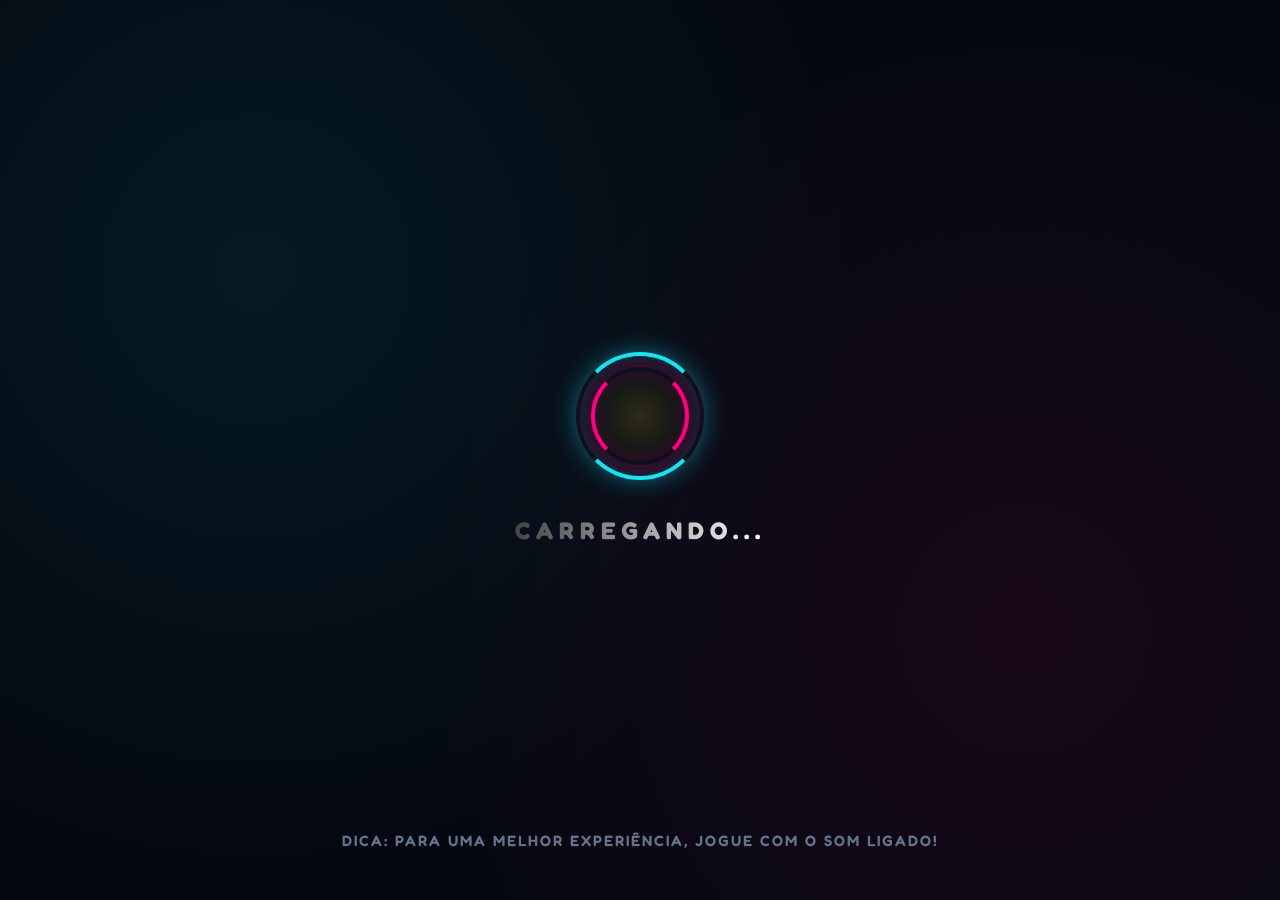
==== index.html @ 23e81647 "Update index.html" ====
<!DOCTYPE html>
<html lang="pt-BR">
<head>
    <meta charset="UTF-8">
    <meta name="viewport" content="width=device-width, initial-scale=1.0, maximum-scale=1.0, user-scalable=no, shrink-to-fit=no">
    <meta name="theme-color" content="#1a252f">
    <title>O Alfabeto da Isadora - Jogo Educativo Interativo</title>

    <meta property="og:title" content="O Alfabeto da Isadora - Jogo Educativo Interativo">
    <meta property="og:description" content="Acelere por uma estrada mágica! Ajude Isadora nesta jornada épica para aprender o alfabeto e as sílabas. Jogue grátis!">
    <meta property="og:image" content="Isadora.png">
    <meta property="og:type" content="website">

    <link rel="manifest" href="manifest.json">
    <link rel="apple-touch-icon" href="icone512.png">
    
    <link rel="preconnect" href="https://fonts.googleapis.com">
    <link rel="preconnect" href="https://fonts.gstatic.com" crossorigin>
    <link href="https://fonts.googleapis.com/css2?family=Fredoka:wght@400;600;700;900&display=swap" rel="stylesheet">

    <style>
        /* ========================================================
           BASE & RESET
           ======================================================== */
        * { margin: 0; padding: 0; box-sizing: border-box; }
        body {
            background-color: #1a252f;
            overflow: hidden; 
            font-family: 'Fredoka', 'Segoe UI', sans-serif;
            user-select: none; touch-action: none; -webkit-touch-callout: none;
            -webkit-font-smoothing: antialiased;
            -moz-osx-font-smoothing: grayscale;
        }
        #game-container {
            position: fixed; top: 0; left: 0; right: 0; bottom: 0;
            width: 100%; height: 100%; overflow: hidden;
            background: linear-gradient(180deg, #87CEEB 0%, #E0F6FF 100%);
        }
        canvas { display: block; width: 100%; height: 100%; touch-action: none; }

        /* ========================================================
           TELA DE CARREGAMENTO SUPREMA (LOADER PS5 NEXT-GEN)
           ======================================================== */
        #loading-screen {
            position: fixed; top: 0; left: 0; width: 100%; height: 100%;
            background-color: #050811;
            background-image: 
                radial-gradient(circle at 20% 30%, rgba(0, 243, 255, 0.08) 0%, transparent 50%),
                radial-gradient(circle at 80% 70%, rgba(255, 0, 127, 0.08) 0%, transparent 50%);
            z-index: 999999;
            display: flex; flex-direction: column; justify-content: center; align-items: center;
            transition: opacity 0.6s cubic-bezier(0.25, 1, 0.5, 1), visibility 0.6s;
            will-change: opacity, visibility;
        }
        
        .loader-ring {
            width: clamp(80px, 15vw, 120px); height: clamp(80px, 15vw, 120px);
            position: relative;
            margin-bottom: 40px;
            display: flex; justify-content: center; align-items: center;
            background: radial-gradient(circle, rgba(255, 215, 0, 0.15) 0%, transparent 60%);
            animation: pulseCore 2s ease-in-out infinite alternate;
        }
        
        .loader-ring::before, .loader-ring::after {
            content: ''; position: absolute; border-radius: 50%; border: 4px solid transparent;
        }

        .loader-ring::before {
            width: 100%; height: 100%; border-top-color: #00f3ff; border-bottom-color: #00f3ff;
            animation: spinArc 2s cubic-bezier(0.68, -0.55, 0.265, 1.55) infinite;
            box-shadow: 0 0 25px rgba(0, 243, 255, 0.4), inset 0 0 15px rgba(0, 243, 255, 0.2);
        }
        
        .loader-ring::after {
            width: 75%; height: 75%; border-left-color: #ff007f; border-right-color: #ff007f;
            animation: spinArc 1.5s cubic-bezier(0.68, -0.55, 0.265, 1.55) infinite reverse;
            box-shadow: 0 0 25px rgba(255, 0, 127, 0.4), inset 0 0 15px rgba(255, 0, 127, 0.2);
        }

        .loader-text {
            font-size: clamp(16px, 4vw, 24px); letter-spacing: 6px; text-transform: uppercase; font-weight: 900;
            background: linear-gradient(90deg, #444 0%, #FFF 50%, #444 100%);
            background-size: 200% auto; color: transparent;
            -webkit-background-clip: text; background-clip: text;
            animation: shimmerText 2s linear infinite;
        }
        
        .loader-tip {
            position: absolute; bottom: clamp(30px, 6vh, 50px);
            color: #64748B; font-size: clamp(11px, 2.5vw, 15px);
            letter-spacing: 2px; font-weight: 600; text-align: center; max-width: 80%;
            text-transform: uppercase; animation: fadeInTip 1s ease-in-out forwards;
        }

        @keyframes spinArc { 0% { transform: rotate(0deg) scale(1); } 50% { transform: rotate(180deg) scale(1.05); } 100% { transform: rotate(360deg) scale(1); } }
        @keyframes pulseCore { 0% { transform: scale(0.9); } 100% { transform: scale(1.1); } }
        @keyframes shimmerText { 0% { background-position: 200% center; } 100% { background-position: -200% center; } }
        @keyframes fadeInTip { 0% { opacity: 0; transform: translateY(15px); } 100% { opacity: 1; transform: translateY(0); } }
        
        /* ========================================================
           EFEITOS DE IMPACTO AAA (DANO/ERRO)
           ======================================================== */
        #damage-overlay {
            position: fixed; top: 0; left: 0; width: 100%; height: 100%;
            box-shadow: inset 0 0 80px rgba(255, 0, 0, 0); pointer-events: none;
            z-index: 80; transition: box-shadow 0.1s ease-out; will-change: box-shadow;
        }
        .damage-active {
            box-shadow: inset 0 0 120px rgba(255, 0, 50, 0.8) !important;
        }

        /* ========================================================
           HUD DO JOGO (IN-GAME)
           ======================================================== */
        #ui-layer {
            position: absolute; top: 15px; left: 5vw; 
            background: rgba(15, 25, 40, 0.65);
            backdrop-filter: blur(12px); -webkit-backdrop-filter: blur(12px);
            border: 1px solid rgba(255, 255, 255, 0.2); border-radius: 20px;
            padding: clamp(10px, 2vmin, 15px) clamp(15px, 4vmin, 25px);
            box-shadow: 0 10px 25px rgba(0,0,0,0.3), inset 0 2px 10px rgba(255,255,255,0.1);
            color: #FFF; font-weight: 700; pointer-events: none; z-index: 20; display: flex; flex-direction: column;
            max-width: 75vw; margin-top: clamp(45px, 9vmin, 60px); 
            transition: transform 0.15s cubic-bezier(0.175, 0.885, 0.32, 1.275);
            will-change: transform;
        }

        .hud-punch { transform: scale(1.1); box-shadow: 0 15px 30px rgba(255, 215, 0, 0.4), inset 0 2px 15px rgba(255,255,255,0.3) !important; }

        #meta-alfabeto { font-size: clamp(12px, 2.5vw, 18px); color: #FFD700; letter-spacing: 1px; text-transform: uppercase; margin-bottom: 5px; }
        #letra-ui { display: block; font-size: clamp(18px, 4.5vw, 28px); color: #FFF; line-height: 1.2; letter-spacing: 2px; }

        .progress-bar-container {
            width: 100%; height: clamp(6px, 1.5vmin, 10px); 
            background: rgba(0, 0, 0, 0.5); border-radius: 10px; margin-top: 8px; overflow: hidden;
            box-shadow: inset 0 2px 4px rgba(0,0,0,0.5); border: 1px solid rgba(255,255,255,0.1);
        }
        .progress-bar-fill {
            height: 100%; width: 0%; border-radius: 10px;
            background: linear-gradient(90deg, #FF69B4, #FFD700);
            box-shadow: 0 0 10px rgba(255, 215, 0, 0.8);
            transition: width 0.4s cubic-bezier(0.25, 1, 0.5, 1);
            will-change: width;
        }

        /* ==========================================
           EFEITO AAA: COMBO DE FOGO (OTIMIZADO)
           ========================================== */
        @keyframes comboFirePulse {
            0% { transform: scaleX(1); opacity: 0.8; filter: brightness(1); }
            100% { transform: scaleX(1.02); opacity: 1; filter: brightness(1.3); }
        }
        .combo-ativo {
            background: linear-gradient(90deg, #FFD700, #FF4500) !important;
            box-shadow: 0 0 15px #FF8C00 !important;
            animation: comboFirePulse 0.4s infinite alternate ease-in-out !important;
            will-change: transform, opacity, filter;
            transform-origin: left center;
        }
        
        @keyframes pulseComboTextOpt {
            0% { transform: scale(1); color: #FFF; }
            100% { transform: scale(1.1); color: #FFD700; }
        }
        .texto-combo-ativo {
            text-shadow: 0 0 10px #FF4500 !important;
            animation: pulseComboTextOpt 0.5s infinite alternate ease-in-out !important;
            will-change: transform, color;
        }

        .btn-corner {
            position: absolute; top: 15px; 
            background: rgba(15, 25, 40, 0.5); backdrop-filter: blur(10px); -webkit-backdrop-filter: blur(10px);
            border: 1px solid rgba(255, 255, 255, 0.3); color: #FFF;
            box-shadow: 0 5px 15px rgba(0,0,0,0.3); cursor: pointer; z-index: 35;
            transition: all 0.2s cubic-bezier(0.25, 1, 0.5, 1);
        }
        .btn-corner:active { transform: scale(0.9); background: rgba(255, 255, 255, 0.3); }

        #btn-pause { right: 5vw; border-radius: 50%; width: clamp(35px, 9vw, 55px); height: clamp(35px, 9vw, 55px); display: flex; justify-content: center; align-items: center; font-size: clamp(16px, 4vw, 24px); font-weight: 900; }
        #btn-som { right: calc(5vw + clamp(45px, 11vw, 70px)); border-radius: 30px; padding: 0 clamp(10px, 2.5vw, 20px); height: clamp(35px, 9vw, 55px); display: flex; align-items: center; font-size: clamp(12px, 2.5vw, 16px); font-weight: 700; letter-spacing: 1px; }

        /* ========================================================
           TUTORIAL E MENUS PS5
           ======================================================== */
        #tutorial-ui { display: none; position: absolute; top: 0; left: 0; width: 100%; height: 100%; z-index: 40; pointer-events: none; justify-content: center; align-items: center; transition: opacity 0.5s ease; }
        .ps5-tutorial-box { background: rgba(15, 20, 30, 0.75); backdrop-filter: blur(10px); -webkit-backdrop-filter: blur(10px); border: 1px solid rgba(255,255,255,0.2); border-radius: 20px; padding: clamp(10px, 3vw, 25px) clamp(20px, 5vw, 40px); color: #FFF; font-size: clamp(14px, 3vw, 24px); letter-spacing: 2px; text-transform: uppercase; text-align: center; box-shadow: 0 10px 30px rgba(0,0,0,0.5); animation: pulseTutorial 1.5s infinite alternate ease-in-out; will-change: transform; }
        .ps5-btn-hint { background: #FFF; color: #000; padding: 4px 10px; border-radius: 8px; font-weight: 900; margin: 0 5px; display: inline-block; box-shadow: 0 4px 0 #CCC; transform: translateY(-2px); }
        @keyframes pulseTutorial { 0% { transform: scale(1) translateY(0); opacity: 0.85; } 100% { transform: scale(1.05) translateY(-5px); opacity: 1; } }

        #start-screen { position: absolute; top: 0; left: 0; width: 100%; height: 100%; display: flex; flex-direction: row; align-items: center; z-index: 100; background: linear-gradient(90deg, rgba(15, 20, 30, 0.95) 0%, rgba(15, 20, 30, 0.8) 40%, rgba(15, 20, 30, 0) 100%); backdrop-filter: blur(8px); -webkit-backdrop-filter: blur(8px); transition: opacity 0.5s ease-out; }
        .ps5-sidebar { width: 50%; height: 100%; display: flex; flex-direction: column; justify-content: center; padding-left: 8vw; z-index: 10; }
        .ps5-title-area { margin-bottom: clamp(15px, 4vmin, 30px); animation: slideInLeft 1s cubic-bezier(0.2, 0.8, 0.2, 1) both; }
        .ps5-title { font-size: clamp(28px, 6vw, 80px); color: #FFF; font-weight: 700; letter-spacing: 3px; line-height: 1; margin: 0; text-shadow: 0 4px 15px rgba(0,0,0,0.5); }
        .ps5-subtitle { font-size: clamp(14px, 3vw, 40px); color: #FF69B4; font-weight: 900; letter-spacing: 2px; margin: 0; text-transform: uppercase; text-shadow: 0 2px 10px rgba(255,105,180,0.4); }
        
        .ps5-menu-options { display: flex; flex-direction: column; gap: clamp(6px, 1.5vmin, 12px); align-items: flex-start; }
        
        .ps5-btn { background: transparent; border: none; outline: none; color: rgba(255, 255, 255, 0.6); font-size: clamp(13px, 2.5vw, 26px); font-family: 'Fredoka', sans-serif; font-weight: 600; text-transform: uppercase; letter-spacing: 1px; cursor: pointer; padding: clamp(5px, 1.2vw, 8px) clamp(12px, 2.5vw, 20px); border-radius: 8px; display: flex; align-items: center; gap: clamp(8px, 2vw, 15px); transition: all 0.3s cubic-bezier(0.25, 1, 0.5, 1); position: relative; overflow: hidden; animation: slideInLeft 1s cubic-bezier(0.2, 0.8, 0.2, 1) both; }
        .ps5-btn:nth-child(1) { animation-delay: 0.1s; } .ps5-btn:nth-child(2) { animation-delay: 0.2s; } .ps5-btn:nth-child(3) { animation-delay: 0.3s; } .ps5-btn:nth-child(4) { animation-delay: 0.4s; } .ps5-btn:nth-child(5) { animation-delay: 0.5s; }
        .ps5-icon { font-size: 0.8em; opacity: 0.5; transition: opacity 0.3s; }
        .ps5-btn:hover, .ps5-btn:active, .ps5-btn.highlight { color: #1a1a1a; background: #FFF; transform: translateX(20px) scale(1.05); box-shadow: 0 0 30px rgba(255, 255, 255, 0.8); }
        .ps5-btn:hover .ps5-icon, .ps5-btn.highlight .ps5-icon { opacity: 1; color: #FF1493; }
        .ps5-btn::before { content: ''; position: absolute; top: 0; left: -100%; width: 50%; height: 100%; background: linear-gradient(90deg, transparent, rgba(255,255,255,0.8), transparent); transition: left 0.5s ease; }
        .ps5-btn:hover::before { left: 100%; }
        
        #btn-modo { color: #FFD700; text-shadow: 0 0 10px rgba(255,215,0,0.3); font-weight: 700; } 

        .ps5-hero-area { width: 50%; height: 100%; display: flex; justify-content: center; align-items: center; position: relative; perspective: 1000px; }
        .ps5-hero-glow { position: absolute; width: clamp(250px, 45vw, 600px); height: clamp(250px, 45vw, 600px); background: radial-gradient(circle, rgba(255, 16, 122, 0.4) 0%, rgba(0, 216, 255, 0.2) 40%, transparent 70%); border-radius: 50%; animation: pulsarLuz 3s alternate infinite ease-in-out; filter: blur(20px); will-change: transform, opacity; }
        .ps5-hero-mascot { position: relative; z-index: 2; width: clamp(200px, 40vw, 550px); height: clamp(250px, 50vw, 700px); background-image: url('seu_personagem.png'); background-size: 300% 100%; background-position: 0% 0%; background-repeat: no-repeat; filter: drop-shadow(0 30px 40px rgba(0,0,0,0.8)) drop-shadow(0 0 20px rgba(255,255,255,0.2)); animation: breatheMascot 4s ease-in-out infinite; will-change: transform; }
        
        @keyframes slideInLeft { from { opacity: 0; transform: translateX(-50px); } to { opacity: 1; transform: translateX(0); } }
        @keyframes breatheMascot { 0%, 100% { transform: translateY(0); } 50% { transform: translateY(-10px); } }
        @keyframes pulsarLuz { 0% { transform: scale(0.8); opacity: 0.3; } 100% { transform: scale(1.1); opacity: 0.6; } }

        /* --- ANIMAÇÃO IDLE MAGICA --- */
        @keyframes idleChamada {
            0% { transform: translateY(0) scale(1); filter: drop-shadow(0 30px 40px rgba(0,0,0,0.8)) brightness(1); }
            30% { transform: translateY(-15px) scale(1.05) rotate(-3deg); filter: drop-shadow(0 40px 50px rgba(255,105,180,0.6)) brightness(1.2); }
            60% { transform: translateY(-15px) scale(1.05) rotate(3deg); filter: drop-shadow(0 40px 50px rgba(0,255,255,0.6)) brightness(1.2); }
            100% { transform: translateY(0) scale(1); filter: drop-shadow(0 30px 40px rgba(0,0,0,0.8)) brightness(1); }
        }
        .idle-active { animation: idleChamada 1.5s ease-in-out !important; }

        /* ========================================================
           TELA DE PAUSE & VITÓRIA
           ======================================================== */
        #pause-screen, #victory-screen { position: absolute; top: 0; left: 0; width: 100%; height: 100%; background: rgba(15, 20, 30, 0.95); backdrop-filter: blur(15px); display: none; flex-direction: column; justify-content: center; align-items: center; z-index: 90; gap: 15px; opacity: 0; transition: opacity 0.5s ease; text-align: center; }
        .btn-pause-ui { background: #FFF; color: #1a1a1a; border: none; border-radius: 8px; padding: clamp(8px, 2vmin, 12px) clamp(20px, 5vmin, 30px); font-size: clamp(16px, 4vmin, 22px); font-weight: bold; cursor: pointer; font-family: 'Fredoka', sans-serif; transition: all 0.2s; text-transform: uppercase; width: clamp(250px, 60vw, 350px); margin: 5px 0; }
        .btn-pause-ui:hover { transform: scale(1.05); box-shadow: 0 0 20px rgba(255,255,255,0.5); } .btn-pause-ui.sair { background: #FF6347; color: #FFF; }
        
        .trophy-icon { font-size: clamp(60px, 15vw, 100px); margin-bottom: 10px; animation: flutuarLore 3s ease-in-out infinite; filter: drop-shadow(0 0 20px rgba(255, 215, 0, 0.8)); }
        .victory-title { color: #FFD700; font-size: clamp(35px, 8vw, 70px); font-weight: 900; margin-bottom: 5px; text-transform: uppercase; text-shadow: 0 5px 15px rgba(0,0,0,0.8); }
        .victory-subtitle { color: #00FFFF; font-size: clamp(16px, 4vw, 24px); margin-bottom: 25px; font-weight: 700; letter-spacing: 1px; }
        .credits { color: #A0AAB5; font-size: clamp(12px, 3vw, 16px); margin-bottom: 30px; line-height: 1.8; }
        .credits strong { color: #FF69B4; }

        /* ========================================================
           LIVRO DE HISTÓRIA
           ======================================================== */
        #modal-historia { display: none; position: absolute; top: 0; left: 0; width: 100%; height: 100%; background: rgba(10, 15, 25, 0.85); backdrop-filter: blur(15px); z-index: 10000; justify-content: center; align-items: center; flex-direction: column; opacity: 0; transition: opacity 0.4s ease; }
        #btn-fechar-historia { position: absolute; top: 25px; right: 35px; background: rgba(255,255,255,0.1); color: #FFF; border: 1px solid rgba(255,255,255,0.3); border-radius: 50%; width: 50px; height: 50px; font-size: 20px; display: flex; justify-content: center; align-items: center; cursor: pointer; z-index: 10001; transition: all 0.3s; }
        #btn-fechar-historia:hover { background: #FF1493; border-color: #FF1493; transform: scale(1.1) rotate(90deg); box-shadow: 0 0 20px rgba(255,20,147,0.6); }
        #livro-container { width: 90vw; max-width: 600px; background: rgba(20, 25, 35, 0.7); border-radius: 20px; box-shadow: 0 30px 60px rgba(0,0,0,0.8); padding: clamp(20px, 5vmin, 40px); text-align: center; color: #E0E0E0; max-height: 90vh; overflow-y: auto; border: 1px solid rgba(255,255,255,0.1); }
        #livro-container .pagina { display: none; animation: fadeInLore 0.8s; } #livro-container .pagina.ativa { display: block; }
        @keyframes fadeInLore { from { opacity: 0; transform: translateY(20px); } to { opacity: 1; transform: translateY(0); } }
        .foto-isadora-livro { width: clamp(100px, 25vmin, 140px); height: clamp(200px, 50vmin, 280px); margin: 0 auto 15px; background-image: url('seu_personagem.png'); background-size: 300% 100%; filter: drop-shadow(0 15px 15px rgba(0,0,0,0.8)); animation: flutuarLore 4s infinite; }
        .foto-casa-livro { width: 100%; height: clamp(140px, 35vmin, 220px); margin-bottom: 20px; border-radius: 12px; background-image: url('casa_sorrir.png'); background-size: cover; background-position: center; border: 1px solid rgba(255,255,255,0.2); }
        #livro-container h2 { color: #FFF; font-size: clamp(22px, 6vmin, 32px); margin-bottom: 10px; text-transform: uppercase; color: #FF69B4; } 
        #livro-container p { font-size: clamp(15px, 4vmin, 18px); margin-bottom: 15px; }
        .controles-livro { display: flex; justify-content: space-between; margin-top: 25px; align-items: center; border-top: 1px solid rgba(255,255,255,0.1); padding-top: 20px; }
        .btn-livro { background: transparent; color: #FFF; border: 1px solid rgba(255,105,180,0.5); padding: 10px 25px; border-radius: 8px; font-weight: 600; cursor: pointer; font-family: 'Fredoka', sans-serif; font-size: clamp(12px, 3vmin, 15px); text-transform: uppercase; transition: all 0.3s; } 
        .btn-livro:hover:not(:disabled) { background: rgba(255,105,180,0.15); border-color: #FF1493; } .btn-livro:disabled { border-color: rgba(255,255,255,0.1); color: rgba(255,255,255,0.3); }
        
        @keyframes flutuarLore { 0%, 100% { transform: translateY(0); } 50% { transform: translateY(-10px); } }

        #aviso-rotacao { display: none; position: absolute; top: 0; left: 0; width: 100%; height: 100%; background: rgba(26, 37, 47, 0.95); z-index: 9999; flex-direction: column; justify-content: center; align-items: center; text-align: center; color: #FFF; }
        #aviso-rotacao h2 { font-size: 35px; color: #FFD700; margin-bottom: 10px; }
        .icone-celular { font-size: 80px; margin-bottom: 20px; animation: girarCelular 2.5s infinite ease-in-out; font-weight: bold; }
        @keyframes girarCelular { 0%, 100% { transform: rotate(0deg); } 40%, 60% { transform: rotate(-90deg); } }

        /* ========================================================
           OTIMIZAÇÃO MOBILE (TELAS DEITADAS PEQUENAS)
           ======================================================== */
        @media screen and (max-height: 500px) {
            #start-screen { flex-direction: row; } .ps5-sidebar { width: 55%; padding-left: 5vw; align-items: flex-start; } .ps5-hero-area { width: 45%; }
            .ps5-title { font-size: clamp(26px, 6vmin, 40px); } .ps5-subtitle { font-size: clamp(12px, 3vmin, 18px); margin-bottom: 5px; }
            .ps5-btn { font-size: clamp(12px, 3vmin, 16px); padding: 5px 12px; } .ps5-hero-mascot { width: clamp(120px, 28vw, 220px); height: clamp(140px, 35vw, 250px); }
            
            #ui-layer { margin-top: 0; top: 10px; left: 3vw; padding: 8px 15px; border-radius: 12px; max-width: 60vw; } 
            #meta-alfabeto { font-size: 11px; margin-bottom: 2px; }
            #letra-ui { font-size: 16px; }
            .progress-bar-container { height: 5px; margin-top: 4px; }
            .btn-corner { top: 10px; }
            #btn-pause { width: 35px; height: 35px; font-size: 14px; right: 3vw; }
            #btn-som { height: 35px; font-size: 10px; padding: 0 10px; right: calc(3vw + 45px); }
            .ps5-tutorial-box { padding: 6px 12px; font-size: 11px; border-radius: 10px; }
            
            .btn-pause-ui { font-size: 13px; padding: 8px 15px; margin: 3px 0; width: 220px; }
            .titulo-jogo { font-size: 28px !important; margin-bottom: 5px; }
            .trophy-icon { font-size: 45px; margin-bottom: 5px; }
            .victory-title { font-size: 30px; margin-bottom: 2px; }
            .victory-subtitle { font-size: 13px; margin-bottom: 10px; }
            .credits { font-size: 11px; margin-bottom: 15px; line-height: 1.4; }

            .foto-isadora-livro { height: clamp(120px, 35vmin, 160px); width: clamp(60px, 18vmin, 80px); margin-bottom: 5px; } .foto-casa-livro { height: clamp(100px, 25vmin, 140px); margin-bottom: 10px; }
        }
    </style>
</head>
<body>

<div id="loading-screen">
    <div class="loader-ring"></div>
    <div class="loader-text">CARREGANDO...</div>
    <div class="loader-tip" id="loader-tip-text">DICA: Para uma melhor experiência, jogue com o som ligado!</div>
</div>

<div id="damage-overlay"></div>

<div id="game-container">
    <div id="aviso-rotacao">
        <div class="icone-celular">[ ! ]</div>
        <h2>Vire o Celular</h2>
        <p>Para brincar, o celular precisa estar deitado.</p>
        <button id="btn-forcar-giro" class="btn-pause-ui">GIRAR TELA</button>
    </div>

    <button id="btn-som" class="btn-corner" style="display: none;">♪ SOM</button>
    <div id="btn-pause" class="btn-corner" style="display: none;">||</div>

    <div id="ui-layer" aria-live="polite" style="display: none;">
        <span id="meta-alfabeto">COLETE O ALFABETO</span>
        <span id="letra-ui">Sua jornada vai começar...</span>
        <div class="progress-bar-container">
            <div id="progress-fill" class="progress-bar-fill"></div>
        </div>
    </div>

    <div id="tutorial-ui">
        <div class="ps5-tutorial-box">
            <span class="ps5-btn-hint" id="txt-tutorial">ESPAÇO OU TOQUE PARA PULAR</span>
        </div>
    </div>
    
    <div id="start-screen">
        <div class="ps5-sidebar">
            <div class="ps5-title-area">
                <h1 class="ps5-title">O ALFABETO</h1>
                <h2 class="ps5-subtitle">DA ISADORA</h2>
            </div>
            <div class="ps5-menu-options" style="max-height: 50vh; overflow-y: auto; padding-right: 15px;">
                <button id="btn-jogar" class="ps5-btn active"><span class="ps5-icon">▶</span> INICIAR JOGO</button>
                <button id="btn-modo" class="ps5-btn"><span class="ps5-icon">✦</span> MODO: CAMPANHA (COMPLETA)</button>
                <button id="btn-historia" class="ps5-btn"><span class="ps5-icon">≡</span> HISTÓRIA</button>
                <button id="btn-som-menu" class="ps5-btn"><span class="ps5-icon">♪</span> AUDIO: LIGADO</button>
                <button id="btn-sair-menu" class="ps5-btn"><span class="ps5-icon">✖</span> SAIR DO JOGO</button>
            </div>
        </div>
        <div class="ps5-hero-area">
            <div class="ps5-hero-glow"></div>
            <div class="ps5-hero-mascot"></div>
        </div>
    </div>

    <div id="pause-screen">
        <h1 class="titulo-jogo" style="font-size: clamp(30px, 8vmin, 60px); color: #FFF; font-family: 'Fredoka', sans-serif; text-shadow: 0 5px 15px rgba(0,0,0,0.5);">PAUSADO</h1>
        <button id="btn-continuar" class="btn-pause-ui">CONTINUAR</button>
        <button id="btn-reiniciar" class="btn-pause-ui">REINICIAR FASE</button>
        <button id="btn-voltar-menu" class="btn-pause-ui sair">MENU PRINCIPAL</button>
    </div>

    <div id="victory-screen">
        <div class="trophy-icon">🏆</div>
        <h1 class="victory-title">PLATINA!</h1>
        <h2 class="victory-subtitle">VOCÊ DOMINOU O ALFABETO E AS SÍLABAS</h2>
        <div class="credits">
            Protagonista: <strong>Isadora</strong><br>
            Diretor Criativo: <strong>Papai Jose Marcelo</strong><br>
            Apoio Especial: <strong>Casa Sorrir</strong><br><br>
            <em>O Vale dos Números chegará na próxima atualização!</em>
        </div>
        <button id="btn-vitória-menu" class="btn-pause-ui">VOLTAR AO MENU</button>
    </div>

    <div id="modal-historia">
        <button id="btn-fechar-historia" aria-label="Fechar Livro">✖</button>
        <div id="livro-container">
            <div class="pagina ativa" id="livro-p1">
                <div class="foto-isadora-livro pose-1"></div>
                <h2>Um Presente do Céu</h2>
                <p>Em Mirandiba, nasceu a pequena Isadora. Ela chegou trazendo um sorriso único, com uma marquinha especial chamada lábio leporino.</p>
            </div>
            <div class="pagina" id="livro-p2">
                <div class="foto-casa-livro"></div>
                <h2>Um Lar em Recife</h2>
                <p>Quando chegou a hora da primeira cirurgia, a família viajou para Recife e encontrou a <strong>Casa Sorrir</strong>. Mais que um abrigo, cuidado e amor.</p>
            </div>
            <div class="pagina" id="livro-p3">
                <div class="foto-isadora-livro pose-2"></div>
                <h2>Mãos de Fada</h2>
                <p>Com o apoio da Casa Sorrir e o carinho de todos, Isadora enfrentou sua primeira jornada no hospital.</p>
            </div>
            <div class="pagina" id="livro-p4">
                <div class="foto-isadora-livro pose-3"></div>
                <h2>O Sorriso que Venceu</h2>
                <p>Hoje, aquela marquinha é o símbolo de uma grande vitória. Isadora cresce feliz e brincando.</p>
            </div>
            <div class="controles-livro">
                <button id="prevBtnLivro" class="btn-livro" disabled><span class="ps5-icon">◀</span> Anterior</button>
                <div class="numero-pagina" id="paginacaoLivro">1 / 4</div>
                <button id="nextBtnLivro" class="btn-livro">Próxima <span class="ps5-icon">▶</span></button>
            </div>
        </div>
    </div>

    <div id="exit-screen" style="position: absolute; top: 0; left: 0; width: 100%; height: 100%; background: rgba(15, 20, 30, 0.95); backdrop-filter: blur(15px); -webkit-backdrop-filter: blur(15px); display: none; flex-direction: column; justify-content: center; align-items: center; z-index: 99999; opacity: 0; transition: opacity 0.5s ease; text-align: center;">
        <div style="background: rgba(15, 20, 35, 0.7); border: 1px solid rgba(255,255,255,0.2); border-radius: 20px; padding: clamp(20px, 5vw, 40px); box-shadow: 0 10px 40px rgba(0,0,0,0.8); max-width: 80%; display: flex; flex-direction: column; align-items: center;">
            <h1 style="color: #FF107A; font-size: clamp(24px, 6vw, 35px); margin-bottom: 15px; font-weight: 900; text-transform: uppercase; letter-spacing: 2px; font-family: 'Fredoka', sans-serif;">Sistema</h1>
            <p style="color: #A0AAB5; font-size: clamp(14px, 3.5vw, 18px); margin-bottom: 25px; line-height: 1.5; font-family: 'Fredoka', sans-serif;">Para encerrar sua sessão, minimize ou feche este aplicativo no seu celular.</p>
            <button id="btn-cancelar-sair" class="btn-pause-ui">VOLTAR AO MENU</button>
        </div>
    </div>

    <canvas id="gameCanvas" role="img" aria-label="Area do jogo interativo da Isadora"></canvas>
</div>

<script>
    if ('speechSynthesis' in window) { window.speechSynthesis.onvoiceschanged = () => { window.speechSynthesis.getVoices(); }; }

    const canvas = document.getElementById('gameCanvas'); const ctx = canvas.getContext('2d');
    
    const startScreen = document.getElementById('start-screen');
    const victoryScreen = document.getElementById('victory-screen');
    const btnJogar = document.getElementById('btn-jogar');
    const btnSomMenu = document.getElementById('btn-som-menu');
    const btnSairMenu = document.getElementById('btn-sair-menu');
    
    const exitScreen = document.getElementById('exit-screen');
    const btnCancelarSair = document.getElementById('btn-cancelar-sair');

    const btnHistoria = document.getElementById('btn-historia');
    const modalHistoria = document.getElementById('modal-historia');
    const btnFecharHistoria = document.getElementById('btn-fechar-historia');
    const prevBtnLivro = document.getElementById('prevBtnLivro');
    const nextBtnLivro = document.getElementById('nextBtnLivro');
    const paginacaoLivro = document.getElementById('paginacaoLivro');
    let paginaAtual = 1;
    const totalPaginas = 4;
    
    const btnModulo = document.getElementById('btn-modo');
    const pauseScreen = document.getElementById('pause-screen');
    const btnPause = document.getElementById('btn-pause');
    const btnContinuar = document.getElementById('btn-continuar');
    const btnReiniciar = document.getElementById('btn-reiniciar');
    const btnVoltarMenu = document.getElementById('btn-voltar-menu');
    const btnVitoriaMenu = document.getElementById('btn-vitória-menu');
    const btnSom = document.getElementById('btn-som');
    
    const avisoRotacao = document.getElementById('aviso-rotacao');
    const btnForcarGiro = document.getElementById('btn-forcar-giro');
    const metaAlfabeto = document.getElementById('meta-alfabeto');
    const letraUi = document.getElementById('letra-ui');
    const tutorialUI = document.getElementById('tutorial-ui');
    const txtTutorial = document.getElementById('txt-tutorial');
    const hudLayer = document.getElementById('ui-layer');
    const progressFill = document.getElementById('progress-fill');
    const damageOverlay = document.getElementById('damage-overlay');

    let alturaChao = 0; let baseGameSpeed = 4.5; let gameSpeed = baseGameSpeed; let scaleMultiplier = 1; 

    let gameActive = false; let isPaused = false; let bgX = 0; let estradaOffset = 0;
    let tutorialAtivo = false; let faseAtual = 1; let isInfinite = false;
    let animationId = null; 
    let initTimeoutId = null; 
    
    let hitStopTime = 0;
    let shakeIntensity = 0;
    
    let desafioFase1 = null;
    let desafioFase2 = null;
    let desafioFase4 = null;
    let desafioFase5 = null;
    let desafioFase6 = null;

    const AlfabetoIsadora = [ 
        { letra: 'A', palavra: 'Abelha' }, { letra: 'B', palavra: 'Bola' }, { letra: 'C', palavra: 'Casa' }, 
        { letra: 'D', palavra: 'Dado' }, { letra: 'E', palavra: 'Elefante' }, { letra: 'F', palavra: 'Fada' }, 
        { letra: 'G', palavra: 'Gato' }, { letra: 'H', palavra: 'Hipopótamo' }, { letra: 'I', palavra: 'Igreja' }, 
        { letra: 'J', palavra: 'Jacaré' }, { letra: 'K', palavra: 'Kiwi' }, { letra: 'L', palavra: 'Leão' }, 
        { letra: 'M', palavra: 'Macaco' }, { letra: 'N', palavra: 'Navio' }, { letra: 'O', palavra: 'Ovo' }, 
        { letra: 'P', palavra: 'Pato' }, { letra: 'Q', palavra: 'Queijo' }, { letra: 'R', palavra: 'Rato' }, 
        { letra: 'S', palavra: 'Sapo' }, { letra: 'T', palavra: 'Tatu' }, { letra: 'U', palavra: 'Uva' }, 
        { letra: 'V', palavra: 'Vaca' }, { letra: 'W', palavra: 'Waffle' }, { letra: 'X', palavra: 'Xícara' }, 
        { letra: 'Y', palavra: 'Yakisoba' }, { letra: 'Z', palavra: 'Zebra' } 
    ];
    let letrasParaVencerFase1 = 26; let letrasColetadas = [];

    let acertosParaVencerFase2 = 8; let acertosAtuaisFase2 = 0;
    const palavrasVitoria = ["ISADORA", "AMOR", "VITÓRIA"]; let palavraAtualIndex = 0; let letraVitoriaIndex = 0;
    
    const dadosFase4 = [ 
        {s:'BO', p:'BOLA', w:['BA','BE','BI','BU']}, {s:'MA', p:'MACACO', w:['ME','MI','MO','MU']}, 
        {s:'CA', p:'CASA', w:['CE','CI','CO','CU']}, {s:'DA', p:'DADO', w:['DE','DI','DO','DU']}, 
        {s:'PA', p:'PATO', w:['PE','PI','PO','PU']}, {s:'VA', p:'VACA', w:['VE','VI','VO','VU']}, 
        {s:'FA', p:'FADA', w:['FE','FI','FO','FU']}, {s:'SA', p:'SAPO', w:['SE','SI','SO','SU']}, 
        {s:'LA', p:'LATA', w:['LE','LI','LO','LU']}, {s:'GA', p:'GATO', w:['GE','GI','GO','GU']} 
    ];
    let acertosFase4 = 0;
    
    const dadosFase5 = [ 
        {l:'M', p:'MACACO', w:['N','W']}, {l:'F', p:'FADA', w:['V','T']}, {l:'S', p:'SAPO', w:['Z','C']}, 
        {l:'B', p:'BOLA', w:['P','D']}, {l:'P', p:'PATO', w:['B','Q']}, {l:'V', p:'VACA', w:['F','U']}, 
        {l:'L', p:'LEÃO', w:['I','R']}, {l:'D', p:'DADO', w:['B','T']}, {l:'G', p:'GATO', w:['C','J']}, 
        {l:'R', p:'RATO', w:['H','L']} 
    ];
    let acertosFase5 = 0;

    const dadosFase6 = [
        {f: 'O _____ BEBE LEITE', p: 'GATO', w: ['PATO', 'RATO']},
        {f: 'A _____ BOTA OVO', p: 'AVE', w: ['UVA', 'PIA']},
        {f: 'O MACACO COME _____', p: 'MAÇÃ', w: ['MOLA', 'MATA']},
        {f: 'O _____ LATE MUITO', p: 'CÃO', w: ['PÃO', 'MÃO']},
        {f: 'EU MORO NA _____', p: 'CASA', w: ['CAMA', 'MESA']}
    ];
    let acertosFase6 = 0;

    const numerosVitoria = ['1', '2', '3']; let numeroAtualIndex = 0;

    let isHolding = false; 

    // ==========================================
    // SISTEMA IDLE DO MENU (NÍVEL PS5)
    // ==========================================
    let idleTime = 0;
    
    function resetIdleTimer() {
        idleTime = 0;
        const mascot = document.querySelector('.ps5-hero-mascot');
        if(mascot) mascot.classList.remove('idle-active');
    }

    window.addEventListener('mousemove', resetIdleTimer);
    window.addEventListener('touchstart', resetIdleTimer, {passive: true});
    window.addEventListener('keydown', resetIdleTimer);

    setInterval(() => {
        if (!gameActive && startScreen.style.display !== 'none') {
            idleTime += 1;
            if (idleTime >= 5) {
                const mascot = document.querySelector('.ps5-hero-mascot');
                if (mascot && !mascot.classList.contains('idle-active')) {
                    mascot.classList.add('idle-active');
                    if(AudioManager.somAtivo) AudioManager.playHoverTick(); 
                    setTimeout(() => mascot.classList.remove('idle-active'), 1500);
                    idleTime = 0;
                }
            }
        }
    }, 1000);

    const modosDeJogo = [
        { id: 0, nome: "MODO: CAMPANHA (COMPLETA)", icon: "✦", fase: 1, inf: false },
        { id: 1, nome: "ATO I - ALFABETO", icon: "∞", fase: 1, inf: true },
        { id: 2, nome: "ATO II - O ENIGMA", icon: "∞", fase: 2, inf: true },
        { id: 3, nome: "ATO III - O VOO", icon: "∞", fase: 3, inf: true },
        { id: 4, nome: "ATO IV - AS SÍLABAS", icon: "∞", fase: 4, inf: true },
        { id: 5, nome: "ATO V - MEMÓRIA", icon: "∞", fase: 5, inf: true },
        { id: 6, nome: "ATO VI - FRASES", icon: "∞", fase: 6, inf: true },
        { id: 7, nome: "ATO EXTRA - NÚMEROS", icon: "★", fase: 7, inf: false }
    ];
    let modoAtualIndex = 0;

    // ==========================================
    // CÉREBRO DO COMBO DE FOGO
    // ==========================================
    let comboAtual = 0; 
    function gerenciarCombo(acertou) {
        if (acertou) {
            comboAtual++;
            if (comboAtual === 3) {
                AudioManager.playVoice("Incrível! Você está pegando fogo!");
            }
            if (comboAtual >= 3) {
                progressFill.classList.add('combo-ativo');
                letraUi.classList.add('texto-combo-ativo');
            }
        } else {
            comboAtual = 0;
            progressFill.classList.remove('combo-ativo');
            letraUi.classList.remove('texto-combo-ativo');
        }
    }

    if(btnModulo) {
        btnModulo.addEventListener('click', (e) => {
            e.preventDefault(); e.stopPropagation();
            modoAtualIndex++; if (modoAtualIndex >= modosDeJogo.length) modoAtualIndex = 0;
            let conf = modosDeJogo[modoAtualIndex];
            btnModulo.innerHTML = `<span class="ps5-icon">${conf.icon}</span> ${conf.nome}`;
            AudioManager.playHoverTick();
        });
    }

    function atualizarLivroUI() { 
        for(let i=1; i<=totalPaginas; i++) { 
            document.getElementById(`livro-p${i}`).classList.remove('ativa'); 
        } 
        document.getElementById(`livro-p${paginaAtual}`).classList.add('ativa'); 
        prevBtnLivro.disabled = (paginaAtual === 1); 
        nextBtnLivro.disabled = (paginaAtual === totalPaginas); 
        paginacaoLivro.innerText = `${paginaAtual} / ${totalPaginas}`; 
    }

    btnHistoria.addEventListener('click', (e) => { 
        e.preventDefault(); e.stopPropagation();
        paginaAtual = 1; 
        atualizarLivroUI(); 
        modalHistoria.style.display = 'flex'; 
        setTimeout(() => { modalHistoria.style.opacity = '1'; }, 50); 
    });

    btnFecharHistoria.addEventListener('click', (e) => { 
        e.preventDefault(); e.stopPropagation();
        modalHistoria.style.opacity = '0'; 
        setTimeout(() => { modalHistoria.style.display = 'none'; }, 300); 
    });

    prevBtnLivro.addEventListener('click', (e) => { e.preventDefault(); e.stopPropagation(); if(paginaAtual > 1) { paginaAtual--; atualizarLivroUI(); }}); 
    nextBtnLivro.addEventListener('click', (e) => { e.preventDefault(); e.stopPropagation(); if(paginaAtual < totalPaginas) { paginaAtual++; atualizarLivroUI(); }});

    const AudioManager = {
        somAtivo: localStorage.getItem('isadora_som') !== 'false', 
        audioCtx: null, 
        bgmMenu: new Audio('musica_menu.mp3'), 
        bgmJogo: new Audio('musica_jogo.mp3'), 
        sfxRisada: new Audio('risada.mp3'), 
        musicaAtual: null,
        ultimaVoz: "", 
        
        init() { try { if (!this.audioCtx) { this.audioCtx = new (window.AudioContext || window.webkitAudioContext)(); } if (this.audioCtx.state === 'suspended') this.audioCtx.resume(); this.bgmMenu.loop = true; this.bgmJogo.loop = true; if(this.somAtivo && this.musicaAtual) { this.musicaAtual.play().catch(()=>{}); } } catch(e) {} },
        toggle() { this.somAtivo = !this.somAtivo; localStorage.setItem('isadora_som', this.somAtivo); if (!this.somAtivo) { if(this.musicaAtual) this.fadeVolume(this.musicaAtual, 0, 500); } else { this.init(); if(this.musicaAtual) { this.musicaAtual.play().catch(()=>{}); this.fadeVolume(this.musicaAtual, 0.4, 500); } } this.updateUI(); return this.somAtivo; },
        updateUI() { if(btnSom) btnSom.innerText = this.somAtivo ? '♪ SOM' : 'x MUDO'; if(btnSomMenu) btnSomMenu.innerHTML = this.somAtivo ? '<span class="ps5-icon">♪</span> AUDIO: LIGADO' : '<span class="ps5-icon">x</span> AUDIO: MUDO'; },
        fadeVolume(audioObj, targetVol, duration) { if(!audioObj) return; try { let startVol = audioObj.volume; let steps = 20; let stepTime = duration / steps; let volStep = (targetVol - startVol) / steps; let currentStep = 0; let fadeInterval = setInterval(() => { currentStep++; let newVol = startVol + (volStep * currentStep); if (newVol > 1) newVol = 1; if (newVol < 0) newVol = 0; audioObj.volume = newVol; if (currentStep >= steps) { clearInterval(fadeInterval); audioObj.volume = targetVol; if(targetVol === 0) audioObj.pause(); } }, stepTime); } catch(e) {} },
        playBGM(trackName) { let nextTrack = trackName === 'menu' ? this.bgmMenu : this.bgmJogo; if (this.musicaAtual === nextTrack) return; if (this.musicaAtual) { this.fadeVolume(this.musicaAtual, 0, 800); } this.musicaAtual = nextTrack; this.musicaAtual.volume = 0; if (this.somAtivo) { this.init(); this.musicaAtual.play().catch(()=>{}); this.fadeVolume(this.musicaAtual, 0.4, 800); } },
        playHoverTick() { if (!this.somAtivo || !this.audioCtx) return; try { const osc = this.audioCtx.createOscillator(); const gain = this.audioCtx.createGain(); osc.connect(gain); gain.connect(this.audioCtx.destination); osc.type = 'triangle'; const now = this.audioCtx.currentTime; osc.frequency.setValueAtTime(800, now); gain.gain.setValueAtTime(0.05, now); gain.gain.linearRampToValueAtTime(0, now + 0.1); osc.start(now); osc.stop(now + 0.1); } catch(e) {} },
        playMagicSFX() { if (!this.somAtivo || !this.audioCtx) return; try { const osc = this.audioCtx.createOscillator(); const gain = this.audioCtx.createGain(); osc.connect(gain); gain.connect(this.audioCtx.destination); osc.type = 'sine'; const now = this.audioCtx.currentTime; osc.frequency.setValueAtTime(659.25, now); osc.frequency.setValueAtTime(880.00, now + 0.05); osc.frequency.setValueAtTime(1108.73, now + 0.1); osc.frequency.setValueAtTime(1318.51, now + 0.15); gain.gain.setValueAtTime(0, now); gain.gain.linearRampToValueAtTime(0.15, now + 0.05); gain.gain.linearRampToValueAtTime(0, now + 0.4); osc.start(now); osc.stop(now + 0.4); } catch (e) {} },
        playSuccessSFX() { if (!this.somAtivo || !this.audioCtx) return; try { const osc = this.audioCtx.createOscillator(); const gain = this.audioCtx.createGain(); osc.connect(gain); gain.connect(this.audioCtx.destination); osc.type = 'sine'; const now = this.audioCtx.currentTime; osc.frequency.setValueAtTime(523.25, now); osc.frequency.setValueAtTime(659.25, now + 0.1); osc.frequency.setValueAtTime(783.99, now + 0.2); osc.frequency.setValueAtTime(1046.50, now + 0.3); gain.gain.setValueAtTime(0, now); gain.gain.linearRampToValueAtTime(0.2, now + 0.1); gain.gain.linearRampToValueAtTime(0, now + 0.6); osc.start(now); osc.stop(now + 0.6); } catch (e) {} },
        playErrorSFX() { if (!this.somAtivo || !this.audioCtx) return; try { const osc = this.audioCtx.createOscillator(); const gain = this.audioCtx.createGain(); osc.connect(gain); gain.connect(this.audioCtx.destination); osc.type = 'sawtooth'; const now = this.audioCtx.currentTime; osc.frequency.setValueAtTime(150, now); osc.frequency.setValueAtTime(130, now + 0.1); gain.gain.setValueAtTime(0, now); gain.gain.linearRampToValueAtTime(0.15, now + 0.05); gain.gain.linearRampToValueAtTime(0, now + 0.3); osc.start(now); osc.stop(now + 0.3); } catch (e) {} },
        playRisada() { if (this.somAtivo && this.sfxRisada) { this.sfxRisada.currentTime = 0; this.sfxRisada.play().catch(()=>{}); } },
        
        playVoice(texto) { 
            if (!this.somAtivo || !('speechSynthesis' in window)) return; 
            try { 
                window.speechSynthesis.cancel(); 
                this.ultimaVoz = texto; 
                let utter = new SpeechSynthesisUtterance(texto); 
                utter.lang = 'pt-BR'; 
                let vozes = window.speechSynthesis.getVoices(); 
                let vozPremium = vozes.find(v => v.lang.includes('pt-BR') && (v.name.includes('Google') || v.name.includes('Luciana') || v.name.includes('Premium'))); 
                if(vozPremium) utter.voice = vozPremium; 
                utter.pitch = 1.1; utter.rate = 0.95; 
                window.speechSynthesis.speak(utter); 
            } catch(e) {} 
        },

        // ==========================================
        // SISTEMA DE VOZES CARINHOSAS DE ERRO
        // ==========================================
        playErrorVoice() {
            if (!this.somAtivo || !('speechSynthesis' in window)) return;
            try {
                window.speechSynthesis.cancel(); 
                
                const frasesErro = ["Ops!", "Quase lá!", "Tente de novo!", "Observe a letra!"];
                const frase = frasesErro[Math.floor(Math.random() * frasesErro.length)];
                
                let vozes = window.speechSynthesis.getVoices();
                let vozPremium = vozes.find(v => v.lang.includes('pt-BR') && (v.name.includes('Google') || v.name.includes('Luciana') || v.name.includes('Premium')));
                
                let utterErro = new SpeechSynthesisUtterance(frase);
                utterErro.lang = 'pt-BR';
                if(vozPremium) utterErro.voice = vozPremium;
                utterErro.pitch = 1.1; utterErro.rate = 1.0;
                
                window.speechSynthesis.speak(utterErro);

                if (this.ultimaVoz !== "") {
                    let utterRegra = new SpeechSynthesisUtterance(this.ultimaVoz);
                    utterRegra.lang = 'pt-BR';
                    if(vozPremium) utterRegra.voice = vozPremium;
                    utterRegra.pitch = 1.1; utterRegra.rate = 0.95;
                    window.speechSynthesis.speak(utterRegra);
                }
            } catch(e) {}
        },

        repeatVoice() {
            if (this.ultimaVoz !== "") { this.playVoice(this.ultimaVoz); }
        },
        playColetaLetra(frase) { this.playMagicSFX(); setTimeout(() => this.playVoice(frase), 150); }
    };
    AudioManager.updateUI();

    document.querySelectorAll('.ps5-btn, .btn-livro, .btn-corner').forEach(btn => { btn.addEventListener('mouseenter', () => AudioManager.playHoverTick()); });
    btnSom.addEventListener('click', (e) => { e.preventDefault(); e.stopPropagation(); AudioManager.toggle(); }); 
    btnSomMenu.addEventListener('click', (e) => { e.preventDefault(); e.stopPropagation(); AudioManager.toggle(); });
    document.body.addEventListener('click', function initMenuMusic() { AudioManager.playBGM('menu'); document.body.removeEventListener('click', initMenuMusic); }, { once: true });

    function atualizarProgressoHUD() {
        if (faseAtual === 1) { progressFill.style.width = isInfinite ? '100%' : ((letrasColetadas.length / letrasParaVencerFase1) * 100) + '%'; }
        else if (faseAtual === 2) { progressFill.style.width = isInfinite ? '100%' : ((acertosAtuaisFase2 / acertosParaVencerFase2) * 100) + '%'; }
        else if (faseAtual === 4) { progressFill.style.width = isInfinite ? '100%' : ((acertosFase4 / dadosFase4.length) * 100) + '%'; }
        else if (faseAtual === 5) { progressFill.style.width = isInfinite ? '100%' : ((acertosFase5 / dadosFase5.length) * 100) + '%'; }
        else if (faseAtual === 6) { progressFill.style.width = isInfinite ? '100%' : ((acertosFase6 / dadosFase6.length) * 100) + '%'; }
    }

    function prepararFase(fase) {
        if(fase === 1) { 
            metaAlfabeto.innerText = isInfinite ? "ATO 1: ALFABETO" : "COLETE O ALFABETO"; 
            metaAlfabeto.style.color = "#FFD700"; 
            txtTutorial.innerText = "ESPAÇO OU TOQUE PARA PULAR"; 
            letraUi.innerText = "Sua jornada vai começar..."; 
        }
        else if (fase === 2) { 
            metaAlfabeto.innerText = isInfinite ? "ATO 2: A LETRA INICIAL" : "DESAFIO: LETRA INICIAL"; 
            metaAlfabeto.style.color = "#FF1493"; 
            txtTutorial.innerText = "Pule na letra certa!"; 
            letraUi.innerText = "Prepare-se..."; 
            AudioManager.playVoice("Vamos descobrir as letras iniciais!"); 
        }
        else if (fase === 3) { metaAlfabeto.innerText = isInfinite ? "ATO 3: VOO" : "O VOO DA VITÓRIA!"; metaAlfabeto.style.color = "#FFD700"; txtTutorial.innerText = "SEGURE A TELA PARA VOAR!"; atualizarHUDVitoria(); }
        else if (fase === 4) { metaAlfabeto.innerText = isInfinite ? "ATO 4: SÍLABAS" : "CASTELO DAS SÍLABAS"; metaAlfabeto.style.color = "#00FFFF"; txtTutorial.innerText = "ESPAÇO OU TOQUE PARA PULAR"; letraUi.innerText = "Junte as sílabas..."; }
        else if (fase === 5) { metaAlfabeto.innerText = isInfinite ? "ATO 5: MEMÓRIA" : "VALE DAS SOMBRAS"; metaAlfabeto.style.color = "#8A2BE2"; txtTutorial.innerText = "PULE NA CAIXA CERTA!"; letraUi.innerText = "Escute com atenção..."; }
        else if (fase === 6) { metaAlfabeto.innerText = isInfinite ? "ATO 6: FRASES" : "PONTE DAS FRASES"; metaAlfabeto.style.color = "#00FF7F"; txtTutorial.innerText = "PULE NA PALAVRA CERTA!"; letraUi.innerText = "Leia com atenção..."; }
        else if (fase === 7) { metaAlfabeto.innerText = "PRÓLOGO DOS NÚMEROS"; metaAlfabeto.style.color = "#FFD700"; txtTutorial.innerText = "COLETE OS NÚMEROS!"; letraUi.innerText = "1, 2, 3..."; }
        
        atualizarProgressoHUD();
        tutorialAtivo = true; tutorialUI.style.display = 'flex'; setTimeout(() => { tutorialUI.style.opacity = '1'; }, 50);
        player.isJumping = true; player.y = 0; isHolding = false;
    }

    function atualizarHUDVitoria() {
        let palavra = palavrasVitoria[palavraAtualIndex]; let display = "";
        for(let i=0; i<palavra.length; i++) { if (i < letraVitoriaIndex) display += palavra[i] + " "; else display += "_ "; }
        letraUi.innerText = display.trim();
        progressFill.style.width = isInfinite ? '100%' : ((letraVitoriaIndex / palavra.length) * 100) + '%';
        hudLayer.classList.add('hud-punch'); setTimeout(() => hudLayer.classList.remove('hud-punch'), 200);
    }

    function dispararGrandFinale() {
        if(animationId) { cancelAnimationFrame(animationId); animationId = null; }
        gameActive = false; isHolding = false;
        
        hudLayer.style.display = 'none';
        btnSom.style.display = 'none';
        btnPause.style.display = 'none';
        
        AudioManager.playSuccessSFX(); setTimeout(()=> AudioManager.playRisada(), 1000);
        for(let i=0; i<100; i++) particulas.push(new Particula(canvas.width/2, canvas.height/2, Math.random() > 0.5 ? '#FFD700' : '#FF1493', (Math.random()*20)-10, (Math.random()*20)-10, Math.random()*25+10));
        
        function renderVictory() {
            ctx.clearRect(0, 0, canvas.width, canvas.height);
            if (fundoImg1.complete) ctx.drawImage(fundoImg1, 0, 0, canvas.width, canvas.height);
            particulas.forEach(p => { p.update(); p.draw(ctx); });
            particulas = particulas.filter(p => p.vida > 0);
            if (particulas.length > 0 && !gameActive) { requestAnimationFrame(renderVictory); }
        }
        renderVictory();
        
        victoryScreen.style.display = 'flex'; setTimeout(() => { victoryScreen.style.opacity = '1'; }, 100);
    }

    function iniciarJogo() {
        if (gameActive) return;
        try { if (document.documentElement.requestFullscreen) document.documentElement.requestFullscreen().catch(()=>{}); } catch(e){}
        
        if(animationId) { cancelAnimationFrame(animationId); animationId = null; }
        if(initTimeoutId) { clearTimeout(initTimeoutId); initTimeoutId = null; }
        
        AudioManager.init(); AudioManager.playMagicSFX(); AudioManager.playRisada(); 
        
        const loader = document.getElementById('loading-screen');
        if (loader) {
            let numDica = Math.floor(Math.random() * 3);
            let dicas = [
                "DICA: Para uma melhor experiência, jogue com o som ligado!",
                "DICA: Pule no tempo exato para coletar os itens.",
                "DICA: Na dúvida, a voz do jogo vai te ajudar a lembrar a missão!"
            ];
            document.getElementById('loader-tip-text').innerText = dicas[numDica];
            
            loader.style.display = 'flex';
            setTimeout(() => {
                loader.style.visibility = 'visible';
                loader.style.opacity = '1';
            }, 10);
        }

        startScreen.style.opacity = '0';
        desafioFase1 = null; desafioFase2 = null; desafioFase4 = null; desafioFase5 = null; desafioFase6 = null;
        
        initTimeoutId = setTimeout(() => {
            startScreen.style.display = 'none'; 
            
            hudLayer.style.display = 'flex';
            btnSom.style.display = 'flex';
            btnPause.style.display = 'flex';

            AudioManager.playBGM('game'); 
            letrasColetadas = []; collectibles = []; particulas = []; textosFlutuantes = [];
            
            let conf = modosDeJogo[modoAtualIndex]; faseAtual = conf.fase; isInfinite = conf.inf;
            
            acertosAtuaisFase2 = 0; palavraAtualIndex = 0; letraVitoriaIndex = 0; acertosFase4 = 0; acertosFase5 = 0; acertosFase6 = 0; numeroAtualIndex = 0; comboAtual = 0;
            
            progressFill.classList.remove('combo-ativo');
            letraUi.classList.remove('texto-combo-ativo');
            
            prepararFase(faseAtual);
            gameActive = true; isPaused = false; lastTime = performance.now(); gameSpeed = baseGameSpeed;
            hitStopTime = 0; shakeIntensity = 0; itemTimer = 0;
            
            animationId = requestAnimationFrame(animate);

            if (loader) {
                loader.style.opacity = '0';
                loader.style.visibility = 'hidden';
                setTimeout(() => loader.style.display = 'none', 800);
            }

        }, 1800); 
    }

    function reiniciarFaseAtual() {
        if (animationId) { cancelAnimationFrame(animationId); animationId = null; }
        
        AudioManager.playMagicSFX();
        
        collectibles = [];
        particulas = [];
        textosFlutuantes = [];

        player.isJumping = false;
        player.y = 0;
        player.vy = 0;
        isHolding = false;

        hitStopTime = 0;
        shakeIntensity = 0;
        comboAtual = 0;
        itemTimer = 0;

        progressFill.classList.remove('combo-ativo');
        letraUi.classList.remove('texto-combo-ativo');

        if (faseAtual === 1) {
            letrasColetadas = [];
            desafioFase1 = null;
        } else if (faseAtual === 2) {
            acertosAtuaisFase2 = 0;
            desafioFase2 = null;
        } else if (faseAtual === 3) {
            palavraAtualIndex = 0;
            letraVitoriaIndex = 0;
        } else if (faseAtual === 4) {
            acertosFase4 = 0;
            desafioFase4 = null;
        } else if (faseAtual === 5) {
            acertosFase5 = 0;
            desafioFase5 = null;
        } else if (faseAtual === 6) {
            acertosFase6 = 0;
            desafioFase6 = null;
        } else if (faseAtual === 7) {
            numeroAtualIndex = 0;
        }

        prepararFase(faseAtual);
        gameActive = true;
        isPaused = false;
        lastTime = performance.now();
        gameSpeed = baseGameSpeed;

        animationId = requestAnimationFrame(animate);
    }

    btnJogar.addEventListener('click', (e) => { e.preventDefault(); e.stopPropagation(); iniciarJogo(); });

    btnSairMenu.addEventListener('click', (e) => { 
        e.preventDefault(); e.stopPropagation(); 
        AudioManager.playHoverTick();
        try { window.close(); } catch(err) {} 
        exitScreen.style.display = 'flex'; 
        setTimeout(() => { exitScreen.style.opacity = '1'; }, 50); 
    });

    btnCancelarSair.addEventListener('click', (e) => {
        e.preventDefault(); e.stopPropagation();
        AudioManager.playHoverTick();
        exitScreen.style.opacity = '0'; 
        setTimeout(() => { exitScreen.style.display = 'none'; }, 300);
    });
    
    btnPause.addEventListener('click', (e) => { 
        e.preventDefault(); e.stopPropagation();
        if(gameActive && !isPaused) { 
            isPaused = true; isHolding = false; 
            if(animationId) { cancelAnimationFrame(animationId); animationId = null; } 
            pauseScreen.style.display = 'flex'; setTimeout(() => { pauseScreen.style.opacity = '1'; }, 50); 
        } 
    });
    
    btnContinuar.addEventListener('click', (e) => { 
        e.preventDefault(); e.stopPropagation();
        isPaused = false; pauseScreen.style.opacity = '0'; 
        setTimeout(() => { pauseScreen.style.display = 'none'; }, 300); 
        lastTime = performance.now(); 
        if(!animationId) { animationId = requestAnimationFrame(animate); } 
    });
    
    function voltarAoMenu(screenElement) {
        if(initTimeoutId) { clearTimeout(initTimeoutId); initTimeoutId = null; }
        
        isPaused = false; 
        screenElement.style.opacity = '0';
        setTimeout(() => { screenElement.style.display = 'none'; }, 300);
        
        if(animationId) { cancelAnimationFrame(animationId); animationId = null; }
        
        const loader = document.getElementById('loading-screen');
        if (loader) { loader.style.opacity = '0'; loader.style.visibility = 'hidden'; setTimeout(() => loader.style.display = 'none', 800); }
        
        gameActive = false; isHolding = false; 
        player.isJumping = false; player.y = 0; player.vy = 0;
        
        tutorialAtivo = false; 
        tutorialUI.style.opacity = '0'; tutorialUI.style.display = 'none';
        
        hudLayer.style.display = 'none';
        btnSom.style.display = 'none';
        btnPause.style.display = 'none';

        ctx.clearRect(0, 0, canvas.width, canvas.height);
        if (fundoImg1.complete) ctx.drawImage(fundoImg1, 0, 0, canvas.width, canvas.height);
        
        AudioManager.playBGM('menu'); 
        startScreen.style.display = 'flex'; setTimeout(() => { startScreen.style.opacity = '1'; }, 50);
        resetIdleTimer();
    }
    
    btnReiniciar.addEventListener('click', (e) => { 
        e.preventDefault(); e.stopPropagation();
        isPaused = false; pauseScreen.style.opacity = '0'; 
        setTimeout(() => { 
            pauseScreen.style.display = 'none'; 
            reiniciarFaseAtual(); 
        }, 300); 
    });
    
    btnVoltarMenu.addEventListener('click', (e) => { e.preventDefault(); e.stopPropagation(); voltarAoMenu(pauseScreen); });
    btnVitoriaMenu.addEventListener('click', (e) => { e.preventDefault(); e.stopPropagation(); voltarAoMenu(victoryScreen); });

    function redimensionarCanvas() {
        let dpr = window.devicePixelRatio || 1;
        canvas.style.width = window.innerWidth + 'px';
        canvas.style.height = window.innerHeight + 'px';
        canvas.width = window.innerWidth * dpr;
        canvas.height = window.innerHeight * dpr;
        
        ctx.setTransform(dpr, 0, 0, dpr, 0, 0);
        ctx.imageSmoothingEnabled = true;
        ctx.imageSmoothingQuality = "high";

        alturaChao = window.innerHeight * 0.18; 
        
        if (window.innerHeight < 500 || window.innerWidth < 768) { scaleMultiplier = window.innerHeight < 400 ? 0.45 : 0.60; baseGameSpeed = 4.5; if(player) { player.jumpPower = -15.5; player.gravity = 0.8; } } 
        else { scaleMultiplier = 1; baseGameSpeed = 6.5; if(player) { player.jumpPower = -21; player.gravity = 1.1; } }
        
        gameSpeed = baseGameSpeed; 
        if (window.innerWidth < 768 && window.innerHeight > window.innerWidth) { avisoRotacao.style.display = 'flex'; } else { avisoRotacao.style.display = 'none'; }
    }
    
    window.addEventListener('resize', redimensionarCanvas); window.addEventListener('orientationchange', () => { setTimeout(redimensionarCanvas, 100); setTimeout(redimensionarCanvas, 500); });

    if (btnForcarGiro) {
        btnForcarGiro.addEventListener('click', (e) => {
            e.preventDefault(); btnForcarGiro.innerText = "VIRE O APARELHO...";
            let docEl = document.documentElement; let requestFS = docEl.requestFullscreen || docEl.mozRequestFullScreen || docEl.webkitRequestFullscreen || docEl.msRequestFullscreen;
            if (requestFS) { requestFS.call(docEl).catch(()=>{}); }
            if (screen.orientation && screen.orientation.lock) { screen.orientation.lock('landscape').catch(() => { btnForcarGiro.innerText = "POR FAVOR, DEITE O CELULAR"; }); } 
            else { btnForcarGiro.innerText = "POR FAVOR, DEITE O CELULAR"; }
        });
    }

    const fundoImg1 = new Image(); fundoImg1.src = 'cenario.png'; 
    const fundoImg2 = new Image(); fundoImg2.src = 'cenario2.png'; 
    const playerSprite = new Image(); playerSprite.src = 'seu_personagem.png'; 

    class Particula {
        constructor(x, y, cor, vx, vy, tamanho) { this.x = x; this.y = y; this.cor = cor; this.vx = vx; this.vy = vy; this.tamanho = tamanho * scaleMultiplier; this.vida = 1.0; }
        update(timeScale) { this.x += (this.vx - (faseAtual === 3 ? gameSpeed * 0.5 : gameSpeed * 1.0)) * timeScale; this.vy += 0.1 * timeScale; this.y += this.vy * timeScale; this.vida -= 0.02 * timeScale; this.tamanho *= Math.pow(0.96, timeScale); }
        draw(ctx) { ctx.save(); ctx.globalAlpha = Math.max(0, this.vida); ctx.fillStyle = this.cor; ctx.beginPath(); ctx.arc(this.x, this.y, Math.max(0, this.tamanho), 0, Math.PI * 2); ctx.fill(); ctx.restore(); }
    }
    class TextoFlutuante {
        constructor(texto, x, y, cor = '#FFF', contorno = '#FF1493') { this.texto = texto; this.x = x; this.y = y; this.vida = 1.0; this.cor = cor; this.contorno = contorno; }
        update(timeScale) { this.y -= 1.5 * timeScale; this.vida -= 0.015 * timeScale; } 
        draw(ctx) { ctx.save(); ctx.globalAlpha = Math.max(0, this.vida); ctx.fillStyle = this.cor; ctx.font = `bold ${40 * scaleMultiplier}px 'Fredoka', sans-serif`; ctx.strokeStyle = this.contorno; ctx.lineWidth = 6 * scaleMultiplier; ctx.strokeText(this.texto, this.x, this.y); ctx.fillText(this.texto, this.x, this.y); ctx.restore(); }
    }
    
    class Collectible {
        constructor(tipo = 'letra', info = null, xOverride = null, isCorrect = true) {
            this.tipo = tipo; this.info = info; this.isCorrect = isCorrect; this.markedForDeletion = false; this.spin = 0; this.timerOscilacao = Math.random() * 100;
            this.ignorarColisao = false; 
            this.isResolvido = false; 
            
            let cw = window.innerWidth;
            let ch = window.innerHeight;

            if (this.tipo === 'letra_desafio' || this.tipo === 'silaba') {
                this.radius = (cw < 600 || ch < 500) ? 65 * scaleMultiplier : 75 * scaleMultiplier;
                this.x = xOverride; this.y = -this.radius * 2 - (Math.random() * 150); this.vy = Math.random() * 3; this.gravity = 0.8 * scaleMultiplier; this.hasLanded = false;
            } 
            else if (this.tipo === 'caixa_memoria' || this.tipo === 'caixa_frase') {
                this.radius = 60 * scaleMultiplier; this.x = xOverride; 
                this.y = ch - alturaChao - 280 * scaleMultiplier; 
            }
            else if (this.tipo === 'estrela_vitória') {
                this.radius = 65 * scaleMultiplier; this.x = xOverride; 
                let limT = 100 * scaleMultiplier; let limC = ch - alturaChao - 150;
                this.y = Math.random() * (limC - limT) + limT; 
            } 
            else {
                this.radius = 45 * scaleMultiplier; this.x = cw + 600 * scaleMultiplier; 
                this.y = Math.random() > 0.5 ? ch - alturaChao - this.radius - 60 : ch - alturaChao - 260 * scaleMultiplier;
                if (xOverride) this.x = xOverride;
            }
            
            this.gradCache = null;
        }
        
        update(timeScale) { 
            if (this.isResolvido) {
                this.y -= 8 * timeScale; 
                this.x -= (gameSpeed * 1.5) * timeScale; 
                this.spin += 0.2 * timeScale;
                if (this.y < -150) this.markedForDeletion = true;
                return; 
            }

            this.x -= (gameSpeed * 1.5) * timeScale; 
            this.timerOscilacao += 0.1 * timeScale;
            
            if(this.tipo === 'letra' || this.tipo === 'numero') { this.spin += 0.05 * timeScale; this.y += Math.sin(this.spin*2) * 1.5 * timeScale; } 
            else if (this.tipo === 'estrela_vitória') { this.spin += 0.02 * timeScale; this.y += Math.sin(this.timerOscilacao) * 0.8 * timeScale; }
            else if (this.tipo === 'caixa_memoria' || this.tipo === 'caixa_frase') { this.y += Math.sin(this.timerOscilacao) * 0.5 * timeScale; }
            else if (this.tipo === 'letra_desafio' || this.tipo === 'silaba') {
                this.spin -= 0.08 * timeScale; 
                let groundY = window.innerHeight - alturaChao - this.radius - (10 * scaleMultiplier);
                if (this.y < groundY || this.vy !== 0) {
                    this.vy += this.gravity * timeScale; this.y += this.vy * timeScale;
                    if (!this.hasLanded && Math.random() > 0.4) particulas.push(new Particula(this.x + (Math.random()*40-20), this.y - this.radius, 'rgba(0, 255, 255, 0.4)', -gameSpeed * 0.5, -2, Math.random()*8+4));
                    if (this.y >= groundY) { 
                        this.y = groundY; this.vy *= -0.35; 
                        if (Math.abs(this.vy) < 2) { 
                            this.vy = 0; 
                            if (!this.hasLanded) { this.hasLanded = true; for(let i=0; i<8; i++) particulas.push(new Particula(this.x, this.y + this.radius, 'rgba(255, 255, 255, 0.7)', (Math.random()*8)-4, (Math.random()*-4)-1, Math.random()*10+5)); } 
                        } 
                    }
                }
            }
            if (this.x < -150) this.markedForDeletion = true; 
        }
        
        draw(ctx) {
            ctx.save(); ctx.translate(this.x, this.y - 10); let scl = scaleMultiplier;
            let displayTexto = this.info ? (this.info.letra || this.info.s || this.info.palavra || this.info) : '?';

            if (this.tipo === 'caixa_memoria' || this.tipo === 'caixa_frase') {
                let isFrase = this.tipo === 'caixa_frase';
                let bWidth = isFrase ? this.radius * 3 : this.radius * 2;
                let bHeight = this.radius * 2;
                let bX = -bWidth / 2;
                let bY = -bHeight / 2;
                
                ctx.shadowColor = this.isResolvido ? '#FFF' : (this.ignorarColisao ? '#555' : (isFrase ? '#00FF7F' : '#8A2BE2')); 
                ctx.shadowBlur = this.isResolvido ? 40 : (this.ignorarColisao ? 0 : 20); 
                ctx.fillStyle = this.isResolvido ? (isFrase ? '#00FF7F' : '#8A2BE2') : (this.ignorarColisao ? 'rgba(50, 50, 50, 0.8)' : (isFrase ? 'rgba(10, 30, 20, 0.85)' : 'rgba(20, 10, 40, 0.8)')); 
                ctx.strokeStyle = this.isResolvido ? '#FFF' : (this.ignorarColisao ? '#888' : (isFrase ? '#00FF7F' : '#00FFFF')); 
                ctx.lineWidth = 4;
                ctx.beginPath(); ctx.roundRect(bX, bY, bWidth, bHeight, 15); ctx.fill(); ctx.stroke();
                
                ctx.shadowBlur = 0; ctx.fillStyle = this.ignorarColisao ? '#AAA' : '#FFF'; 
                let fontSize = isFrase ? this.radius * 0.7 : this.radius;
                ctx.font = `900 ${fontSize}px 'Fredoka', sans-serif`; 
                ctx.textAlign = 'center'; ctx.textBaseline = 'middle'; 
                ctx.fillText(displayTexto, 0, 5);
            }
            else if (this.tipo === 'numero') {
                if(!this.gradCache) {
                    this.gradCache = ctx.createRadialGradient(0, 0, 0, 0, 0, this.radius);
                    this.gradCache.addColorStop(0, '#FFFFFF'); this.gradCache.addColorStop(0.7, '#00FFFF'); this.gradCache.addColorStop(1, '#0000FF');
                }
                ctx.shadowColor = '#00FFFF'; ctx.shadowBlur = 25; 
                ctx.beginPath(); ctx.arc(0, 0, Math.max(0, this.radius), 0, Math.PI * 2); ctx.fillStyle = this.gradCache; ctx.fill(); 
                ctx.save(); ctx.rotate(this.spin); ctx.beginPath(); ctx.arc(0, 0, this.radius + 8, 0, Math.PI * 1.5); ctx.strokeStyle = '#FFF'; ctx.lineWidth = 3; ctx.stroke(); ctx.restore();
                ctx.shadowBlur = 0; ctx.fillStyle = '#000'; ctx.font = `bold ${this.radius * 1.2}px 'Fredoka', sans-serif`; ctx.textAlign = 'center'; ctx.textBaseline = 'middle'; ctx.fillText(displayTexto, 0, 4); 
            }
            else if (this.tipo === 'letra' || this.tipo === 'estrela_vitória') {
                ctx.shadowColor = this.ignorarColisao ? '#555' : (this.tipo === 'estrela_vitória' ? '#FFD700' : '#FFD700'); 
                ctx.shadowBlur = this.ignorarColisao ? 0 : (this.tipo === 'estrela_vitória' ? 40 : 25); 
                if (this.tipo === 'estrela_vitória') {
                    if(!this.gradCache) {
                        this.gradCache = ctx.createRadialGradient(0, 0, 0, 0, 0, this.radius * 1.3);
                        this.gradCache.addColorStop(0, '#FFF'); this.gradCache.addColorStop(0.4, '#FFD700'); this.gradCache.addColorStop(1, '#FF8C00');
                    }
                    ctx.save(); ctx.rotate(this.spin); ctx.beginPath();
                    let spikes = 5; let oR = this.radius * 1.3; let iR = this.radius * 0.6;
                    for (let i = 0; i < spikes * 2; i++) { let r = i % 2 === 0 ? oR : iR; let a = (i * Math.PI) / spikes; if (i === 0) ctx.moveTo(0, -r); else ctx.lineTo(Math.cos(a - Math.PI/2) * r, Math.sin(a - Math.PI/2) * r); }
                    ctx.closePath();
                    ctx.fillStyle = this.gradCache; ctx.fill(); ctx.strokeStyle = '#FFF'; ctx.lineWidth = 3*scl; ctx.stroke(); ctx.restore();
                } else {
                    if(!this.gradCache) {
                        this.gradCache = ctx.createRadialGradient(0, 0, 0, 0, 0, this.radius); 
                        this.gradCache.addColorStop(0, '#FFFFEE'); this.gradCache.addColorStop(0.7, '#FFD700'); this.gradCache.addColorStop(1, '#B8860B');
                    }
                    ctx.beginPath(); ctx.arc(0, 0, this.radius, 0, Math.PI * 2); 
                    ctx.fillStyle = this.ignorarColisao ? 'rgba(100, 100, 100, 0.8)' : this.gradCache; 
                    ctx.fill(); 
                    ctx.save(); ctx.rotate(this.spin); ctx.beginPath(); ctx.arc(0, 0, this.radius + 8, 0, Math.PI * 1.5); 
                    ctx.strokeStyle = this.ignorarColisao ? 'rgba(200, 200, 200, 0.3)' : '#FFF'; 
                    ctx.lineWidth = 3; ctx.stroke(); ctx.restore();
                }
                ctx.shadowBlur = 0; ctx.fillStyle = this.ignorarColisao ? '#CCC' : (this.tipo === 'estrela_vitória' ? '#FFF' : '#FF1493'); 
                ctx.font = `900 ${this.radius * 1.1}px 'Fredoka', sans-serif`; ctx.textAlign = 'center'; ctx.textBaseline = 'middle'; ctx.fillText(displayTexto, 0, 4*scl); 
            } 
            else if (this.tipo === 'letra_desafio' || this.tipo === 'silaba') {
                ctx.fillStyle = 'rgba(0,0,0,0.3)'; ctx.beginPath(); ctx.ellipse(0, this.radius + 10*scl, this.radius*0.8, 8*scl, 0, 0, Math.PI*2); ctx.fill();
                
                ctx.shadowColor = this.ignorarColisao ? '#555' : (this.tipo === 'silaba' ? '#FF1493' : '#00FFFF'); ctx.shadowBlur = this.ignorarColisao ? 0 : 30;
                
                if(!this.gradCache) {
                    this.gradCache = ctx.createRadialGradient(0, -this.radius*0.3, this.radius*0.1, 0, 0, this.radius);
                    this.gradCache.addColorStop(0, this.ignorarColisao ? '#888' : '#FFFFFF'); 
                    this.gradCache.addColorStop(0.3, this.ignorarColisao ? '#666' : (this.tipo === 'silaba' ? '#FF69B4' : '#00BFFF')); 
                    this.gradCache.addColorStop(1, this.ignorarColisao ? '#444' : '#8A2BE2'); 
                }
                
                ctx.beginPath(); ctx.arc(0, 0, this.radius, 0, Math.PI*2); ctx.fillStyle = this.gradCache; ctx.fill();
                ctx.save(); ctx.rotate(this.spin); ctx.beginPath(); ctx.arc(0, 0, this.radius + 10*scl, 0, Math.PI * 1.5); ctx.strokeStyle = this.ignorarColisao ? 'rgba(255, 255, 255, 0.3)' : 'rgba(255, 255, 255, 0.8)'; ctx.lineWidth = 4*scl; ctx.stroke(); ctx.restore();
                ctx.shadowBlur = 0; ctx.fillStyle = this.ignorarColisao ? '#DDD' : '#FFFFFF'; ctx.strokeStyle = this.ignorarColisao ? '#222' : '#4B0082'; ctx.lineWidth = 6 * scl; ctx.font = `900 ${this.tipo === 'silaba' ? this.radius * 0.9 : this.radius * 1.2}px 'Fredoka', sans-serif`; ctx.textAlign = 'center'; ctx.textBaseline = 'middle'; ctx.strokeText(displayTexto, 0, 5*scl); ctx.fillText(displayTexto, 0, 5*scl);
            }
            ctx.restore();
        }
    }

    class Player {
        constructor() { this.baseScale = 0.28; this.width = 100; this.height = 200; this.baseX = window.innerWidth * 0.15; this.x = this.baseX; this.y = 0; this.vy = 0; this.gravity = 1.2; this.jumpPower = -22; this.isJumping = false; this.frameX = 0; this.staggerFrames = 4; this.gameFrame = 0; this.espacoVazio = 0.25; this.tilt = 0; this.gradCache = null; }
        update(timeScale) {
            this.scale = this.baseScale * scaleMultiplier; this.baseX = window.innerWidth * 0.15; this.x = this.baseX; let ajustePe = this.height * this.espacoVazio; 
            let scl = scaleMultiplier;
            let ch = window.innerHeight;
            let groundY = ch - alturaChao - (this.height - ajustePe) + 20;

            if (faseAtual === 3) {
                let thrust = ch < 500 ? 0.6 : 0.8; let grav = ch < 500 ? 0.2 : 0.3;
                if (isHolding) { this.vy -= thrust * timeScale; particulas.push(new Particula(this.x + this.width/2, this.y - this.height*0.6, 'rgba(255, 69, 0, 0.8)', (Math.random()*-1)-0.5, Math.random()*2+1, Math.random()*8+4)); } else { this.vy += grav * timeScale; }
                if (this.vy > 8) this.vy = 8; if (this.vy < -8) this.vy = -8; this.y += this.vy * timeScale;
                let floorY = ch - alturaChao - this.height + 30; if (this.y > floorY) { this.y = floorY; this.vy = 0; } if (this.y < this.height * 0.5) { this.y = this.height * 0.5; this.vy = 0; }
                this.isJumping = true; this.frameX = 1; this.tilt = Math.min(Math.max(this.vy * 0.03, -0.15), 0.15);
            } else {
                this.y += this.vy * timeScale;
                if (this.y >= groundY) { 
                    if (this.isJumping) { for(let i=0;i<12;i++) particulas.push(new Particula(this.x + this.width/2, groundY + this.height - ajustePe, 'rgba(255, 228, 225, 0.8)', (Math.random()*-4)-2, (Math.random()*-4)-1, Math.random()*12+5)); } 
                    this.y = groundY; this.vy = 0; this.isJumping = false; this.tilt = 0; 
                } else { 
                    this.vy += this.gravity * timeScale; 
                    this.isJumping = true; 
                    this.tilt = Math.min(Math.max(this.vy * 0.015, -0.2), 0.2); 
                }
                
                if (!this.isJumping) { 
                    if (this.gameFrame % this.staggerFrames === 0) { 
                        this.frameX = (this.frameX < 2) ? this.frameX + 1 : 0; 
                    } 
                    
                    if (this.gameFrame % 3 === 0 && faseAtual !== 3) {
                        particulas.push(new Particula(this.x + this.width * 0.3, groundY + this.height - ajustePe, 'rgba(200, 200, 220, 0.4)', -gameSpeed * 1.5, -0.2, Math.random() * 12 + 4));
                        if (Math.random() > 0.6) particulas.push(new Particula(this.x + this.width * 0.3, groundY + this.height - ajustePe, '#00FFFF', -gameSpeed * 1.8, (Math.random()*-2), Math.random() * 5 + 2));
                    }
                    this.gameFrame++; 
                } else { 
                    this.frameX = 1; 
                }
            }
        }
        draw(ctx) {
            if (playerSprite.complete && playerSprite.naturalWidth > 0) {
                let rW = playerSprite.naturalWidth / 3; let rH = playerSprite.naturalHeight; this.width = rW * this.scale; this.height = rH * this.scale; let ajustePe = this.height * this.espacoVazio; let groundY = window.innerHeight - alturaChao - (this.height - ajustePe) + 20; if (!this.isJumping && this.y > groundY && faseAtual !== 3) this.y = groundY; let alturaDoChao = groundY - this.y; let tamanhoSombra = Math.max(10 * scaleMultiplier, (this.width/3) - (alturaDoChao * 0.15)); let opSombra = Math.max(0.1, 0.4 - (alturaDoChao * 0.002)); 
                ctx.fillStyle = `rgba(0,0,0,${opSombra})`; ctx.beginPath(); ctx.ellipse(this.x + this.width/2, groundY + this.height - ajustePe, tamanhoSombra, 8 * scaleMultiplier, 0, 0, Math.PI * 2); ctx.fill(); 
                ctx.save(); ctx.translate(this.x + this.width/2, this.y + this.height - ajustePe); ctx.rotate(this.tilt);
                let scl = scaleMultiplier;
                
                if (faseAtual === 3) {
                    let bW = this.width * 1.2; let bH = this.height * 1.2; let envY = -this.height * 1.0; let basketW = this.width * 1.2; let basketH = this.height * 0.35; let basketX = -basketW / 2; let basketY = -this.height * 0.3;
                    
                    if(!this.gradCache) {
                        this.gradCache = ctx.createLinearGradient(0, basketY, 0, basketY + basketH); 
                        this.gradCache.addColorStop(0, '#C17D3F'); this.gradCache.addColorStop(0.5, '#8B5A2B'); this.gradCache.addColorStop(1, '#5C3A21');
                    }

                    ctx.fillStyle = '#2A1608'; ctx.beginPath(); ctx.rect(basketX, basketY, basketW, basketH); ctx.fill();
                    ctx.strokeStyle = '#B8860B'; ctx.lineWidth = 2*scl; ctx.beginPath(); ctx.moveTo(basketX + 10*scl, basketY); ctx.lineTo(-bW*0.4, envY + bH/2 - 10*scl); ctx.stroke(); ctx.beginPath(); ctx.moveTo(basketX + basketW - 10*scl, basketY); ctx.lineTo(bW*0.4, envY + bH/2 - 10*scl); ctx.stroke();
                    ctx.shadowColor = 'rgba(255, 105, 180, 0.5)'; ctx.shadowBlur = 15*scl; 
                    
                    let gradBalao = ctx.createRadialGradient(0, envY - bH/6, 10*scl, 0, envY, bW); gradBalao.addColorStop(0, 'rgba(255, 230, 150, 0.95)'); gradBalao.addColorStop(0.4, 'rgba(255, 105, 180, 0.9)'); gradBalao.addColorStop(0.8, 'rgba(138, 43, 226, 0.85)'); gradBalao.addColorStop(1, 'rgba(75, 0, 130, 0.8)'); 
                    ctx.beginPath(); ctx.moveTo(0, envY + bH/2); ctx.quadraticCurveTo(bW*0.4, envY + bH/4, bW*0.7, envY - bH/6); ctx.arc(0, envY - bH/6, bW*0.7, 0, Math.PI, true); ctx.quadraticCurveTo(-bW*0.4, envY + bH/4, 0, envY + bH/2); ctx.fillStyle = gradBalao; ctx.fill(); ctx.shadowBlur = 0;
                    ctx.save(); ctx.clip(); ctx.strokeStyle = 'rgba(0, 0, 0, 0.15)'; ctx.lineWidth = 2*scl; for (let i = -2; i <= 2; i++) { ctx.beginPath(); ctx.moveTo(0, envY + bH/2); ctx.quadraticCurveTo(bW*0.4*i, envY, 0, envY - bH/6 - bW*0.7); ctx.stroke(); } ctx.beginPath(); ctx.ellipse(-bW/4, envY - bH/6, bW/5, bH/3, Math.PI/6, 0, Math.PI*2); ctx.fillStyle = 'rgba(255, 255, 255, 0.25)'; ctx.fill(); ctx.restore();
                    ctx.fillStyle = '#444'; ctx.fillRect(-12*scl, envY + bH/2 - 5*scl, 24*scl, 10*scl);
                    if (isHolding) { ctx.shadowColor = '#FF4500'; ctx.shadowBlur = 20*scl; ctx.fillStyle = '#FFA500'; ctx.beginPath(); ctx.arc(0, envY + bH/2 + 10*scl, 15*scl + Math.random()*5*scl, 0, Math.PI*2); ctx.fill(); ctx.fillStyle = '#FFFF00'; ctx.beginPath(); ctx.arc(0, envY + bH/2 + 10*scl, 8*scl + Math.random()*4*scl, 0, Math.PI*2); ctx.fill(); ctx.shadowBlur = 0; }
                }

                let pisadaY = (!this.isJumping && faseAtual !== 3 && this.frameX === 1) ? (6 * scl) : 0;
                ctx.drawImage(playerSprite, this.frameX * rW, 0, rW, rH, -this.width/2, -(this.height - ajustePe) + pisadaY, this.width, this.height);
                
                if (faseAtual === 3) {
                    let bW = this.width * 1.2; let basketW = this.width * 1.2; let basketH = this.height * 0.35; let basketX = -basketW / 2; let basketY = -this.height * 0.3;
                    ctx.fillStyle = this.gradCache; 
                    ctx.beginPath(); let r = 8*scl; ctx.moveTo(basketX + r, basketY); ctx.lineTo(basketX + basketW - r, basketY); ctx.quadraticCurveTo(basketX + basketW, basketY, basketX + basketW, basketY + r); ctx.lineTo(basketX + basketW, basketY + basketH - r); ctx.quadraticCurveTo(basketX + basketW, basketY + basketH, basketX + basketW - r, basketY + basketH); ctx.lineTo(basketX + r, basketY + basketH); ctx.quadraticCurveTo(basketX, basketY + basketH, basketX, basketY + basketH - r); ctx.lineTo(basketX, basketY + r); ctx.quadraticCurveTo(basketX, basketY, basketX + r, basketY); ctx.fill();
                    ctx.strokeStyle = 'rgba(0,0,0,0.3)'; ctx.lineWidth = 2*scl; for(let i=1; i<4; i++) { ctx.beginPath(); ctx.moveTo(basketX, basketY + (basketH/4)*i); ctx.lineTo(basketX+basketW, basketY + (basketH/4)*i); ctx.stroke(); }
                }
                ctx.restore();
            }
        }
        jump() { if (!this.isJumping && faseAtual !== 3) { if (tutorialAtivo) { tutorialAtivo = false; tutorialUI.style.opacity = '0'; setTimeout(()=> tutorialUI.style.display = 'none', 500); } this.vy = this.jumpPower; this.isJumping = true; for(let i=0;i<10;i++) particulas.push(new Particula(this.x + this.width/2, this.y + this.height - (this.height*this.espacoVazio), 'rgba(255, 228, 225, 0.8)', (Math.random()*-4)-2, (Math.random()*-4)-1, Math.random()*10+5)); } }
    }

    const player = new Player(); let collectibles = []; let itemTimer = 0; 
    let itemInterval = 2500; 

    // Ajustado para evitar duplicação de eventos (touchstart acionando mouse)
    function handleDown(e) { 
        if (e.target.closest('button') || e.target.closest('.ps5-btn') || e.target.closest('.btn-corner') || document.getElementById('modal-historia').style.display === 'flex' || document.getElementById('exit-screen').style.display === 'flex' || !gameActive) return; 
        isHolding = true; 
        if (tutorialAtivo) { tutorialAtivo = false; tutorialUI.style.opacity = '0'; setTimeout(()=> tutorialUI.style.display = 'none', 500); } 
        if(gameActive && !isPaused && faseAtual !== 3) { if (e.cancelable) { e.preventDefault(); } player.jump(); } 
        if(faseAtual === 3) { if (e.cancelable) e.preventDefault(); } 
    }
    
    function handleUp(e) { isHolding = false; }
    
    window.addEventListener('mousedown', handleDown); 
    window.addEventListener('mouseup', handleUp); 
    window.addEventListener('touchstart', handleDown, {passive: false}); 
    window.addEventListener('touchend', handleUp); 
    window.addEventListener('touchcancel', handleUp); 
    window.addEventListener('keydown', (e) => { if (e.code === 'Space' || e.code === 'ArrowUp') { isHolding = true; if (tutorialAtivo) { tutorialAtivo = false; tutorialUI.style.opacity = '0'; setTimeout(()=> tutorialUI.style.display = 'none', 500); } if(gameActive && !isPaused && faseAtual !== 3) player.jump(); } }); window.addEventListener('keyup', (e) => { if (e.code === 'Space' || e.code === 'ArrowUp') isHolding = false; });

    let lastTime = 0;
    function animate(timeStamp) {
        if (!gameActive) return; 
        if (isPaused) return; 
        
        let deltaTime = timeStamp - lastTime; 
        if (deltaTime > 100) deltaTime = 16; 
        lastTime = timeStamp; 
        
        let timeScale = deltaTime / 16.666;

        // --- SISTEMA DE HIT STOP (IMPACTO PS5) ---
        if (hitStopTime > 0) {
            hitStopTime -= deltaTime;
            animationId = requestAnimationFrame(animate);
            return; 
        }

        let cw = window.innerWidth;
        let ch = window.innerHeight;

        ctx.clearRect(0, 0, cw, ch);
        ctx.save();

        // --- SISTEMA DE SCREEN SHAKE ---
        if (shakeIntensity > 0) {
            ctx.translate((Math.random()-0.5) * shakeIntensity, (Math.random()-0.5) * shakeIntensity);
            shakeIntensity -= deltaTime * 0.05;
            if(shakeIntensity < 0) shakeIntensity = 0;
        }

        let fundoAtual = (faseAtual === 2 || faseAtual === 3 || faseAtual === 5 || faseAtual === 6) ? fundoImg2 : fundoImg1;
        if (fundoAtual.complete && fundoAtual.naturalWidth !== 0) { 
            bgX -= (gameSpeed * 0.04) * timeScale; 
            let bgW = cw; if (bgX <= -bgW * 2) bgX += bgW * 2; 
            ctx.drawImage(fundoAtual, bgX, 0, bgW, ch); 
            ctx.save(); ctx.translate(bgX + bgW * 2, 0); ctx.scale(-1, 1); ctx.drawImage(fundoAtual, 0, 0, bgW, ch); ctx.restore(); 
            ctx.drawImage(fundoAtual, bgX + bgW * 2, 0, bgW, ch); 
            ctx.save(); ctx.translate(bgX + bgW * 4, 0); ctx.scale(-1, 1); ctx.drawImage(fundoAtual, 0, 0, bgW, ch); ctx.restore();
        }
        
        let groundY = ch - alturaChao; 
        if(!isPaused) estradaOffset += (gameSpeed * 2.5) * timeScale; 
        if (estradaOffset > 100) estradaOffset -= 100;

        ctx.save(); 
        ctx.fillStyle = (faseAtual === 2 || faseAtual === 3 || faseAtual === 5 || faseAtual === 6) ? 'rgba(40, 20, 70, 0.9)' : 'rgba(230, 150, 70, 0.9)'; 
        ctx.fillRect(0, groundY, cw, alturaChao); 
        ctx.shadowColor = '#FFF'; ctx.shadowBlur = 10; 
        ctx.fillStyle = (faseAtual === 2 || faseAtual === 3 || faseAtual === 5 || faseAtual === 6) ? '#00FFFF' : '#FFFFFF'; 
        ctx.beginPath(); ctx.moveTo(0, groundY); 
        for(let i=0; i<=cw; i+=40) { ctx.lineTo(i, groundY + Math.sin(i*0.05 + bgX*0.1) * 5); } 
        ctx.lineTo(cw, groundY + 15); ctx.lineTo(0, groundY + 15); ctx.fill(); ctx.shadowBlur = 0; 
        ctx.fillStyle = 'rgba(0,0,0,0.2)'; ctx.fillRect(0, groundY + 15, cw, 6); 
        ctx.fillStyle = 'rgba(0,0,0,0.3)'; 
        for(let x = -150 - estradaOffset; x < cw + 250; x += 100) { 
            ctx.beginPath(); ctx.moveTo(x, groundY + 20); ctx.lineTo(x + 40, groundY + 20); ctx.lineTo(x - 20, ch); ctx.lineTo(x - 60, ch); ctx.fill(); 
        } 
        ctx.restore();

        // Evita Filter() repetitivo otimizando a checagem no array original
        for (let i = particulas.length - 1; i >= 0; i--) {
            let p = particulas[i];
            p.update(timeScale); p.draw(ctx);
            if (p.vida <= 0) particulas.splice(i, 1);
        }

        player.update(timeScale); player.draw(ctx);

        if (itemTimer > itemInterval) { 
            let podeSpawnar = true;
            
            // FASE 1 - Reestruturada Pedagogicamente
            if (faseAtual === 1) {
                if (!isInfinite && letrasColetadas.length >= letrasParaVencerFase1) {
                    faseAtual = 2;
                    collectibles = []; particulas = []; textosFlutuantes = [];
                    prepararFase(2); podeSpawnar = false; AudioManager.playSuccessSFX();
                } else if (collectibles.length === 0) {
                    if (!desafioFase1) {
                        let letrasFaltantes = AlfabetoIsadora.filter(item => !letrasColetadas.includes(item.letra));
                        let letraAlvo = letrasFaltantes.length > 0 ? letrasFaltantes[0] : AlfabetoIsadora[Math.floor(Math.random() * AlfabetoIsadora.length)];

                        letraUi.innerText = `PEGUE A LETRA: ${letraAlvo.letra}`;
                        AudioManager.playVoice(`Pegue a letra ${letraAlvo.letra}, de ${letraAlvo.palavra}`);
                        hudLayer.classList.add('hud-punch'); setTimeout(() => hudLayer.classList.remove('hud-punch'), 200);

                        desafioFase1 = { certa: letraAlvo };
                    }

                    let cw = window.innerWidth;
                    let level = letrasColetadas.length;

                    // Progressão de Dificuldade
                    if (level < 5) {
                        // Nível 1: Apenas a letra correta
                        collectibles.push(new Collectible('letra', desafioFase1.certa, cw + 300, true));
                    } else if (level < 15) {
                        // Nível 2: Introdução de 1 distrator
                        let errada = AlfabetoIsadora[Math.floor(Math.random() * AlfabetoIsadora.length)];
                        while (errada.letra === desafioFase1.certa.letra) errada = AlfabetoIsadora[Math.floor(Math.random() * AlfabetoIsadora.length)];
                        
                        let ordem = Math.random() > 0.5;
                        collectibles.push(new Collectible('letra', ordem ? desafioFase1.certa : errada, cw + 200, ordem));
                        collectibles.push(new Collectible('letra', ordem ? errada : desafioFase1.certa, cw + 700, !ordem));
                    } else {
                        // Nível 3: Introdução de 2 distratores
                        let errada1 = AlfabetoIsadora[Math.floor(Math.random() * AlfabetoIsadora.length)];
                        while (errada1.letra === desafioFase1.certa.letra) errada1 = AlfabetoIsadora[Math.floor(Math.random() * AlfabetoIsadora.length)];
                        let errada2 = AlfabetoIsadora[Math.floor(Math.random() * AlfabetoIsadora.length)];
                        while (errada2.letra === desafioFase1.certa.letra || errada2.letra === errada1.letra) errada2 = AlfabetoIsadora[Math.floor(Math.random() * AlfabetoIsadora.length)];

                        let opcoes = [
                            { info: desafioFase1.certa, c: true },
                            { info: errada1, c: false },
                            { info: errada2, c: false }
                        ];
                        opcoes.sort(() => Math.random() - 0.5); // Embaralha

                        collectibles.push(new Collectible('letra', opcoes[0].info, cw + 200, opcoes[0].c));
                        collectibles.push(new Collectible('letra', opcoes[1].info, cw + 700, opcoes[1].c));
                        collectibles.push(new Collectible('letra', opcoes[2].info, cw + 1200, opcoes[2].c));
                    }
                }
                itemTimer = 0;
            } 
            // FASE 2 - Reestruturada Pedagogicamente
            else if (faseAtual === 2) {
                if (!isInfinite && acertosAtuaisFase2 >= acertosParaVencerFase2) {
                    faseAtual = 3; 
                    collectibles = []; particulas = []; textosFlutuantes = [];
                    prepararFase(3); podeSpawnar = false; AudioManager.playSuccessSFX();
                } else if (collectibles.length === 0) {
                    if (!desafioFase2) {
                        let certa = AlfabetoIsadora[Math.floor(Math.random() * AlfabetoIsadora.length)];
                        
                        let errada1 = AlfabetoIsadora[Math.floor(Math.random() * AlfabetoIsadora.length)];
                        while (errada1.letra === certa.letra) errada1 = AlfabetoIsadora[Math.floor(Math.random() * AlfabetoIsadora.length)];
                        
                        let numOpcoes = (acertosAtuaisFase2 < 4) ? 2 : 3;
                        let opcoes = [ {info: certa, c: true}, {info: errada1, c: false} ];

                        if (numOpcoes === 3) {
                            let errada2 = AlfabetoIsadora[Math.floor(Math.random() * AlfabetoIsadora.length)];
                            while (errada2.letra === certa.letra || errada2.letra === errada1.letra) errada2 = AlfabetoIsadora[Math.floor(Math.random() * AlfabetoIsadora.length)];
                            opcoes.push({info: errada2, c: false});
                        }

                        opcoes.sort(() => Math.random() - 0.5); // Embaralha as alternativas
                        desafioFase2 = {certa, opcoes};
                    }
                    
                    letraUi.innerText = `COM QUE LETRA COMEÇA: ${desafioFase2.certa.palavra.toUpperCase()}?`; 
                    AudioManager.playVoice(`Com que letra começa ${desafioFase2.certa.palavra}?`); 
                    hudLayer.classList.add('hud-punch'); setTimeout(() => hudLayer.classList.remove('hud-punch'), 200);
                    
                    let espacamento = desafioFase2.opcoes.length === 2 ? 500 : 450;
                    for (let i = 0; i < desafioFase2.opcoes.length; i++) {
                        collectibles.push(new Collectible('letra_desafio', desafioFase2.opcoes[i].info, cw + 200 + (i * espacamento), desafioFase2.opcoes[i].c));
                    }
                }
                itemTimer = 0;
            } 
            else if (faseAtual === 3) {
                if (collectibles.length === 0) {
                    let palavra = palavrasVitoria[palavraAtualIndex];
                    if (letraVitoriaIndex < palavra.length) {
                        collectibles.push(new Collectible('estrela_vitória', {letra: palavra[letraVitoriaIndex]}, cw + 100, true));
                    } else {
                        palavraAtualIndex++; letraVitoriaIndex = 0; AudioManager.playSuccessSFX();
                        if (palavraAtualIndex >= palavrasVitoria.length) {
                            if(isInfinite) { palavraAtualIndex = 0; atualizarHUDVitoria(); itemTimer = -1000; } 
                            else { 
                                faseAtual = 4;
                                collectibles = []; particulas = []; textosFlutuantes = []; 
                                prepararFase(4); itemTimer = -1000; 
                            }
                        } else { atualizarHUDVitoria(); itemTimer = -1000; }
                    }
                }
                itemTimer = 0;
            }
            else if (faseAtual === 4) {
                if (!isInfinite && acertosFase4 >= dadosFase4.length) {
                    faseAtual = 5; 
                    collectibles = []; particulas = []; textosFlutuantes = [];
                    prepararFase(5); podeSpawnar = false; AudioManager.playSuccessSFX();
                } else if (collectibles.length === 0) {
                    if (!desafioFase4) {
                        let obj = isInfinite ? dadosFase4[Math.floor(Math.random() * dadosFase4.length)] : dadosFase4[acertosFase4];
                        let errada = obj.w[Math.floor(Math.random() * obj.w.length)];
                        desafioFase4 = {obj, errada, ordem: Math.random() > 0.5};
                    }
                    letraUi.innerText = `PEGUE O ${desafioFase4.obj.s} DE ${desafioFase4.obj.p}`; 
                    AudioManager.playVoice(`Pegue o ${desafioFase4.obj.s} de ${desafioFase4.obj.p}`);
                    hudLayer.classList.add('hud-punch'); setTimeout(() => hudLayer.classList.remove('hud-punch'), 200);
                    
                    collectibles.push(new Collectible('silaba', {s: desafioFase4.ordem ? desafioFase4.obj.s : desafioFase4.errada}, cw + 100, desafioFase4.ordem));
                    collectibles.push(new Collectible('silaba', {s: desafioFase4.ordem ? desafioFase4.errada : desafioFase4.obj.s}, cw + 700, !desafioFase4.ordem));
                }
                itemTimer = 0;
            }
            else if (faseAtual === 5) {
                if (!isInfinite && acertosFase5 >= dadosFase5.length) {
                    faseAtual = 6; 
                    collectibles = []; particulas = []; textosFlutuantes = [];
                    prepararFase(6); podeSpawnar = false; AudioManager.playSuccessSFX();
                } else if (collectibles.length === 0) {
                    if (!desafioFase5) {
                        let obj = isInfinite ? dadosFase5[Math.floor(Math.random() * dadosFase5.length)] : dadosFase5[acertosFase5];
                        let opcoes = [ {l: obj.l, c: true}, {l: obj.w[0], c: false}, {l: obj.w[1], c: false} ];
                        opcoes.sort(() => Math.random() - 0.5);
                        desafioFase5 = {obj, opcoes};
                    }
                    letraUi.innerText = `ONDE ESTÁ A LETRA DE ${desafioFase5.obj.p}?`; 
                    AudioManager.playVoice(`Onde está a letra de ${desafioFase5.obj.p}?`);
                    hudLayer.classList.add('hud-punch'); setTimeout(() => hudLayer.classList.remove('hud-punch'), 200);
                    
                    collectibles.push(new Collectible('caixa_memoria', {letra: desafioFase5.opcoes[0].l}, cw + 200, desafioFase5.opcoes[0].c));
                    collectibles.push(new Collectible('caixa_memoria', {letra: desafioFase5.opcoes[1].l}, cw + 600, desafioFase5.opcoes[1].c));
                    collectibles.push(new Collectible('caixa_memoria', {letra: desafioFase5.opcoes[2].l}, cw + 1000, desafioFase5.opcoes[2].c));
                }
                itemTimer = 0;
            }
            else if (faseAtual === 6) {
                if (!isInfinite && acertosFase6 >= dadosFase6.length) {
                    faseAtual = 7; 
                    collectibles = []; particulas = []; textosFlutuantes = [];
                    prepararFase(7); podeSpawnar = false; AudioManager.playSuccessSFX();
                } else if (collectibles.length === 0) {
                    if (!desafioFase6) {
                        let obj = isInfinite ? dadosFase6[Math.floor(Math.random() * dadosFase6.length)] : dadosFase6[acertosFase6];
                        let opcoes = [ {p: obj.p, c: true}, {p: obj.w[0], c: false}, {p: obj.w[1], c: false} ];
                        opcoes.sort(() => Math.random() - 0.5);
                        desafioFase6 = {obj, opcoes};
                    }
                    letraUi.innerText = desafioFase6.obj.f; 
                    AudioManager.playVoice("Complete a frase!");
                    hudLayer.classList.add('hud-punch'); setTimeout(() => hudLayer.classList.remove('hud-punch'), 200);
                    
                    collectibles.push(new Collectible('caixa_frase', {palavra: desafioFase6.opcoes[0].p}, cw + 200, desafioFase6.opcoes[0].c));
                    collectibles.push(new Collectible('caixa_frase', {palavra: desafioFase6.opcoes[1].p}, cw + 650, desafioFase6.opcoes[1].c));
                    collectibles.push(new Collectible('caixa_frase', {palavra: desafioFase6.opcoes[2].p}, cw + 1100, desafioFase6.opcoes[2].c));
                }
                itemTimer = 0;
            }
            else if (faseAtual === 7) {
                if (collectibles.length === 0) {
                    if (numeroAtualIndex < numerosVitoria.length) {
                        let n = numerosVitoria[numeroAtualIndex];
                        letraUi.innerText = `COLETE O NÚMERO ${n}`;
                        collectibles.push(new Collectible('numero', n));
                    } else {
                        dispararGrandFinale(); itemTimer = -999999;
                    }
                }
                itemTimer = 0;
            }

        } else { itemTimer += deltaTime; }
        
        try {
            for (let i = collectibles.length - 1; i >= 0; i--) {
                let item = collectibles[i];
                if(item.markedForDeletion) { collectibles.splice(i, 1); continue; }
                
                item.update(timeScale); item.draw(ctx);
                const dx = (player.x + player.width/2) - item.x; let ajustePe = player.height * player.espacoVazio; 
                let posYPersonagem = faseAtual === 3 ? (player.y + player.height/2) : (player.y + (player.height - ajustePe)/2);
                
                if (item.tipo === 'caixa_memoria' || item.tipo === 'caixa_frase') {
                    let isFrase = item.tipo === 'caixa_frase';
                    let hitWidth = isFrase ? item.radius * 1.5 : item.radius;
                    let topoPlayer = player.y + (player.height * 0.1); 
                    let baseCaixa = item.y + item.radius;
                    let centroPlayer = player.y + player.height/2;
                    
                    if (player.isJumping && player.vy < 0 && Math.abs(dx) < hitWidth + (player.width/3) && topoPlayer < baseCaixa && centroPlayer > item.y && !item.ignorarColisao && !item.isResolvido) {
                        player.vy = 3; 
                        
                        if(item.isCorrect) {
                            item.isResolvido = true; 
                            shakeIntensity = 3; 

                            if (isFrase) {
                                acertosFase6++; desafioFase6 = null; 
                                letraUi.innerText = letraUi.innerText.replace('_____', item.info.palavra);
                                hudLayer.classList.add('hud-punch'); setTimeout(() => hudLayer.classList.remove('hud-punch'), 200);
                            } else {
                                acertosFase5++; desafioFase5 = null; 
                            }
                            gerenciarCombo(true);
                            AudioManager.playSuccessSFX(); 
                            textosFlutuantes.push(new TextoFlutuante("PERFEITO!", item.x, item.y - 60, '#FFF', isFrase ? '#00FF7F' : '#8A2BE2'));
                            for(let j=0; j<15; j++) particulas.push(new Particula(item.x, item.y, isFrase ? '#00FF7F' : '#00FFFF', (Math.random()*10)-5, (Math.random()*10)-5, Math.random()*15+5));
                            
                            collectibles.forEach(c => { if(c !== item) c.ignorarColisao = true; });
                            atualizarProgressoHUD();
                            
                        } else {
                            item.markedForDeletion = true; 
                            hitStopTime = 80; shakeIntensity = 12;
                            damageOverlay.classList.add('damage-active');
                            setTimeout(() => damageOverlay.classList.remove('damage-active'), 150);

                            gerenciarCombo(false);
                            AudioManager.playErrorSFX(); 
                            textosFlutuantes.push(new TextoFlutuante("TENTE DE NOVO!", item.x, item.y - 60, '#FFF', '#FF0000'));
                            for(let j=0; j<10; j++) particulas.push(new Particula(item.x, item.y, '#555', (Math.random()*4)-2, (Math.random()*4)-2, Math.random()*10+5));
                            
                            setTimeout(() => { AudioManager.playErrorVoice(); }, 500);
                        }
                    }
                    continue; 
                }

                const dy = posYPersonagem - item.y; const distance = Math.sqrt(dx * dx + dy * dy);
                if (distance < item.radius + (player.width/2.5) && !item.ignorarColisao && !item.isResolvido) { 
                    
                    // Colisão da Fase 1 - Reestruturada
                    if (item.tipo === 'letra') {
                        if (item.isCorrect) {
                            item.markedForDeletion = true; 
                            shakeIntensity = 2;
                            gerenciarCombo(true);
                            
                            AudioManager.playColetaLetra(`Muito bem! ${item.info.letra} de ${item.info.palavra}`); 
                            textosFlutuantes.push(new TextoFlutuante(`${item.info.letra} de ${item.info.palavra}!`, item.x - 40, item.y - 20, '#FFF', '#FF8C00'));
                            
                            if (!letrasColetadas.includes(item.info.letra)) { 
                                letrasColetadas.push(item.info.letra); 
                                atualizarProgressoHUD(); 
                            }
                            
                            for(let j=0; j<6; j++) particulas.push(new Particula(item.x, item.y, Math.random() > 0.5 ? '#FFD700' : '#FFFFFF', (Math.random()*6)-3, (Math.random()*6)-3, Math.random()*10+5));
                            
                            collectibles.forEach(c => { if(c !== item) c.ignorarColisao = true; });
                            desafioFase1 = null; 
                        } else {
                            item.markedForDeletion = true; 
                            hitStopTime = 80; shakeIntensity = 12;
                            damageOverlay.classList.add('damage-active');
                            setTimeout(() => damageOverlay.classList.remove('damage-active'), 150);

                            gerenciarCombo(false);
                            AudioManager.playErrorSFX(); 
                            textosFlutuantes.push(new TextoFlutuante("QUASE!", item.x, item.y - 50, '#FFF', '#FF0000'));
                            
                            for(let j=0; j<10; j++) particulas.push(new Particula(item.x, item.y, '#555', (Math.random()*4)-2, (Math.random()*4)-2, Math.random()*10+5));
                            
                            setTimeout(() => { AudioManager.playErrorVoice(); }, 500);
                        }
                    } 
                    // Colisão da Fase 2 (letra_desafio) e Fase 4 (silaba)
                    else if (item.tipo === 'letra_desafio' || item.tipo === 'silaba') {
                        if (item.isCorrect) {
                            item.isResolvido = true; 
                            shakeIntensity = 3;
                            
                            if(item.tipo === 'letra_desafio') { 
                                acertosAtuaisFase2++; 
                                desafioFase2 = null; 
                                // Feedback pedagógico reforçado para FASE 2
                                AudioManager.playColetaLetra(`Muito bem! ${item.info.letra} de ${item.info.palavra}`);
                                textosFlutuantes.push(new TextoFlutuante(`${item.info.letra} de ${item.info.palavra}!`, item.x - 40, item.y - 50, '#FFF', '#32CD32'));
                            } 
                            else { 
                                acertosFase4++; 
                                desafioFase4 = null; 
                                AudioManager.playSuccessSFX(); 
                                textosFlutuantes.push(new TextoFlutuante("CERTO!", item.x, item.y - 50, '#FFF', '#32CD32'));
                            }
                            
                            gerenciarCombo(true);
                            for(let j=0; j<15; j++) particulas.push(new Particula(item.x, item.y, Math.random() > 0.5 ? '#32CD32' : '#FFFFFF', (Math.random()*8)-4, (Math.random()*8)-4, Math.random()*15+5));
                            
                            collectibles.forEach(c => { if(c !== item) c.ignorarColisao = true; });
                            atualizarProgressoHUD();
                        } else {
                            item.markedForDeletion = true; 
                            hitStopTime = 80; shakeIntensity = 12;
                            damageOverlay.classList.add('damage-active');
                            setTimeout(() => damageOverlay.classList.remove('damage-active'), 150);

                            gerenciarCombo(false);
                            AudioManager.playErrorSFX(); 
                            
                            if (item.tipo === 'letra_desafio') {
                                // Feedback de erro específico da FASE 2
                                textosFlutuantes.push(new TextoFlutuante("OBSERVE A PRIMEIRA LETRA!", item.x - 100, item.y - 50, '#FFF', '#FF0000'));
                                setTimeout(() => { AudioManager.playVoice("Quase! Observe a primeira letra."); }, 500);
                            } else {
                                textosFlutuantes.push(new TextoFlutuante("OPS!", item.x, item.y - 50, '#FFF', '#FF0000'));
                                setTimeout(() => { AudioManager.playErrorVoice(); }, 500);
                            }
                            
                            for(let j=0; j<10; j++) particulas.push(new Particula(item.x, item.y, '#555', (Math.random()*4)-2, (Math.random()*4)-2, Math.random()*10+5));
                        }
                    }
                    else if (item.tipo === 'estrela_vitória') {
                        item.markedForDeletion = true; 
                        shakeIntensity = 4;
                        gerenciarCombo(true);
                        letraVitoriaIndex++; atualizarHUDVitoria(); AudioManager.playMagicSFX();
                        textosFlutuantes.push(new TextoFlutuante(item.info.letra, item.x, item.y - 40, '#FFF', '#FFD700'));
                        for(let j=0; j<15; j++) particulas.push(new Particula(item.x, item.y, '#FFD700', (Math.random()*10)-5, (Math.random()*10)-5, Math.random()*15+5));
                    }
                    else if (item.tipo === 'numero') {
                        item.markedForDeletion = true; 
                        shakeIntensity = 2;
                        gerenciarCombo(true);
                        numeroAtualIndex++; AudioManager.playMagicSFX();
                        textosFlutuantes.push(new TextoFlutuante(item.info, item.x, item.y - 40, '#FFF', '#00FFFF'));
                        for(let j=0; j<15; j++) particulas.push(new Particula(item.x, item.y, '#00FFFF', (Math.random()*10)-5, (Math.random()*10)-5, Math.random()*15+5));
                    }
                } 
                else if (item.x < -150) { 
                    item.markedForDeletion = true; 
                }
            }
        } catch (error) { console.error("Erro no loop do jogo:", error); }
        
        for (let i = textosFlutuantes.length - 1; i >= 0; i--) {
            let t = textosFlutuantes[i];
            t.update(timeScale); t.draw(ctx);
            if(t.vida <= 0) textosFlutuantes.splice(i, 1);
        }
        
        ctx.restore();
        if(gameActive && !isPaused) { animationId = requestAnimationFrame(animate); }
    }

    // ========================================================
    // LÓGICA DE CARREGAMENTO PS5 (LOADER INICIAL)
    // ========================================================
    window.onload = () => { 
        hudLayer.style.display = 'none'; 
        btnSom.style.display = 'none'; 
        btnPause.style.display = 'none';
        redimensionarCanvas(); 
        if (!gameActive && fundoImg1.complete) ctx.drawImage(fundoImg1, 0, 0, canvas.width, canvas.height); 
        
        setTimeout(() => {
            const loader = document.getElementById('loading-screen');
            if (loader) {
                loader.style.opacity = '0';
                loader.style.visibility = 'hidden';
                setTimeout(() => loader.style.display = 'none', 800);
            }
        }, 1500); 
    }
</script>



</body>
</html>
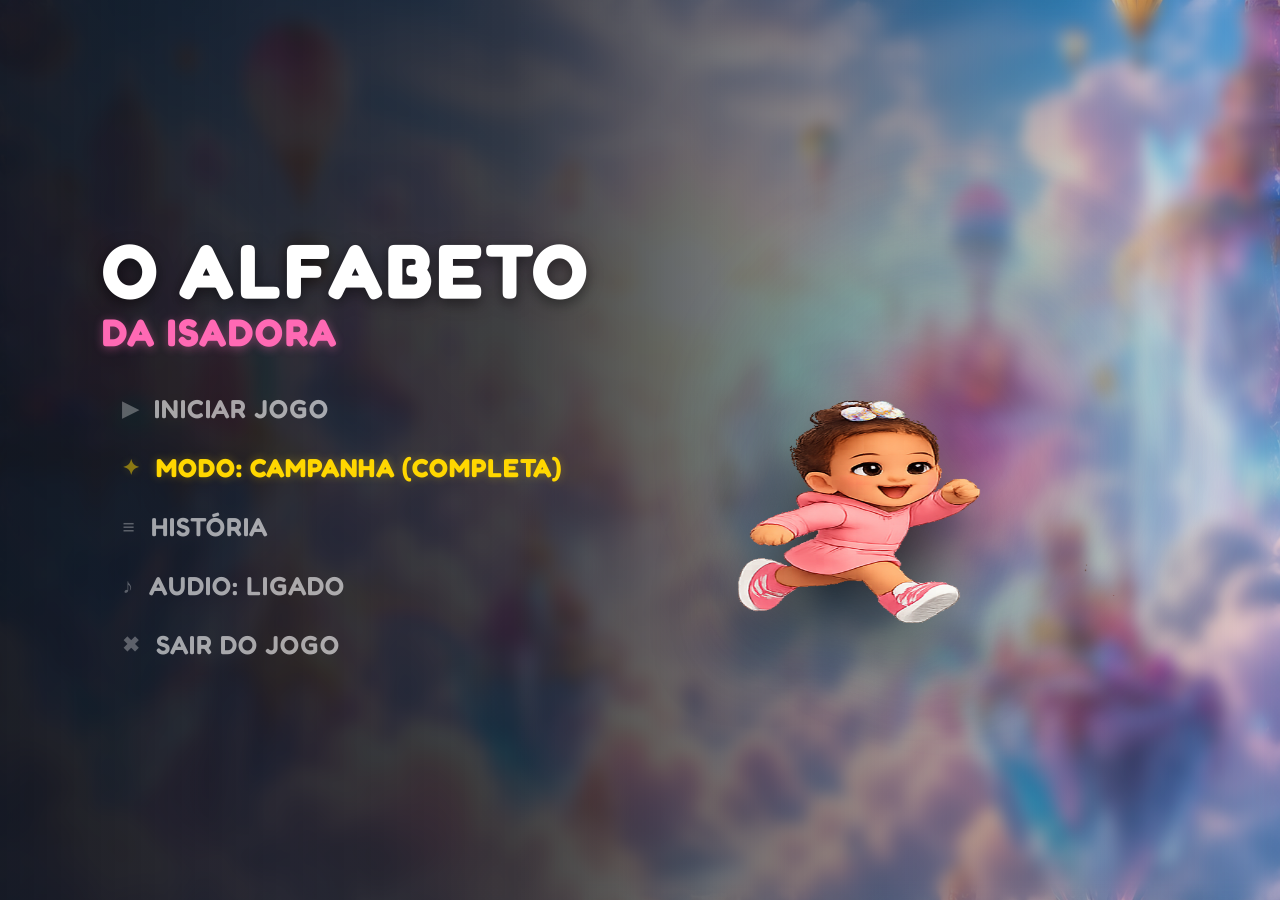
==== commit 4660b88c: "Update index.html" ====
--- a/index.html
+++ b/index.html
@@ -1012,9 +1012,14 @@
                 this.y = Math.random() * (limC - limT) + limT; 
             } 
             else {
-                this.radius = 45 * scaleMultiplier; this.x = cw + 600 * scaleMultiplier; 
-                this.y = Math.random() > 0.5 ? ch - alturaChao - this.radius - 60 : ch - alturaChao - 260 * scaleMultiplier;
+                this.radius = 45 * scaleMultiplier; 
+                this.x = cw + 600 * scaleMultiplier; 
                 if (xOverride) this.x = xOverride;
+                
+                // OTIMIZAÇÃO: Ancorando as posições alta e baixa matematicamente no chão
+                let posBaixa = ch - alturaChao - this.radius - (40 * scaleMultiplier);
+                let posAlta = ch - alturaChao - this.radius - (210 * scaleMultiplier);
+                this.y = Math.random() > 0.5 ? posAlta : posBaixa;
             }
             
             this.gradCache = null;
@@ -1329,11 +1334,14 @@
 
                     let cw = window.innerWidth;
                     let level = letrasColetadas.length;
+                    
+                    // OTIMIZAÇÃO: Espaçamento responsivo baseado no tamanho da tela
+                    let espacamento = cw < 768 ? 450 : 600;
 
                     // Progressão de Dificuldade
                     if (level < 5) {
                         // Nível 1: Apenas a letra correta
-                        collectibles.push(new Collectible('letra', desafioFase1.certa, cw + 300, true));
+                        collectibles.push(new Collectible('letra', desafioFase1.certa, cw + 200, true));
                     } else if (level < 15) {
                         // Nível 2: Introdução de 1 distrator
                         let errada = AlfabetoIsadora[Math.floor(Math.random() * AlfabetoIsadora.length)];
@@ -1341,7 +1349,7 @@
                         
                         let ordem = Math.random() > 0.5;
                         collectibles.push(new Collectible('letra', ordem ? desafioFase1.certa : errada, cw + 200, ordem));
-                        collectibles.push(new Collectible('letra', ordem ? errada : desafioFase1.certa, cw + 700, !ordem));
+                        collectibles.push(new Collectible('letra', ordem ? errada : desafioFase1.certa, cw + 200 + espacamento, !ordem));
                     } else {
                         // Nível 3: Introdução de 2 distratores
                         let errada1 = AlfabetoIsadora[Math.floor(Math.random() * AlfabetoIsadora.length)];
@@ -1357,8 +1365,8 @@
                         opcoes.sort(() => Math.random() - 0.5); // Embaralha
 
                         collectibles.push(new Collectible('letra', opcoes[0].info, cw + 200, opcoes[0].c));
-                        collectibles.push(new Collectible('letra', opcoes[1].info, cw + 700, opcoes[1].c));
-                        collectibles.push(new Collectible('letra', opcoes[2].info, cw + 1200, opcoes[2].c));
+                        collectibles.push(new Collectible('letra', opcoes[1].info, cw + 200 + espacamento, opcoes[1].c));
+                        collectibles.push(new Collectible('letra', opcoes[2].info, cw + 200 + espacamento * 2, opcoes[2].c));
                     }
                 }
                 itemTimer = 0;
@@ -1655,6 +1663,13 @@
                 } 
                 else if (item.x < -150) { 
                     item.markedForDeletion = true; 
+                    
+                    // OTIMIZAÇÃO E CORREÇÃO DE BUG DA FASE 1:
+                    // Se o item que passou (e não foi coletado) era a letra CORRETA, resetamos o desafio
+                    // para forçar que o HUD e o Áudio repassem a instrução para a criança na próxima tentativa.
+                    if (faseAtual === 1 && item.isCorrect && !item.ignorarColisao) {
+                        desafioFase1 = null; 
+                    }
                 }
             }
         } catch (error) { console.error("Erro no loop do jogo:", error); }
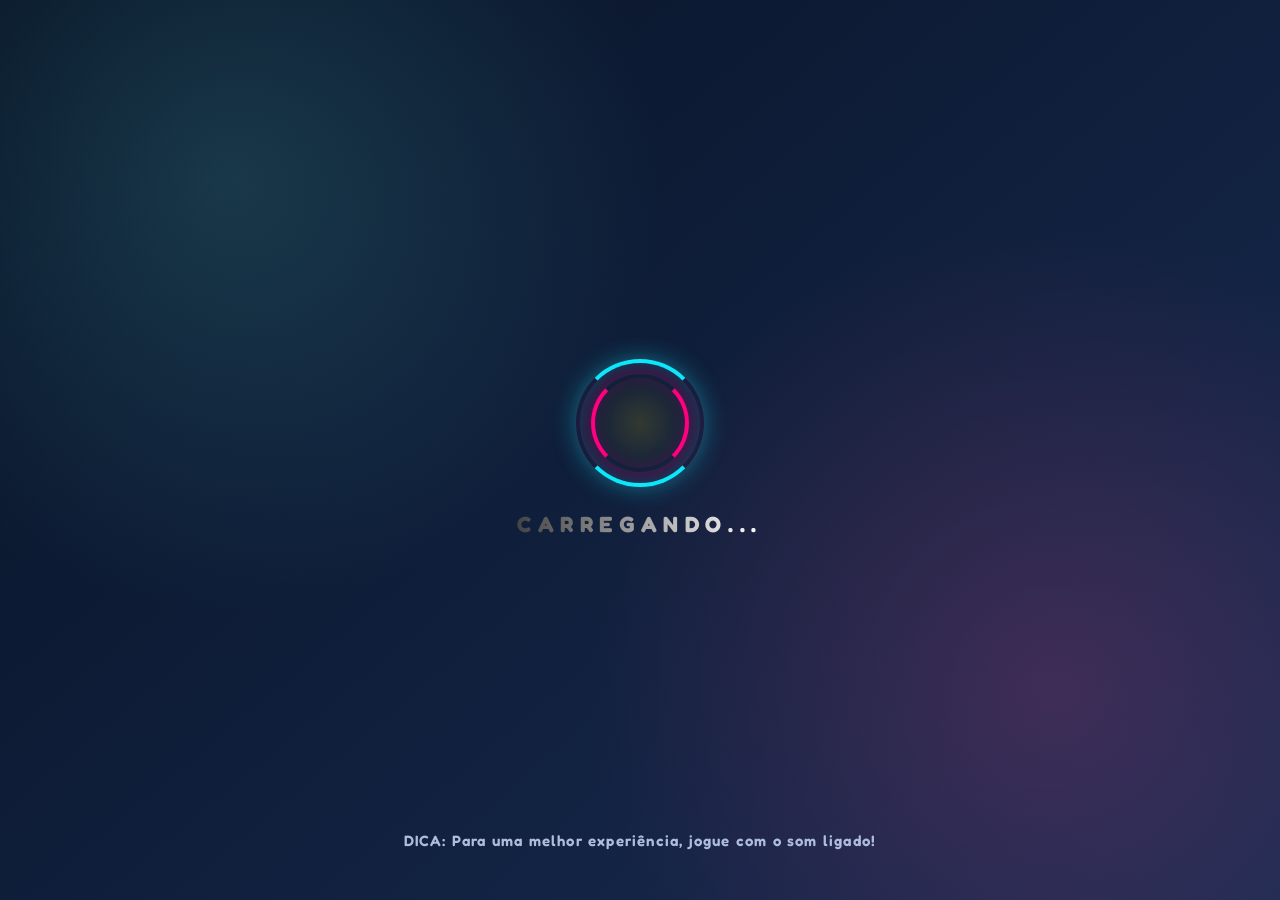
==== commit 1a0b4d54: "Update index.html" ====
--- a/index.html
+++ b/index.html
@@ -2,7 +2,7 @@
 <html lang="pt-BR">
 <head>
     <meta charset="UTF-8">
-    <meta name="viewport" content="width=device-width, initial-scale=1.0, maximum-scale=1.0, user-scalable=no, shrink-to-fit=no">
+    <meta name="viewport" content="width=device-width, initial-scale=1.0, viewport-fit=cover">
     <meta name="theme-color" content="#1a252f">
     <title>O Alfabeto da Isadora - Jogo Educativo Interativo</title>
 
@@ -287,89 +287,215 @@
 
             .foto-isadora-livro { height: clamp(120px, 35vmin, 160px); width: clamp(60px, 18vmin, 80px); margin-bottom: 5px; } .foto-casa-livro { height: clamp(100px, 25vmin, 140px); margin-bottom: 10px; }
         }
+
+        /* ========================================================
+           REFINAMENTO VISUAL — EXPERIÊNCIA EDUCATIVA PREMIUM
+           Mantém todos os seletores e estados da lógica existente.
+           ======================================================== */
+        :root {
+            --surface: #101a30;
+            --surface-soft: rgba(16, 26, 48, .78);
+            --text-main: #f8fbff;
+            --text-soft: #c1cbe2;
+            --brand: #ff4d9a;
+            --brand-light: #ff8fc3;
+            --accent: #62e6dc;
+            --gold: #ffd166;
+            --line: rgba(255,255,255,.18);
+            --shadow-premium: 0 18px 50px rgba(2, 8, 25, .42);
+        }
+        body { background: #071225; color: var(--text-main); }
+        #game-container {
+            isolation: isolate;
+            background: radial-gradient(circle at 82% 16%, rgba(98,230,220,.24), transparent 30%), linear-gradient(160deg, #6ed8f2 0%, #bcecff 44%, #f8e7cd 100%);
+        }
+        #game-stage { position: absolute; inset: 0; z-index: 1; }
+        #game-stage canvas { position: absolute; inset: 0; z-index: 1; }
+        #damage-overlay { z-index: 80; }
+        #loading-screen {
+            background-color: #071225;
+            background-image: radial-gradient(circle at 18% 20%, rgba(98,230,220,.16), transparent 34%), radial-gradient(circle at 82% 76%, rgba(255,77,154,.18), transparent 37%), linear-gradient(140deg,#071225,#182b51);
+        }
+        .loader-ring { margin-bottom: 28px; }
+        .loader-text { letter-spacing: .3em; font-size: clamp(14px, 3vw, 22px); }
+        .loader-tip { color: #aebddb; letter-spacing: .08em; text-transform: none; }
+        .btn-corner, .btn-pause-ui, .ps5-btn, .btn-livro, #btn-fechar-historia {
+            -webkit-tap-highlight-color: transparent;
+        }
+        button:focus-visible {
+            outline: 3px solid var(--gold);
+            outline-offset: 4px;
+        }
+        #ui-layer {
+            background: linear-gradient(135deg, rgba(15, 29, 57, .86), rgba(19, 35, 65, .58));
+            border-color: rgba(255,255,255,.28);
+            border-radius: 18px;
+            box-shadow: var(--shadow-premium), inset 0 1px 0 rgba(255,255,255,.18);
+        }
+        #meta-alfabeto { color: var(--gold); font-weight: 900; }
+        #letra-ui { letter-spacing: .06em; }
+        .progress-bar-container { background: rgba(4, 12, 28, .58); border-color: rgba(255,255,255,.2); }
+        .progress-bar-fill { background: linear-gradient(90deg, var(--brand), var(--gold)); }
+        .btn-corner {
+            background: rgba(10, 25, 51, .7);
+            border-color: rgba(255,255,255,.32);
+            border-radius: 16px;
+        }
+        .btn-corner:hover { background: rgba(27, 51, 91, .9); transform: translateY(-2px); }
+        #start-screen {
+            background: linear-gradient(90deg, rgba(4, 13, 31, .98) 0%, rgba(8, 21, 47, .91) 42%, rgba(8, 21, 47, .24) 72%, transparent 100%);
+        }
+        .ps5-sidebar { position: relative; }
+        .ps5-sidebar::before {
+            content: 'JOGUE • APRENDA • BRILHE';
+            position: absolute; top: 10%; left: 8vw; color: var(--accent); font-size: clamp(10px,1.2vw,14px); font-weight: 900; letter-spacing: .2em;
+        }
+        .ps5-title { letter-spacing: .02em; text-wrap: balance; }
+        .ps5-subtitle { color: var(--brand-light); }
+        .ps5-menu-options { gap: clamp(7px, 1.4vmin, 13px); scrollbar-color: var(--brand) transparent; }
+        .ps5-btn {
+            min-height: 44px;
+            color: rgba(255,255,255,.82);
+            border: 1px solid transparent;
+            text-align: left;
+        }
+        .ps5-btn:hover, .ps5-btn:focus-visible, .ps5-btn.highlight {
+            color: #10203e;
+            background: linear-gradient(100deg, #ffffff, #dffefa);
+            border-color: rgba(255,255,255,.72);
+            box-shadow: 0 14px 32px rgba(0,0,0,.25);
+        }
+        .ps5-hero-glow { background: radial-gradient(circle, rgba(255,77,154,.5) 0%, rgba(98,230,220,.25) 42%, transparent 70%); }
+        #tutorial-ui { z-index: 45; }
+        .ps5-tutorial-box { border-radius: 18px; letter-spacing: .08em; }
+        #pause-screen, #victory-screen, #exit-screen {
+            background: radial-gradient(circle at 50% 20%, rgba(56,88,146,.3), transparent 34%), rgba(5, 14, 32, .94) !important;
+        }
+        #pause-screen, #victory-screen { gap: 13px; }
+        .btn-pause-ui {
+            min-height: 48px;
+            border-radius: 14px;
+            background: linear-gradient(135deg,#ffffff,#daf8fa);
+            box-shadow: 0 7px 0 #a6ced7, 0 13px 26px rgba(0,0,0,.22);
+        }
+        .btn-pause-ui:hover, .btn-pause-ui:focus-visible { transform: translateY(-2px) scale(1.02); }
+        .btn-pause-ui:active { transform: translateY(4px); box-shadow: 0 2px 0 #a6ced7; }
+        .btn-pause-ui.sair { background: linear-gradient(135deg,#ff6b77,#ed3f63); box-shadow: 0 7px 0 #ad2443, 0 13px 26px rgba(0,0,0,.22); }
+        .victory-title { color: var(--gold); letter-spacing: .08em; }
+        .victory-subtitle { color: var(--accent); max-width: min(88vw, 700px); }
+        .credits { color: var(--text-soft); }
+        #modal-historia { background: rgba(4, 13, 31, .89); }
+        #livro-container {
+            background: linear-gradient(145deg, rgba(25,43,78,.94), rgba(13,24,48,.95));
+            border-radius: 24px;
+            border-color: rgba(255,255,255,.19);
+            box-shadow: 0 24px 70px rgba(0,0,0,.55);
+        }
+        #livro-container h2 { color: var(--brand-light); text-transform: none; }
+        #livro-container p { color: #edf3ff; line-height: 1.65; }
+        .btn-livro { min-height: 42px; border-radius: 12px; }
+        #btn-fechar-historia { border-radius: 14px; }
+        #aviso-rotacao { background: radial-gradient(circle at 50% 35%, #2d5680, #071225 70%); }
+        #aviso-rotacao h2 { color: var(--gold); }
+        @media (max-width: 760px) and (orientation: portrait) {
+            #start-screen { background: linear-gradient(180deg, rgba(4,13,31,.98), rgba(8,21,47,.9)); }
+            .ps5-sidebar { width: 100%; padding: 16vh 7vw 7vh; align-items: center; text-align: center; }
+            .ps5-sidebar::before { left: 50%; transform: translateX(-50%); white-space: nowrap; }
+            .ps5-menu-options { align-items: stretch; width: min(100%, 460px); }
+            .ps5-btn { justify-content: center; text-align: center; }
+            .ps5-hero-area { display: none; }
+        }
+        @media (prefers-reduced-motion: reduce) {
+            *, *::before, *::after { animation-duration: .01ms !important; animation-iteration-count: 1 !important; scroll-behavior: auto !important; transition-duration: .01ms !important; }
+        }
     </style>
 </head>
 <body>
-
-<div id="loading-screen">
-    <div class="loader-ring"></div>
+<div id="loading-screen" role="status" aria-live="polite" aria-label="Carregando o jogo">
+    <div class="loader-ring" aria-hidden="true"></div>
     <div class="loader-text">CARREGANDO...</div>
-    <div class="loader-tip" id="loader-tip-text">DICA: Para uma melhor experiência, jogue com o som ligado!</div>
+    <p class="loader-tip" id="loader-tip-text">DICA: Para uma melhor experiência, jogue com o som ligado!</p>
 </div>
 
-<div id="damage-overlay"></div>
-
-<div id="game-container">
-    <div id="aviso-rotacao">
-        <div class="icone-celular">[ ! ]</div>
-        <h2>Vire o Celular</h2>
+<main id="game-container" aria-label="O Alfabeto da Isadora">
+    <div id="damage-overlay" aria-hidden="true"></div>
+
+    <section id="aviso-rotacao" role="alert" aria-labelledby="titulo-rotacao">
+        <div class="icone-celular" aria-hidden="true">[ ! ]</div>
+        <h2 id="titulo-rotacao">Vire o celular</h2>
         <p>Para brincar, o celular precisa estar deitado.</p>
-        <button id="btn-forcar-giro" class="btn-pause-ui">GIRAR TELA</button>
-    </div>
-
-    <button id="btn-som" class="btn-corner" style="display: none;">♪ SOM</button>
-    <div id="btn-pause" class="btn-corner" style="display: none;">||</div>
-
-    <div id="ui-layer" aria-live="polite" style="display: none;">
+        <button id="btn-forcar-giro" class="btn-pause-ui" type="button">GIRAR TELA</button>
+    </section>
+
+    <section id="game-stage" aria-label="Área de jogo interativa">
+        <canvas id="gameCanvas" role="img" aria-label="Área do jogo interativo da Isadora"></canvas>
+    </section>
+
+    <section id="ui-layer" aria-live="polite" aria-atomic="true" aria-label="Progresso da fase" style="display: none;">
         <span id="meta-alfabeto">COLETE O ALFABETO</span>
         <span id="letra-ui">Sua jornada vai começar...</span>
-        <div class="progress-bar-container">
+        <div class="progress-bar-container" role="progressbar" aria-label="Progresso da fase" aria-valuemin="0" aria-valuemax="100">
             <div id="progress-fill" class="progress-bar-fill"></div>
         </div>
-    </div>
-
-    <div id="tutorial-ui">
+    </section>
+
+    <nav id="game-controls" aria-label="Controles do jogo">
+        <button id="btn-som" class="btn-corner" type="button" aria-label="Ativar ou desativar som" style="display: none;">♪ SOM</button>
+        <button id="btn-pause" class="btn-corner" type="button" aria-label="Pausar jogo" style="display: none;">||</button>
+    </nav>
+
+    <aside id="tutorial-ui" aria-live="polite" aria-label="Instrução da fase">
         <div class="ps5-tutorial-box">
             <span class="ps5-btn-hint" id="txt-tutorial">ESPAÇO OU TOQUE PARA PULAR</span>
         </div>
-    </div>
-    
-    <div id="start-screen">
+    </aside>
+    
+    <section id="start-screen" aria-labelledby="game-title">
         <div class="ps5-sidebar">
-            <div class="ps5-title-area">
-                <h1 class="ps5-title">O ALFABETO</h1>
-                <h2 class="ps5-subtitle">DA ISADORA</h2>
-            </div>
-            <div class="ps5-menu-options" style="max-height: 50vh; overflow-y: auto; padding-right: 15px;">
-                <button id="btn-jogar" class="ps5-btn active"><span class="ps5-icon">▶</span> INICIAR JOGO</button>
-                <button id="btn-modo" class="ps5-btn"><span class="ps5-icon">✦</span> MODO: CAMPANHA (COMPLETA)</button>
-                <button id="btn-historia" class="ps5-btn"><span class="ps5-icon">≡</span> HISTÓRIA</button>
-                <button id="btn-som-menu" class="ps5-btn"><span class="ps5-icon">♪</span> AUDIO: LIGADO</button>
-                <button id="btn-sair-menu" class="ps5-btn"><span class="ps5-icon">✖</span> SAIR DO JOGO</button>
-            </div>
+            <header class="ps5-title-area">
+                <h1 class="ps5-title" id="game-title">O ALFABETO</h1>
+                <p class="ps5-subtitle">DA ISADORA</p>
+            </header>
+            <nav class="ps5-menu-options" aria-label="Menu principal" style="max-height: 50vh; overflow-y: auto; padding-right: 15px;">
+                <button id="btn-jogar" class="ps5-btn active" type="button"><span class="ps5-icon" aria-hidden="true">▶</span> INICIAR JOGO</button>
+                <button id="btn-modo" class="ps5-btn" type="button"><span class="ps5-icon" aria-hidden="true">✦</span> MODO: CAMPANHA (COMPLETA)</button>
+                <button id="btn-historia" class="ps5-btn" type="button"><span class="ps5-icon" aria-hidden="true">≡</span> HISTÓRIA</button>
+                <button id="btn-som-menu" class="ps5-btn" type="button" aria-pressed="true"><span class="ps5-icon" aria-hidden="true">♪</span> AUDIO: LIGADO</button>
+                <button id="btn-sair-menu" class="ps5-btn" type="button"><span class="ps5-icon" aria-hidden="true">✖</span> SAIR DO JOGO</button>
+            </nav>
         </div>
-        <div class="ps5-hero-area">
+        <div class="ps5-hero-area" aria-hidden="true">
             <div class="ps5-hero-glow"></div>
             <div class="ps5-hero-mascot"></div>
         </div>
-    </div>
-
-    <div id="pause-screen">
-        <h1 class="titulo-jogo" style="font-size: clamp(30px, 8vmin, 60px); color: #FFF; font-family: 'Fredoka', sans-serif; text-shadow: 0 5px 15px rgba(0,0,0,0.5);">PAUSADO</h1>
-        <button id="btn-continuar" class="btn-pause-ui">CONTINUAR</button>
-        <button id="btn-reiniciar" class="btn-pause-ui">REINICIAR FASE</button>
-        <button id="btn-voltar-menu" class="btn-pause-ui sair">MENU PRINCIPAL</button>
-    </div>
-
-    <div id="victory-screen">
-        <div class="trophy-icon">🏆</div>
-        <h1 class="victory-title">PLATINA!</h1>
-        <h2 class="victory-subtitle">VOCÊ DOMINOU O ALFABETO E AS SÍLABAS</h2>
+    </section>
+
+    <section id="pause-screen" role="dialog" aria-modal="true" aria-labelledby="pause-title">
+        <h2 class="titulo-jogo" id="pause-title" style="font-size: clamp(30px, 8vmin, 60px); color: #FFF; font-family: 'Fredoka', sans-serif; text-shadow: 0 5px 15px rgba(0,0,0,0.5);">PAUSADO</h2>
+        <button id="btn-continuar" class="btn-pause-ui" type="button">CONTINUAR</button>
+        <button id="btn-reiniciar" class="btn-pause-ui" type="button">REINICIAR FASE</button>
+        <button id="btn-voltar-menu" class="btn-pause-ui sair" type="button">MENU PRINCIPAL</button>
+    </section>
+
+    <section id="victory-screen" role="dialog" aria-modal="true" aria-labelledby="victory-title">
+        <div class="trophy-icon" aria-hidden="true">🏆</div>
+        <h2 class="victory-title" id="victory-title">PLATINA!</h2>
+        <p class="victory-subtitle">VOCÊ DOMINOU O ALFABETO E AS SÍLABAS</p>
         <div class="credits">
             Protagonista: <strong>Isadora</strong><br>
             Diretor Criativo: <strong>Papai Jose Marcelo</strong><br>
             Apoio Especial: <strong>Casa Sorrir</strong><br><br>
             <em>O Vale dos Números chegará na próxima atualização!</em>
         </div>
-        <button id="btn-vitória-menu" class="btn-pause-ui">VOLTAR AO MENU</button>
-    </div>
-
-    <div id="modal-historia">
-        <button id="btn-fechar-historia" aria-label="Fechar Livro">✖</button>
-        <div id="livro-container">
+        <button id="btn-vitória-menu" class="btn-pause-ui" type="button">VOLTAR AO MENU</button>
+    </section>
+
+    <section id="modal-historia" role="dialog" aria-modal="true" aria-labelledby="historia-title">
+        <button id="btn-fechar-historia" type="button" aria-label="Fechar história">✖</button>
+        <article id="livro-container">
             <div class="pagina ativa" id="livro-p1">
                 <div class="foto-isadora-livro pose-1"></div>
-                <h2>Um Presente do Céu</h2>
+                <h2 id="historia-title">Um Presente do Céu</h2>
                 <p>Em Mirandiba, nasceu a pequena Isadora. Ela chegou trazendo um sorriso único, com uma marquinha especial chamada lábio leporino.</p>
             </div>
             <div class="pagina" id="livro-p2">
@@ -388,23 +514,21 @@
                 <p>Hoje, aquela marquinha é o símbolo de uma grande vitória. Isadora cresce feliz e brincando.</p>
             </div>
             <div class="controles-livro">
-                <button id="prevBtnLivro" class="btn-livro" disabled><span class="ps5-icon">◀</span> Anterior</button>
-                <div class="numero-pagina" id="paginacaoLivro">1 / 4</div>
-                <button id="nextBtnLivro" class="btn-livro">Próxima <span class="ps5-icon">▶</span></button>
+                <button id="prevBtnLivro" class="btn-livro" type="button" disabled><span class="ps5-icon" aria-hidden="true">◀</span> Anterior</button>
+                <div class="numero-pagina" id="paginacaoLivro" aria-live="polite">1 / 4</div>
+                <button id="nextBtnLivro" class="btn-livro" type="button">Próxima <span class="ps5-icon" aria-hidden="true">▶</span></button>
             </div>
+        </article>
+    </section>
+
+    <section id="exit-screen" role="dialog" aria-modal="true" aria-labelledby="exit-title" style="position: absolute; top: 0; left: 0; width: 100%; height: 100%; display: none; flex-direction: column; justify-content: center; align-items: center; z-index: 99999; opacity: 0; transition: opacity 0.5s ease; text-align: center;">
+        <div class="exit-card" style="background: rgba(15, 20, 35, 0.7); border: 1px solid rgba(255,255,255,0.2); border-radius: 20px; padding: clamp(20px, 5vw, 40px); box-shadow: 0 10px 40px rgba(0,0,0,0.8); max-width: 80%; display: flex; flex-direction: column; align-items: center;">
+            <h2 id="exit-title" style="color: #FF107A; font-size: clamp(24px, 6vw, 35px); margin-bottom: 15px; font-weight: 900; text-transform: uppercase; letter-spacing: 2px; font-family: 'Fredoka', sans-serif;">Sistema</h2>
+            <p style="color: #A0AAB5; font-size: clamp(14px, 3.5vw, 18px); margin-bottom: 25px; line-height: 1.5; font-family: 'Fredoka', sans-serif;">Para encerrar sua sessão, minimize ou feche este aplicativo no seu celular.</p>
+            <button id="btn-cancelar-sair" class="btn-pause-ui" type="button">VOLTAR AO MENU</button>
         </div>
-    </div>
-
-    <div id="exit-screen" style="position: absolute; top: 0; left: 0; width: 100%; height: 100%; background: rgba(15, 20, 30, 0.95); backdrop-filter: blur(15px); -webkit-backdrop-filter: blur(15px); display: none; flex-direction: column; justify-content: center; align-items: center; z-index: 99999; opacity: 0; transition: opacity 0.5s ease; text-align: center;">
-        <div style="background: rgba(15, 20, 35, 0.7); border: 1px solid rgba(255,255,255,0.2); border-radius: 20px; padding: clamp(20px, 5vw, 40px); box-shadow: 0 10px 40px rgba(0,0,0,0.8); max-width: 80%; display: flex; flex-direction: column; align-items: center;">
-            <h1 style="color: #FF107A; font-size: clamp(24px, 6vw, 35px); margin-bottom: 15px; font-weight: 900; text-transform: uppercase; letter-spacing: 2px; font-family: 'Fredoka', sans-serif;">Sistema</h1>
-            <p style="color: #A0AAB5; font-size: clamp(14px, 3.5vw, 18px); margin-bottom: 25px; line-height: 1.5; font-family: 'Fredoka', sans-serif;">Para encerrar sua sessão, minimize ou feche este aplicativo no seu celular.</p>
-            <button id="btn-cancelar-sair" class="btn-pause-ui">VOLTAR AO MENU</button>
-        </div>
-    </div>
-
-    <canvas id="gameCanvas" role="img" aria-label="Area do jogo interativo da Isadora"></canvas>
-</div>
+    </section>
+</main>
 
 <script>
     if ('speechSynthesis' in window) { window.speechSynthesis.onvoiceschanged = () => { window.speechSynthesis.getVoices(); }; }
@@ -1016,7 +1140,6 @@
                 this.x = cw + 600 * scaleMultiplier; 
                 if (xOverride) this.x = xOverride;
                 
-                // OTIMIZAÇÃO: Ancorando as posições alta e baixa matematicamente no chão
                 let posBaixa = ch - alturaChao - this.radius - (40 * scaleMultiplier);
                 let posAlta = ch - alturaChao - this.radius - (210 * scaleMultiplier);
                 this.y = Math.random() > 0.5 ? posAlta : posBaixa;
@@ -1027,6 +1150,15 @@
         
         update(timeScale) { 
             if (this.isResolvido) {
+                // Microinteração de absorção magnética para o Bloco 3D (Fase 1)
+                if (this.tipo === 'letra') {
+                    this.coletaTimer = (this.coletaTimer || 0) + timeScale;
+                    this.y -= 6 * timeScale; 
+                    this.x -= (gameSpeed * 1.5) * timeScale; 
+                    if (this.coletaTimer > 20) this.markedForDeletion = true;
+                    return;
+                }
+                
                 this.y -= 8 * timeScale; 
                 this.x -= (gameSpeed * 1.5) * timeScale; 
                 this.spin += 0.2 * timeScale;
@@ -1037,9 +1169,19 @@
             this.x -= (gameSpeed * 1.5) * timeScale; 
             this.timerOscilacao += 0.1 * timeScale;
             
-            if(this.tipo === 'letra' || this.tipo === 'numero') { this.spin += 0.05 * timeScale; this.y += Math.sin(this.spin*2) * 1.5 * timeScale; } 
-            else if (this.tipo === 'estrela_vitória') { this.spin += 0.02 * timeScale; this.y += Math.sin(this.timerOscilacao) * 0.8 * timeScale; }
-            else if (this.tipo === 'caixa_memoria' || this.tipo === 'caixa_frase') { this.y += Math.sin(this.timerOscilacao) * 0.5 * timeScale; }
+            if (this.tipo === 'numero') { 
+                this.spin += 0.05 * timeScale; 
+                this.y += Math.sin(this.spin*2) * 1.5 * timeScale; 
+            } else if (this.tipo === 'letra') {
+                // Flutuação suave (Sem Giro) para a Fase 1
+                this.y += Math.sin(this.timerOscilacao * 0.08) * 1.2 * timeScale;
+            } else if (this.tipo === 'estrela_vitória') { 
+                this.spin += 0.02 * timeScale; 
+                this.y += Math.sin(this.timerOscilacao) * 0.8 * timeScale; 
+            }
+            else if (this.tipo === 'caixa_memoria' || this.tipo === 'caixa_frase') { 
+                this.y += Math.sin(this.timerOscilacao) * 0.5 * timeScale; 
+            }
             else if (this.tipo === 'letra_desafio' || this.tipo === 'silaba') {
                 this.spin -= 0.08 * timeScale; 
                 let groundY = window.innerHeight - alturaChao - this.radius - (10 * scaleMultiplier);
@@ -1092,34 +1234,88 @@
                 ctx.save(); ctx.rotate(this.spin); ctx.beginPath(); ctx.arc(0, 0, this.radius + 8, 0, Math.PI * 1.5); ctx.strokeStyle = '#FFF'; ctx.lineWidth = 3; ctx.stroke(); ctx.restore();
                 ctx.shadowBlur = 0; ctx.fillStyle = '#000'; ctx.font = `bold ${this.radius * 1.2}px 'Fredoka', sans-serif`; ctx.textAlign = 'center'; ctx.textBaseline = 'middle'; ctx.fillText(displayTexto, 0, 4); 
             }
-            else if (this.tipo === 'letra' || this.tipo === 'estrela_vitória') {
-                ctx.shadowColor = this.ignorarColisao ? '#555' : (this.tipo === 'estrela_vitória' ? '#FFD700' : '#FFD700'); 
-                ctx.shadowBlur = this.ignorarColisao ? 0 : (this.tipo === 'estrela_vitória' ? 40 : 25); 
-                if (this.tipo === 'estrela_vitória') {
-                    if(!this.gradCache) {
-                        this.gradCache = ctx.createRadialGradient(0, 0, 0, 0, 0, this.radius * 1.3);
-                        this.gradCache.addColorStop(0, '#FFF'); this.gradCache.addColorStop(0.4, '#FFD700'); this.gradCache.addColorStop(1, '#FF8C00');
-                    }
-                    ctx.save(); ctx.rotate(this.spin); ctx.beginPath();
-                    let spikes = 5; let oR = this.radius * 1.3; let iR = this.radius * 0.6;
-                    for (let i = 0; i < spikes * 2; i++) { let r = i % 2 === 0 ? oR : iR; let a = (i * Math.PI) / spikes; if (i === 0) ctx.moveTo(0, -r); else ctx.lineTo(Math.cos(a - Math.PI/2) * r, Math.sin(a - Math.PI/2) * r); }
-                    ctx.closePath();
-                    ctx.fillStyle = this.gradCache; ctx.fill(); ctx.strokeStyle = '#FFF'; ctx.lineWidth = 3*scl; ctx.stroke(); ctx.restore();
-                } else {
-                    if(!this.gradCache) {
-                        this.gradCache = ctx.createRadialGradient(0, 0, 0, 0, 0, this.radius); 
-                        this.gradCache.addColorStop(0, '#FFFFEE'); this.gradCache.addColorStop(0.7, '#FFD700'); this.gradCache.addColorStop(1, '#B8860B');
-                    }
-                    ctx.beginPath(); ctx.arc(0, 0, this.radius, 0, Math.PI * 2); 
-                    ctx.fillStyle = this.ignorarColisao ? 'rgba(100, 100, 100, 0.8)' : this.gradCache; 
-                    ctx.fill(); 
-                    ctx.save(); ctx.rotate(this.spin); ctx.beginPath(); ctx.arc(0, 0, this.radius + 8, 0, Math.PI * 1.5); 
-                    ctx.strokeStyle = this.ignorarColisao ? 'rgba(200, 200, 200, 0.3)' : '#FFF'; 
-                    ctx.lineWidth = 3; ctx.stroke(); ctx.restore();
-                }
-                ctx.shadowBlur = 0; ctx.fillStyle = this.ignorarColisao ? '#CCC' : (this.tipo === 'estrela_vitória' ? '#FFF' : '#FF1493'); 
+            else if (this.tipo === 'estrela_vitória') {
+                ctx.shadowColor = this.ignorarColisao ? '#555' : '#FFD700'; 
+                ctx.shadowBlur = this.ignorarColisao ? 0 : 40; 
+                if(!this.gradCache) {
+                    this.gradCache = ctx.createRadialGradient(0, 0, 0, 0, 0, this.radius * 1.3);
+                    this.gradCache.addColorStop(0, '#FFF'); this.gradCache.addColorStop(0.4, '#FFD700'); this.gradCache.addColorStop(1, '#FF8C00');
+                }
+                ctx.save(); ctx.rotate(this.spin); ctx.beginPath();
+                let spikes = 5; let oR = this.radius * 1.3; let iR = this.radius * 0.6;
+                for (let i = 0; i < spikes * 2; i++) { let r = i % 2 === 0 ? oR : iR; let a = (i * Math.PI) / spikes; if (i === 0) ctx.moveTo(0, -r); else ctx.lineTo(Math.cos(a - Math.PI/2) * r, Math.sin(a - Math.PI/2) * r); }
+                ctx.closePath();
+                ctx.fillStyle = this.gradCache; ctx.fill(); ctx.strokeStyle = '#FFF'; ctx.lineWidth = 3*scl; ctx.stroke(); ctx.restore();
+                
+                ctx.shadowBlur = 0; ctx.fillStyle = '#FFF'; 
                 ctx.font = `900 ${this.radius * 1.1}px 'Fredoka', sans-serif`; ctx.textAlign = 'center'; ctx.textBaseline = 'middle'; ctx.fillText(displayTexto, 0, 4*scl); 
             } 
+            else if (this.tipo === 'letra') {
+                // FASE 1: PEÇA DE LETRA DO ALFABETO EM 3D
+                let cardW = this.radius * 1.6;
+                let cardH = this.radius * 1.6;
+                let cX = -cardW / 2;
+                let cY = -cardH / 2;
+                let corner = 15 * scl;
+                let thick = 12 * scl; 
+
+                ctx.save();
+                
+                if (this.isResolvido) {
+                    let progress = Math.min(1, (this.coletaTimer || 0) / 20); 
+                    let s = 1 - (progress * 0.4); 
+                    let alpha = 1 - Math.pow(progress, 2); 
+                    ctx.scale(s, s);
+                    ctx.globalAlpha = Math.max(0, alpha);
+                    ctx.shadowColor = '#FFD700';
+                    ctx.shadowBlur = 25 * scl;
+                } else if (this.ignorarColisao) {
+                    ctx.globalAlpha = 0.4;
+                    ctx.scale(0.85, 0.85);
+                } else {
+                    ctx.shadowColor = 'rgba(255, 255, 255, 0.4)';
+                    ctx.shadowBlur = 15 * scl;
+                }
+
+                // Sombra projetada
+                ctx.fillStyle = 'rgba(0, 0, 0, 0.25)';
+                ctx.beginPath();
+                ctx.roundRect(cX, cY + thick + 10*scl, cardW, cardH, corner);
+                ctx.fill();
+                ctx.shadowBlur = 0;
+
+                // Base 3D (Espessura)
+                ctx.fillStyle = '#E5B85C'; // Dourado escuro
+                ctx.beginPath();
+                ctx.roundRect(cX, cY + thick, cardW, cardH, corner);
+                ctx.fill();
+
+                // Face Superior 
+                ctx.fillStyle = '#FFF5E1'; // Branco creme/marfim (Premium)
+                ctx.beginPath();
+                ctx.roundRect(cX, cY, cardW, cardH, corner);
+                ctx.fill();
+
+                // Borda / Bevel
+                ctx.strokeStyle = '#FDECA6';
+                ctx.lineWidth = 4 * scl;
+                ctx.stroke();
+
+                // Letra Relevo (Emboss)
+                ctx.font = `900 ${this.radius * 1.0}px 'Fredoka', sans-serif`;
+                ctx.textAlign = 'center';
+                ctx.textBaseline = 'middle';
+
+                // Sombra interna/profundidade da letra
+                ctx.fillStyle = '#055A9C'; 
+                ctx.fillText(displayTexto, 0, 6 * scl);
+
+                // Face da letra
+                ctx.fillStyle = '#0984E3'; 
+                ctx.fillText(displayTexto, 0, 2 * scl);
+
+                ctx.restore();
+            }
             else if (this.tipo === 'letra_desafio' || this.tipo === 'silaba') {
                 ctx.fillStyle = 'rgba(0,0,0,0.3)'; ctx.beginPath(); ctx.ellipse(0, this.radius + 10*scl, this.radius*0.8, 8*scl, 0, 0, Math.PI*2); ctx.fill();
                 
@@ -1302,7 +1498,6 @@
         } 
         ctx.restore();
 
-        // Evita Filter() repetitivo otimizando a checagem no array original
         for (let i = particulas.length - 1; i >= 0; i--) {
             let p = particulas[i];
             p.update(timeScale); p.draw(ctx);
@@ -1335,7 +1530,6 @@
                     let cw = window.innerWidth;
                     let level = letrasColetadas.length;
                     
-                    // OTIMIZAÇÃO: Espaçamento responsivo baseado no tamanho da tela
                     let espacamento = cw < 768 ? 450 : 600;
 
                     // Progressão de Dificuldade
@@ -1564,10 +1758,11 @@
                 const dy = posYPersonagem - item.y; const distance = Math.sqrt(dx * dx + dy * dy);
                 if (distance < item.radius + (player.width/2.5) && !item.ignorarColisao && !item.isResolvido) { 
                     
-                    // Colisão da Fase 1 - Reestruturada
+                    // Colisão da Fase 1 - Letras 3D
                     if (item.tipo === 'letra') {
                         if (item.isCorrect) {
-                            item.markedForDeletion = true; 
+                            item.isResolvido = true;
+                            item.coletaTimer = 0;
                             shakeIntensity = 2;
                             gerenciarCombo(true);
                             
@@ -1579,7 +1774,7 @@
                                 atualizarProgressoHUD(); 
                             }
                             
-                            for(let j=0; j<6; j++) particulas.push(new Particula(item.x, item.y, Math.random() > 0.5 ? '#FFD700' : '#FFFFFF', (Math.random()*6)-3, (Math.random()*6)-3, Math.random()*10+5));
+                            for(let j=0; j<4; j++) particulas.push(new Particula(item.x, item.y, '#FFD700', (Math.random()*4)-2, (Math.random()*4)-2, Math.random()*6+3));
                             
                             collectibles.forEach(c => { if(c !== item) c.ignorarColisao = true; });
                             desafioFase1 = null; 
@@ -1598,7 +1793,7 @@
                             setTimeout(() => { AudioManager.playErrorVoice(); }, 500);
                         }
                     } 
-                    // Colisão da Fase 2 (letra_desafio) e Fase 4 (silaba)
+                    // Colisão da Fase 2 e 4
                     else if (item.tipo === 'letra_desafio' || item.tipo === 'silaba') {
                         if (item.isCorrect) {
                             item.isResolvido = true; 
@@ -1607,7 +1802,6 @@
                             if(item.tipo === 'letra_desafio') { 
                                 acertosAtuaisFase2++; 
                                 desafioFase2 = null; 
-                                // Feedback pedagógico reforçado para FASE 2
                                 AudioManager.playColetaLetra(`Muito bem! ${item.info.letra} de ${item.info.palavra}`);
                                 textosFlutuantes.push(new TextoFlutuante(`${item.info.letra} de ${item.info.palavra}!`, item.x - 40, item.y - 50, '#FFF', '#32CD32'));
                             } 
@@ -1633,7 +1827,6 @@
                             AudioManager.playErrorSFX(); 
                             
                             if (item.tipo === 'letra_desafio') {
-                                // Feedback de erro específico da FASE 2
                                 textosFlutuantes.push(new TextoFlutuante("OBSERVE A PRIMEIRA LETRA!", item.x - 100, item.y - 50, '#FFF', '#FF0000'));
                                 setTimeout(() => { AudioManager.playVoice("Quase! Observe a primeira letra."); }, 500);
                             } else {
@@ -1664,9 +1857,6 @@
                 else if (item.x < -150) { 
                     item.markedForDeletion = true; 
                     
-                    // OTIMIZAÇÃO E CORREÇÃO DE BUG DA FASE 1:
-                    // Se o item que passou (e não foi coletado) era a letra CORRETA, resetamos o desafio
-                    // para forçar que o HUD e o Áudio repassem a instrução para a criança na próxima tentativa.
                     if (faseAtual === 1 && item.isCorrect && !item.ignorarColisao) {
                         desafioFase1 = null; 
                     }
@@ -1705,7 +1895,5 @@
     }
 </script>
 
-
-
 </body>
 </html>
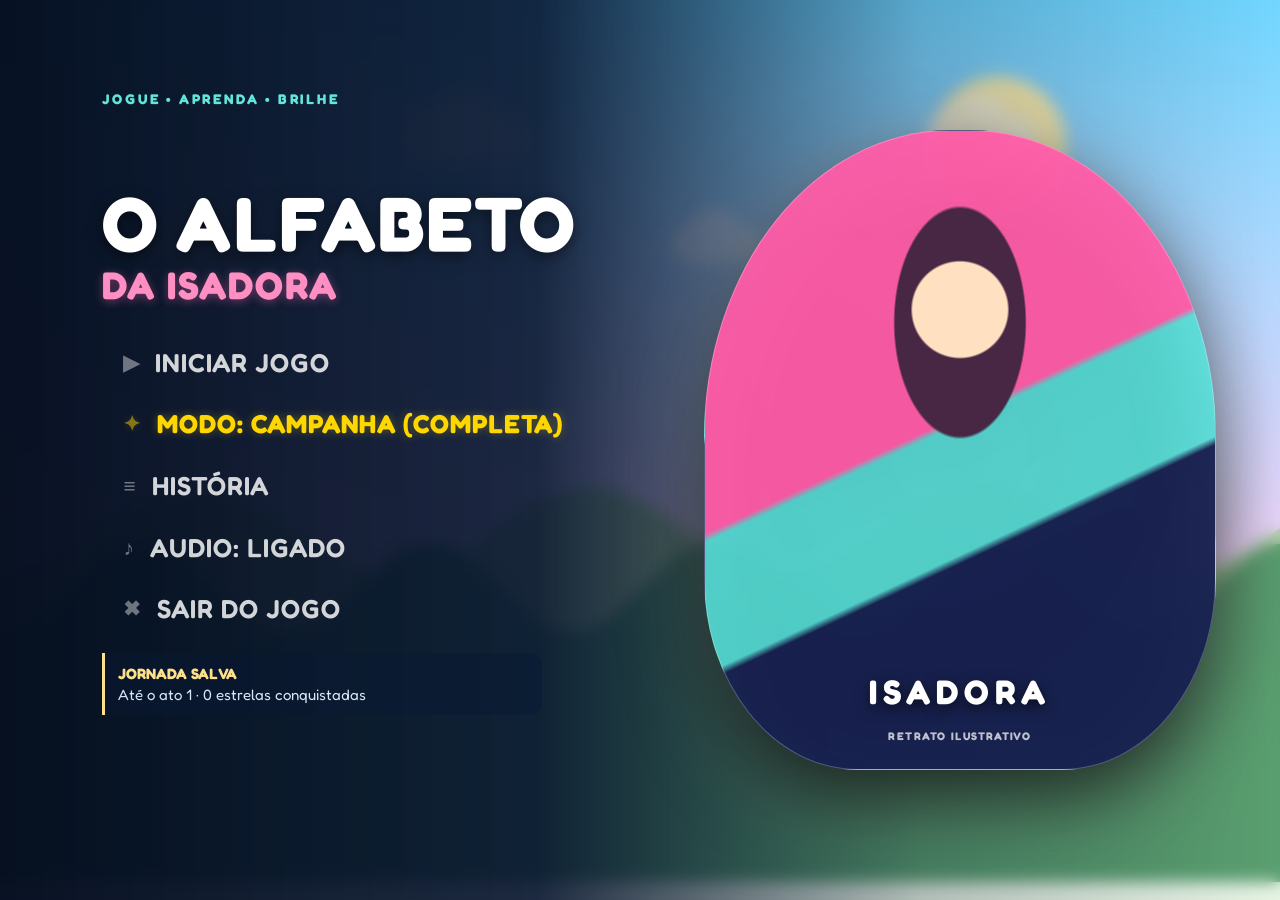
==== commit a3095f8e: "Update index.html" ====
--- a/index.html
+++ b/index.html
@@ -4,15 +4,11 @@
     <meta charset="UTF-8">
     <meta name="viewport" content="width=device-width, initial-scale=1.0, viewport-fit=cover">
     <meta name="theme-color" content="#1a252f">
-    <title>O Alfabeto da Isadora - Jogo Educativo Interativo</title>
-
-    <meta property="og:title" content="O Alfabeto da Isadora - Jogo Educativo Interativo">
+    <title>O Alfabeto da Isadora — Aventura Premium</title>
+
+    <meta property="og:title" content="O Alfabeto da Isadora — Aventura Premium">
     <meta property="og:description" content="Acelere por uma estrada mágica! Ajude Isadora nesta jornada épica para aprender o alfabeto e as sílabas. Jogue grátis!">
-    <meta property="og:image" content="Isadora.png">
     <meta property="og:type" content="website">
-
-    <link rel="manifest" href="manifest.json">
-    <link rel="apple-touch-icon" href="icone512.png">
     
     <link rel="preconnect" href="https://fonts.googleapis.com">
     <link rel="preconnect" href="https://fonts.gstatic.com" crossorigin>
@@ -209,7 +205,7 @@
 
         .ps5-hero-area { width: 50%; height: 100%; display: flex; justify-content: center; align-items: center; position: relative; perspective: 1000px; }
         .ps5-hero-glow { position: absolute; width: clamp(250px, 45vw, 600px); height: clamp(250px, 45vw, 600px); background: radial-gradient(circle, rgba(255, 16, 122, 0.4) 0%, rgba(0, 216, 255, 0.2) 40%, transparent 70%); border-radius: 50%; animation: pulsarLuz 3s alternate infinite ease-in-out; filter: blur(20px); will-change: transform, opacity; }
-        .ps5-hero-mascot { position: relative; z-index: 2; width: clamp(200px, 40vw, 550px); height: clamp(250px, 50vw, 700px); background-image: url('seu_personagem.png'); background-size: 300% 100%; background-position: 0% 0%; background-repeat: no-repeat; filter: drop-shadow(0 30px 40px rgba(0,0,0,0.8)) drop-shadow(0 0 20px rgba(255,255,255,0.2)); animation: breatheMascot 4s ease-in-out infinite; will-change: transform; }
+        .ps5-hero-mascot { position: relative; z-index: 2; width: clamp(200px, 40vw, 550px); height: clamp(250px, 50vw, 700px); background-image: none; background-size: 300% 100%; background-position: 0% 0%; background-repeat: no-repeat; filter: drop-shadow(0 30px 40px rgba(0,0,0,0.8)) drop-shadow(0 0 20px rgba(255,255,255,0.2)); animation: breatheMascot 4s ease-in-out infinite; will-change: transform; }
         
         @keyframes slideInLeft { from { opacity: 0; transform: translateX(-50px); } to { opacity: 1; transform: translateX(0); } }
         @keyframes breatheMascot { 0%, 100% { transform: translateY(0); } 50% { transform: translateY(-10px); } }
@@ -246,8 +242,8 @@
         #livro-container { width: 90vw; max-width: 600px; background: rgba(20, 25, 35, 0.7); border-radius: 20px; box-shadow: 0 30px 60px rgba(0,0,0,0.8); padding: clamp(20px, 5vmin, 40px); text-align: center; color: #E0E0E0; max-height: 90vh; overflow-y: auto; border: 1px solid rgba(255,255,255,0.1); }
         #livro-container .pagina { display: none; animation: fadeInLore 0.8s; } #livro-container .pagina.ativa { display: block; }
         @keyframes fadeInLore { from { opacity: 0; transform: translateY(20px); } to { opacity: 1; transform: translateY(0); } }
-        .foto-isadora-livro { width: clamp(100px, 25vmin, 140px); height: clamp(200px, 50vmin, 280px); margin: 0 auto 15px; background-image: url('seu_personagem.png'); background-size: 300% 100%; filter: drop-shadow(0 15px 15px rgba(0,0,0,0.8)); animation: flutuarLore 4s infinite; }
-        .foto-casa-livro { width: 100%; height: clamp(140px, 35vmin, 220px); margin-bottom: 20px; border-radius: 12px; background-image: url('casa_sorrir.png'); background-size: cover; background-position: center; border: 1px solid rgba(255,255,255,0.2); }
+        .foto-isadora-livro { width: clamp(100px, 25vmin, 140px); height: clamp(200px, 50vmin, 280px); margin: 0 auto 15px; background-image: none; background-size: 300% 100%; filter: drop-shadow(0 15px 15px rgba(0,0,0,0.8)); animation: flutuarLore 4s infinite; }
+        .foto-casa-livro { width: 100%; height: clamp(140px, 35vmin, 220px); margin-bottom: 20px; border-radius: 12px; background-image: none; background-size: cover; background-position: center; border: 1px solid rgba(255,255,255,0.2); }
         #livro-container h2 { color: #FFF; font-size: clamp(22px, 6vmin, 32px); margin-bottom: 10px; text-transform: uppercase; color: #FF69B4; } 
         #livro-container p { font-size: clamp(15px, 4vmin, 18px); margin-bottom: 15px; }
         .controles-livro { display: flex; justify-content: space-between; margin-top: 25px; align-items: center; border-top: 1px solid rgba(255,255,255,0.1); padding-top: 20px; }
@@ -408,6 +404,95 @@
         @media (prefers-reduced-motion: reduce) {
             *, *::before, *::after { animation-duration: .01ms !important; animation-iteration-count: 1 !important; scroll-behavior: auto !important; transition-duration: .01ms !important; }
         }
+        /* ========================================================
+           EDIÇÃO PREMIUM — CAMADA INCREMENTAL DE AVENTURA
+           Preserva o jogo original e acrescenta HUD, acessibilidade,
+           configuração e apresentações de contingência sem assets.
+           ======================================================== */
+        :root { --premium-pink: #ff5ca8; --premium-teal: #58e6df; --premium-gold: #ffe08a; --premium-ink: #081326; }
+        #ui-layer { min-width: min(330px, 64vw); }
+        #premium-status {
+            display: flex; align-items: center; gap: 9px; margin-top: 8px;
+            color: #dbeeff; font-size: clamp(10px, 2vmin, 14px); letter-spacing: .05em;
+        }
+        #premium-hearts { display: inline-flex; gap: 3px; color: var(--premium-pink); filter: drop-shadow(0 0 5px rgba(255,92,168,.7)); }
+        #premium-hearts span { transition: opacity .18s ease, transform .18s ease; }
+        #premium-hearts span.off { opacity: .2; transform: scale(.8); }
+        #premium-stars { margin-left: auto; color: var(--premium-gold); font-weight: 900; text-shadow: 0 0 8px rgba(255,224,138,.55); }
+        #premium-phase-tag { color: var(--premium-teal); font-size: .82em; font-weight: 900; text-transform: uppercase; }
+        #achievement-toast, #phase-banner {
+            position: fixed; z-index: 92; left: 50%; pointer-events: none; opacity: 0;
+            transform: translate(-50%, -18px) scale(.96); transition: opacity .28s ease, transform .28s cubic-bezier(.2,.8,.2,1);
+        }
+        #achievement-toast.show, #phase-banner.show { opacity: 1; transform: translate(-50%, 0) scale(1); }
+        #achievement-toast {
+            top: max(15px, env(safe-area-inset-top)); max-width: min(90vw, 520px); padding: 11px 18px;
+            color: #fff; background: linear-gradient(110deg, rgba(18,35,68,.94), rgba(72,25,84,.88));
+            border: 1px solid rgba(255,224,138,.65); border-radius: 999px;
+            box-shadow: 0 12px 35px rgba(0,0,0,.35), 0 0 24px rgba(255,224,138,.18);
+            text-align: center; font-size: clamp(12px, 2.4vw, 16px); font-weight: 800;
+        }
+        #phase-banner {
+            top: 50%; width: min(82vw, 650px); padding: 18px 24px;
+            background: linear-gradient(90deg, transparent, rgba(6,18,43,.9) 14%, rgba(25,58,90,.92) 50%, rgba(6,18,43,.9) 86%, transparent);
+            color: #fff; text-align: center; text-shadow: 0 3px 12px rgba(0,0,0,.8); letter-spacing: .08em;
+            font-size: clamp(17px, 4vw, 36px); font-weight: 900;
+        }
+        #phase-banner small { display: block; margin-top: 5px; color: var(--premium-gold); font-size: .42em; letter-spacing: .2em; }
+        #btn-config { margin-top: 4px; background: transparent; border: 1px solid rgba(255,255,255,.35); color: #d9f7ff; }
+        #settings-panel {
+            position: absolute; inset: 0; display: none; align-items: center; justify-content: center; z-index: 120;
+            background: rgba(2,8,21,.78); backdrop-filter: blur(14px); -webkit-backdrop-filter: blur(14px);
+        }
+        #settings-panel.open { display: flex; animation: premiumIn .25s ease both; }
+        .settings-card {
+            width: min(92vw, 470px); padding: clamp(22px, 5vw, 34px); color: #fff; text-align: left;
+            background: linear-gradient(145deg, rgba(23,45,82,.97), rgba(11,18,47,.98));
+            border: 1px solid rgba(98,232,224,.55); border-radius: 24px;
+            box-shadow: 0 24px 70px rgba(0,0,0,.5), inset 0 1px rgba(255,255,255,.14);
+        }
+        .settings-card h2 { margin: 0 0 5px; color: var(--premium-gold); font-size: clamp(24px, 6vw, 38px); }
+        .settings-card p { margin: 0 0 18px; color: #c3d6ed; line-height: 1.45; }
+        .settings-row { display: flex; align-items: center; justify-content: space-between; gap: 16px; min-height: 47px; border-top: 1px solid rgba(255,255,255,.1); font-weight: 700; }
+        .settings-row button { min-width: 90px; padding: 8px 12px; background: rgba(255,255,255,.12); border: 1px solid rgba(255,255,255,.3); border-radius: 999px; color: #fff; font: inherit; cursor: pointer; }
+        .settings-row button.on { color: #041a20; background: var(--premium-teal); border-color: var(--premium-teal); }
+        .settings-row input { width: min(42vw, 190px); accent-color: var(--premium-pink); }
+        .settings-row .asset-picker { display: inline-flex; align-items: center; min-height: 32px; padding: 7px 10px; border: 1px solid rgba(255,255,255,.32); border-radius: 999px; color: var(--premium-teal); cursor: pointer; font-size: 11px; letter-spacing: .04em; }
+        .settings-row .asset-picker:hover, .settings-row .asset-picker:focus { color: #071723; background: var(--premium-teal); outline: none; }
+        .settings-card .btn-pause-ui { width: 100%; margin-top: 19px; }
+        #campaign-card {
+            margin-top: clamp(12px, 2.2vh, 20px); max-width: min(90%, 440px); padding: 10px 13px;
+            color: #d8e6f8; background: rgba(9,25,52,.45); border-left: 3px solid var(--premium-gold); border-radius: 0 12px 12px 0;
+            font-size: clamp(11px, 2.2vw, 15px); line-height: 1.4;
+        }
+        #campaign-card strong { color: var(--premium-gold); }
+        .asset-fallback .ps5-hero-mascot {
+            overflow: hidden; background: radial-gradient(circle at 50% 28%, #ffe0c0 0 9%, transparent 9.4%),
+                radial-gradient(ellipse at 50% 30%, #472743 0 18%, transparent 18.5%),
+                linear-gradient(155deg, rgba(255,92,168,.95) 0 46%, rgba(88,230,223,.86) 47% 62%, rgba(23,33,80,.95) 63%);
+            background-size: auto; border-radius: 48% 48% 30% 30%; border: 1px solid rgba(255,255,255,.25);
+        }
+        .asset-fallback .ps5-hero-mascot::before { content: 'ISADORA'; position: absolute; left: 50%; bottom: 9%; transform: translateX(-50%); color: #fff; font-size: clamp(18px, 4vw, 34px); font-weight: 900; letter-spacing: .18em; text-shadow: 0 4px 14px rgba(0,0,0,.7); }
+        .asset-fallback .ps5-hero-mascot::after { content: 'RETRATO ILUSTRATIVO'; position: absolute; left: 50%; bottom: 4%; transform: translateX(-50%); color: rgba(255,255,255,.72); font-size: clamp(8px, 1.1vw, 11px); font-weight: 700; letter-spacing: .13em; white-space: nowrap; }
+        .foto-isadora-livro.pose-2 { background-position: 50% 0; }
+        .foto-isadora-livro.pose-3 { background-position: 100% 0; }
+        .asset-fallback .foto-isadora-livro, .asset-fallback .foto-casa-livro { background-image: radial-gradient(circle at 50% 24%, rgba(255,224,138,.8), transparent 24%), linear-gradient(140deg, #2a4d7d, #8d4d8b); }
+        #premium-results { display: grid; grid-template-columns: repeat(3, minmax(74px, 1fr)); gap: 9px; width: min(86vw, 430px); margin: 18px auto 4px; }
+        #premium-results div { padding: 10px 6px; border: 1px solid rgba(255,224,138,.42); border-radius: 12px; background: rgba(7,20,48,.55); }
+        #premium-results span, #premium-results strong { display: block; }
+        #premium-results span { color: #a9cce6; font-size: 10px; font-weight: 800; letter-spacing: .08em; }
+        #premium-results strong { margin-top: 3px; color: var(--premium-gold); font-size: 20px; }
+        #touch-actions-premium { display: none; position: fixed; z-index: 58; right: max(14px, env(safe-area-inset-right)); bottom: max(14px, env(safe-area-inset-bottom)); gap: 10px; pointer-events: none; }
+        #touch-actions-premium button { width: clamp(64px, 13vw, 92px); height: clamp(64px, 13vw, 92px); pointer-events: auto; border-radius: 50%; border: 2px solid rgba(255,255,255,.65); color: #fff; background: radial-gradient(circle at 35% 30%, rgba(255,255,255,.3), rgba(255,92,168,.92)); box-shadow: 0 10px 28px rgba(0,0,0,.34), inset 0 2px 8px rgba(255,255,255,.35); font: 900 clamp(10px, 2vw, 14px) 'Fredoka', sans-serif; letter-spacing: .06em; touch-action: none; }
+        #touch-actions-premium button.secondary { width: clamp(49px, 10vw, 68px); height: clamp(49px, 10vw, 68px); align-self: flex-end; background: rgba(18,52,83,.82); color: var(--premium-teal); }
+        body.premium-playing #touch-actions-premium { display: flex; }
+        @keyframes premiumIn { from { opacity: 0; transform: scale(.97); } to { opacity: 1; transform: scale(1); } }
+        @media (max-width: 760px) and (orientation: landscape) {
+            #ui-layer { top: 8px; left: 3vw; margin-top: 42px; padding: 8px 12px; }
+            #premium-status { margin-top: 5px; }
+            #phase-banner { top: 44%; }
+        }
+        @media (max-width: 760px) and (orientation: portrait) { #achievement-toast { top: 10px; } #premium-results { gap: 6px; } #premium-results strong { font-size: 17px; } }
     </style>
 </head>
 <body>
@@ -581,6 +666,8 @@
     
     let hitStopTime = 0;
     let shakeIntensity = 0;
+    let particulas = [];
+    let textosFlutuantes = [];
     
     let desafioFase1 = null;
     let desafioFase2 = null;
@@ -695,6 +782,8 @@
             progressFill.classList.remove('combo-ativo');
             letraUi.classList.remove('texto-combo-ativo');
         }
+        // A camada de aventura observa o resultado, sem tocar na regra pedagógica original.
+        if (typeof PremiumAdventure !== 'undefined') PremiumAdventure.onAnswer(acertou, comboAtual);
     }
 
     if(btnModulo) {
@@ -735,16 +824,18 @@
     nextBtnLivro.addEventListener('click', (e) => { e.preventDefault(); e.stopPropagation(); if(paginaAtual < totalPaginas) { paginaAtual++; atualizarLivroUI(); }});
 
     const AudioManager = {
-        somAtivo: localStorage.getItem('isadora_som') !== 'false', 
+        somAtivo: (() => { try { return localStorage.getItem('isadora_som') !== 'false'; } catch (_) { return true; } })(), 
         audioCtx: null, 
-        bgmMenu: new Audio('musica_menu.mp3'), 
-        bgmJogo: new Audio('musica_jogo.mp3'), 
-        sfxRisada: new Audio('risada.mp3'), 
+        // Sem os MP3 originais, a trilha procedural da aventura assume o papel.
+        // Objetos sem src evitam requisitar arquivos que não foram entregues.
+        bgmMenu: new Audio(), 
+        bgmJogo: new Audio(), 
+        sfxRisada: new Audio(), 
         musicaAtual: null,
         ultimaVoz: "", 
         
         init() { try { if (!this.audioCtx) { this.audioCtx = new (window.AudioContext || window.webkitAudioContext)(); } if (this.audioCtx.state === 'suspended') this.audioCtx.resume(); this.bgmMenu.loop = true; this.bgmJogo.loop = true; if(this.somAtivo && this.musicaAtual) { this.musicaAtual.play().catch(()=>{}); } } catch(e) {} },
-        toggle() { this.somAtivo = !this.somAtivo; localStorage.setItem('isadora_som', this.somAtivo); if (!this.somAtivo) { if(this.musicaAtual) this.fadeVolume(this.musicaAtual, 0, 500); } else { this.init(); if(this.musicaAtual) { this.musicaAtual.play().catch(()=>{}); this.fadeVolume(this.musicaAtual, 0.4, 500); } } this.updateUI(); return this.somAtivo; },
+        toggle() { this.somAtivo = !this.somAtivo; try { localStorage.setItem('isadora_som', this.somAtivo); } catch (_) {} if (!this.somAtivo) { if(this.musicaAtual) this.fadeVolume(this.musicaAtual, 0, 500); } else { this.init(); if(this.musicaAtual) { this.musicaAtual.play().catch(()=>{}); this.fadeVolume(this.musicaAtual, 0.4, 500); } } this.updateUI(); return this.somAtivo; },
         updateUI() { if(btnSom) btnSom.innerText = this.somAtivo ? '♪ SOM' : 'x MUDO'; if(btnSomMenu) btnSomMenu.innerHTML = this.somAtivo ? '<span class="ps5-icon">♪</span> AUDIO: LIGADO' : '<span class="ps5-icon">x</span> AUDIO: MUDO'; },
         fadeVolume(audioObj, targetVol, duration) { if(!audioObj) return; try { let startVol = audioObj.volume; let steps = 20; let stepTime = duration / steps; let volStep = (targetVol - startVol) / steps; let currentStep = 0; let fadeInterval = setInterval(() => { currentStep++; let newVol = startVol + (volStep * currentStep); if (newVol > 1) newVol = 1; if (newVol < 0) newVol = 0; audioObj.volume = newVol; if (currentStep >= steps) { clearInterval(fadeInterval); audioObj.volume = targetVol; if(targetVol === 0) audioObj.pause(); } }, stepTime); } catch(e) {} },
         playBGM(trackName) { let nextTrack = trackName === 'menu' ? this.bgmMenu : this.bgmJogo; if (this.musicaAtual === nextTrack) return; if (this.musicaAtual) { this.fadeVolume(this.musicaAtual, 0, 800); } this.musicaAtual = nextTrack; this.musicaAtual.volume = 0; if (this.somAtivo) { this.init(); this.musicaAtual.play().catch(()=>{}); this.fadeVolume(this.musicaAtual, 0.4, 800); } },
@@ -818,6 +909,7 @@
         else if (faseAtual === 4) { progressFill.style.width = isInfinite ? '100%' : ((acertosFase4 / dadosFase4.length) * 100) + '%'; }
         else if (faseAtual === 5) { progressFill.style.width = isInfinite ? '100%' : ((acertosFase5 / dadosFase5.length) * 100) + '%'; }
         else if (faseAtual === 6) { progressFill.style.width = isInfinite ? '100%' : ((acertosFase6 / dadosFase6.length) * 100) + '%'; }
+        else if (faseAtual === 7) { progressFill.style.width = isInfinite ? '100%' : ((numeroAtualIndex / numerosVitoria.length) * 100) + '%'; }
     }
 
     function prepararFase(fase) {
@@ -841,6 +933,7 @@
         else if (fase === 7) { metaAlfabeto.innerText = "PRÓLOGO DOS NÚMEROS"; metaAlfabeto.style.color = "#FFD700"; txtTutorial.innerText = "COLETE OS NÚMEROS!"; letraUi.innerText = "1, 2, 3..."; }
         
         atualizarProgressoHUD();
+        if (typeof PremiumAdventure !== 'undefined') PremiumAdventure.enterPhase(fase);
         tutorialAtivo = true; tutorialUI.style.display = 'flex'; setTimeout(() => { tutorialUI.style.opacity = '1'; }, 50);
         player.isJumping = true; player.y = 0; isHolding = false;
     }
@@ -855,19 +948,22 @@
 
     function dispararGrandFinale() {
         if(animationId) { cancelAnimationFrame(animationId); animationId = null; }
-        gameActive = false; isHolding = false;
+        gameActive = false; isHolding = false; 
+        document.body.classList.remove('premium-playing');
         
         hudLayer.style.display = 'none';
         btnSom.style.display = 'none';
         btnPause.style.display = 'none';
         
         AudioManager.playSuccessSFX(); setTimeout(()=> AudioManager.playRisada(), 1000);
-        for(let i=0; i<100; i++) particulas.push(new Particula(canvas.width/2, canvas.height/2, Math.random() > 0.5 ? '#FFD700' : '#FF1493', (Math.random()*20)-10, (Math.random()*20)-10, Math.random()*25+10));
+        PremiumAdventure.completeCampaign();
+        for(let i=0; i<100; i++) particulas.push(new Particula(window.innerWidth/2, window.innerHeight/2, Math.random() > 0.5 ? '#FFD700' : '#FF1493', (Math.random()*20)-10, (Math.random()*20)-10, Math.random()*25+10));
         
         function renderVictory() {
             ctx.clearRect(0, 0, canvas.width, canvas.height);
-            if (fundoImg1.complete) ctx.drawImage(fundoImg1, 0, 0, canvas.width, canvas.height);
-            particulas.forEach(p => { p.update(); p.draw(ctx); });
+            PremiumAdventure.drawWorld(ctx, faseAtual, window.innerWidth, window.innerHeight, bgX, estradaOffset, fundoImg1.complete && fundoImg1.naturalWidth > 0);
+            if (fundoImg1.complete && fundoImg1.naturalWidth > 0) ctx.drawImage(fundoImg1, 0, 0, window.innerWidth, window.innerHeight);
+            particulas.forEach(p => { p.update(1); p.draw(ctx); });
             particulas = particulas.filter(p => p.vida > 0);
             if (particulas.length > 0 && !gameActive) { requestAnimationFrame(renderVictory); }
         }
@@ -883,7 +979,7 @@
         if(animationId) { cancelAnimationFrame(animationId); animationId = null; }
         if(initTimeoutId) { clearTimeout(initTimeoutId); initTimeoutId = null; }
         
-        AudioManager.init(); AudioManager.playMagicSFX(); AudioManager.playRisada(); 
+        AudioManager.init(); AudioManager.playMagicSFX(); AudioManager.playRisada(); PremiumAdventure.startRun();
         
         const loader = document.getElementById('loading-screen');
         if (loader) {
@@ -955,6 +1051,7 @@
         shakeIntensity = 0;
         comboAtual = 0;
         itemTimer = 0;
+        PremiumAdventure.resetPhase();
 
         progressFill.classList.remove('combo-ativo');
         letraUi.classList.remove('texto-combo-ativo');
@@ -1037,6 +1134,7 @@
         if (loader) { loader.style.opacity = '0'; loader.style.visibility = 'hidden'; setTimeout(() => loader.style.display = 'none', 800); }
         
         gameActive = false; isHolding = false; 
+        document.body.classList.remove('premium-playing');
         player.isJumping = false; player.y = 0; player.vy = 0;
         
         tutorialAtivo = false; 
@@ -1046,8 +1144,9 @@
         btnSom.style.display = 'none';
         btnPause.style.display = 'none';
 
-        ctx.clearRect(0, 0, canvas.width, canvas.height);
-        if (fundoImg1.complete) ctx.drawImage(fundoImg1, 0, 0, canvas.width, canvas.height);
+        ctx.clearRect(0, 0, window.innerWidth, window.innerHeight);
+        PremiumAdventure.drawWorld(ctx, 1, window.innerWidth, window.innerHeight, bgX, estradaOffset, fundoImg1.complete && fundoImg1.naturalWidth > 0);
+        if (fundoImg1.complete && fundoImg1.naturalWidth > 0) ctx.drawImage(fundoImg1, 0, 0, window.innerWidth, window.innerHeight);
         
         AudioManager.playBGM('menu'); 
         startScreen.style.display = 'flex'; setTimeout(() => { startScreen.style.opacity = '1'; }, 50);
@@ -1098,9 +1197,11 @@
         });
     }
 
-    const fundoImg1 = new Image(); fundoImg1.src = 'cenario.png'; 
-    const fundoImg2 = new Image(); fundoImg2.src = 'cenario2.png'; 
-    const playerSprite = new Image(); playerSprite.src = 'seu_personagem.png'; 
+    // Os arquivos visuais originais não acompanharam a base recebida. As imagens
+    // ficam opcionais; o canvas produz um mundo completo quando elas não existem.
+    const fundoImg1 = new Image();
+    const fundoImg2 = new Image();
+    const playerSprite = new Image();
 
     class Particula {
         constructor(x, y, cor, vx, vy, tamanho) { this.x = x; this.y = y; this.cor = cor; this.vx = vx; this.vy = vy; this.tamanho = tamanho * scaleMultiplier; this.vida = 1.0; }
@@ -1315,8 +1416,7 @@
                 ctx.fillText(displayTexto, 0, 2 * scl);
 
                 ctx.restore();
-            }
-            else if (this.tipo === 'letra_desafio' || this.tipo === 'silaba') {
+            } else if (this.tipo === 'letra_desafio' || this.tipo === 'silaba') {
                 ctx.fillStyle = 'rgba(0,0,0,0.3)'; ctx.beginPath(); ctx.ellipse(0, this.radius + 10*scl, this.radius*0.8, 8*scl, 0, 0, Math.PI*2); ctx.fill();
                 
                 ctx.shadowColor = this.ignorarColisao ? '#555' : (this.tipo === 'silaba' ? '#FF1493' : '#00FFFF'); ctx.shadowBlur = this.ignorarColisao ? 0 : 30;
@@ -1412,12 +1512,402 @@
                     ctx.strokeStyle = 'rgba(0,0,0,0.3)'; ctx.lineWidth = 2*scl; for(let i=1; i<4; i++) { ctx.beginPath(); ctx.moveTo(basketX, basketY + (basketH/4)*i); ctx.lineTo(basketX+basketW, basketY + (basketH/4)*i); ctx.stroke(); }
                 }
                 ctx.restore();
+            } else {
+                // O sprite oficial continua sendo prioritário. Este desenho só evita
+                // uma tela sem protagonista quando o arquivo original não foi entregue.
+                PremiumAdventure.drawFallbackIsadora(ctx, this);
             }
         }
         jump() { if (!this.isJumping && faseAtual !== 3) { if (tutorialAtivo) { tutorialAtivo = false; tutorialUI.style.opacity = '0'; setTimeout(()=> tutorialUI.style.display = 'none', 500); } this.vy = this.jumpPower; this.isJumping = true; for(let i=0;i<10;i++) particulas.push(new Particula(this.x + this.width/2, this.y + this.height - (this.height*this.espacoVazio), 'rgba(255, 228, 225, 0.8)', (Math.random()*-4)-2, (Math.random()*-4)-1, Math.random()*10+5)); } }
     }
 
     const player = new Player(); let collectibles = []; let itemTimer = 0; 
+
+    /* ========================================================
+       PREMIUM ADVENTURE LAYER
+       Uma camada aditiva: não muda os arrays pedagógicos, os
+       Collectibles nem o Player original. Ela oferece cenários
+       procedurais, checkpoints gentis, recompensas, acessibilidade,
+       gamepad e áudio de contingência quando os MP3 não existem.
+       ======================================================== */
+    const PremiumAdventure = (() => {
+        const SAVE_KEY = 'isadora-premium-profile-v1';
+        const defaultProfile = {
+            version: 1, furthestAct: 1, totalStars: 0,
+            acts: {}, settings: { music: true, sfx: true, voice: true, volume: 0.62 }
+        };
+        const themes = {
+            1: { title: 'VALE DO ALFABETO', subtitle: 'Descubra letras pelo caminho', sky: ['#71d7ff', '#f4d9ff'], land: '#62a85c', accent: '#ffd75f' },
+            2: { title: 'FLORESTA DAS LETRAS', subtitle: 'Ouça, observe e escolha', sky: ['#175e70', '#80d5a5'], land: '#255f47', accent: '#b9ff82' },
+            3: { title: 'O VOO DA VITÓRIA', subtitle: 'A letra certa abre o céu', sky: ['#4d8eee', '#e3f6ff'], land: '#8b72d8', accent: '#fff2a1' },
+            4: { title: 'CASTELO DAS SÍLABAS', subtitle: 'Junte sons e palavras', sky: ['#473579', '#bb8de5'], land: '#6b4d97', accent: '#6cf0ec' },
+            5: { title: 'VALE DAS SOMBRAS', subtitle: 'Lembre, pense e avance', sky: ['#111d4b', '#644f91'], land: '#302751', accent: '#f4d671' },
+            6: { title: 'PONTE DAS FRASES', subtitle: 'Cada palavra leva adiante', sky: ['#42a8c5', '#d7eff8'], land: '#2c865d', accent: '#88ffe0' },
+            7: { title: 'VALE DOS NÚMEROS', subtitle: 'Uma nova aventura começa aqui', sky: ['#2775c2', '#846ee3'], land: '#4555a9', accent: '#ffdc63' }
+        };
+        const state = {
+            time: 0, lastPhase: 0, hazards: [], secrets: [], hazardTimer: 7.5, secretTimer: 12,
+            checkpointProgress: 0, checkpointCount: 0, gamepadJump: false, gamepadPause: false, gamepadRepeat: false,
+            profile: null, session: { score: 0, stars: 0, correct: 0, mistakes: 0, combo: 0, hearts: 3, startedAt: 0 },
+            toastTimer: 0, bannerTimer: 0, audioNext: 0
+        };
+        const reduced = () => window.matchMedia && window.matchMedia('(prefers-reduced-motion: reduce)').matches;
+        const safeGet = () => { try { return JSON.parse(localStorage.getItem(SAVE_KEY)) || {}; } catch (_) { return {}; } };
+        const safeSave = () => { try { localStorage.setItem(SAVE_KEY, JSON.stringify(state.profile)); } catch (_) {} };
+        const clampValue = (n, a, b) => Math.max(a, Math.min(b, n));
+        const isDrawable = (img) => Boolean(img && img.complete && img.naturalWidth > 0);
+
+        function profile() {
+            const stored = safeGet();
+            state.profile = {
+                ...defaultProfile, ...stored,
+                acts: stored.acts || {},
+                settings: { ...defaultProfile.settings, ...(stored.settings || {}) }
+            };
+        }
+
+        function progressValue() {
+            if (faseAtual === 1) return letrasColetadas.length / letrasParaVencerFase1;
+            if (faseAtual === 2) return acertosAtuaisFase2 / acertosParaVencerFase2;
+            if (faseAtual === 3) {
+                const word = palavrasVitoria[palavraAtualIndex] || '';
+                return (palavraAtualIndex + (word ? letraVitoriaIndex / word.length : 0)) / palavrasVitoria.length;
+            }
+            if (faseAtual === 4) return acertosFase4 / dadosFase4.length;
+            if (faseAtual === 5) return acertosFase5 / dadosFase5.length;
+            if (faseAtual === 6) return acertosFase6 / dadosFase6.length;
+            if (faseAtual === 7) return numeroAtualIndex / numerosVitoria.length;
+            return 0;
+        }
+
+        function get(id) { return document.getElementById(id); }
+        function toast(message) {
+            const el = get('achievement-toast'); if (!el) return;
+            el.textContent = message; el.classList.add('show'); clearTimeout(state.toastTimer);
+            state.toastTimer = setTimeout(() => el.classList.remove('show'), 2200);
+        }
+        function banner(theme) {
+            const el = get('phase-banner'); if (!el || isInfinite) return;
+            el.innerHTML = `${theme.title}<small>${theme.subtitle}</small>`; el.classList.add('show'); clearTimeout(state.bannerTimer);
+            state.bannerTimer = setTimeout(() => el.classList.remove('show'), 1700);
+        }
+        function updateMenuCard() {
+            const card = get('campaign-card'); if (!card) return;
+            card.innerHTML = `<strong>JORNADA SALVA</strong><br>Até o ato ${state.profile.furthestAct} · ${state.profile.totalStars} estrelas conquistadas`;
+        }
+        function updateHUD() {
+            const hearts = get('premium-hearts'); const star = get('premium-stars'); const phase = get('premium-phase-tag');
+            if (hearts) Array.from(hearts.children).forEach((heart, index) => heart.classList.toggle('off', index >= state.session.hearts));
+            if (star) star.textContent = `★ ${state.session.stars}  •  ${String(state.session.score).padStart(4, '0')}`;
+            if (phase) phase.textContent = `ATO ${faseAtual} • CHECKPOINT ${state.checkpointCount + 1}`;
+        }
+
+        function syncProgressAccessibility() {
+            const progressbar = progressFill && progressFill.parentElement;
+            if (progressbar) progressbar.setAttribute('aria-valuenow', String(Math.round(clampValue(progressValue() * 100, 0, 100))));
+        }
+
+        const Synth = {
+            context: null, master: null,
+            activate() {
+                if (!AudioManager.somAtivo || (!state.profile.settings.sfx && !state.profile.settings.music)) return false;
+                try {
+                    if (!this.context) {
+                        const AC = window.AudioContext || window.webkitAudioContext;
+                        if (!AC) return false;
+                        this.context = new AC();
+                        this.master = this.context.createGain();
+                        const compressor = this.context.createDynamicsCompressor();
+                        compressor.threshold.value = -20; compressor.knee.value = 20; compressor.ratio.value = 8;
+                        this.master.gain.value = state.profile.settings.volume;
+                        this.master.connect(compressor).connect(this.context.destination);
+                    }
+                    if (this.context.state === 'suspended') this.context.resume();
+                    return true;
+                } catch (_) { return false; }
+            },
+            tone(freq, duration, opts = {}) {
+                if (!this.activate() || (!state.profile.settings.sfx && !opts.music)) return;
+                const t = this.context.currentTime, oscillator = this.context.createOscillator(), gain = this.context.createGain();
+                oscillator.type = opts.type || 'sine'; oscillator.frequency.setValueAtTime(Math.max(30, freq), t);
+                if (opts.slide) oscillator.frequency.exponentialRampToValueAtTime(Math.max(30, opts.slide), t + duration);
+                gain.gain.setValueAtTime(.0001, t); gain.gain.exponentialRampToValueAtTime(opts.volume || .035, t + Math.min(.025, duration * .25)); gain.gain.exponentialRampToValueAtTime(.0001, t + duration);
+                oscillator.connect(gain).connect(this.master); oscillator.start(t); oscillator.stop(t + duration + .03);
+            },
+            sfx(kind) {
+                if (!state.profile.settings.sfx) return;
+                if (kind === 'jump') this.tone(330, .10, { type: 'triangle', slide: 520, volume: .045 });
+                if (kind === 'success') { this.tone(523, .12, { volume: .04 }); setTimeout(() => this.tone(784, .16, { volume: .035 }), 55); }
+                if (kind === 'error') this.tone(160, .18, { type: 'sawtooth', slide: 88, volume: .045 });
+                if (kind === 'checkpoint') { this.tone(440, .14, { type: 'sine', slide: 660, volume: .04 }); setTimeout(() => this.tone(880, .12, { volume: .03 }), 80); }
+                if (kind === 'secret') { this.tone(740, .1, { type: 'sine', slide: 1160, volume: .045 }); }
+            },
+            musicTick() {
+                if (!gameActive || !state.profile.settings.music || state.time < state.audioNext) return;
+                state.audioNext = state.time + (comboAtual >= 3 ? .62 : .95);
+                const root = [196, 220, 247, 174, 147, 196, 233][faseAtual - 1] || 196;
+                const scale = comboAtual >= 3 ? [1, 1.5, 2] : [1, 1.5];
+                const note = root * scale[Math.floor(state.time * 2.5) % scale.length];
+                this.tone(note, .27, { type: faseAtual === 5 ? 'triangle' : 'sine', slide: note * .98, volume: .010, music: true });
+            },
+            volume(value) { if (this.master) this.master.gain.value = value; }
+        };
+
+        function hookAudio() {
+            const originalMagic = AudioManager.playMagicSFX.bind(AudioManager);
+            const originalSuccess = AudioManager.playSuccessSFX.bind(AudioManager);
+            const originalError = AudioManager.playErrorSFX.bind(AudioManager);
+            const originalVoice = AudioManager.playVoice.bind(AudioManager);
+            const originalErrorVoice = AudioManager.playErrorVoice.bind(AudioManager);
+            const originalToggle = AudioManager.toggle.bind(AudioManager);
+            AudioManager.playMagicSFX = function() { originalMagic(); Synth.sfx('jump'); };
+            AudioManager.playSuccessSFX = function() { originalSuccess(); Synth.sfx('success'); };
+            AudioManager.playErrorSFX = function() { originalError(); Synth.sfx('error'); };
+            AudioManager.playVoice = function(text) { if (!state.profile.settings.voice) return; originalVoice(text); };
+            AudioManager.playErrorVoice = function() { if (!state.profile.settings.voice) return; originalErrorVoice(); };
+            AudioManager.toggle = function() { const enabled = originalToggle(); btnSom.setAttribute('aria-pressed', String(enabled)); btnSomMenu.setAttribute('aria-pressed', String(enabled)); return enabled; };
+        }
+
+        function createSettings() {
+            const container = document.getElementById('game-container');
+            const panel = document.createElement('section');
+            panel.id = 'settings-panel'; panel.setAttribute('role', 'dialog'); panel.setAttribute('aria-modal', 'true'); panel.setAttribute('aria-labelledby', 'settings-title');
+            panel.innerHTML = `<div class="settings-card"><h2 id="settings-title">CONFIGURAÇÕES</h2><p>Escolha como a aventura deve soar e se mover.</p><div class="settings-row"><span>Música</span><button type="button" id="setting-music"></button></div><div class="settings-row"><span>Efeitos</span><button type="button" id="setting-sfx"></button></div><div class="settings-row"><span>Voz da Isadora</span><button type="button" id="setting-voice"></button></div><div class="settings-row"><label for="setting-volume">Volume</label><input id="setting-volume" type="range" min="0" max="1" step="0.05"></div><button class="btn-pause-ui" id="settings-close" type="button">PRONTO</button></div>`;
+            container.appendChild(panel);
+            const artRow = document.createElement('div'); artRow.className = 'settings-row';
+            artRow.innerHTML = `<span>Personagem original</span><label class="asset-picker" for="setting-sprite">USAR SPRITE</label><input id="setting-sprite" type="file" accept="image/png,image/webp,image/jpeg" hidden>`;
+            panel.querySelector('.settings-card').appendChild(artRow);
+            const refresh = () => {
+                [['music', 'setting-music'], ['sfx', 'setting-sfx'], ['voice', 'setting-voice']].forEach(([key, id]) => { const btn = get(id); const on = state.profile.settings[key]; btn.textContent = on ? 'LIGADO' : 'DESLIGADO'; btn.classList.toggle('on', on); btn.setAttribute('aria-pressed', String(on)); });
+                get('setting-volume').value = state.profile.settings.volume;
+            };
+            [['music', 'setting-music'], ['sfx', 'setting-sfx'], ['voice', 'setting-voice']].forEach(([key, id]) => get(id).addEventListener('click', () => { state.profile.settings[key] = !state.profile.settings[key]; if (key === 'music' && !state.profile.settings.music && AudioManager.musicaAtual) AudioManager.musicaAtual.pause(); if (key === 'music' && state.profile.settings.music && gameActive) Synth.musicTick(); safeSave(); refresh(); }));
+            get('setting-volume').addEventListener('input', (event) => { state.profile.settings.volume = Number(event.target.value); Synth.volume(state.profile.settings.volume); safeSave(); });
+            get('setting-sprite').addEventListener('change', (event) => {
+                const file = event.target.files && event.target.files[0];
+                if (!file || !window.URL || !window.URL.createObjectURL) return;
+                if (state.spriteURL) window.URL.revokeObjectURL(state.spriteURL);
+                state.spriteURL = window.URL.createObjectURL(file); playerSprite.src = state.spriteURL;
+                document.querySelectorAll('.ps5-hero-mascot, .foto-isadora-livro').forEach((el) => { el.style.backgroundImage = `url("${state.spriteURL}")`; });
+                document.body.classList.remove('asset-fallback'); toast('SPRITE ORIGINAL ATIVADO PARA ESTA SESSAO');
+            });
+            get('settings-close').addEventListener('click', () => panel.classList.remove('open'));
+            const config = document.createElement('button'); config.id = 'btn-config'; config.className = 'btn-pause-ui'; config.type = 'button'; config.textContent = 'CONFIGURAÇÕES';
+            config.addEventListener('click', () => { refresh(); panel.classList.add('open'); }); pauseScreen.appendChild(config);
+        }
+
+        function createUI() {
+            const status = document.createElement('div'); status.id = 'premium-status';
+            status.innerHTML = `<span id="premium-hearts" aria-label="Proteção da jornada"><span>♥</span><span>♥</span><span>♥</span></span><span id="premium-phase-tag">ATO 1</span><span id="premium-stars">★ 0</span>`;
+            hudLayer.appendChild(status);
+            const toastEl = document.createElement('div'); toastEl.id = 'achievement-toast'; toastEl.setAttribute('role', 'status'); toastEl.setAttribute('aria-live', 'polite'); document.body.appendChild(toastEl);
+            const bannerEl = document.createElement('div'); bannerEl.id = 'phase-banner'; bannerEl.setAttribute('aria-live', 'polite'); document.body.appendChild(bannerEl);
+            const sidebar = document.querySelector('.ps5-sidebar'); const card = document.createElement('aside'); card.id = 'campaign-card'; sidebar.appendChild(card);
+            const touch = document.createElement('div'); touch.id = 'touch-actions-premium'; touch.setAttribute('aria-label', 'Controles de toque');
+            touch.innerHTML = `<button class="secondary" id="touch-repeat" type="button" aria-label="Ouvir a instrução novamente">OUVIR</button><button id="touch-jump" type="button" aria-label="Pular ou voar">PULAR</button>`;
+            document.getElementById('game-container').appendChild(touch);
+            const jumpButton = get('touch-jump');
+            jumpButton.addEventListener('pointerdown', (event) => { event.preventDefault(); if (!gameActive || isPaused) return; isHolding = true; if (faseAtual !== 3) player.jump(); });
+            ['pointerup', 'pointercancel', 'pointerleave'].forEach((eventName) => jumpButton.addEventListener(eventName, () => { isHolding = false; }));
+            get('touch-repeat').addEventListener('click', () => AudioManager.repeatVoice());
+            createSettings(); updateMenuCard();
+        }
+
+        function markAssetFallbacks() {
+            const check = () => { if (!isDrawable(playerSprite)) document.body.classList.add('asset-fallback'); };
+            playerSprite.addEventListener('error', check); playerSprite.addEventListener('load', () => document.body.classList.remove('asset-fallback')); setTimeout(check, 250);
+            [fundoImg1, fundoImg2].forEach((image) => image.addEventListener('error', () => document.body.classList.add('asset-fallback')));
+        }
+
+        function cloud(ctx, x, y, scale, color, alpha) {
+            ctx.save(); ctx.globalAlpha = alpha; ctx.fillStyle = color;
+            ctx.beginPath(); ctx.arc(x, y, 28 * scale, 0, Math.PI * 2); ctx.arc(x + 32 * scale, y - 8 * scale, 38 * scale, 0, Math.PI * 2); ctx.arc(x + 73 * scale, y + 4 * scale, 26 * scale, 0, Math.PI * 2); ctx.fill(); ctx.restore();
+        }
+        function hill(ctx, width, baseline, offset, color, height, frequency) {
+            ctx.fillStyle = color; ctx.beginPath(); ctx.moveTo(0, baseline);
+            for (let x = -100; x <= width + 100; x += 34) { const y = baseline - height * (.45 + .55 * Math.sin((x + offset) * frequency) * Math.sin((x + offset) * frequency)); ctx.lineTo(x, y); }
+            ctx.lineTo(width, baseline + height); ctx.lineTo(0, baseline + height); ctx.closePath(); ctx.fill();
+        }
+        function star(ctx, x, y, radius, color, spin = 0) {
+            ctx.save(); ctx.translate(x, y); ctx.rotate(spin); ctx.fillStyle = color; ctx.beginPath();
+            for (let i = 0; i < 10; i++) { const r = i % 2 ? radius * .43 : radius, a = i * Math.PI / 5 - Math.PI / 2; if (!i) ctx.moveTo(Math.cos(a) * r, Math.sin(a) * r); else ctx.lineTo(Math.cos(a) * r, Math.sin(a) * r); }
+            ctx.closePath(); ctx.fill(); ctx.restore();
+        }
+        function drawWorld(ctx, phase, width, height, bgOffset, roadOffset, hasNativeArt) {
+            const theme = themes[phase] || themes[1], t = reduced() ? 0 : state.time;
+            ctx.save();
+            if (!hasNativeArt) {
+                const sky = ctx.createLinearGradient(0, 0, 0, height); sky.addColorStop(0, theme.sky[0]); sky.addColorStop(.62, theme.sky[1]); sky.addColorStop(1, '#e7f5e4'); ctx.fillStyle = sky; ctx.fillRect(0, 0, width, height);
+            } else { ctx.fillStyle = 'rgba(10,25,55,.13)'; ctx.fillRect(0, 0, width, height); }
+            const drift = (bgOffset || 0);
+            if (phase === 1) {
+                ctx.globalAlpha = hasNativeArt ? .42 : 1; ctx.fillStyle = '#fff3b0'; ctx.beginPath(); ctx.arc(width * .78, height * .16, Math.min(width, height) * .075, 0, Math.PI * 2); ctx.fill();
+                for (let i = 0; i < 5; i++) cloud(ctx, (i * 260 + drift * .13) % (width + 260) - 90, height * (.15 + (i % 2) * .12), .75 + (i % 3) * .14, '#ffffff', .52);
+                hill(ctx, width, height * .72, drift * .05, '#a7cf9d', height * .18, .008); hill(ctx, width, height * .79, drift * .13, '#5a9f70', height * .19, .011);
+            } else if (phase === 2) {
+                ctx.globalAlpha = hasNativeArt ? .5 : 1; hill(ctx, width, height * .78, drift * .08, '#244a4c', height * .22, .013);
+                for (let i = 0; i < 10; i++) { const x = ((i * 157 + drift * .33) % (width + 150)) - 75, y = height * .54 + (i % 3) * 29; ctx.fillStyle = '#23523a'; ctx.fillRect(x, y, 15, height * .32); ctx.beginPath(); ctx.arc(x + 8, y - 24, 46 + (i % 3) * 8, 0, Math.PI * 2); ctx.fill(); }
+                ctx.fillStyle = '#ddff91'; for (let i = 0; i < 18; i++) { ctx.globalAlpha = .38 + Math.sin(t * 2 + i) * .2; ctx.fillRect((i * 91 + t * 9) % width, height * (.18 + (i % 5) * .1), 2, 2); }
+            } else if (phase === 3) {
+                ctx.globalAlpha = hasNativeArt ? .45 : 1; for (let i = 0; i < 7; i++) cloud(ctx, (i * 210 + drift * .2) % (width + 200) - 80, height * (.12 + (i % 4) * .14), .65 + (i % 2) * .22, '#ffffff', .7);
+                ctx.fillStyle = '#8478c8'; for (let i = 0; i < 3; i++) { const x = (i * 370 + drift * .26) % (width + 300) - 140, y = height * (.53 + (i % 2) * .11); ctx.beginPath(); ctx.ellipse(x, y, 110, 28, 0, 0, Math.PI * 2); ctx.fill(); ctx.fillStyle = '#4b6d62'; ctx.fillRect(x - 66, y - 36, 132, 35); ctx.fillStyle = '#8478c8'; }
+            } else if (phase === 4) {
+                ctx.globalAlpha = hasNativeArt ? .44 : 1; hill(ctx, width, height * .8, drift * .09, '#54427d', height * .17, .01);
+                const bx = width * .68 + (drift * .1 % 65); ctx.fillStyle = '#715aa5'; ctx.fillRect(bx - 110, height * .31, 220, height * .43); [bx - 75, bx, bx + 75].forEach((x, i) => { ctx.fillStyle = '#8068bd'; ctx.fillRect(x - 25, height * (.18 + (i % 2) * .05), 50, height * .48); ctx.beginPath(); ctx.moveTo(x - 39, height * (.18 + (i % 2) * .05)); ctx.lineTo(x, height * (.08 + (i % 2) * .05)); ctx.lineTo(x + 39, height * (.18 + (i % 2) * .05)); ctx.fill(); });
+            } else if (phase === 5) {
+                ctx.globalAlpha = hasNativeArt ? .55 : 1; ctx.fillStyle = '#f7ecc4'; ctx.beginPath(); ctx.arc(width * .76, height * .19, Math.min(width, height) * .06, 0, Math.PI * 2); ctx.fill(); ctx.fillStyle = '#111938'; for (let i = 0; i < 40; i++) { const x = (i * 67) % width, y = (i * 47) % (height * .55); ctx.fillRect(x, y, (i % 3) + 1, (i % 3) + 1); }
+                hill(ctx, width, height * .81, drift * .1, '#19263c', height * .25, .016); ctx.fillStyle = 'rgba(222,231,255,.12)'; for (let i = 0; i < 4; i++) ctx.fillRect(0, height * (.56 + i * .07), width, 17);
+            } else if (phase === 6) {
+                ctx.globalAlpha = hasNativeArt ? .44 : 1; hill(ctx, width, height * .76, drift * .08, '#508c66', height * .21, .011); ctx.fillStyle = '#4bb9d7'; ctx.fillRect(0, height * .63, width, height * .22); ctx.strokeStyle = 'rgba(255,255,255,.6)'; ctx.lineWidth = 3; for (let y = height * .67; y < height * .84; y += 17) { ctx.beginPath(); ctx.moveTo(0, y + Math.sin(t + y) * 3); ctx.lineTo(width, y + Math.sin(t + y + 1) * 3); ctx.stroke(); }
+                ctx.fillStyle = '#8b603e'; ctx.fillRect(0, height * .61, width, 24); for (let x = -100 - (roadOffset % 90); x < width + 100; x += 90) { ctx.fillStyle = '#5b3927'; ctx.fillRect(x, height * .58, 10, height * .25); }
+            } else if (phase === 7) {
+                ctx.globalAlpha = hasNativeArt ? .48 : 1; hill(ctx, width, height * .79, drift * .08, '#4d65a7', height * .2, .01); const nums = ['1', '2', '3', '+', '4']; ctx.font = `900 ${Math.max(40, width * .075)}px Fredoka, sans-serif`; ctx.textAlign = 'center'; for (let i = 0; i < nums.length; i++) { ctx.fillStyle = i % 2 ? '#ffe078' : '#a6f9ed'; ctx.globalAlpha = .24; ctx.fillText(nums[i], ((i * 220 + drift * .18) % (width + 180)) - 80, height * (.25 + (i % 3) * .13)); }
+            }
+            ctx.globalAlpha = 1; ctx.restore();
+        }
+
+        function drawGameplay(ctx) {
+            ctx.save();
+            for (const hazard of state.hazards) {
+                ctx.save(); ctx.translate(hazard.x, hazard.y); ctx.globalAlpha = hazard.hit ? .35 : 1;
+                if (hazard.kind === 'rock') { ctx.fillStyle = '#6e6270'; ctx.beginPath(); ctx.moveTo(-25, 0); ctx.lineTo(-12, -28); ctx.lineTo(18, -32); ctx.lineTo(31, -7); ctx.lineTo(20, 2); ctx.closePath(); ctx.fill(); ctx.fillStyle = 'rgba(255,255,255,.22)'; ctx.beginPath(); ctx.arc(-4, -19, 7, 0, Math.PI * 2); ctx.fill(); }
+                else if (hazard.kind === 'crate') { ctx.fillStyle = '#aa7040'; ctx.fillRect(-25, -38, 50, 38); ctx.strokeStyle = '#5d3723'; ctx.lineWidth = 4; ctx.strokeRect(-25, -38, 50, 38); ctx.beginPath(); ctx.moveTo(-24, -37); ctx.lineTo(24, -2); ctx.moveTo(24, -37); ctx.lineTo(-24, -2); ctx.stroke(); }
+                else { ctx.strokeStyle = '#f6e16d'; ctx.lineWidth = 5; ctx.beginPath(); ctx.moveTo(-20, 0); ctx.quadraticCurveTo(0, -50, 20, 0); ctx.stroke(); ctx.fillStyle = '#ffd95a'; ctx.beginPath(); ctx.arc(0, -26, 9, 0, Math.PI * 2); ctx.fill(); }
+                ctx.restore();
+            }
+            for (const secret of state.secrets) { const t = reduced() ? 0 : state.time; star(ctx, secret.x, secret.y, 16 + Math.sin(t * 5 + secret.x) * 3, '#ffe36d', t * 1.2); }
+            ctx.restore();
+        }
+
+        function drawFallbackIsadora(ctx, p) {
+            const scale = scaleMultiplier * (p.isJumping ? .94 : 1), width = 76 * scale, height = 132 * scale;
+            p.width = width; p.height = height;
+            const ground = window.innerHeight - alturaChao - height + 26, baseY = faseAtual === 3 ? p.y + height : Math.min(p.y + height, ground + height);
+            ctx.save(); ctx.translate(p.x + width * .5, baseY - height * .45); ctx.rotate(p.tilt || 0);
+            if (faseAtual === 3) {
+                const balloonY = -height * 1.2, balloonW = width * 1.35;
+                const balloon = ctx.createRadialGradient(-balloonW * .18, balloonY - height * .1, width * .06, 0, balloonY, balloonW * .72);
+                balloon.addColorStop(0, '#ffe6a8'); balloon.addColorStop(.38, '#ff77b5'); balloon.addColorStop(1, '#7647b7');
+                ctx.save(); ctx.shadowColor = 'rgba(255,105,180,.55)'; ctx.shadowBlur = 18 * scale; ctx.fillStyle = balloon;
+                ctx.beginPath(); ctx.ellipse(0, balloonY, balloonW * .7, height * .48, 0, 0, Math.PI * 2); ctx.fill(); ctx.shadowBlur = 0;
+                ctx.strokeStyle = 'rgba(255,244,203,.72)'; ctx.lineWidth = 2 * scale;
+                [-.42, .42].forEach((side) => { ctx.beginPath(); ctx.moveTo(side * balloonW, balloonY + height * .25); ctx.lineTo(side * width * .42, -height * .02); ctx.stroke(); });
+                ctx.fillStyle = '#8a5836'; ctx.fillRect(-width * .42, -height * .02, width * .84, height * .15); ctx.restore();
+            }
+            ctx.globalAlpha = .28; ctx.fillStyle = '#091426'; ctx.beginPath(); ctx.ellipse(0, height * .52, width * .42, 7 * scale, 0, 0, Math.PI * 2); ctx.fill(); ctx.globalAlpha = 1;
+            ctx.shadowColor = 'rgba(255,110,180,.45)'; ctx.shadowBlur = 14 * scale; ctx.fillStyle = '#ff8fbe'; ctx.beginPath(); ctx.ellipse(0, height * .13, width * .33, height * .38, 0, 0, Math.PI * 2); ctx.fill();
+            ctx.shadowBlur = 0; ctx.fillStyle = '#3c2942'; ctx.beginPath(); ctx.arc(0, -height * .27, width * .28, 0, Math.PI * 2); ctx.fill();
+            ctx.fillStyle = '#f4b58e'; ctx.beginPath(); ctx.arc(0, -height * .22, width * .21, 0, Math.PI * 2); ctx.fill();
+            ctx.fillStyle = '#4d2b47'; ctx.beginPath(); ctx.arc(-width * .17, -height * .36, width * .13, 0, Math.PI * 2); ctx.arc(width * .17, -height * .36, width * .13, 0, Math.PI * 2); ctx.fill();
+            ctx.fillStyle = '#fff'; ctx.fillRect(-width * .22, height * .38, width * .16, height * .18); ctx.fillRect(width * .06, height * .38, width * .16, height * .18);
+            ctx.restore();
+        }
+
+        function checkpoint() {
+            state.checkpointCount++; state.checkpointProgress = progressValue(); state.session.hearts = 3; Synth.sfx('checkpoint'); toast('✦ PONTO DE BRILHO SALVO — SUA JORNADA ESTÁ SEGURA');
+        }
+        function respawnGentle() {
+            state.session.hearts = 3; state.hazards = []; state.secrets = []; shakeIntensity = 3; hitStopTime = 0;
+            player.vy = 0; player.isJumping = false; player.y = 0; toast('VOLTA MÁGICA AO ÚLTIMO PONTO DE BRILHO');
+            for (let i = 0; i < 20; i++) particulas.push(new Particula(player.x + player.width / 2, window.innerHeight - alturaChao - 20, '#ffb9d7', (Math.random() - .5) * 6, -Math.random() * 5, Math.random() * 10 + 4));
+        }
+        function hitHazard(hazard) {
+            if (hazard.hit) return; hazard.hit = true; state.session.hearts--; shakeIntensity = Math.min(5, shakeIntensity + 3); damageOverlay.classList.add('damage-active'); setTimeout(() => damageOverlay.classList.remove('damage-active'), 180); Synth.sfx('error');
+            textosFlutuantes.push(new TextoFlutuante(state.session.hearts > 0 ? 'PULO QUASE CERTO!' : 'VAMOS TENTAR DE NOVO!', hazard.x, hazard.y - 70, '#fff', '#9b4d75'));
+            if (state.session.hearts <= 0) setTimeout(respawnGentle, 450);
+        }
+        function spawnHazard() {
+            if (faseAtual === 3 || state.hazards.length > 2) return;
+            const kinds = faseAtual < 3 ? ['rock', 'rock', 'crate'] : faseAtual > 5 ? ['crate', 'lantern'] : ['rock', 'crate', 'lantern'];
+            state.hazards.push({ x: window.innerWidth + 150, y: window.innerHeight - alturaChao - 8, kind: kinds[Math.floor(Math.random() * kinds.length)], hit: false });
+        }
+        function updateWorldObjects(timeScale, deltaTime) {
+            state.hazardTimer -= deltaTime / 1000; state.secretTimer -= deltaTime / 1000;
+            if (state.hazardTimer <= 0) { spawnHazard(); state.hazardTimer = 6.2 + Math.random() * 4; }
+            if (state.secretTimer <= 0 && collectibles.length === 0) { state.secrets.push({ x: window.innerWidth + 120, y: window.innerHeight * (.32 + Math.random() * .22) }); state.secretTimer = 16 + Math.random() * 10; }
+            for (const hazard of state.hazards) {
+                hazard.x -= gameSpeed * timeScale;
+                const px = player.x + player.width * .55;
+                if (!hazard.hit && !player.isJumping && Math.abs(px - hazard.x) < 32 + player.width * .24) hitHazard(hazard);
+            }
+            state.hazards = state.hazards.filter((h) => h.x > -80);
+            for (const secret of state.secrets) { secret.x -= gameSpeed * timeScale; const dx = player.x + player.width * .5 - secret.x, dy = player.y + player.height * .45 - secret.y; if (Math.hypot(dx, dy) < 48 + player.width * .3) { secret.done = true; state.session.stars++; state.session.score += 120; Synth.sfx('secret'); toast('★ ESTRELA DOURADA ENCONTRADA!'); } }
+            state.secrets = state.secrets.filter((s) => !s.done && s.x > -60);
+        }
+        function pollGamepad() {
+            const pads = navigator.getGamepads ? navigator.getGamepads() : []; const pad = Array.from(pads || []).find(Boolean); if (!pad) return;
+            const jump = Boolean(pad.buttons[0]?.pressed), pause = Boolean(pad.buttons[9]?.pressed), repeat = Boolean(pad.buttons[3]?.pressed);
+            if (jump && !state.gamepadJump && gameActive && !isPaused) { if (faseAtual !== 3) player.jump(); } isHolding = faseAtual === 3 ? jump : isHolding;
+            if (pause && !state.gamepadPause && gameActive) btnPause.click(); if (repeat && !state.gamepadRepeat) AudioManager.repeatVoice();
+            state.gamepadJump = jump; state.gamepadPause = pause; state.gamepadRepeat = repeat;
+        }
+
+        function enterPhase(phase) {
+            if (state.lastPhase === phase) return;
+            state.lastPhase = phase; state.hazards = []; state.secrets = []; state.hazardTimer = 6.8; state.secretTimer = 11; state.checkpointProgress = 0; state.checkpointCount = 0;
+            if (!isInfinite) {
+                state.profile.acts[phase] = { ...(state.profile.acts[phase] || {}), reached: true };
+                if (phase > 1) state.profile.acts[phase - 1] = { ...(state.profile.acts[phase - 1] || {}), completed: true };
+            }
+            state.profile.furthestAct = Math.max(state.profile.furthestAct, phase); safeSave(); updateMenuCard(); banner(themes[phase] || themes[1]);
+        }
+        function resetPhase() {
+            state.lastPhase = 0; state.checkpointProgress = 0; state.checkpointCount = 0;
+            state.hazards = []; state.secrets = []; state.hazardTimer = 7; state.secretTimer = 13;
+        }
+        function onAnswer(correct, combo) {
+            if (!gameActive) return;
+            state.session.combo = combo;
+            if (correct) { state.session.correct++; state.session.score += 100 + combo * 25; if (combo > 0 && combo % 5 === 0) { state.session.stars++; toast(`COMBO ${combo}! UMA ESTRELA DE CORAGEM FOI CONQUISTADA`); } }
+            else { state.session.mistakes++; state.session.combo = 0; }
+            const progress = progressValue(); if (correct && progress >= state.checkpointProgress + .25 && progress < 1) checkpoint(); updateHUD();
+        }
+        function startRun() {
+            state.session = { score: 0, stars: 0, correct: 0, mistakes: 0, combo: 0, hearts: 3, startedAt: Date.now() };
+            state.lastPhase = 0; state.checkpointProgress = 0; state.checkpointCount = 0;
+            state.hazards = []; state.secrets = []; state.hazardTimer = 7; state.secretTimer = 13; document.body.classList.add('premium-playing'); updateHUD(); syncProgressAccessibility();
+        }
+        function completeCampaign() {
+            const elapsed = Math.max(1, Math.round((Date.now() - state.session.startedAt) / 1000));
+            const accuracy = state.session.correct ? Math.round(state.session.correct / (state.session.correct + state.session.mistakes || 1) * 100) : 100;
+            state.profile.totalStars += state.session.stars; state.profile.furthestAct = 7; state.profile.acts[7] = { completed: true, bestScore: Math.max(state.profile.acts[7]?.bestScore || 0, state.session.score), accuracy }; safeSave(); updateMenuCard();
+            let results = document.getElementById('premium-results');
+            if (!results) { results = document.createElement('div'); results.id = 'premium-results'; results.className = 'run-stats'; victoryScreen.querySelector('.credits').after(results); }
+            results.innerHTML = `<div><span>ESTRELAS</span><strong>${state.session.stars}</strong></div><div><span>ACERTOS</span><strong>${accuracy}%</strong></div><div><span>TEMPO</span><strong>${Math.floor(elapsed / 60)}:${String(elapsed % 60).padStart(2, '0')}</strong></div>`;
+            toast('JORNADA REGISTRADA — VOCÊ ILUMINOU O ALFABETO!');
+        }
+        function update(timeScale, deltaTime) {
+            if (!gameActive || isPaused) return;
+            if (reduced()) shakeIntensity = 0;
+            state.time += deltaTime / 1000; if (state.lastPhase !== faseAtual) enterPhase(faseAtual); updateWorldObjects(timeScale, deltaTime); pollGamepad(); Synth.musicTick(); updateHUD(); syncProgressAccessibility();
+        }
+        function install() {
+            profile(); createUI(); hookAudio(); markAssetFallbacks();
+            btnSom.setAttribute('aria-pressed', String(AudioManager.somAtivo));
+            btnSomMenu.setAttribute('aria-pressed', String(AudioManager.somAtivo));
+            window.addEventListener('keydown', (event) => {
+                if (event.code === 'Escape') {
+                    const settings = get('settings-panel');
+                    if (settings && settings.classList.contains('open')) { event.preventDefault(); settings.classList.remove('open'); return; }
+                    if (modalHistoria.style.display === 'flex') { event.preventDefault(); btnFecharHistoria.click(); return; }
+                    if (gameActive && !isPaused) { event.preventDefault(); btnPause.click(); }
+                }
+                if (event.code === 'KeyR') { event.preventDefault(); AudioManager.repeatVoice(); }
+            });
+            document.addEventListener('visibilitychange', () => { if (document.hidden && gameActive && !isPaused) btnPause.click(); });
+            btnPause.addEventListener('click', () => {
+                if (!isPaused) return;
+                isHolding = false;
+                try { window.speechSynthesis.cancel(); } catch (_) {}
+                if (AudioManager.musicaAtual) AudioManager.musicaAtual.pause();
+            });
+            btnContinuar.addEventListener('click', () => {
+                if (state.profile.settings.music) Synth.musicTick();
+            });
+        }
+        return { install, startRun, resetPhase, enterPhase, onAnswer, completeCampaign, update, drawWorld, drawGameplay, drawFallbackIsadora };
+    })();
+    PremiumAdventure.install();
     let itemInterval = 2500; 
 
     // Ajustado para evitar duplicação de eventos (touchstart acionando mouse)
@@ -1436,7 +1926,7 @@
     window.addEventListener('touchstart', handleDown, {passive: false}); 
     window.addEventListener('touchend', handleUp); 
     window.addEventListener('touchcancel', handleUp); 
-    window.addEventListener('keydown', (e) => { if (e.code === 'Space' || e.code === 'ArrowUp') { isHolding = true; if (tutorialAtivo) { tutorialAtivo = false; tutorialUI.style.opacity = '0'; setTimeout(()=> tutorialUI.style.display = 'none', 500); } if(gameActive && !isPaused && faseAtual !== 3) player.jump(); } }); window.addEventListener('keyup', (e) => { if (e.code === 'Space' || e.code === 'ArrowUp') isHolding = false; });
+    window.addEventListener('keydown', (e) => { if (e.code === 'Space' || e.code === 'ArrowUp') { e.preventDefault(); isHolding = true; if (tutorialAtivo) { tutorialAtivo = false; tutorialUI.style.opacity = '0'; setTimeout(()=> tutorialUI.style.display = 'none', 500); } if(gameActive && !isPaused && faseAtual !== 3) player.jump(); } }); window.addEventListener('keyup', (e) => { if (e.code === 'Space' || e.code === 'ArrowUp') { e.preventDefault(); isHolding = false; } });
 
     let lastTime = 0;
     function animate(timeStamp) {
@@ -1478,6 +1968,7 @@
             ctx.drawImage(fundoAtual, bgX + bgW * 2, 0, bgW, ch); 
             ctx.save(); ctx.translate(bgX + bgW * 4, 0); ctx.scale(-1, 1); ctx.drawImage(fundoAtual, 0, 0, bgW, ch); ctx.restore();
         }
+        PremiumAdventure.drawWorld(ctx, faseAtual, cw, ch, bgX, estradaOffset, fundoAtual.complete && fundoAtual.naturalWidth > 0);
         
         let groundY = ch - alturaChao; 
         if(!isPaused) estradaOffset += (gameSpeed * 2.5) * timeScale; 
@@ -1504,7 +1995,8 @@
             if (p.vida <= 0) particulas.splice(i, 1);
         }
 
-        player.update(timeScale); player.draw(ctx);
+        PremiumAdventure.update(timeScale, deltaTime); 
+        player.update(timeScale); player.draw(ctx); PremiumAdventure.drawGameplay(ctx);
 
         if (itemTimer > itemInterval) { 
             let podeSpawnar = true;
@@ -1882,7 +2374,8 @@
         btnSom.style.display = 'none'; 
         btnPause.style.display = 'none';
         redimensionarCanvas(); 
-        if (!gameActive && fundoImg1.complete) ctx.drawImage(fundoImg1, 0, 0, canvas.width, canvas.height); 
+        if (!gameActive && fundoImg1.complete && fundoImg1.naturalWidth > 0) ctx.drawImage(fundoImg1, 0, 0, window.innerWidth, window.innerHeight); 
+        else PremiumAdventure.drawWorld(ctx, 1, window.innerWidth, window.innerHeight, bgX, estradaOffset, false);
         
         setTimeout(() => {
             const loader = document.getElementById('loading-screen');
@@ -1891,7 +2384,7 @@
                 loader.style.visibility = 'hidden';
                 setTimeout(() => loader.style.display = 'none', 800);
             }
-        }, 1500); 
+        }, 420); 
     }
 </script>
 
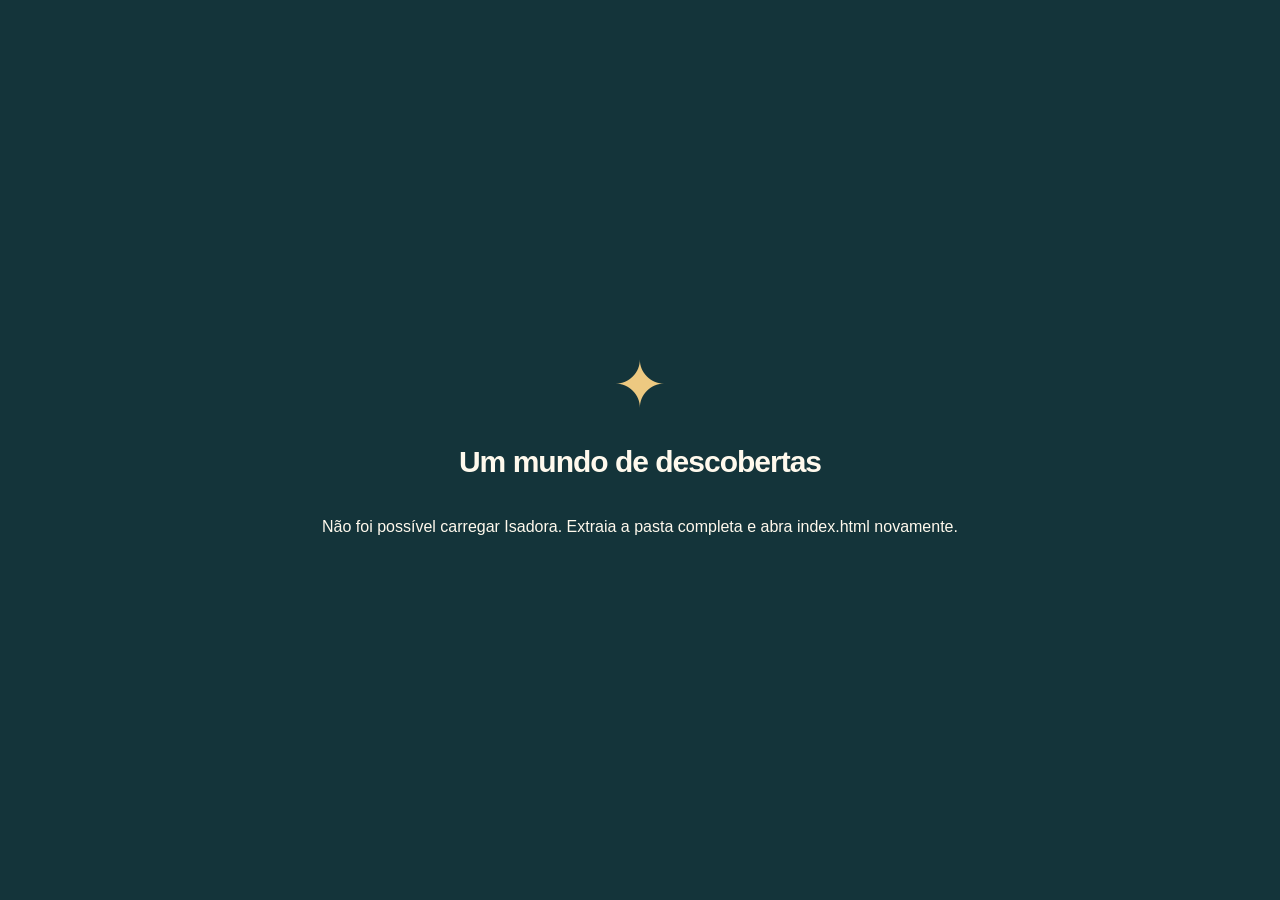
==== commit 2ce4dc78: "Add files via upload" ====
--- a/index.html
+++ b/index.html
@@ -1,2392 +1,14 @@
-<!DOCTYPE html>
-<html lang="pt-BR">
-<head>
-    <meta charset="UTF-8">
-    <meta name="viewport" content="width=device-width, initial-scale=1.0, viewport-fit=cover">
-    <meta name="theme-color" content="#1a252f">
-    <title>O Alfabeto da Isadora — Aventura Premium</title>
-
-    <meta property="og:title" content="O Alfabeto da Isadora — Aventura Premium">
-    <meta property="og:description" content="Acelere por uma estrada mágica! Ajude Isadora nesta jornada épica para aprender o alfabeto e as sílabas. Jogue grátis!">
-    <meta property="og:type" content="website">
-    
-    <link rel="preconnect" href="https://fonts.googleapis.com">
-    <link rel="preconnect" href="https://fonts.gstatic.com" crossorigin>
-    <link href="https://fonts.googleapis.com/css2?family=Fredoka:wght@400;600;700;900&display=swap" rel="stylesheet">
-
-    <style>
-        /* ========================================================
-           BASE & RESET
-           ======================================================== */
-        * { margin: 0; padding: 0; box-sizing: border-box; }
-        body {
-            background-color: #1a252f;
-            overflow: hidden; 
-            font-family: 'Fredoka', 'Segoe UI', sans-serif;
-            user-select: none; touch-action: none; -webkit-touch-callout: none;
-            -webkit-font-smoothing: antialiased;
-            -moz-osx-font-smoothing: grayscale;
-        }
-        #game-container {
-            position: fixed; top: 0; left: 0; right: 0; bottom: 0;
-            width: 100%; height: 100%; overflow: hidden;
-            background: linear-gradient(180deg, #87CEEB 0%, #E0F6FF 100%);
-        }
-        canvas { display: block; width: 100%; height: 100%; touch-action: none; }
-
-        /* ========================================================
-           TELA DE CARREGAMENTO SUPREMA (LOADER PS5 NEXT-GEN)
-           ======================================================== */
-        #loading-screen {
-            position: fixed; top: 0; left: 0; width: 100%; height: 100%;
-            background-color: #050811;
-            background-image: 
-                radial-gradient(circle at 20% 30%, rgba(0, 243, 255, 0.08) 0%, transparent 50%),
-                radial-gradient(circle at 80% 70%, rgba(255, 0, 127, 0.08) 0%, transparent 50%);
-            z-index: 999999;
-            display: flex; flex-direction: column; justify-content: center; align-items: center;
-            transition: opacity 0.6s cubic-bezier(0.25, 1, 0.5, 1), visibility 0.6s;
-            will-change: opacity, visibility;
-        }
-        
-        .loader-ring {
-            width: clamp(80px, 15vw, 120px); height: clamp(80px, 15vw, 120px);
-            position: relative;
-            margin-bottom: 40px;
-            display: flex; justify-content: center; align-items: center;
-            background: radial-gradient(circle, rgba(255, 215, 0, 0.15) 0%, transparent 60%);
-            animation: pulseCore 2s ease-in-out infinite alternate;
-        }
-        
-        .loader-ring::before, .loader-ring::after {
-            content: ''; position: absolute; border-radius: 50%; border: 4px solid transparent;
-        }
-
-        .loader-ring::before {
-            width: 100%; height: 100%; border-top-color: #00f3ff; border-bottom-color: #00f3ff;
-            animation: spinArc 2s cubic-bezier(0.68, -0.55, 0.265, 1.55) infinite;
-            box-shadow: 0 0 25px rgba(0, 243, 255, 0.4), inset 0 0 15px rgba(0, 243, 255, 0.2);
-        }
-        
-        .loader-ring::after {
-            width: 75%; height: 75%; border-left-color: #ff007f; border-right-color: #ff007f;
-            animation: spinArc 1.5s cubic-bezier(0.68, -0.55, 0.265, 1.55) infinite reverse;
-            box-shadow: 0 0 25px rgba(255, 0, 127, 0.4), inset 0 0 15px rgba(255, 0, 127, 0.2);
-        }
-
-        .loader-text {
-            font-size: clamp(16px, 4vw, 24px); letter-spacing: 6px; text-transform: uppercase; font-weight: 900;
-            background: linear-gradient(90deg, #444 0%, #FFF 50%, #444 100%);
-            background-size: 200% auto; color: transparent;
-            -webkit-background-clip: text; background-clip: text;
-            animation: shimmerText 2s linear infinite;
-        }
-        
-        .loader-tip {
-            position: absolute; bottom: clamp(30px, 6vh, 50px);
-            color: #64748B; font-size: clamp(11px, 2.5vw, 15px);
-            letter-spacing: 2px; font-weight: 600; text-align: center; max-width: 80%;
-            text-transform: uppercase; animation: fadeInTip 1s ease-in-out forwards;
-        }
-
-        @keyframes spinArc { 0% { transform: rotate(0deg) scale(1); } 50% { transform: rotate(180deg) scale(1.05); } 100% { transform: rotate(360deg) scale(1); } }
-        @keyframes pulseCore { 0% { transform: scale(0.9); } 100% { transform: scale(1.1); } }
-        @keyframes shimmerText { 0% { background-position: 200% center; } 100% { background-position: -200% center; } }
-        @keyframes fadeInTip { 0% { opacity: 0; transform: translateY(15px); } 100% { opacity: 1; transform: translateY(0); } }
-        
-        /* ========================================================
-           EFEITOS DE IMPACTO AAA (DANO/ERRO)
-           ======================================================== */
-        #damage-overlay {
-            position: fixed; top: 0; left: 0; width: 100%; height: 100%;
-            box-shadow: inset 0 0 80px rgba(255, 0, 0, 0); pointer-events: none;
-            z-index: 80; transition: box-shadow 0.1s ease-out; will-change: box-shadow;
-        }
-        .damage-active {
-            box-shadow: inset 0 0 120px rgba(255, 0, 50, 0.8) !important;
-        }
-
-        /* ========================================================
-           HUD DO JOGO (IN-GAME)
-           ======================================================== */
-        #ui-layer {
-            position: absolute; top: 15px; left: 5vw; 
-            background: rgba(15, 25, 40, 0.65);
-            backdrop-filter: blur(12px); -webkit-backdrop-filter: blur(12px);
-            border: 1px solid rgba(255, 255, 255, 0.2); border-radius: 20px;
-            padding: clamp(10px, 2vmin, 15px) clamp(15px, 4vmin, 25px);
-            box-shadow: 0 10px 25px rgba(0,0,0,0.3), inset 0 2px 10px rgba(255,255,255,0.1);
-            color: #FFF; font-weight: 700; pointer-events: none; z-index: 20; display: flex; flex-direction: column;
-            max-width: 75vw; margin-top: clamp(45px, 9vmin, 60px); 
-            transition: transform 0.15s cubic-bezier(0.175, 0.885, 0.32, 1.275);
-            will-change: transform;
-        }
-
-        .hud-punch { transform: scale(1.1); box-shadow: 0 15px 30px rgba(255, 215, 0, 0.4), inset 0 2px 15px rgba(255,255,255,0.3) !important; }
-
-        #meta-alfabeto { font-size: clamp(12px, 2.5vw, 18px); color: #FFD700; letter-spacing: 1px; text-transform: uppercase; margin-bottom: 5px; }
-        #letra-ui { display: block; font-size: clamp(18px, 4.5vw, 28px); color: #FFF; line-height: 1.2; letter-spacing: 2px; }
-
-        .progress-bar-container {
-            width: 100%; height: clamp(6px, 1.5vmin, 10px); 
-            background: rgba(0, 0, 0, 0.5); border-radius: 10px; margin-top: 8px; overflow: hidden;
-            box-shadow: inset 0 2px 4px rgba(0,0,0,0.5); border: 1px solid rgba(255,255,255,0.1);
-        }
-        .progress-bar-fill {
-            height: 100%; width: 0%; border-radius: 10px;
-            background: linear-gradient(90deg, #FF69B4, #FFD700);
-            box-shadow: 0 0 10px rgba(255, 215, 0, 0.8);
-            transition: width 0.4s cubic-bezier(0.25, 1, 0.5, 1);
-            will-change: width;
-        }
-
-        /* ==========================================
-           EFEITO AAA: COMBO DE FOGO (OTIMIZADO)
-           ========================================== */
-        @keyframes comboFirePulse {
-            0% { transform: scaleX(1); opacity: 0.8; filter: brightness(1); }
-            100% { transform: scaleX(1.02); opacity: 1; filter: brightness(1.3); }
-        }
-        .combo-ativo {
-            background: linear-gradient(90deg, #FFD700, #FF4500) !important;
-            box-shadow: 0 0 15px #FF8C00 !important;
-            animation: comboFirePulse 0.4s infinite alternate ease-in-out !important;
-            will-change: transform, opacity, filter;
-            transform-origin: left center;
-        }
-        
-        @keyframes pulseComboTextOpt {
-            0% { transform: scale(1); color: #FFF; }
-            100% { transform: scale(1.1); color: #FFD700; }
-        }
-        .texto-combo-ativo {
-            text-shadow: 0 0 10px #FF4500 !important;
-            animation: pulseComboTextOpt 0.5s infinite alternate ease-in-out !important;
-            will-change: transform, color;
-        }
-
-        .btn-corner {
-            position: absolute; top: 15px; 
-            background: rgba(15, 25, 40, 0.5); backdrop-filter: blur(10px); -webkit-backdrop-filter: blur(10px);
-            border: 1px solid rgba(255, 255, 255, 0.3); color: #FFF;
-            box-shadow: 0 5px 15px rgba(0,0,0,0.3); cursor: pointer; z-index: 35;
-            transition: all 0.2s cubic-bezier(0.25, 1, 0.5, 1);
-        }
-        .btn-corner:active { transform: scale(0.9); background: rgba(255, 255, 255, 0.3); }
-
-        #btn-pause { right: 5vw; border-radius: 50%; width: clamp(35px, 9vw, 55px); height: clamp(35px, 9vw, 55px); display: flex; justify-content: center; align-items: center; font-size: clamp(16px, 4vw, 24px); font-weight: 900; }
-        #btn-som { right: calc(5vw + clamp(45px, 11vw, 70px)); border-radius: 30px; padding: 0 clamp(10px, 2.5vw, 20px); height: clamp(35px, 9vw, 55px); display: flex; align-items: center; font-size: clamp(12px, 2.5vw, 16px); font-weight: 700; letter-spacing: 1px; }
-
-        /* ========================================================
-           TUTORIAL E MENUS PS5
-           ======================================================== */
-        #tutorial-ui { display: none; position: absolute; top: 0; left: 0; width: 100%; height: 100%; z-index: 40; pointer-events: none; justify-content: center; align-items: center; transition: opacity 0.5s ease; }
-        .ps5-tutorial-box { background: rgba(15, 20, 30, 0.75); backdrop-filter: blur(10px); -webkit-backdrop-filter: blur(10px); border: 1px solid rgba(255,255,255,0.2); border-radius: 20px; padding: clamp(10px, 3vw, 25px) clamp(20px, 5vw, 40px); color: #FFF; font-size: clamp(14px, 3vw, 24px); letter-spacing: 2px; text-transform: uppercase; text-align: center; box-shadow: 0 10px 30px rgba(0,0,0,0.5); animation: pulseTutorial 1.5s infinite alternate ease-in-out; will-change: transform; }
-        .ps5-btn-hint { background: #FFF; color: #000; padding: 4px 10px; border-radius: 8px; font-weight: 900; margin: 0 5px; display: inline-block; box-shadow: 0 4px 0 #CCC; transform: translateY(-2px); }
-        @keyframes pulseTutorial { 0% { transform: scale(1) translateY(0); opacity: 0.85; } 100% { transform: scale(1.05) translateY(-5px); opacity: 1; } }
-
-        #start-screen { position: absolute; top: 0; left: 0; width: 100%; height: 100%; display: flex; flex-direction: row; align-items: center; z-index: 100; background: linear-gradient(90deg, rgba(15, 20, 30, 0.95) 0%, rgba(15, 20, 30, 0.8) 40%, rgba(15, 20, 30, 0) 100%); backdrop-filter: blur(8px); -webkit-backdrop-filter: blur(8px); transition: opacity 0.5s ease-out; }
-        .ps5-sidebar { width: 50%; height: 100%; display: flex; flex-direction: column; justify-content: center; padding-left: 8vw; z-index: 10; }
-        .ps5-title-area { margin-bottom: clamp(15px, 4vmin, 30px); animation: slideInLeft 1s cubic-bezier(0.2, 0.8, 0.2, 1) both; }
-        .ps5-title { font-size: clamp(28px, 6vw, 80px); color: #FFF; font-weight: 700; letter-spacing: 3px; line-height: 1; margin: 0; text-shadow: 0 4px 15px rgba(0,0,0,0.5); }
-        .ps5-subtitle { font-size: clamp(14px, 3vw, 40px); color: #FF69B4; font-weight: 900; letter-spacing: 2px; margin: 0; text-transform: uppercase; text-shadow: 0 2px 10px rgba(255,105,180,0.4); }
-        
-        .ps5-menu-options { display: flex; flex-direction: column; gap: clamp(6px, 1.5vmin, 12px); align-items: flex-start; }
-        
-        .ps5-btn { background: transparent; border: none; outline: none; color: rgba(255, 255, 255, 0.6); font-size: clamp(13px, 2.5vw, 26px); font-family: 'Fredoka', sans-serif; font-weight: 600; text-transform: uppercase; letter-spacing: 1px; cursor: pointer; padding: clamp(5px, 1.2vw, 8px) clamp(12px, 2.5vw, 20px); border-radius: 8px; display: flex; align-items: center; gap: clamp(8px, 2vw, 15px); transition: all 0.3s cubic-bezier(0.25, 1, 0.5, 1); position: relative; overflow: hidden; animation: slideInLeft 1s cubic-bezier(0.2, 0.8, 0.2, 1) both; }
-        .ps5-btn:nth-child(1) { animation-delay: 0.1s; } .ps5-btn:nth-child(2) { animation-delay: 0.2s; } .ps5-btn:nth-child(3) { animation-delay: 0.3s; } .ps5-btn:nth-child(4) { animation-delay: 0.4s; } .ps5-btn:nth-child(5) { animation-delay: 0.5s; }
-        .ps5-icon { font-size: 0.8em; opacity: 0.5; transition: opacity 0.3s; }
-        .ps5-btn:hover, .ps5-btn:active, .ps5-btn.highlight { color: #1a1a1a; background: #FFF; transform: translateX(20px) scale(1.05); box-shadow: 0 0 30px rgba(255, 255, 255, 0.8); }
-        .ps5-btn:hover .ps5-icon, .ps5-btn.highlight .ps5-icon { opacity: 1; color: #FF1493; }
-        .ps5-btn::before { content: ''; position: absolute; top: 0; left: -100%; width: 50%; height: 100%; background: linear-gradient(90deg, transparent, rgba(255,255,255,0.8), transparent); transition: left 0.5s ease; }
-        .ps5-btn:hover::before { left: 100%; }
-        
-        #btn-modo { color: #FFD700; text-shadow: 0 0 10px rgba(255,215,0,0.3); font-weight: 700; } 
-
-        .ps5-hero-area { width: 50%; height: 100%; display: flex; justify-content: center; align-items: center; position: relative; perspective: 1000px; }
-        .ps5-hero-glow { position: absolute; width: clamp(250px, 45vw, 600px); height: clamp(250px, 45vw, 600px); background: radial-gradient(circle, rgba(255, 16, 122, 0.4) 0%, rgba(0, 216, 255, 0.2) 40%, transparent 70%); border-radius: 50%; animation: pulsarLuz 3s alternate infinite ease-in-out; filter: blur(20px); will-change: transform, opacity; }
-        .ps5-hero-mascot { position: relative; z-index: 2; width: clamp(200px, 40vw, 550px); height: clamp(250px, 50vw, 700px); background-image: none; background-size: 300% 100%; background-position: 0% 0%; background-repeat: no-repeat; filter: drop-shadow(0 30px 40px rgba(0,0,0,0.8)) drop-shadow(0 0 20px rgba(255,255,255,0.2)); animation: breatheMascot 4s ease-in-out infinite; will-change: transform; }
-        
-        @keyframes slideInLeft { from { opacity: 0; transform: translateX(-50px); } to { opacity: 1; transform: translateX(0); } }
-        @keyframes breatheMascot { 0%, 100% { transform: translateY(0); } 50% { transform: translateY(-10px); } }
-        @keyframes pulsarLuz { 0% { transform: scale(0.8); opacity: 0.3; } 100% { transform: scale(1.1); opacity: 0.6; } }
-
-        /* --- ANIMAÇÃO IDLE MAGICA --- */
-        @keyframes idleChamada {
-            0% { transform: translateY(0) scale(1); filter: drop-shadow(0 30px 40px rgba(0,0,0,0.8)) brightness(1); }
-            30% { transform: translateY(-15px) scale(1.05) rotate(-3deg); filter: drop-shadow(0 40px 50px rgba(255,105,180,0.6)) brightness(1.2); }
-            60% { transform: translateY(-15px) scale(1.05) rotate(3deg); filter: drop-shadow(0 40px 50px rgba(0,255,255,0.6)) brightness(1.2); }
-            100% { transform: translateY(0) scale(1); filter: drop-shadow(0 30px 40px rgba(0,0,0,0.8)) brightness(1); }
-        }
-        .idle-active { animation: idleChamada 1.5s ease-in-out !important; }
-
-        /* ========================================================
-           TELA DE PAUSE & VITÓRIA
-           ======================================================== */
-        #pause-screen, #victory-screen { position: absolute; top: 0; left: 0; width: 100%; height: 100%; background: rgba(15, 20, 30, 0.95); backdrop-filter: blur(15px); display: none; flex-direction: column; justify-content: center; align-items: center; z-index: 90; gap: 15px; opacity: 0; transition: opacity 0.5s ease; text-align: center; }
-        .btn-pause-ui { background: #FFF; color: #1a1a1a; border: none; border-radius: 8px; padding: clamp(8px, 2vmin, 12px) clamp(20px, 5vmin, 30px); font-size: clamp(16px, 4vmin, 22px); font-weight: bold; cursor: pointer; font-family: 'Fredoka', sans-serif; transition: all 0.2s; text-transform: uppercase; width: clamp(250px, 60vw, 350px); margin: 5px 0; }
-        .btn-pause-ui:hover { transform: scale(1.05); box-shadow: 0 0 20px rgba(255,255,255,0.5); } .btn-pause-ui.sair { background: #FF6347; color: #FFF; }
-        
-        .trophy-icon { font-size: clamp(60px, 15vw, 100px); margin-bottom: 10px; animation: flutuarLore 3s ease-in-out infinite; filter: drop-shadow(0 0 20px rgba(255, 215, 0, 0.8)); }
-        .victory-title { color: #FFD700; font-size: clamp(35px, 8vw, 70px); font-weight: 900; margin-bottom: 5px; text-transform: uppercase; text-shadow: 0 5px 15px rgba(0,0,0,0.8); }
-        .victory-subtitle { color: #00FFFF; font-size: clamp(16px, 4vw, 24px); margin-bottom: 25px; font-weight: 700; letter-spacing: 1px; }
-        .credits { color: #A0AAB5; font-size: clamp(12px, 3vw, 16px); margin-bottom: 30px; line-height: 1.8; }
-        .credits strong { color: #FF69B4; }
-
-        /* ========================================================
-           LIVRO DE HISTÓRIA
-           ======================================================== */
-        #modal-historia { display: none; position: absolute; top: 0; left: 0; width: 100%; height: 100%; background: rgba(10, 15, 25, 0.85); backdrop-filter: blur(15px); z-index: 10000; justify-content: center; align-items: center; flex-direction: column; opacity: 0; transition: opacity 0.4s ease; }
-        #btn-fechar-historia { position: absolute; top: 25px; right: 35px; background: rgba(255,255,255,0.1); color: #FFF; border: 1px solid rgba(255,255,255,0.3); border-radius: 50%; width: 50px; height: 50px; font-size: 20px; display: flex; justify-content: center; align-items: center; cursor: pointer; z-index: 10001; transition: all 0.3s; }
-        #btn-fechar-historia:hover { background: #FF1493; border-color: #FF1493; transform: scale(1.1) rotate(90deg); box-shadow: 0 0 20px rgba(255,20,147,0.6); }
-        #livro-container { width: 90vw; max-width: 600px; background: rgba(20, 25, 35, 0.7); border-radius: 20px; box-shadow: 0 30px 60px rgba(0,0,0,0.8); padding: clamp(20px, 5vmin, 40px); text-align: center; color: #E0E0E0; max-height: 90vh; overflow-y: auto; border: 1px solid rgba(255,255,255,0.1); }
-        #livro-container .pagina { display: none; animation: fadeInLore 0.8s; } #livro-container .pagina.ativa { display: block; }
-        @keyframes fadeInLore { from { opacity: 0; transform: translateY(20px); } to { opacity: 1; transform: translateY(0); } }
-        .foto-isadora-livro { width: clamp(100px, 25vmin, 140px); height: clamp(200px, 50vmin, 280px); margin: 0 auto 15px; background-image: none; background-size: 300% 100%; filter: drop-shadow(0 15px 15px rgba(0,0,0,0.8)); animation: flutuarLore 4s infinite; }
-        .foto-casa-livro { width: 100%; height: clamp(140px, 35vmin, 220px); margin-bottom: 20px; border-radius: 12px; background-image: none; background-size: cover; background-position: center; border: 1px solid rgba(255,255,255,0.2); }
-        #livro-container h2 { color: #FFF; font-size: clamp(22px, 6vmin, 32px); margin-bottom: 10px; text-transform: uppercase; color: #FF69B4; } 
-        #livro-container p { font-size: clamp(15px, 4vmin, 18px); margin-bottom: 15px; }
-        .controles-livro { display: flex; justify-content: space-between; margin-top: 25px; align-items: center; border-top: 1px solid rgba(255,255,255,0.1); padding-top: 20px; }
-        .btn-livro { background: transparent; color: #FFF; border: 1px solid rgba(255,105,180,0.5); padding: 10px 25px; border-radius: 8px; font-weight: 600; cursor: pointer; font-family: 'Fredoka', sans-serif; font-size: clamp(12px, 3vmin, 15px); text-transform: uppercase; transition: all 0.3s; } 
-        .btn-livro:hover:not(:disabled) { background: rgba(255,105,180,0.15); border-color: #FF1493; } .btn-livro:disabled { border-color: rgba(255,255,255,0.1); color: rgba(255,255,255,0.3); }
-        
-        @keyframes flutuarLore { 0%, 100% { transform: translateY(0); } 50% { transform: translateY(-10px); } }
-
-        #aviso-rotacao { display: none; position: absolute; top: 0; left: 0; width: 100%; height: 100%; background: rgba(26, 37, 47, 0.95); z-index: 9999; flex-direction: column; justify-content: center; align-items: center; text-align: center; color: #FFF; }
-        #aviso-rotacao h2 { font-size: 35px; color: #FFD700; margin-bottom: 10px; }
-        .icone-celular { font-size: 80px; margin-bottom: 20px; animation: girarCelular 2.5s infinite ease-in-out; font-weight: bold; }
-        @keyframes girarCelular { 0%, 100% { transform: rotate(0deg); } 40%, 60% { transform: rotate(-90deg); } }
-
-        /* ========================================================
-           OTIMIZAÇÃO MOBILE (TELAS DEITADAS PEQUENAS)
-           ======================================================== */
-        @media screen and (max-height: 500px) {
-            #start-screen { flex-direction: row; } .ps5-sidebar { width: 55%; padding-left: 5vw; align-items: flex-start; } .ps5-hero-area { width: 45%; }
-            .ps5-title { font-size: clamp(26px, 6vmin, 40px); } .ps5-subtitle { font-size: clamp(12px, 3vmin, 18px); margin-bottom: 5px; }
-            .ps5-btn { font-size: clamp(12px, 3vmin, 16px); padding: 5px 12px; } .ps5-hero-mascot { width: clamp(120px, 28vw, 220px); height: clamp(140px, 35vw, 250px); }
-            
-            #ui-layer { margin-top: 0; top: 10px; left: 3vw; padding: 8px 15px; border-radius: 12px; max-width: 60vw; } 
-            #meta-alfabeto { font-size: 11px; margin-bottom: 2px; }
-            #letra-ui { font-size: 16px; }
-            .progress-bar-container { height: 5px; margin-top: 4px; }
-            .btn-corner { top: 10px; }
-            #btn-pause { width: 35px; height: 35px; font-size: 14px; right: 3vw; }
-            #btn-som { height: 35px; font-size: 10px; padding: 0 10px; right: calc(3vw + 45px); }
-            .ps5-tutorial-box { padding: 6px 12px; font-size: 11px; border-radius: 10px; }
-            
-            .btn-pause-ui { font-size: 13px; padding: 8px 15px; margin: 3px 0; width: 220px; }
-            .titulo-jogo { font-size: 28px !important; margin-bottom: 5px; }
-            .trophy-icon { font-size: 45px; margin-bottom: 5px; }
-            .victory-title { font-size: 30px; margin-bottom: 2px; }
-            .victory-subtitle { font-size: 13px; margin-bottom: 10px; }
-            .credits { font-size: 11px; margin-bottom: 15px; line-height: 1.4; }
-
-            .foto-isadora-livro { height: clamp(120px, 35vmin, 160px); width: clamp(60px, 18vmin, 80px); margin-bottom: 5px; } .foto-casa-livro { height: clamp(100px, 25vmin, 140px); margin-bottom: 10px; }
-        }
-
-        /* ========================================================
-           REFINAMENTO VISUAL — EXPERIÊNCIA EDUCATIVA PREMIUM
-           Mantém todos os seletores e estados da lógica existente.
-           ======================================================== */
-        :root {
-            --surface: #101a30;
-            --surface-soft: rgba(16, 26, 48, .78);
-            --text-main: #f8fbff;
-            --text-soft: #c1cbe2;
-            --brand: #ff4d9a;
-            --brand-light: #ff8fc3;
-            --accent: #62e6dc;
-            --gold: #ffd166;
-            --line: rgba(255,255,255,.18);
-            --shadow-premium: 0 18px 50px rgba(2, 8, 25, .42);
-        }
-        body { background: #071225; color: var(--text-main); }
-        #game-container {
-            isolation: isolate;
-            background: radial-gradient(circle at 82% 16%, rgba(98,230,220,.24), transparent 30%), linear-gradient(160deg, #6ed8f2 0%, #bcecff 44%, #f8e7cd 100%);
-        }
-        #game-stage { position: absolute; inset: 0; z-index: 1; }
-        #game-stage canvas { position: absolute; inset: 0; z-index: 1; }
-        #damage-overlay { z-index: 80; }
-        #loading-screen {
-            background-color: #071225;
-            background-image: radial-gradient(circle at 18% 20%, rgba(98,230,220,.16), transparent 34%), radial-gradient(circle at 82% 76%, rgba(255,77,154,.18), transparent 37%), linear-gradient(140deg,#071225,#182b51);
-        }
-        .loader-ring { margin-bottom: 28px; }
-        .loader-text { letter-spacing: .3em; font-size: clamp(14px, 3vw, 22px); }
-        .loader-tip { color: #aebddb; letter-spacing: .08em; text-transform: none; }
-        .btn-corner, .btn-pause-ui, .ps5-btn, .btn-livro, #btn-fechar-historia {
-            -webkit-tap-highlight-color: transparent;
-        }
-        button:focus-visible {
-            outline: 3px solid var(--gold);
-            outline-offset: 4px;
-        }
-        #ui-layer {
-            background: linear-gradient(135deg, rgba(15, 29, 57, .86), rgba(19, 35, 65, .58));
-            border-color: rgba(255,255,255,.28);
-            border-radius: 18px;
-            box-shadow: var(--shadow-premium), inset 0 1px 0 rgba(255,255,255,.18);
-        }
-        #meta-alfabeto { color: var(--gold); font-weight: 900; }
-        #letra-ui { letter-spacing: .06em; }
-        .progress-bar-container { background: rgba(4, 12, 28, .58); border-color: rgba(255,255,255,.2); }
-        .progress-bar-fill { background: linear-gradient(90deg, var(--brand), var(--gold)); }
-        .btn-corner {
-            background: rgba(10, 25, 51, .7);
-            border-color: rgba(255,255,255,.32);
-            border-radius: 16px;
-        }
-        .btn-corner:hover { background: rgba(27, 51, 91, .9); transform: translateY(-2px); }
-        #start-screen {
-            background: linear-gradient(90deg, rgba(4, 13, 31, .98) 0%, rgba(8, 21, 47, .91) 42%, rgba(8, 21, 47, .24) 72%, transparent 100%);
-        }
-        .ps5-sidebar { position: relative; }
-        .ps5-sidebar::before {
-            content: 'JOGUE • APRENDA • BRILHE';
-            position: absolute; top: 10%; left: 8vw; color: var(--accent); font-size: clamp(10px,1.2vw,14px); font-weight: 900; letter-spacing: .2em;
-        }
-        .ps5-title { letter-spacing: .02em; text-wrap: balance; }
-        .ps5-subtitle { color: var(--brand-light); }
-        .ps5-menu-options { gap: clamp(7px, 1.4vmin, 13px); scrollbar-color: var(--brand) transparent; }
-        .ps5-btn {
-            min-height: 44px;
-            color: rgba(255,255,255,.82);
-            border: 1px solid transparent;
-            text-align: left;
-        }
-        .ps5-btn:hover, .ps5-btn:focus-visible, .ps5-btn.highlight {
-            color: #10203e;
-            background: linear-gradient(100deg, #ffffff, #dffefa);
-            border-color: rgba(255,255,255,.72);
-            box-shadow: 0 14px 32px rgba(0,0,0,.25);
-        }
-        .ps5-hero-glow { background: radial-gradient(circle, rgba(255,77,154,.5) 0%, rgba(98,230,220,.25) 42%, transparent 70%); }
-        #tutorial-ui { z-index: 45; }
-        .ps5-tutorial-box { border-radius: 18px; letter-spacing: .08em; }
-        #pause-screen, #victory-screen, #exit-screen {
-            background: radial-gradient(circle at 50% 20%, rgba(56,88,146,.3), transparent 34%), rgba(5, 14, 32, .94) !important;
-        }
-        #pause-screen, #victory-screen { gap: 13px; }
-        .btn-pause-ui {
-            min-height: 48px;
-            border-radius: 14px;
-            background: linear-gradient(135deg,#ffffff,#daf8fa);
-            box-shadow: 0 7px 0 #a6ced7, 0 13px 26px rgba(0,0,0,.22);
-        }
-        .btn-pause-ui:hover, .btn-pause-ui:focus-visible { transform: translateY(-2px) scale(1.02); }
-        .btn-pause-ui:active { transform: translateY(4px); box-shadow: 0 2px 0 #a6ced7; }
-        .btn-pause-ui.sair { background: linear-gradient(135deg,#ff6b77,#ed3f63); box-shadow: 0 7px 0 #ad2443, 0 13px 26px rgba(0,0,0,.22); }
-        .victory-title { color: var(--gold); letter-spacing: .08em; }
-        .victory-subtitle { color: var(--accent); max-width: min(88vw, 700px); }
-        .credits { color: var(--text-soft); }
-        #modal-historia { background: rgba(4, 13, 31, .89); }
-        #livro-container {
-            background: linear-gradient(145deg, rgba(25,43,78,.94), rgba(13,24,48,.95));
-            border-radius: 24px;
-            border-color: rgba(255,255,255,.19);
-            box-shadow: 0 24px 70px rgba(0,0,0,.55);
-        }
-        #livro-container h2 { color: var(--brand-light); text-transform: none; }
-        #livro-container p { color: #edf3ff; line-height: 1.65; }
-        .btn-livro { min-height: 42px; border-radius: 12px; }
-        #btn-fechar-historia { border-radius: 14px; }
-        #aviso-rotacao { background: radial-gradient(circle at 50% 35%, #2d5680, #071225 70%); }
-        #aviso-rotacao h2 { color: var(--gold); }
-        @media (max-width: 760px) and (orientation: portrait) {
-            #start-screen { background: linear-gradient(180deg, rgba(4,13,31,.98), rgba(8,21,47,.9)); }
-            .ps5-sidebar { width: 100%; padding: 16vh 7vw 7vh; align-items: center; text-align: center; }
-            .ps5-sidebar::before { left: 50%; transform: translateX(-50%); white-space: nowrap; }
-            .ps5-menu-options { align-items: stretch; width: min(100%, 460px); }
-            .ps5-btn { justify-content: center; text-align: center; }
-            .ps5-hero-area { display: none; }
-        }
-        @media (prefers-reduced-motion: reduce) {
-            *, *::before, *::after { animation-duration: .01ms !important; animation-iteration-count: 1 !important; scroll-behavior: auto !important; transition-duration: .01ms !important; }
-        }
-        /* ========================================================
-           EDIÇÃO PREMIUM — CAMADA INCREMENTAL DE AVENTURA
-           Preserva o jogo original e acrescenta HUD, acessibilidade,
-           configuração e apresentações de contingência sem assets.
-           ======================================================== */
-        :root { --premium-pink: #ff5ca8; --premium-teal: #58e6df; --premium-gold: #ffe08a; --premium-ink: #081326; }
-        #ui-layer { min-width: min(330px, 64vw); }
-        #premium-status {
-            display: flex; align-items: center; gap: 9px; margin-top: 8px;
-            color: #dbeeff; font-size: clamp(10px, 2vmin, 14px); letter-spacing: .05em;
-        }
-        #premium-hearts { display: inline-flex; gap: 3px; color: var(--premium-pink); filter: drop-shadow(0 0 5px rgba(255,92,168,.7)); }
-        #premium-hearts span { transition: opacity .18s ease, transform .18s ease; }
-        #premium-hearts span.off { opacity: .2; transform: scale(.8); }
-        #premium-stars { margin-left: auto; color: var(--premium-gold); font-weight: 900; text-shadow: 0 0 8px rgba(255,224,138,.55); }
-        #premium-phase-tag { color: var(--premium-teal); font-size: .82em; font-weight: 900; text-transform: uppercase; }
-        #achievement-toast, #phase-banner {
-            position: fixed; z-index: 92; left: 50%; pointer-events: none; opacity: 0;
-            transform: translate(-50%, -18px) scale(.96); transition: opacity .28s ease, transform .28s cubic-bezier(.2,.8,.2,1);
-        }
-        #achievement-toast.show, #phase-banner.show { opacity: 1; transform: translate(-50%, 0) scale(1); }
-        #achievement-toast {
-            top: max(15px, env(safe-area-inset-top)); max-width: min(90vw, 520px); padding: 11px 18px;
-            color: #fff; background: linear-gradient(110deg, rgba(18,35,68,.94), rgba(72,25,84,.88));
-            border: 1px solid rgba(255,224,138,.65); border-radius: 999px;
-            box-shadow: 0 12px 35px rgba(0,0,0,.35), 0 0 24px rgba(255,224,138,.18);
-            text-align: center; font-size: clamp(12px, 2.4vw, 16px); font-weight: 800;
-        }
-        #phase-banner {
-            top: 50%; width: min(82vw, 650px); padding: 18px 24px;
-            background: linear-gradient(90deg, transparent, rgba(6,18,43,.9) 14%, rgba(25,58,90,.92) 50%, rgba(6,18,43,.9) 86%, transparent);
-            color: #fff; text-align: center; text-shadow: 0 3px 12px rgba(0,0,0,.8); letter-spacing: .08em;
-            font-size: clamp(17px, 4vw, 36px); font-weight: 900;
-        }
-        #phase-banner small { display: block; margin-top: 5px; color: var(--premium-gold); font-size: .42em; letter-spacing: .2em; }
-        #btn-config { margin-top: 4px; background: transparent; border: 1px solid rgba(255,255,255,.35); color: #d9f7ff; }
-        #settings-panel {
-            position: absolute; inset: 0; display: none; align-items: center; justify-content: center; z-index: 120;
-            background: rgba(2,8,21,.78); backdrop-filter: blur(14px); -webkit-backdrop-filter: blur(14px);
-        }
-        #settings-panel.open { display: flex; animation: premiumIn .25s ease both; }
-        .settings-card {
-            width: min(92vw, 470px); padding: clamp(22px, 5vw, 34px); color: #fff; text-align: left;
-            background: linear-gradient(145deg, rgba(23,45,82,.97), rgba(11,18,47,.98));
-            border: 1px solid rgba(98,232,224,.55); border-radius: 24px;
-            box-shadow: 0 24px 70px rgba(0,0,0,.5), inset 0 1px rgba(255,255,255,.14);
-        }
-        .settings-card h2 { margin: 0 0 5px; color: var(--premium-gold); font-size: clamp(24px, 6vw, 38px); }
-        .settings-card p { margin: 0 0 18px; color: #c3d6ed; line-height: 1.45; }
-        .settings-row { display: flex; align-items: center; justify-content: space-between; gap: 16px; min-height: 47px; border-top: 1px solid rgba(255,255,255,.1); font-weight: 700; }
-        .settings-row button { min-width: 90px; padding: 8px 12px; background: rgba(255,255,255,.12); border: 1px solid rgba(255,255,255,.3); border-radius: 999px; color: #fff; font: inherit; cursor: pointer; }
-        .settings-row button.on { color: #041a20; background: var(--premium-teal); border-color: var(--premium-teal); }
-        .settings-row input { width: min(42vw, 190px); accent-color: var(--premium-pink); }
-        .settings-row .asset-picker { display: inline-flex; align-items: center; min-height: 32px; padding: 7px 10px; border: 1px solid rgba(255,255,255,.32); border-radius: 999px; color: var(--premium-teal); cursor: pointer; font-size: 11px; letter-spacing: .04em; }
-        .settings-row .asset-picker:hover, .settings-row .asset-picker:focus { color: #071723; background: var(--premium-teal); outline: none; }
-        .settings-card .btn-pause-ui { width: 100%; margin-top: 19px; }
-        #campaign-card {
-            margin-top: clamp(12px, 2.2vh, 20px); max-width: min(90%, 440px); padding: 10px 13px;
-            color: #d8e6f8; background: rgba(9,25,52,.45); border-left: 3px solid var(--premium-gold); border-radius: 0 12px 12px 0;
-            font-size: clamp(11px, 2.2vw, 15px); line-height: 1.4;
-        }
-        #campaign-card strong { color: var(--premium-gold); }
-        .asset-fallback .ps5-hero-mascot {
-            overflow: hidden; background: radial-gradient(circle at 50% 28%, #ffe0c0 0 9%, transparent 9.4%),
-                radial-gradient(ellipse at 50% 30%, #472743 0 18%, transparent 18.5%),
-                linear-gradient(155deg, rgba(255,92,168,.95) 0 46%, rgba(88,230,223,.86) 47% 62%, rgba(23,33,80,.95) 63%);
-            background-size: auto; border-radius: 48% 48% 30% 30%; border: 1px solid rgba(255,255,255,.25);
-        }
-        .asset-fallback .ps5-hero-mascot::before { content: 'ISADORA'; position: absolute; left: 50%; bottom: 9%; transform: translateX(-50%); color: #fff; font-size: clamp(18px, 4vw, 34px); font-weight: 900; letter-spacing: .18em; text-shadow: 0 4px 14px rgba(0,0,0,.7); }
-        .asset-fallback .ps5-hero-mascot::after { content: 'RETRATO ILUSTRATIVO'; position: absolute; left: 50%; bottom: 4%; transform: translateX(-50%); color: rgba(255,255,255,.72); font-size: clamp(8px, 1.1vw, 11px); font-weight: 700; letter-spacing: .13em; white-space: nowrap; }
-        .foto-isadora-livro.pose-2 { background-position: 50% 0; }
-        .foto-isadora-livro.pose-3 { background-position: 100% 0; }
-        .asset-fallback .foto-isadora-livro, .asset-fallback .foto-casa-livro { background-image: radial-gradient(circle at 50% 24%, rgba(255,224,138,.8), transparent 24%), linear-gradient(140deg, #2a4d7d, #8d4d8b); }
-        #premium-results { display: grid; grid-template-columns: repeat(3, minmax(74px, 1fr)); gap: 9px; width: min(86vw, 430px); margin: 18px auto 4px; }
-        #premium-results div { padding: 10px 6px; border: 1px solid rgba(255,224,138,.42); border-radius: 12px; background: rgba(7,20,48,.55); }
-        #premium-results span, #premium-results strong { display: block; }
-        #premium-results span { color: #a9cce6; font-size: 10px; font-weight: 800; letter-spacing: .08em; }
-        #premium-results strong { margin-top: 3px; color: var(--premium-gold); font-size: 20px; }
-        #touch-actions-premium { display: none; position: fixed; z-index: 58; right: max(14px, env(safe-area-inset-right)); bottom: max(14px, env(safe-area-inset-bottom)); gap: 10px; pointer-events: none; }
-        #touch-actions-premium button { width: clamp(64px, 13vw, 92px); height: clamp(64px, 13vw, 92px); pointer-events: auto; border-radius: 50%; border: 2px solid rgba(255,255,255,.65); color: #fff; background: radial-gradient(circle at 35% 30%, rgba(255,255,255,.3), rgba(255,92,168,.92)); box-shadow: 0 10px 28px rgba(0,0,0,.34), inset 0 2px 8px rgba(255,255,255,.35); font: 900 clamp(10px, 2vw, 14px) 'Fredoka', sans-serif; letter-spacing: .06em; touch-action: none; }
-        #touch-actions-premium button.secondary { width: clamp(49px, 10vw, 68px); height: clamp(49px, 10vw, 68px); align-self: flex-end; background: rgba(18,52,83,.82); color: var(--premium-teal); }
-        body.premium-playing #touch-actions-premium { display: flex; }
-        @keyframes premiumIn { from { opacity: 0; transform: scale(.97); } to { opacity: 1; transform: scale(1); } }
-        @media (max-width: 760px) and (orientation: landscape) {
-            #ui-layer { top: 8px; left: 3vw; margin-top: 42px; padding: 8px 12px; }
-            #premium-status { margin-top: 5px; }
-            #phase-banner { top: 44%; }
-        }
-        @media (max-width: 760px) and (orientation: portrait) { #achievement-toast { top: 10px; } #premium-results { gap: 6px; } #premium-results strong { font-size: 17px; } }
-    </style>
-</head>
-<body>
-<div id="loading-screen" role="status" aria-live="polite" aria-label="Carregando o jogo">
-    <div class="loader-ring" aria-hidden="true"></div>
-    <div class="loader-text">CARREGANDO...</div>
-    <p class="loader-tip" id="loader-tip-text">DICA: Para uma melhor experiência, jogue com o som ligado!</p>
-</div>
-
-<main id="game-container" aria-label="O Alfabeto da Isadora">
-    <div id="damage-overlay" aria-hidden="true"></div>
-
-    <section id="aviso-rotacao" role="alert" aria-labelledby="titulo-rotacao">
-        <div class="icone-celular" aria-hidden="true">[ ! ]</div>
-        <h2 id="titulo-rotacao">Vire o celular</h2>
-        <p>Para brincar, o celular precisa estar deitado.</p>
-        <button id="btn-forcar-giro" class="btn-pause-ui" type="button">GIRAR TELA</button>
-    </section>
-
-    <section id="game-stage" aria-label="Área de jogo interativa">
-        <canvas id="gameCanvas" role="img" aria-label="Área do jogo interativo da Isadora"></canvas>
-    </section>
-
-    <section id="ui-layer" aria-live="polite" aria-atomic="true" aria-label="Progresso da fase" style="display: none;">
-        <span id="meta-alfabeto">COLETE O ALFABETO</span>
-        <span id="letra-ui">Sua jornada vai começar...</span>
-        <div class="progress-bar-container" role="progressbar" aria-label="Progresso da fase" aria-valuemin="0" aria-valuemax="100">
-            <div id="progress-fill" class="progress-bar-fill"></div>
-        </div>
-    </section>
-
-    <nav id="game-controls" aria-label="Controles do jogo">
-        <button id="btn-som" class="btn-corner" type="button" aria-label="Ativar ou desativar som" style="display: none;">♪ SOM</button>
-        <button id="btn-pause" class="btn-corner" type="button" aria-label="Pausar jogo" style="display: none;">||</button>
-    </nav>
-
-    <aside id="tutorial-ui" aria-live="polite" aria-label="Instrução da fase">
-        <div class="ps5-tutorial-box">
-            <span class="ps5-btn-hint" id="txt-tutorial">ESPAÇO OU TOQUE PARA PULAR</span>
-        </div>
-    </aside>
-    
-    <section id="start-screen" aria-labelledby="game-title">
-        <div class="ps5-sidebar">
-            <header class="ps5-title-area">
-                <h1 class="ps5-title" id="game-title">O ALFABETO</h1>
-                <p class="ps5-subtitle">DA ISADORA</p>
-            </header>
-            <nav class="ps5-menu-options" aria-label="Menu principal" style="max-height: 50vh; overflow-y: auto; padding-right: 15px;">
-                <button id="btn-jogar" class="ps5-btn active" type="button"><span class="ps5-icon" aria-hidden="true">▶</span> INICIAR JOGO</button>
-                <button id="btn-modo" class="ps5-btn" type="button"><span class="ps5-icon" aria-hidden="true">✦</span> MODO: CAMPANHA (COMPLETA)</button>
-                <button id="btn-historia" class="ps5-btn" type="button"><span class="ps5-icon" aria-hidden="true">≡</span> HISTÓRIA</button>
-                <button id="btn-som-menu" class="ps5-btn" type="button" aria-pressed="true"><span class="ps5-icon" aria-hidden="true">♪</span> AUDIO: LIGADO</button>
-                <button id="btn-sair-menu" class="ps5-btn" type="button"><span class="ps5-icon" aria-hidden="true">✖</span> SAIR DO JOGO</button>
-            </nav>
-        </div>
-        <div class="ps5-hero-area" aria-hidden="true">
-            <div class="ps5-hero-glow"></div>
-            <div class="ps5-hero-mascot"></div>
-        </div>
-    </section>
-
-    <section id="pause-screen" role="dialog" aria-modal="true" aria-labelledby="pause-title">
-        <h2 class="titulo-jogo" id="pause-title" style="font-size: clamp(30px, 8vmin, 60px); color: #FFF; font-family: 'Fredoka', sans-serif; text-shadow: 0 5px 15px rgba(0,0,0,0.5);">PAUSADO</h2>
-        <button id="btn-continuar" class="btn-pause-ui" type="button">CONTINUAR</button>
-        <button id="btn-reiniciar" class="btn-pause-ui" type="button">REINICIAR FASE</button>
-        <button id="btn-voltar-menu" class="btn-pause-ui sair" type="button">MENU PRINCIPAL</button>
-    </section>
-
-    <section id="victory-screen" role="dialog" aria-modal="true" aria-labelledby="victory-title">
-        <div class="trophy-icon" aria-hidden="true">🏆</div>
-        <h2 class="victory-title" id="victory-title">PLATINA!</h2>
-        <p class="victory-subtitle">VOCÊ DOMINOU O ALFABETO E AS SÍLABAS</p>
-        <div class="credits">
-            Protagonista: <strong>Isadora</strong><br>
-            Diretor Criativo: <strong>Papai Jose Marcelo</strong><br>
-            Apoio Especial: <strong>Casa Sorrir</strong><br><br>
-            <em>O Vale dos Números chegará na próxima atualização!</em>
-        </div>
-        <button id="btn-vitória-menu" class="btn-pause-ui" type="button">VOLTAR AO MENU</button>
-    </section>
-
-    <section id="modal-historia" role="dialog" aria-modal="true" aria-labelledby="historia-title">
-        <button id="btn-fechar-historia" type="button" aria-label="Fechar história">✖</button>
-        <article id="livro-container">
-            <div class="pagina ativa" id="livro-p1">
-                <div class="foto-isadora-livro pose-1"></div>
-                <h2 id="historia-title">Um Presente do Céu</h2>
-                <p>Em Mirandiba, nasceu a pequena Isadora. Ela chegou trazendo um sorriso único, com uma marquinha especial chamada lábio leporino.</p>
-            </div>
-            <div class="pagina" id="livro-p2">
-                <div class="foto-casa-livro"></div>
-                <h2>Um Lar em Recife</h2>
-                <p>Quando chegou a hora da primeira cirurgia, a família viajou para Recife e encontrou a <strong>Casa Sorrir</strong>. Mais que um abrigo, cuidado e amor.</p>
-            </div>
-            <div class="pagina" id="livro-p3">
-                <div class="foto-isadora-livro pose-2"></div>
-                <h2>Mãos de Fada</h2>
-                <p>Com o apoio da Casa Sorrir e o carinho de todos, Isadora enfrentou sua primeira jornada no hospital.</p>
-            </div>
-            <div class="pagina" id="livro-p4">
-                <div class="foto-isadora-livro pose-3"></div>
-                <h2>O Sorriso que Venceu</h2>
-                <p>Hoje, aquela marquinha é o símbolo de uma grande vitória. Isadora cresce feliz e brincando.</p>
-            </div>
-            <div class="controles-livro">
-                <button id="prevBtnLivro" class="btn-livro" type="button" disabled><span class="ps5-icon" aria-hidden="true">◀</span> Anterior</button>
-                <div class="numero-pagina" id="paginacaoLivro" aria-live="polite">1 / 4</div>
-                <button id="nextBtnLivro" class="btn-livro" type="button">Próxima <span class="ps5-icon" aria-hidden="true">▶</span></button>
-            </div>
-        </article>
-    </section>
-
-    <section id="exit-screen" role="dialog" aria-modal="true" aria-labelledby="exit-title" style="position: absolute; top: 0; left: 0; width: 100%; height: 100%; display: none; flex-direction: column; justify-content: center; align-items: center; z-index: 99999; opacity: 0; transition: opacity 0.5s ease; text-align: center;">
-        <div class="exit-card" style="background: rgba(15, 20, 35, 0.7); border: 1px solid rgba(255,255,255,0.2); border-radius: 20px; padding: clamp(20px, 5vw, 40px); box-shadow: 0 10px 40px rgba(0,0,0,0.8); max-width: 80%; display: flex; flex-direction: column; align-items: center;">
-            <h2 id="exit-title" style="color: #FF107A; font-size: clamp(24px, 6vw, 35px); margin-bottom: 15px; font-weight: 900; text-transform: uppercase; letter-spacing: 2px; font-family: 'Fredoka', sans-serif;">Sistema</h2>
-            <p style="color: #A0AAB5; font-size: clamp(14px, 3.5vw, 18px); margin-bottom: 25px; line-height: 1.5; font-family: 'Fredoka', sans-serif;">Para encerrar sua sessão, minimize ou feche este aplicativo no seu celular.</p>
-            <button id="btn-cancelar-sair" class="btn-pause-ui" type="button">VOLTAR AO MENU</button>
-        </div>
-    </section>
-</main>
-
-<script>
-    if ('speechSynthesis' in window) { window.speechSynthesis.onvoiceschanged = () => { window.speechSynthesis.getVoices(); }; }
-
-    const canvas = document.getElementById('gameCanvas'); const ctx = canvas.getContext('2d');
-    
-    const startScreen = document.getElementById('start-screen');
-    const victoryScreen = document.getElementById('victory-screen');
-    const btnJogar = document.getElementById('btn-jogar');
-    const btnSomMenu = document.getElementById('btn-som-menu');
-    const btnSairMenu = document.getElementById('btn-sair-menu');
-    
-    const exitScreen = document.getElementById('exit-screen');
-    const btnCancelarSair = document.getElementById('btn-cancelar-sair');
-
-    const btnHistoria = document.getElementById('btn-historia');
-    const modalHistoria = document.getElementById('modal-historia');
-    const btnFecharHistoria = document.getElementById('btn-fechar-historia');
-    const prevBtnLivro = document.getElementById('prevBtnLivro');
-    const nextBtnLivro = document.getElementById('nextBtnLivro');
-    const paginacaoLivro = document.getElementById('paginacaoLivro');
-    let paginaAtual = 1;
-    const totalPaginas = 4;
-    
-    const btnModulo = document.getElementById('btn-modo');
-    const pauseScreen = document.getElementById('pause-screen');
-    const btnPause = document.getElementById('btn-pause');
-    const btnContinuar = document.getElementById('btn-continuar');
-    const btnReiniciar = document.getElementById('btn-reiniciar');
-    const btnVoltarMenu = document.getElementById('btn-voltar-menu');
-    const btnVitoriaMenu = document.getElementById('btn-vitória-menu');
-    const btnSom = document.getElementById('btn-som');
-    
-    const avisoRotacao = document.getElementById('aviso-rotacao');
-    const btnForcarGiro = document.getElementById('btn-forcar-giro');
-    const metaAlfabeto = document.getElementById('meta-alfabeto');
-    const letraUi = document.getElementById('letra-ui');
-    const tutorialUI = document.getElementById('tutorial-ui');
-    const txtTutorial = document.getElementById('txt-tutorial');
-    const hudLayer = document.getElementById('ui-layer');
-    const progressFill = document.getElementById('progress-fill');
-    const damageOverlay = document.getElementById('damage-overlay');
-
-    let alturaChao = 0; let baseGameSpeed = 4.5; let gameSpeed = baseGameSpeed; let scaleMultiplier = 1; 
-
-    let gameActive = false; let isPaused = false; let bgX = 0; let estradaOffset = 0;
-    let tutorialAtivo = false; let faseAtual = 1; let isInfinite = false;
-    let animationId = null; 
-    let initTimeoutId = null; 
-    
-    let hitStopTime = 0;
-    let shakeIntensity = 0;
-    let particulas = [];
-    let textosFlutuantes = [];
-    
-    let desafioFase1 = null;
-    let desafioFase2 = null;
-    let desafioFase4 = null;
-    let desafioFase5 = null;
-    let desafioFase6 = null;
-
-    const AlfabetoIsadora = [ 
-        { letra: 'A', palavra: 'Abelha' }, { letra: 'B', palavra: 'Bola' }, { letra: 'C', palavra: 'Casa' }, 
-        { letra: 'D', palavra: 'Dado' }, { letra: 'E', palavra: 'Elefante' }, { letra: 'F', palavra: 'Fada' }, 
-        { letra: 'G', palavra: 'Gato' }, { letra: 'H', palavra: 'Hipopótamo' }, { letra: 'I', palavra: 'Igreja' }, 
-        { letra: 'J', palavra: 'Jacaré' }, { letra: 'K', palavra: 'Kiwi' }, { letra: 'L', palavra: 'Leão' }, 
-        { letra: 'M', palavra: 'Macaco' }, { letra: 'N', palavra: 'Navio' }, { letra: 'O', palavra: 'Ovo' }, 
-        { letra: 'P', palavra: 'Pato' }, { letra: 'Q', palavra: 'Queijo' }, { letra: 'R', palavra: 'Rato' }, 
-        { letra: 'S', palavra: 'Sapo' }, { letra: 'T', palavra: 'Tatu' }, { letra: 'U', palavra: 'Uva' }, 
-        { letra: 'V', palavra: 'Vaca' }, { letra: 'W', palavra: 'Waffle' }, { letra: 'X', palavra: 'Xícara' }, 
-        { letra: 'Y', palavra: 'Yakisoba' }, { letra: 'Z', palavra: 'Zebra' } 
-    ];
-    let letrasParaVencerFase1 = 26; let letrasColetadas = [];
-
-    let acertosParaVencerFase2 = 8; let acertosAtuaisFase2 = 0;
-    const palavrasVitoria = ["ISADORA", "AMOR", "VITÓRIA"]; let palavraAtualIndex = 0; let letraVitoriaIndex = 0;
-    
-    const dadosFase4 = [ 
-        {s:'BO', p:'BOLA', w:['BA','BE','BI','BU']}, {s:'MA', p:'MACACO', w:['ME','MI','MO','MU']}, 
-        {s:'CA', p:'CASA', w:['CE','CI','CO','CU']}, {s:'DA', p:'DADO', w:['DE','DI','DO','DU']}, 
-        {s:'PA', p:'PATO', w:['PE','PI','PO','PU']}, {s:'VA', p:'VACA', w:['VE','VI','VO','VU']}, 
-        {s:'FA', p:'FADA', w:['FE','FI','FO','FU']}, {s:'SA', p:'SAPO', w:['SE','SI','SO','SU']}, 
-        {s:'LA', p:'LATA', w:['LE','LI','LO','LU']}, {s:'GA', p:'GATO', w:['GE','GI','GO','GU']} 
-    ];
-    let acertosFase4 = 0;
-    
-    const dadosFase5 = [ 
-        {l:'M', p:'MACACO', w:['N','W']}, {l:'F', p:'FADA', w:['V','T']}, {l:'S', p:'SAPO', w:['Z','C']}, 
-        {l:'B', p:'BOLA', w:['P','D']}, {l:'P', p:'PATO', w:['B','Q']}, {l:'V', p:'VACA', w:['F','U']}, 
-        {l:'L', p:'LEÃO', w:['I','R']}, {l:'D', p:'DADO', w:['B','T']}, {l:'G', p:'GATO', w:['C','J']}, 
-        {l:'R', p:'RATO', w:['H','L']} 
-    ];
-    let acertosFase5 = 0;
-
-    const dadosFase6 = [
-        {f: 'O _____ BEBE LEITE', p: 'GATO', w: ['PATO', 'RATO']},
-        {f: 'A _____ BOTA OVO', p: 'AVE', w: ['UVA', 'PIA']},
-        {f: 'O MACACO COME _____', p: 'MAÇÃ', w: ['MOLA', 'MATA']},
-        {f: 'O _____ LATE MUITO', p: 'CÃO', w: ['PÃO', 'MÃO']},
-        {f: 'EU MORO NA _____', p: 'CASA', w: ['CAMA', 'MESA']}
-    ];
-    let acertosFase6 = 0;
-
-    const numerosVitoria = ['1', '2', '3']; let numeroAtualIndex = 0;
-
-    let isHolding = false; 
-
-    // ==========================================
-    // SISTEMA IDLE DO MENU (NÍVEL PS5)
-    // ==========================================
-    let idleTime = 0;
-    
-    function resetIdleTimer() {
-        idleTime = 0;
-        const mascot = document.querySelector('.ps5-hero-mascot');
-        if(mascot) mascot.classList.remove('idle-active');
-    }
-
-    window.addEventListener('mousemove', resetIdleTimer);
-    window.addEventListener('touchstart', resetIdleTimer, {passive: true});
-    window.addEventListener('keydown', resetIdleTimer);
-
-    setInterval(() => {
-        if (!gameActive && startScreen.style.display !== 'none') {
-            idleTime += 1;
-            if (idleTime >= 5) {
-                const mascot = document.querySelector('.ps5-hero-mascot');
-                if (mascot && !mascot.classList.contains('idle-active')) {
-                    mascot.classList.add('idle-active');
-                    if(AudioManager.somAtivo) AudioManager.playHoverTick(); 
-                    setTimeout(() => mascot.classList.remove('idle-active'), 1500);
-                    idleTime = 0;
-                }
-            }
-        }
-    }, 1000);
-
-    const modosDeJogo = [
-        { id: 0, nome: "MODO: CAMPANHA (COMPLETA)", icon: "✦", fase: 1, inf: false },
-        { id: 1, nome: "ATO I - ALFABETO", icon: "∞", fase: 1, inf: true },
-        { id: 2, nome: "ATO II - O ENIGMA", icon: "∞", fase: 2, inf: true },
-        { id: 3, nome: "ATO III - O VOO", icon: "∞", fase: 3, inf: true },
-        { id: 4, nome: "ATO IV - AS SÍLABAS", icon: "∞", fase: 4, inf: true },
-        { id: 5, nome: "ATO V - MEMÓRIA", icon: "∞", fase: 5, inf: true },
-        { id: 6, nome: "ATO VI - FRASES", icon: "∞", fase: 6, inf: true },
-        { id: 7, nome: "ATO EXTRA - NÚMEROS", icon: "★", fase: 7, inf: false }
-    ];
-    let modoAtualIndex = 0;
-
-    // ==========================================
-    // CÉREBRO DO COMBO DE FOGO
-    // ==========================================
-    let comboAtual = 0; 
-    function gerenciarCombo(acertou) {
-        if (acertou) {
-            comboAtual++;
-            if (comboAtual === 3) {
-                AudioManager.playVoice("Incrível! Você está pegando fogo!");
-            }
-            if (comboAtual >= 3) {
-                progressFill.classList.add('combo-ativo');
-                letraUi.classList.add('texto-combo-ativo');
-            }
-        } else {
-            comboAtual = 0;
-            progressFill.classList.remove('combo-ativo');
-            letraUi.classList.remove('texto-combo-ativo');
-        }
-        // A camada de aventura observa o resultado, sem tocar na regra pedagógica original.
-        if (typeof PremiumAdventure !== 'undefined') PremiumAdventure.onAnswer(acertou, comboAtual);
-    }
-
-    if(btnModulo) {
-        btnModulo.addEventListener('click', (e) => {
-            e.preventDefault(); e.stopPropagation();
-            modoAtualIndex++; if (modoAtualIndex >= modosDeJogo.length) modoAtualIndex = 0;
-            let conf = modosDeJogo[modoAtualIndex];
-            btnModulo.innerHTML = `<span class="ps5-icon">${conf.icon}</span> ${conf.nome}`;
-            AudioManager.playHoverTick();
-        });
-    }
-
-    function atualizarLivroUI() { 
-        for(let i=1; i<=totalPaginas; i++) { 
-            document.getElementById(`livro-p${i}`).classList.remove('ativa'); 
-        } 
-        document.getElementById(`livro-p${paginaAtual}`).classList.add('ativa'); 
-        prevBtnLivro.disabled = (paginaAtual === 1); 
-        nextBtnLivro.disabled = (paginaAtual === totalPaginas); 
-        paginacaoLivro.innerText = `${paginaAtual} / ${totalPaginas}`; 
-    }
-
-    btnHistoria.addEventListener('click', (e) => { 
-        e.preventDefault(); e.stopPropagation();
-        paginaAtual = 1; 
-        atualizarLivroUI(); 
-        modalHistoria.style.display = 'flex'; 
-        setTimeout(() => { modalHistoria.style.opacity = '1'; }, 50); 
-    });
-
-    btnFecharHistoria.addEventListener('click', (e) => { 
-        e.preventDefault(); e.stopPropagation();
-        modalHistoria.style.opacity = '0'; 
-        setTimeout(() => { modalHistoria.style.display = 'none'; }, 300); 
-    });
-
-    prevBtnLivro.addEventListener('click', (e) => { e.preventDefault(); e.stopPropagation(); if(paginaAtual > 1) { paginaAtual--; atualizarLivroUI(); }}); 
-    nextBtnLivro.addEventListener('click', (e) => { e.preventDefault(); e.stopPropagation(); if(paginaAtual < totalPaginas) { paginaAtual++; atualizarLivroUI(); }});
-
-    const AudioManager = {
-        somAtivo: (() => { try { return localStorage.getItem('isadora_som') !== 'false'; } catch (_) { return true; } })(), 
-        audioCtx: null, 
-        // Sem os MP3 originais, a trilha procedural da aventura assume o papel.
-        // Objetos sem src evitam requisitar arquivos que não foram entregues.
-        bgmMenu: new Audio(), 
-        bgmJogo: new Audio(), 
-        sfxRisada: new Audio(), 
-        musicaAtual: null,
-        ultimaVoz: "", 
-        
-        init() { try { if (!this.audioCtx) { this.audioCtx = new (window.AudioContext || window.webkitAudioContext)(); } if (this.audioCtx.state === 'suspended') this.audioCtx.resume(); this.bgmMenu.loop = true; this.bgmJogo.loop = true; if(this.somAtivo && this.musicaAtual) { this.musicaAtual.play().catch(()=>{}); } } catch(e) {} },
-        toggle() { this.somAtivo = !this.somAtivo; try { localStorage.setItem('isadora_som', this.somAtivo); } catch (_) {} if (!this.somAtivo) { if(this.musicaAtual) this.fadeVolume(this.musicaAtual, 0, 500); } else { this.init(); if(this.musicaAtual) { this.musicaAtual.play().catch(()=>{}); this.fadeVolume(this.musicaAtual, 0.4, 500); } } this.updateUI(); return this.somAtivo; },
-        updateUI() { if(btnSom) btnSom.innerText = this.somAtivo ? '♪ SOM' : 'x MUDO'; if(btnSomMenu) btnSomMenu.innerHTML = this.somAtivo ? '<span class="ps5-icon">♪</span> AUDIO: LIGADO' : '<span class="ps5-icon">x</span> AUDIO: MUDO'; },
-        fadeVolume(audioObj, targetVol, duration) { if(!audioObj) return; try { let startVol = audioObj.volume; let steps = 20; let stepTime = duration / steps; let volStep = (targetVol - startVol) / steps; let currentStep = 0; let fadeInterval = setInterval(() => { currentStep++; let newVol = startVol + (volStep * currentStep); if (newVol > 1) newVol = 1; if (newVol < 0) newVol = 0; audioObj.volume = newVol; if (currentStep >= steps) { clearInterval(fadeInterval); audioObj.volume = targetVol; if(targetVol === 0) audioObj.pause(); } }, stepTime); } catch(e) {} },
-        playBGM(trackName) { let nextTrack = trackName === 'menu' ? this.bgmMenu : this.bgmJogo; if (this.musicaAtual === nextTrack) return; if (this.musicaAtual) { this.fadeVolume(this.musicaAtual, 0, 800); } this.musicaAtual = nextTrack; this.musicaAtual.volume = 0; if (this.somAtivo) { this.init(); this.musicaAtual.play().catch(()=>{}); this.fadeVolume(this.musicaAtual, 0.4, 800); } },
-        playHoverTick() { if (!this.somAtivo || !this.audioCtx) return; try { const osc = this.audioCtx.createOscillator(); const gain = this.audioCtx.createGain(); osc.connect(gain); gain.connect(this.audioCtx.destination); osc.type = 'triangle'; const now = this.audioCtx.currentTime; osc.frequency.setValueAtTime(800, now); gain.gain.setValueAtTime(0.05, now); gain.gain.linearRampToValueAtTime(0, now + 0.1); osc.start(now); osc.stop(now + 0.1); } catch(e) {} },
-        playMagicSFX() { if (!this.somAtivo || !this.audioCtx) return; try { const osc = this.audioCtx.createOscillator(); const gain = this.audioCtx.createGain(); osc.connect(gain); gain.connect(this.audioCtx.destination); osc.type = 'sine'; const now = this.audioCtx.currentTime; osc.frequency.setValueAtTime(659.25, now); osc.frequency.setValueAtTime(880.00, now + 0.05); osc.frequency.setValueAtTime(1108.73, now + 0.1); osc.frequency.setValueAtTime(1318.51, now + 0.15); gain.gain.setValueAtTime(0, now); gain.gain.linearRampToValueAtTime(0.15, now + 0.05); gain.gain.linearRampToValueAtTime(0, now + 0.4); osc.start(now); osc.stop(now + 0.4); } catch (e) {} },
-        playSuccessSFX() { if (!this.somAtivo || !this.audioCtx) return; try { const osc = this.audioCtx.createOscillator(); const gain = this.audioCtx.createGain(); osc.connect(gain); gain.connect(this.audioCtx.destination); osc.type = 'sine'; const now = this.audioCtx.currentTime; osc.frequency.setValueAtTime(523.25, now); osc.frequency.setValueAtTime(659.25, now + 0.1); osc.frequency.setValueAtTime(783.99, now + 0.2); osc.frequency.setValueAtTime(1046.50, now + 0.3); gain.gain.setValueAtTime(0, now); gain.gain.linearRampToValueAtTime(0.2, now + 0.1); gain.gain.linearRampToValueAtTime(0, now + 0.6); osc.start(now); osc.stop(now + 0.6); } catch (e) {} },
-        playErrorSFX() { if (!this.somAtivo || !this.audioCtx) return; try { const osc = this.audioCtx.createOscillator(); const gain = this.audioCtx.createGain(); osc.connect(gain); gain.connect(this.audioCtx.destination); osc.type = 'sawtooth'; const now = this.audioCtx.currentTime; osc.frequency.setValueAtTime(150, now); osc.frequency.setValueAtTime(130, now + 0.1); gain.gain.setValueAtTime(0, now); gain.gain.linearRampToValueAtTime(0.15, now + 0.05); gain.gain.linearRampToValueAtTime(0, now + 0.3); osc.start(now); osc.stop(now + 0.3); } catch (e) {} },
-        playRisada() { if (this.somAtivo && this.sfxRisada) { this.sfxRisada.currentTime = 0; this.sfxRisada.play().catch(()=>{}); } },
-        
-        playVoice(texto) { 
-            if (!this.somAtivo || !('speechSynthesis' in window)) return; 
-            try { 
-                window.speechSynthesis.cancel(); 
-                this.ultimaVoz = texto; 
-                let utter = new SpeechSynthesisUtterance(texto); 
-                utter.lang = 'pt-BR'; 
-                let vozes = window.speechSynthesis.getVoices(); 
-                let vozPremium = vozes.find(v => v.lang.includes('pt-BR') && (v.name.includes('Google') || v.name.includes('Luciana') || v.name.includes('Premium'))); 
-                if(vozPremium) utter.voice = vozPremium; 
-                utter.pitch = 1.1; utter.rate = 0.95; 
-                window.speechSynthesis.speak(utter); 
-            } catch(e) {} 
-        },
-
-        // ==========================================
-        // SISTEMA DE VOZES CARINHOSAS DE ERRO
-        // ==========================================
-        playErrorVoice() {
-            if (!this.somAtivo || !('speechSynthesis' in window)) return;
-            try {
-                window.speechSynthesis.cancel(); 
-                
-                const frasesErro = ["Ops!", "Quase lá!", "Tente de novo!", "Observe a letra!"];
-                const frase = frasesErro[Math.floor(Math.random() * frasesErro.length)];
-                
-                let vozes = window.speechSynthesis.getVoices();
-                let vozPremium = vozes.find(v => v.lang.includes('pt-BR') && (v.name.includes('Google') || v.name.includes('Luciana') || v.name.includes('Premium')));
-                
-                let utterErro = new SpeechSynthesisUtterance(frase);
-                utterErro.lang = 'pt-BR';
-                if(vozPremium) utterErro.voice = vozPremium;
-                utterErro.pitch = 1.1; utterErro.rate = 1.0;
-                
-                window.speechSynthesis.speak(utterErro);
-
-                if (this.ultimaVoz !== "") {
-                    let utterRegra = new SpeechSynthesisUtterance(this.ultimaVoz);
-                    utterRegra.lang = 'pt-BR';
-                    if(vozPremium) utterRegra.voice = vozPremium;
-                    utterRegra.pitch = 1.1; utterRegra.rate = 0.95;
-                    window.speechSynthesis.speak(utterRegra);
-                }
-            } catch(e) {}
-        },
-
-        repeatVoice() {
-            if (this.ultimaVoz !== "") { this.playVoice(this.ultimaVoz); }
-        },
-        playColetaLetra(frase) { this.playMagicSFX(); setTimeout(() => this.playVoice(frase), 150); }
-    };
-    AudioManager.updateUI();
-
-    document.querySelectorAll('.ps5-btn, .btn-livro, .btn-corner').forEach(btn => { btn.addEventListener('mouseenter', () => AudioManager.playHoverTick()); });
-    btnSom.addEventListener('click', (e) => { e.preventDefault(); e.stopPropagation(); AudioManager.toggle(); }); 
-    btnSomMenu.addEventListener('click', (e) => { e.preventDefault(); e.stopPropagation(); AudioManager.toggle(); });
-    document.body.addEventListener('click', function initMenuMusic() { AudioManager.playBGM('menu'); document.body.removeEventListener('click', initMenuMusic); }, { once: true });
-
-    function atualizarProgressoHUD() {
-        if (faseAtual === 1) { progressFill.style.width = isInfinite ? '100%' : ((letrasColetadas.length / letrasParaVencerFase1) * 100) + '%'; }
-        else if (faseAtual === 2) { progressFill.style.width = isInfinite ? '100%' : ((acertosAtuaisFase2 / acertosParaVencerFase2) * 100) + '%'; }
-        else if (faseAtual === 4) { progressFill.style.width = isInfinite ? '100%' : ((acertosFase4 / dadosFase4.length) * 100) + '%'; }
-        else if (faseAtual === 5) { progressFill.style.width = isInfinite ? '100%' : ((acertosFase5 / dadosFase5.length) * 100) + '%'; }
-        else if (faseAtual === 6) { progressFill.style.width = isInfinite ? '100%' : ((acertosFase6 / dadosFase6.length) * 100) + '%'; }
-        else if (faseAtual === 7) { progressFill.style.width = isInfinite ? '100%' : ((numeroAtualIndex / numerosVitoria.length) * 100) + '%'; }
-    }
-
-    function prepararFase(fase) {
-        if(fase === 1) { 
-            metaAlfabeto.innerText = isInfinite ? "ATO 1: ALFABETO" : "COLETE O ALFABETO"; 
-            metaAlfabeto.style.color = "#FFD700"; 
-            txtTutorial.innerText = "ESPAÇO OU TOQUE PARA PULAR"; 
-            letraUi.innerText = "Sua jornada vai começar..."; 
-        }
-        else if (fase === 2) { 
-            metaAlfabeto.innerText = isInfinite ? "ATO 2: A LETRA INICIAL" : "DESAFIO: LETRA INICIAL"; 
-            metaAlfabeto.style.color = "#FF1493"; 
-            txtTutorial.innerText = "Pule na letra certa!"; 
-            letraUi.innerText = "Prepare-se..."; 
-            AudioManager.playVoice("Vamos descobrir as letras iniciais!"); 
-        }
-        else if (fase === 3) { metaAlfabeto.innerText = isInfinite ? "ATO 3: VOO" : "O VOO DA VITÓRIA!"; metaAlfabeto.style.color = "#FFD700"; txtTutorial.innerText = "SEGURE A TELA PARA VOAR!"; atualizarHUDVitoria(); }
-        else if (fase === 4) { metaAlfabeto.innerText = isInfinite ? "ATO 4: SÍLABAS" : "CASTELO DAS SÍLABAS"; metaAlfabeto.style.color = "#00FFFF"; txtTutorial.innerText = "ESPAÇO OU TOQUE PARA PULAR"; letraUi.innerText = "Junte as sílabas..."; }
-        else if (fase === 5) { metaAlfabeto.innerText = isInfinite ? "ATO 5: MEMÓRIA" : "VALE DAS SOMBRAS"; metaAlfabeto.style.color = "#8A2BE2"; txtTutorial.innerText = "PULE NA CAIXA CERTA!"; letraUi.innerText = "Escute com atenção..."; }
-        else if (fase === 6) { metaAlfabeto.innerText = isInfinite ? "ATO 6: FRASES" : "PONTE DAS FRASES"; metaAlfabeto.style.color = "#00FF7F"; txtTutorial.innerText = "PULE NA PALAVRA CERTA!"; letraUi.innerText = "Leia com atenção..."; }
-        else if (fase === 7) { metaAlfabeto.innerText = "PRÓLOGO DOS NÚMEROS"; metaAlfabeto.style.color = "#FFD700"; txtTutorial.innerText = "COLETE OS NÚMEROS!"; letraUi.innerText = "1, 2, 3..."; }
-        
-        atualizarProgressoHUD();
-        if (typeof PremiumAdventure !== 'undefined') PremiumAdventure.enterPhase(fase);
-        tutorialAtivo = true; tutorialUI.style.display = 'flex'; setTimeout(() => { tutorialUI.style.opacity = '1'; }, 50);
-        player.isJumping = true; player.y = 0; isHolding = false;
-    }
-
-    function atualizarHUDVitoria() {
-        let palavra = palavrasVitoria[palavraAtualIndex]; let display = "";
-        for(let i=0; i<palavra.length; i++) { if (i < letraVitoriaIndex) display += palavra[i] + " "; else display += "_ "; }
-        letraUi.innerText = display.trim();
-        progressFill.style.width = isInfinite ? '100%' : ((letraVitoriaIndex / palavra.length) * 100) + '%';
-        hudLayer.classList.add('hud-punch'); setTimeout(() => hudLayer.classList.remove('hud-punch'), 200);
-    }
-
-    function dispararGrandFinale() {
-        if(animationId) { cancelAnimationFrame(animationId); animationId = null; }
-        gameActive = false; isHolding = false; 
-        document.body.classList.remove('premium-playing');
-        
-        hudLayer.style.display = 'none';
-        btnSom.style.display = 'none';
-        btnPause.style.display = 'none';
-        
-        AudioManager.playSuccessSFX(); setTimeout(()=> AudioManager.playRisada(), 1000);
-        PremiumAdventure.completeCampaign();
-        for(let i=0; i<100; i++) particulas.push(new Particula(window.innerWidth/2, window.innerHeight/2, Math.random() > 0.5 ? '#FFD700' : '#FF1493', (Math.random()*20)-10, (Math.random()*20)-10, Math.random()*25+10));
-        
-        function renderVictory() {
-            ctx.clearRect(0, 0, canvas.width, canvas.height);
-            PremiumAdventure.drawWorld(ctx, faseAtual, window.innerWidth, window.innerHeight, bgX, estradaOffset, fundoImg1.complete && fundoImg1.naturalWidth > 0);
-            if (fundoImg1.complete && fundoImg1.naturalWidth > 0) ctx.drawImage(fundoImg1, 0, 0, window.innerWidth, window.innerHeight);
-            particulas.forEach(p => { p.update(1); p.draw(ctx); });
-            particulas = particulas.filter(p => p.vida > 0);
-            if (particulas.length > 0 && !gameActive) { requestAnimationFrame(renderVictory); }
-        }
-        renderVictory();
-        
-        victoryScreen.style.display = 'flex'; setTimeout(() => { victoryScreen.style.opacity = '1'; }, 100);
-    }
-
-    function iniciarJogo() {
-        if (gameActive) return;
-        try { if (document.documentElement.requestFullscreen) document.documentElement.requestFullscreen().catch(()=>{}); } catch(e){}
-        
-        if(animationId) { cancelAnimationFrame(animationId); animationId = null; }
-        if(initTimeoutId) { clearTimeout(initTimeoutId); initTimeoutId = null; }
-        
-        AudioManager.init(); AudioManager.playMagicSFX(); AudioManager.playRisada(); PremiumAdventure.startRun();
-        
-        const loader = document.getElementById('loading-screen');
-        if (loader) {
-            let numDica = Math.floor(Math.random() * 3);
-            let dicas = [
-                "DICA: Para uma melhor experiência, jogue com o som ligado!",
-                "DICA: Pule no tempo exato para coletar os itens.",
-                "DICA: Na dúvida, a voz do jogo vai te ajudar a lembrar a missão!"
-            ];
-            document.getElementById('loader-tip-text').innerText = dicas[numDica];
-            
-            loader.style.display = 'flex';
-            setTimeout(() => {
-                loader.style.visibility = 'visible';
-                loader.style.opacity = '1';
-            }, 10);
-        }
-
-        startScreen.style.opacity = '0';
-        desafioFase1 = null; desafioFase2 = null; desafioFase4 = null; desafioFase5 = null; desafioFase6 = null;
-        
-        initTimeoutId = setTimeout(() => {
-            startScreen.style.display = 'none'; 
-            
-            hudLayer.style.display = 'flex';
-            btnSom.style.display = 'flex';
-            btnPause.style.display = 'flex';
-
-            AudioManager.playBGM('game'); 
-            letrasColetadas = []; collectibles = []; particulas = []; textosFlutuantes = [];
-            
-            let conf = modosDeJogo[modoAtualIndex]; faseAtual = conf.fase; isInfinite = conf.inf;
-            
-            acertosAtuaisFase2 = 0; palavraAtualIndex = 0; letraVitoriaIndex = 0; acertosFase4 = 0; acertosFase5 = 0; acertosFase6 = 0; numeroAtualIndex = 0; comboAtual = 0;
-            
-            progressFill.classList.remove('combo-ativo');
-            letraUi.classList.remove('texto-combo-ativo');
-            
-            prepararFase(faseAtual);
-            gameActive = true; isPaused = false; lastTime = performance.now(); gameSpeed = baseGameSpeed;
-            hitStopTime = 0; shakeIntensity = 0; itemTimer = 0;
-            
-            animationId = requestAnimationFrame(animate);
-
-            if (loader) {
-                loader.style.opacity = '0';
-                loader.style.visibility = 'hidden';
-                setTimeout(() => loader.style.display = 'none', 800);
-            }
-
-        }, 1800); 
-    }
-
-    function reiniciarFaseAtual() {
-        if (animationId) { cancelAnimationFrame(animationId); animationId = null; }
-        
-        AudioManager.playMagicSFX();
-        
-        collectibles = [];
-        particulas = [];
-        textosFlutuantes = [];
-
-        player.isJumping = false;
-        player.y = 0;
-        player.vy = 0;
-        isHolding = false;
-
-        hitStopTime = 0;
-        shakeIntensity = 0;
-        comboAtual = 0;
-        itemTimer = 0;
-        PremiumAdventure.resetPhase();
-
-        progressFill.classList.remove('combo-ativo');
-        letraUi.classList.remove('texto-combo-ativo');
-
-        if (faseAtual === 1) {
-            letrasColetadas = [];
-            desafioFase1 = null;
-        } else if (faseAtual === 2) {
-            acertosAtuaisFase2 = 0;
-            desafioFase2 = null;
-        } else if (faseAtual === 3) {
-            palavraAtualIndex = 0;
-            letraVitoriaIndex = 0;
-        } else if (faseAtual === 4) {
-            acertosFase4 = 0;
-            desafioFase4 = null;
-        } else if (faseAtual === 5) {
-            acertosFase5 = 0;
-            desafioFase5 = null;
-        } else if (faseAtual === 6) {
-            acertosFase6 = 0;
-            desafioFase6 = null;
-        } else if (faseAtual === 7) {
-            numeroAtualIndex = 0;
-        }
-
-        prepararFase(faseAtual);
-        gameActive = true;
-        isPaused = false;
-        lastTime = performance.now();
-        gameSpeed = baseGameSpeed;
-
-        animationId = requestAnimationFrame(animate);
-    }
-
-    btnJogar.addEventListener('click', (e) => { e.preventDefault(); e.stopPropagation(); iniciarJogo(); });
-
-    btnSairMenu.addEventListener('click', (e) => { 
-        e.preventDefault(); e.stopPropagation(); 
-        AudioManager.playHoverTick();
-        try { window.close(); } catch(err) {} 
-        exitScreen.style.display = 'flex'; 
-        setTimeout(() => { exitScreen.style.opacity = '1'; }, 50); 
-    });
-
-    btnCancelarSair.addEventListener('click', (e) => {
-        e.preventDefault(); e.stopPropagation();
-        AudioManager.playHoverTick();
-        exitScreen.style.opacity = '0'; 
-        setTimeout(() => { exitScreen.style.display = 'none'; }, 300);
-    });
-    
-    btnPause.addEventListener('click', (e) => { 
-        e.preventDefault(); e.stopPropagation();
-        if(gameActive && !isPaused) { 
-            isPaused = true; isHolding = false; 
-            if(animationId) { cancelAnimationFrame(animationId); animationId = null; } 
-            pauseScreen.style.display = 'flex'; setTimeout(() => { pauseScreen.style.opacity = '1'; }, 50); 
-        } 
-    });
-    
-    btnContinuar.addEventListener('click', (e) => { 
-        e.preventDefault(); e.stopPropagation();
-        isPaused = false; pauseScreen.style.opacity = '0'; 
-        setTimeout(() => { pauseScreen.style.display = 'none'; }, 300); 
-        lastTime = performance.now(); 
-        if(!animationId) { animationId = requestAnimationFrame(animate); } 
-    });
-    
-    function voltarAoMenu(screenElement) {
-        if(initTimeoutId) { clearTimeout(initTimeoutId); initTimeoutId = null; }
-        
-        isPaused = false; 
-        screenElement.style.opacity = '0';
-        setTimeout(() => { screenElement.style.display = 'none'; }, 300);
-        
-        if(animationId) { cancelAnimationFrame(animationId); animationId = null; }
-        
-        const loader = document.getElementById('loading-screen');
-        if (loader) { loader.style.opacity = '0'; loader.style.visibility = 'hidden'; setTimeout(() => loader.style.display = 'none', 800); }
-        
-        gameActive = false; isHolding = false; 
-        document.body.classList.remove('premium-playing');
-        player.isJumping = false; player.y = 0; player.vy = 0;
-        
-        tutorialAtivo = false; 
-        tutorialUI.style.opacity = '0'; tutorialUI.style.display = 'none';
-        
-        hudLayer.style.display = 'none';
-        btnSom.style.display = 'none';
-        btnPause.style.display = 'none';
-
-        ctx.clearRect(0, 0, window.innerWidth, window.innerHeight);
-        PremiumAdventure.drawWorld(ctx, 1, window.innerWidth, window.innerHeight, bgX, estradaOffset, fundoImg1.complete && fundoImg1.naturalWidth > 0);
-        if (fundoImg1.complete && fundoImg1.naturalWidth > 0) ctx.drawImage(fundoImg1, 0, 0, window.innerWidth, window.innerHeight);
-        
-        AudioManager.playBGM('menu'); 
-        startScreen.style.display = 'flex'; setTimeout(() => { startScreen.style.opacity = '1'; }, 50);
-        resetIdleTimer();
-    }
-    
-    btnReiniciar.addEventListener('click', (e) => { 
-        e.preventDefault(); e.stopPropagation();
-        isPaused = false; pauseScreen.style.opacity = '0'; 
-        setTimeout(() => { 
-            pauseScreen.style.display = 'none'; 
-            reiniciarFaseAtual(); 
-        }, 300); 
-    });
-    
-    btnVoltarMenu.addEventListener('click', (e) => { e.preventDefault(); e.stopPropagation(); voltarAoMenu(pauseScreen); });
-    btnVitoriaMenu.addEventListener('click', (e) => { e.preventDefault(); e.stopPropagation(); voltarAoMenu(victoryScreen); });
-
-    function redimensionarCanvas() {
-        let dpr = window.devicePixelRatio || 1;
-        canvas.style.width = window.innerWidth + 'px';
-        canvas.style.height = window.innerHeight + 'px';
-        canvas.width = window.innerWidth * dpr;
-        canvas.height = window.innerHeight * dpr;
-        
-        ctx.setTransform(dpr, 0, 0, dpr, 0, 0);
-        ctx.imageSmoothingEnabled = true;
-        ctx.imageSmoothingQuality = "high";
-
-        alturaChao = window.innerHeight * 0.18; 
-        
-        if (window.innerHeight < 500 || window.innerWidth < 768) { scaleMultiplier = window.innerHeight < 400 ? 0.45 : 0.60; baseGameSpeed = 4.5; if(player) { player.jumpPower = -15.5; player.gravity = 0.8; } } 
-        else { scaleMultiplier = 1; baseGameSpeed = 6.5; if(player) { player.jumpPower = -21; player.gravity = 1.1; } }
-        
-        gameSpeed = baseGameSpeed; 
-        if (window.innerWidth < 768 && window.innerHeight > window.innerWidth) { avisoRotacao.style.display = 'flex'; } else { avisoRotacao.style.display = 'none'; }
-    }
-    
-    window.addEventListener('resize', redimensionarCanvas); window.addEventListener('orientationchange', () => { setTimeout(redimensionarCanvas, 100); setTimeout(redimensionarCanvas, 500); });
-
-    if (btnForcarGiro) {
-        btnForcarGiro.addEventListener('click', (e) => {
-            e.preventDefault(); btnForcarGiro.innerText = "VIRE O APARELHO...";
-            let docEl = document.documentElement; let requestFS = docEl.requestFullscreen || docEl.mozRequestFullScreen || docEl.webkitRequestFullscreen || docEl.msRequestFullscreen;
-            if (requestFS) { requestFS.call(docEl).catch(()=>{}); }
-            if (screen.orientation && screen.orientation.lock) { screen.orientation.lock('landscape').catch(() => { btnForcarGiro.innerText = "POR FAVOR, DEITE O CELULAR"; }); } 
-            else { btnForcarGiro.innerText = "POR FAVOR, DEITE O CELULAR"; }
-        });
-    }
-
-    // Os arquivos visuais originais não acompanharam a base recebida. As imagens
-    // ficam opcionais; o canvas produz um mundo completo quando elas não existem.
-    const fundoImg1 = new Image();
-    const fundoImg2 = new Image();
-    const playerSprite = new Image();
-
-    class Particula {
-        constructor(x, y, cor, vx, vy, tamanho) { this.x = x; this.y = y; this.cor = cor; this.vx = vx; this.vy = vy; this.tamanho = tamanho * scaleMultiplier; this.vida = 1.0; }
-        update(timeScale) { this.x += (this.vx - (faseAtual === 3 ? gameSpeed * 0.5 : gameSpeed * 1.0)) * timeScale; this.vy += 0.1 * timeScale; this.y += this.vy * timeScale; this.vida -= 0.02 * timeScale; this.tamanho *= Math.pow(0.96, timeScale); }
-        draw(ctx) { ctx.save(); ctx.globalAlpha = Math.max(0, this.vida); ctx.fillStyle = this.cor; ctx.beginPath(); ctx.arc(this.x, this.y, Math.max(0, this.tamanho), 0, Math.PI * 2); ctx.fill(); ctx.restore(); }
-    }
-    class TextoFlutuante {
-        constructor(texto, x, y, cor = '#FFF', contorno = '#FF1493') { this.texto = texto; this.x = x; this.y = y; this.vida = 1.0; this.cor = cor; this.contorno = contorno; }
-        update(timeScale) { this.y -= 1.5 * timeScale; this.vida -= 0.015 * timeScale; } 
-        draw(ctx) { ctx.save(); ctx.globalAlpha = Math.max(0, this.vida); ctx.fillStyle = this.cor; ctx.font = `bold ${40 * scaleMultiplier}px 'Fredoka', sans-serif`; ctx.strokeStyle = this.contorno; ctx.lineWidth = 6 * scaleMultiplier; ctx.strokeText(this.texto, this.x, this.y); ctx.fillText(this.texto, this.x, this.y); ctx.restore(); }
-    }
-    
-    class Collectible {
-        constructor(tipo = 'letra', info = null, xOverride = null, isCorrect = true) {
-            this.tipo = tipo; this.info = info; this.isCorrect = isCorrect; this.markedForDeletion = false; this.spin = 0; this.timerOscilacao = Math.random() * 100;
-            this.ignorarColisao = false; 
-            this.isResolvido = false; 
-            
-            let cw = window.innerWidth;
-            let ch = window.innerHeight;
-
-            if (this.tipo === 'letra_desafio' || this.tipo === 'silaba') {
-                this.radius = (cw < 600 || ch < 500) ? 65 * scaleMultiplier : 75 * scaleMultiplier;
-                this.x = xOverride; this.y = -this.radius * 2 - (Math.random() * 150); this.vy = Math.random() * 3; this.gravity = 0.8 * scaleMultiplier; this.hasLanded = false;
-            } 
-            else if (this.tipo === 'caixa_memoria' || this.tipo === 'caixa_frase') {
-                this.radius = 60 * scaleMultiplier; this.x = xOverride; 
-                this.y = ch - alturaChao - 280 * scaleMultiplier; 
-            }
-            else if (this.tipo === 'estrela_vitória') {
-                this.radius = 65 * scaleMultiplier; this.x = xOverride; 
-                let limT = 100 * scaleMultiplier; let limC = ch - alturaChao - 150;
-                this.y = Math.random() * (limC - limT) + limT; 
-            } 
-            else {
-                this.radius = 45 * scaleMultiplier; 
-                this.x = cw + 600 * scaleMultiplier; 
-                if (xOverride) this.x = xOverride;
-                
-                let posBaixa = ch - alturaChao - this.radius - (40 * scaleMultiplier);
-                let posAlta = ch - alturaChao - this.radius - (210 * scaleMultiplier);
-                this.y = Math.random() > 0.5 ? posAlta : posBaixa;
-            }
-            
-            this.gradCache = null;
-        }
-        
-        update(timeScale) { 
-            if (this.isResolvido) {
-                // Microinteração de absorção magnética para o Bloco 3D (Fase 1)
-                if (this.tipo === 'letra') {
-                    this.coletaTimer = (this.coletaTimer || 0) + timeScale;
-                    this.y -= 6 * timeScale; 
-                    this.x -= (gameSpeed * 1.5) * timeScale; 
-                    if (this.coletaTimer > 20) this.markedForDeletion = true;
-                    return;
-                }
-                
-                this.y -= 8 * timeScale; 
-                this.x -= (gameSpeed * 1.5) * timeScale; 
-                this.spin += 0.2 * timeScale;
-                if (this.y < -150) this.markedForDeletion = true;
-                return; 
-            }
-
-            this.x -= (gameSpeed * 1.5) * timeScale; 
-            this.timerOscilacao += 0.1 * timeScale;
-            
-            if (this.tipo === 'numero') { 
-                this.spin += 0.05 * timeScale; 
-                this.y += Math.sin(this.spin*2) * 1.5 * timeScale; 
-            } else if (this.tipo === 'letra') {
-                // Flutuação suave (Sem Giro) para a Fase 1
-                this.y += Math.sin(this.timerOscilacao * 0.08) * 1.2 * timeScale;
-            } else if (this.tipo === 'estrela_vitória') { 
-                this.spin += 0.02 * timeScale; 
-                this.y += Math.sin(this.timerOscilacao) * 0.8 * timeScale; 
-            }
-            else if (this.tipo === 'caixa_memoria' || this.tipo === 'caixa_frase') { 
-                this.y += Math.sin(this.timerOscilacao) * 0.5 * timeScale; 
-            }
-            else if (this.tipo === 'letra_desafio' || this.tipo === 'silaba') {
-                this.spin -= 0.08 * timeScale; 
-                let groundY = window.innerHeight - alturaChao - this.radius - (10 * scaleMultiplier);
-                if (this.y < groundY || this.vy !== 0) {
-                    this.vy += this.gravity * timeScale; this.y += this.vy * timeScale;
-                    if (!this.hasLanded && Math.random() > 0.4) particulas.push(new Particula(this.x + (Math.random()*40-20), this.y - this.radius, 'rgba(0, 255, 255, 0.4)', -gameSpeed * 0.5, -2, Math.random()*8+4));
-                    if (this.y >= groundY) { 
-                        this.y = groundY; this.vy *= -0.35; 
-                        if (Math.abs(this.vy) < 2) { 
-                            this.vy = 0; 
-                            if (!this.hasLanded) { this.hasLanded = true; for(let i=0; i<8; i++) particulas.push(new Particula(this.x, this.y + this.radius, 'rgba(255, 255, 255, 0.7)', (Math.random()*8)-4, (Math.random()*-4)-1, Math.random()*10+5)); } 
-                        } 
-                    }
-                }
-            }
-            if (this.x < -150) this.markedForDeletion = true; 
-        }
-        
-        draw(ctx) {
-            ctx.save(); ctx.translate(this.x, this.y - 10); let scl = scaleMultiplier;
-            let displayTexto = this.info ? (this.info.letra || this.info.s || this.info.palavra || this.info) : '?';
-
-            if (this.tipo === 'caixa_memoria' || this.tipo === 'caixa_frase') {
-                let isFrase = this.tipo === 'caixa_frase';
-                let bWidth = isFrase ? this.radius * 3 : this.radius * 2;
-                let bHeight = this.radius * 2;
-                let bX = -bWidth / 2;
-                let bY = -bHeight / 2;
-                
-                ctx.shadowColor = this.isResolvido ? '#FFF' : (this.ignorarColisao ? '#555' : (isFrase ? '#00FF7F' : '#8A2BE2')); 
-                ctx.shadowBlur = this.isResolvido ? 40 : (this.ignorarColisao ? 0 : 20); 
-                ctx.fillStyle = this.isResolvido ? (isFrase ? '#00FF7F' : '#8A2BE2') : (this.ignorarColisao ? 'rgba(50, 50, 50, 0.8)' : (isFrase ? 'rgba(10, 30, 20, 0.85)' : 'rgba(20, 10, 40, 0.8)')); 
-                ctx.strokeStyle = this.isResolvido ? '#FFF' : (this.ignorarColisao ? '#888' : (isFrase ? '#00FF7F' : '#00FFFF')); 
-                ctx.lineWidth = 4;
-                ctx.beginPath(); ctx.roundRect(bX, bY, bWidth, bHeight, 15); ctx.fill(); ctx.stroke();
-                
-                ctx.shadowBlur = 0; ctx.fillStyle = this.ignorarColisao ? '#AAA' : '#FFF'; 
-                let fontSize = isFrase ? this.radius * 0.7 : this.radius;
-                ctx.font = `900 ${fontSize}px 'Fredoka', sans-serif`; 
-                ctx.textAlign = 'center'; ctx.textBaseline = 'middle'; 
-                ctx.fillText(displayTexto, 0, 5);
-            }
-            else if (this.tipo === 'numero') {
-                if(!this.gradCache) {
-                    this.gradCache = ctx.createRadialGradient(0, 0, 0, 0, 0, this.radius);
-                    this.gradCache.addColorStop(0, '#FFFFFF'); this.gradCache.addColorStop(0.7, '#00FFFF'); this.gradCache.addColorStop(1, '#0000FF');
-                }
-                ctx.shadowColor = '#00FFFF'; ctx.shadowBlur = 25; 
-                ctx.beginPath(); ctx.arc(0, 0, Math.max(0, this.radius), 0, Math.PI * 2); ctx.fillStyle = this.gradCache; ctx.fill(); 
-                ctx.save(); ctx.rotate(this.spin); ctx.beginPath(); ctx.arc(0, 0, this.radius + 8, 0, Math.PI * 1.5); ctx.strokeStyle = '#FFF'; ctx.lineWidth = 3; ctx.stroke(); ctx.restore();
-                ctx.shadowBlur = 0; ctx.fillStyle = '#000'; ctx.font = `bold ${this.radius * 1.2}px 'Fredoka', sans-serif`; ctx.textAlign = 'center'; ctx.textBaseline = 'middle'; ctx.fillText(displayTexto, 0, 4); 
-            }
-            else if (this.tipo === 'estrela_vitória') {
-                ctx.shadowColor = this.ignorarColisao ? '#555' : '#FFD700'; 
-                ctx.shadowBlur = this.ignorarColisao ? 0 : 40; 
-                if(!this.gradCache) {
-                    this.gradCache = ctx.createRadialGradient(0, 0, 0, 0, 0, this.radius * 1.3);
-                    this.gradCache.addColorStop(0, '#FFF'); this.gradCache.addColorStop(0.4, '#FFD700'); this.gradCache.addColorStop(1, '#FF8C00');
-                }
-                ctx.save(); ctx.rotate(this.spin); ctx.beginPath();
-                let spikes = 5; let oR = this.radius * 1.3; let iR = this.radius * 0.6;
-                for (let i = 0; i < spikes * 2; i++) { let r = i % 2 === 0 ? oR : iR; let a = (i * Math.PI) / spikes; if (i === 0) ctx.moveTo(0, -r); else ctx.lineTo(Math.cos(a - Math.PI/2) * r, Math.sin(a - Math.PI/2) * r); }
-                ctx.closePath();
-                ctx.fillStyle = this.gradCache; ctx.fill(); ctx.strokeStyle = '#FFF'; ctx.lineWidth = 3*scl; ctx.stroke(); ctx.restore();
-                
-                ctx.shadowBlur = 0; ctx.fillStyle = '#FFF'; 
-                ctx.font = `900 ${this.radius * 1.1}px 'Fredoka', sans-serif`; ctx.textAlign = 'center'; ctx.textBaseline = 'middle'; ctx.fillText(displayTexto, 0, 4*scl); 
-            } 
-            else if (this.tipo === 'letra') {
-                // FASE 1: PEÇA DE LETRA DO ALFABETO EM 3D
-                let cardW = this.radius * 1.6;
-                let cardH = this.radius * 1.6;
-                let cX = -cardW / 2;
-                let cY = -cardH / 2;
-                let corner = 15 * scl;
-                let thick = 12 * scl; 
-
-                ctx.save();
-                
-                if (this.isResolvido) {
-                    let progress = Math.min(1, (this.coletaTimer || 0) / 20); 
-                    let s = 1 - (progress * 0.4); 
-                    let alpha = 1 - Math.pow(progress, 2); 
-                    ctx.scale(s, s);
-                    ctx.globalAlpha = Math.max(0, alpha);
-                    ctx.shadowColor = '#FFD700';
-                    ctx.shadowBlur = 25 * scl;
-                } else if (this.ignorarColisao) {
-                    ctx.globalAlpha = 0.4;
-                    ctx.scale(0.85, 0.85);
-                } else {
-                    ctx.shadowColor = 'rgba(255, 255, 255, 0.4)';
-                    ctx.shadowBlur = 15 * scl;
-                }
-
-                // Sombra projetada
-                ctx.fillStyle = 'rgba(0, 0, 0, 0.25)';
-                ctx.beginPath();
-                ctx.roundRect(cX, cY + thick + 10*scl, cardW, cardH, corner);
-                ctx.fill();
-                ctx.shadowBlur = 0;
-
-                // Base 3D (Espessura)
-                ctx.fillStyle = '#E5B85C'; // Dourado escuro
-                ctx.beginPath();
-                ctx.roundRect(cX, cY + thick, cardW, cardH, corner);
-                ctx.fill();
-
-                // Face Superior 
-                ctx.fillStyle = '#FFF5E1'; // Branco creme/marfim (Premium)
-                ctx.beginPath();
-                ctx.roundRect(cX, cY, cardW, cardH, corner);
-                ctx.fill();
-
-                // Borda / Bevel
-                ctx.strokeStyle = '#FDECA6';
-                ctx.lineWidth = 4 * scl;
-                ctx.stroke();
-
-                // Letra Relevo (Emboss)
-                ctx.font = `900 ${this.radius * 1.0}px 'Fredoka', sans-serif`;
-                ctx.textAlign = 'center';
-                ctx.textBaseline = 'middle';
-
-                // Sombra interna/profundidade da letra
-                ctx.fillStyle = '#055A9C'; 
-                ctx.fillText(displayTexto, 0, 6 * scl);
-
-                // Face da letra
-                ctx.fillStyle = '#0984E3'; 
-                ctx.fillText(displayTexto, 0, 2 * scl);
-
-                ctx.restore();
-            } else if (this.tipo === 'letra_desafio' || this.tipo === 'silaba') {
-                ctx.fillStyle = 'rgba(0,0,0,0.3)'; ctx.beginPath(); ctx.ellipse(0, this.radius + 10*scl, this.radius*0.8, 8*scl, 0, 0, Math.PI*2); ctx.fill();
-                
-                ctx.shadowColor = this.ignorarColisao ? '#555' : (this.tipo === 'silaba' ? '#FF1493' : '#00FFFF'); ctx.shadowBlur = this.ignorarColisao ? 0 : 30;
-                
-                if(!this.gradCache) {
-                    this.gradCache = ctx.createRadialGradient(0, -this.radius*0.3, this.radius*0.1, 0, 0, this.radius);
-                    this.gradCache.addColorStop(0, this.ignorarColisao ? '#888' : '#FFFFFF'); 
-                    this.gradCache.addColorStop(0.3, this.ignorarColisao ? '#666' : (this.tipo === 'silaba' ? '#FF69B4' : '#00BFFF')); 
-                    this.gradCache.addColorStop(1, this.ignorarColisao ? '#444' : '#8A2BE2'); 
-                }
-                
-                ctx.beginPath(); ctx.arc(0, 0, this.radius, 0, Math.PI*2); ctx.fillStyle = this.gradCache; ctx.fill();
-                ctx.save(); ctx.rotate(this.spin); ctx.beginPath(); ctx.arc(0, 0, this.radius + 10*scl, 0, Math.PI * 1.5); ctx.strokeStyle = this.ignorarColisao ? 'rgba(255, 255, 255, 0.3)' : 'rgba(255, 255, 255, 0.8)'; ctx.lineWidth = 4*scl; ctx.stroke(); ctx.restore();
-                ctx.shadowBlur = 0; ctx.fillStyle = this.ignorarColisao ? '#DDD' : '#FFFFFF'; ctx.strokeStyle = this.ignorarColisao ? '#222' : '#4B0082'; ctx.lineWidth = 6 * scl; ctx.font = `900 ${this.tipo === 'silaba' ? this.radius * 0.9 : this.radius * 1.2}px 'Fredoka', sans-serif`; ctx.textAlign = 'center'; ctx.textBaseline = 'middle'; ctx.strokeText(displayTexto, 0, 5*scl); ctx.fillText(displayTexto, 0, 5*scl);
-            }
-            ctx.restore();
-        }
-    }
-
-    class Player {
-        constructor() { this.baseScale = 0.28; this.width = 100; this.height = 200; this.baseX = window.innerWidth * 0.15; this.x = this.baseX; this.y = 0; this.vy = 0; this.gravity = 1.2; this.jumpPower = -22; this.isJumping = false; this.frameX = 0; this.staggerFrames = 4; this.gameFrame = 0; this.espacoVazio = 0.25; this.tilt = 0; this.gradCache = null; }
-        update(timeScale) {
-            this.scale = this.baseScale * scaleMultiplier; this.baseX = window.innerWidth * 0.15; this.x = this.baseX; let ajustePe = this.height * this.espacoVazio; 
-            let scl = scaleMultiplier;
-            let ch = window.innerHeight;
-            let groundY = ch - alturaChao - (this.height - ajustePe) + 20;
-
-            if (faseAtual === 3) {
-                let thrust = ch < 500 ? 0.6 : 0.8; let grav = ch < 500 ? 0.2 : 0.3;
-                if (isHolding) { this.vy -= thrust * timeScale; particulas.push(new Particula(this.x + this.width/2, this.y - this.height*0.6, 'rgba(255, 69, 0, 0.8)', (Math.random()*-1)-0.5, Math.random()*2+1, Math.random()*8+4)); } else { this.vy += grav * timeScale; }
-                if (this.vy > 8) this.vy = 8; if (this.vy < -8) this.vy = -8; this.y += this.vy * timeScale;
-                let floorY = ch - alturaChao - this.height + 30; if (this.y > floorY) { this.y = floorY; this.vy = 0; } if (this.y < this.height * 0.5) { this.y = this.height * 0.5; this.vy = 0; }
-                this.isJumping = true; this.frameX = 1; this.tilt = Math.min(Math.max(this.vy * 0.03, -0.15), 0.15);
-            } else {
-                this.y += this.vy * timeScale;
-                if (this.y >= groundY) { 
-                    if (this.isJumping) { for(let i=0;i<12;i++) particulas.push(new Particula(this.x + this.width/2, groundY + this.height - ajustePe, 'rgba(255, 228, 225, 0.8)', (Math.random()*-4)-2, (Math.random()*-4)-1, Math.random()*12+5)); } 
-                    this.y = groundY; this.vy = 0; this.isJumping = false; this.tilt = 0; 
-                } else { 
-                    this.vy += this.gravity * timeScale; 
-                    this.isJumping = true; 
-                    this.tilt = Math.min(Math.max(this.vy * 0.015, -0.2), 0.2); 
-                }
-                
-                if (!this.isJumping) { 
-                    if (this.gameFrame % this.staggerFrames === 0) { 
-                        this.frameX = (this.frameX < 2) ? this.frameX + 1 : 0; 
-                    } 
-                    
-                    if (this.gameFrame % 3 === 0 && faseAtual !== 3) {
-                        particulas.push(new Particula(this.x + this.width * 0.3, groundY + this.height - ajustePe, 'rgba(200, 200, 220, 0.4)', -gameSpeed * 1.5, -0.2, Math.random() * 12 + 4));
-                        if (Math.random() > 0.6) particulas.push(new Particula(this.x + this.width * 0.3, groundY + this.height - ajustePe, '#00FFFF', -gameSpeed * 1.8, (Math.random()*-2), Math.random() * 5 + 2));
-                    }
-                    this.gameFrame++; 
-                } else { 
-                    this.frameX = 1; 
-                }
-            }
-        }
-        draw(ctx) {
-            if (playerSprite.complete && playerSprite.naturalWidth > 0) {
-                let rW = playerSprite.naturalWidth / 3; let rH = playerSprite.naturalHeight; this.width = rW * this.scale; this.height = rH * this.scale; let ajustePe = this.height * this.espacoVazio; let groundY = window.innerHeight - alturaChao - (this.height - ajustePe) + 20; if (!this.isJumping && this.y > groundY && faseAtual !== 3) this.y = groundY; let alturaDoChao = groundY - this.y; let tamanhoSombra = Math.max(10 * scaleMultiplier, (this.width/3) - (alturaDoChao * 0.15)); let opSombra = Math.max(0.1, 0.4 - (alturaDoChao * 0.002)); 
-                ctx.fillStyle = `rgba(0,0,0,${opSombra})`; ctx.beginPath(); ctx.ellipse(this.x + this.width/2, groundY + this.height - ajustePe, tamanhoSombra, 8 * scaleMultiplier, 0, 0, Math.PI * 2); ctx.fill(); 
-                ctx.save(); ctx.translate(this.x + this.width/2, this.y + this.height - ajustePe); ctx.rotate(this.tilt);
-                let scl = scaleMultiplier;
-                
-                if (faseAtual === 3) {
-                    let bW = this.width * 1.2; let bH = this.height * 1.2; let envY = -this.height * 1.0; let basketW = this.width * 1.2; let basketH = this.height * 0.35; let basketX = -basketW / 2; let basketY = -this.height * 0.3;
-                    
-                    if(!this.gradCache) {
-                        this.gradCache = ctx.createLinearGradient(0, basketY, 0, basketY + basketH); 
-                        this.gradCache.addColorStop(0, '#C17D3F'); this.gradCache.addColorStop(0.5, '#8B5A2B'); this.gradCache.addColorStop(1, '#5C3A21');
-                    }
-
-                    ctx.fillStyle = '#2A1608'; ctx.beginPath(); ctx.rect(basketX, basketY, basketW, basketH); ctx.fill();
-                    ctx.strokeStyle = '#B8860B'; ctx.lineWidth = 2*scl; ctx.beginPath(); ctx.moveTo(basketX + 10*scl, basketY); ctx.lineTo(-bW*0.4, envY + bH/2 - 10*scl); ctx.stroke(); ctx.beginPath(); ctx.moveTo(basketX + basketW - 10*scl, basketY); ctx.lineTo(bW*0.4, envY + bH/2 - 10*scl); ctx.stroke();
-                    ctx.shadowColor = 'rgba(255, 105, 180, 0.5)'; ctx.shadowBlur = 15*scl; 
-                    
-                    let gradBalao = ctx.createRadialGradient(0, envY - bH/6, 10*scl, 0, envY, bW); gradBalao.addColorStop(0, 'rgba(255, 230, 150, 0.95)'); gradBalao.addColorStop(0.4, 'rgba(255, 105, 180, 0.9)'); gradBalao.addColorStop(0.8, 'rgba(138, 43, 226, 0.85)'); gradBalao.addColorStop(1, 'rgba(75, 0, 130, 0.8)'); 
-                    ctx.beginPath(); ctx.moveTo(0, envY + bH/2); ctx.quadraticCurveTo(bW*0.4, envY + bH/4, bW*0.7, envY - bH/6); ctx.arc(0, envY - bH/6, bW*0.7, 0, Math.PI, true); ctx.quadraticCurveTo(-bW*0.4, envY + bH/4, 0, envY + bH/2); ctx.fillStyle = gradBalao; ctx.fill(); ctx.shadowBlur = 0;
-                    ctx.save(); ctx.clip(); ctx.strokeStyle = 'rgba(0, 0, 0, 0.15)'; ctx.lineWidth = 2*scl; for (let i = -2; i <= 2; i++) { ctx.beginPath(); ctx.moveTo(0, envY + bH/2); ctx.quadraticCurveTo(bW*0.4*i, envY, 0, envY - bH/6 - bW*0.7); ctx.stroke(); } ctx.beginPath(); ctx.ellipse(-bW/4, envY - bH/6, bW/5, bH/3, Math.PI/6, 0, Math.PI*2); ctx.fillStyle = 'rgba(255, 255, 255, 0.25)'; ctx.fill(); ctx.restore();
-                    ctx.fillStyle = '#444'; ctx.fillRect(-12*scl, envY + bH/2 - 5*scl, 24*scl, 10*scl);
-                    if (isHolding) { ctx.shadowColor = '#FF4500'; ctx.shadowBlur = 20*scl; ctx.fillStyle = '#FFA500'; ctx.beginPath(); ctx.arc(0, envY + bH/2 + 10*scl, 15*scl + Math.random()*5*scl, 0, Math.PI*2); ctx.fill(); ctx.fillStyle = '#FFFF00'; ctx.beginPath(); ctx.arc(0, envY + bH/2 + 10*scl, 8*scl + Math.random()*4*scl, 0, Math.PI*2); ctx.fill(); ctx.shadowBlur = 0; }
-                }
-
-                let pisadaY = (!this.isJumping && faseAtual !== 3 && this.frameX === 1) ? (6 * scl) : 0;
-                ctx.drawImage(playerSprite, this.frameX * rW, 0, rW, rH, -this.width/2, -(this.height - ajustePe) + pisadaY, this.width, this.height);
-                
-                if (faseAtual === 3) {
-                    let bW = this.width * 1.2; let basketW = this.width * 1.2; let basketH = this.height * 0.35; let basketX = -basketW / 2; let basketY = -this.height * 0.3;
-                    ctx.fillStyle = this.gradCache; 
-                    ctx.beginPath(); let r = 8*scl; ctx.moveTo(basketX + r, basketY); ctx.lineTo(basketX + basketW - r, basketY); ctx.quadraticCurveTo(basketX + basketW, basketY, basketX + basketW, basketY + r); ctx.lineTo(basketX + basketW, basketY + basketH - r); ctx.quadraticCurveTo(basketX + basketW, basketY + basketH, basketX + basketW - r, basketY + basketH); ctx.lineTo(basketX + r, basketY + basketH); ctx.quadraticCurveTo(basketX, basketY + basketH, basketX, basketY + basketH - r); ctx.lineTo(basketX, basketY + r); ctx.quadraticCurveTo(basketX, basketY, basketX + r, basketY); ctx.fill();
-                    ctx.strokeStyle = 'rgba(0,0,0,0.3)'; ctx.lineWidth = 2*scl; for(let i=1; i<4; i++) { ctx.beginPath(); ctx.moveTo(basketX, basketY + (basketH/4)*i); ctx.lineTo(basketX+basketW, basketY + (basketH/4)*i); ctx.stroke(); }
-                }
-                ctx.restore();
-            } else {
-                // O sprite oficial continua sendo prioritário. Este desenho só evita
-                // uma tela sem protagonista quando o arquivo original não foi entregue.
-                PremiumAdventure.drawFallbackIsadora(ctx, this);
-            }
-        }
-        jump() { if (!this.isJumping && faseAtual !== 3) { if (tutorialAtivo) { tutorialAtivo = false; tutorialUI.style.opacity = '0'; setTimeout(()=> tutorialUI.style.display = 'none', 500); } this.vy = this.jumpPower; this.isJumping = true; for(let i=0;i<10;i++) particulas.push(new Particula(this.x + this.width/2, this.y + this.height - (this.height*this.espacoVazio), 'rgba(255, 228, 225, 0.8)', (Math.random()*-4)-2, (Math.random()*-4)-1, Math.random()*10+5)); } }
-    }
-
-    const player = new Player(); let collectibles = []; let itemTimer = 0; 
-
-    /* ========================================================
-       PREMIUM ADVENTURE LAYER
-       Uma camada aditiva: não muda os arrays pedagógicos, os
-       Collectibles nem o Player original. Ela oferece cenários
-       procedurais, checkpoints gentis, recompensas, acessibilidade,
-       gamepad e áudio de contingência quando os MP3 não existem.
-       ======================================================== */
-    const PremiumAdventure = (() => {
-        const SAVE_KEY = 'isadora-premium-profile-v1';
-        const defaultProfile = {
-            version: 1, furthestAct: 1, totalStars: 0,
-            acts: {}, settings: { music: true, sfx: true, voice: true, volume: 0.62 }
-        };
-        const themes = {
-            1: { title: 'VALE DO ALFABETO', subtitle: 'Descubra letras pelo caminho', sky: ['#71d7ff', '#f4d9ff'], land: '#62a85c', accent: '#ffd75f' },
-            2: { title: 'FLORESTA DAS LETRAS', subtitle: 'Ouça, observe e escolha', sky: ['#175e70', '#80d5a5'], land: '#255f47', accent: '#b9ff82' },
-            3: { title: 'O VOO DA VITÓRIA', subtitle: 'A letra certa abre o céu', sky: ['#4d8eee', '#e3f6ff'], land: '#8b72d8', accent: '#fff2a1' },
-            4: { title: 'CASTELO DAS SÍLABAS', subtitle: 'Junte sons e palavras', sky: ['#473579', '#bb8de5'], land: '#6b4d97', accent: '#6cf0ec' },
-            5: { title: 'VALE DAS SOMBRAS', subtitle: 'Lembre, pense e avance', sky: ['#111d4b', '#644f91'], land: '#302751', accent: '#f4d671' },
-            6: { title: 'PONTE DAS FRASES', subtitle: 'Cada palavra leva adiante', sky: ['#42a8c5', '#d7eff8'], land: '#2c865d', accent: '#88ffe0' },
-            7: { title: 'VALE DOS NÚMEROS', subtitle: 'Uma nova aventura começa aqui', sky: ['#2775c2', '#846ee3'], land: '#4555a9', accent: '#ffdc63' }
-        };
-        const state = {
-            time: 0, lastPhase: 0, hazards: [], secrets: [], hazardTimer: 7.5, secretTimer: 12,
-            checkpointProgress: 0, checkpointCount: 0, gamepadJump: false, gamepadPause: false, gamepadRepeat: false,
-            profile: null, session: { score: 0, stars: 0, correct: 0, mistakes: 0, combo: 0, hearts: 3, startedAt: 0 },
-            toastTimer: 0, bannerTimer: 0, audioNext: 0
-        };
-        const reduced = () => window.matchMedia && window.matchMedia('(prefers-reduced-motion: reduce)').matches;
-        const safeGet = () => { try { return JSON.parse(localStorage.getItem(SAVE_KEY)) || {}; } catch (_) { return {}; } };
-        const safeSave = () => { try { localStorage.setItem(SAVE_KEY, JSON.stringify(state.profile)); } catch (_) {} };
-        const clampValue = (n, a, b) => Math.max(a, Math.min(b, n));
-        const isDrawable = (img) => Boolean(img && img.complete && img.naturalWidth > 0);
-
-        function profile() {
-            const stored = safeGet();
-            state.profile = {
-                ...defaultProfile, ...stored,
-                acts: stored.acts || {},
-                settings: { ...defaultProfile.settings, ...(stored.settings || {}) }
-            };
-        }
-
-        function progressValue() {
-            if (faseAtual === 1) return letrasColetadas.length / letrasParaVencerFase1;
-            if (faseAtual === 2) return acertosAtuaisFase2 / acertosParaVencerFase2;
-            if (faseAtual === 3) {
-                const word = palavrasVitoria[palavraAtualIndex] || '';
-                return (palavraAtualIndex + (word ? letraVitoriaIndex / word.length : 0)) / palavrasVitoria.length;
-            }
-            if (faseAtual === 4) return acertosFase4 / dadosFase4.length;
-            if (faseAtual === 5) return acertosFase5 / dadosFase5.length;
-            if (faseAtual === 6) return acertosFase6 / dadosFase6.length;
-            if (faseAtual === 7) return numeroAtualIndex / numerosVitoria.length;
-            return 0;
-        }
-
-        function get(id) { return document.getElementById(id); }
-        function toast(message) {
-            const el = get('achievement-toast'); if (!el) return;
-            el.textContent = message; el.classList.add('show'); clearTimeout(state.toastTimer);
-            state.toastTimer = setTimeout(() => el.classList.remove('show'), 2200);
-        }
-        function banner(theme) {
-            const el = get('phase-banner'); if (!el || isInfinite) return;
-            el.innerHTML = `${theme.title}<small>${theme.subtitle}</small>`; el.classList.add('show'); clearTimeout(state.bannerTimer);
-            state.bannerTimer = setTimeout(() => el.classList.remove('show'), 1700);
-        }
-        function updateMenuCard() {
-            const card = get('campaign-card'); if (!card) return;
-            card.innerHTML = `<strong>JORNADA SALVA</strong><br>Até o ato ${state.profile.furthestAct} · ${state.profile.totalStars} estrelas conquistadas`;
-        }
-        function updateHUD() {
-            const hearts = get('premium-hearts'); const star = get('premium-stars'); const phase = get('premium-phase-tag');
-            if (hearts) Array.from(hearts.children).forEach((heart, index) => heart.classList.toggle('off', index >= state.session.hearts));
-            if (star) star.textContent = `★ ${state.session.stars}  •  ${String(state.session.score).padStart(4, '0')}`;
-            if (phase) phase.textContent = `ATO ${faseAtual} • CHECKPOINT ${state.checkpointCount + 1}`;
-        }
-
-        function syncProgressAccessibility() {
-            const progressbar = progressFill && progressFill.parentElement;
-            if (progressbar) progressbar.setAttribute('aria-valuenow', String(Math.round(clampValue(progressValue() * 100, 0, 100))));
-        }
-
-        const Synth = {
-            context: null, master: null,
-            activate() {
-                if (!AudioManager.somAtivo || (!state.profile.settings.sfx && !state.profile.settings.music)) return false;
-                try {
-                    if (!this.context) {
-                        const AC = window.AudioContext || window.webkitAudioContext;
-                        if (!AC) return false;
-                        this.context = new AC();
-                        this.master = this.context.createGain();
-                        const compressor = this.context.createDynamicsCompressor();
-                        compressor.threshold.value = -20; compressor.knee.value = 20; compressor.ratio.value = 8;
-                        this.master.gain.value = state.profile.settings.volume;
-                        this.master.connect(compressor).connect(this.context.destination);
-                    }
-                    if (this.context.state === 'suspended') this.context.resume();
-                    return true;
-                } catch (_) { return false; }
-            },
-            tone(freq, duration, opts = {}) {
-                if (!this.activate() || (!state.profile.settings.sfx && !opts.music)) return;
-                const t = this.context.currentTime, oscillator = this.context.createOscillator(), gain = this.context.createGain();
-                oscillator.type = opts.type || 'sine'; oscillator.frequency.setValueAtTime(Math.max(30, freq), t);
-                if (opts.slide) oscillator.frequency.exponentialRampToValueAtTime(Math.max(30, opts.slide), t + duration);
-                gain.gain.setValueAtTime(.0001, t); gain.gain.exponentialRampToValueAtTime(opts.volume || .035, t + Math.min(.025, duration * .25)); gain.gain.exponentialRampToValueAtTime(.0001, t + duration);
-                oscillator.connect(gain).connect(this.master); oscillator.start(t); oscillator.stop(t + duration + .03);
-            },
-            sfx(kind) {
-                if (!state.profile.settings.sfx) return;
-                if (kind === 'jump') this.tone(330, .10, { type: 'triangle', slide: 520, volume: .045 });
-                if (kind === 'success') { this.tone(523, .12, { volume: .04 }); setTimeout(() => this.tone(784, .16, { volume: .035 }), 55); }
-                if (kind === 'error') this.tone(160, .18, { type: 'sawtooth', slide: 88, volume: .045 });
-                if (kind === 'checkpoint') { this.tone(440, .14, { type: 'sine', slide: 660, volume: .04 }); setTimeout(() => this.tone(880, .12, { volume: .03 }), 80); }
-                if (kind === 'secret') { this.tone(740, .1, { type: 'sine', slide: 1160, volume: .045 }); }
-            },
-            musicTick() {
-                if (!gameActive || !state.profile.settings.music || state.time < state.audioNext) return;
-                state.audioNext = state.time + (comboAtual >= 3 ? .62 : .95);
-                const root = [196, 220, 247, 174, 147, 196, 233][faseAtual - 1] || 196;
-                const scale = comboAtual >= 3 ? [1, 1.5, 2] : [1, 1.5];
-                const note = root * scale[Math.floor(state.time * 2.5) % scale.length];
-                this.tone(note, .27, { type: faseAtual === 5 ? 'triangle' : 'sine', slide: note * .98, volume: .010, music: true });
-            },
-            volume(value) { if (this.master) this.master.gain.value = value; }
-        };
-
-        function hookAudio() {
-            const originalMagic = AudioManager.playMagicSFX.bind(AudioManager);
-            const originalSuccess = AudioManager.playSuccessSFX.bind(AudioManager);
-            const originalError = AudioManager.playErrorSFX.bind(AudioManager);
-            const originalVoice = AudioManager.playVoice.bind(AudioManager);
-            const originalErrorVoice = AudioManager.playErrorVoice.bind(AudioManager);
-            const originalToggle = AudioManager.toggle.bind(AudioManager);
-            AudioManager.playMagicSFX = function() { originalMagic(); Synth.sfx('jump'); };
-            AudioManager.playSuccessSFX = function() { originalSuccess(); Synth.sfx('success'); };
-            AudioManager.playErrorSFX = function() { originalError(); Synth.sfx('error'); };
-            AudioManager.playVoice = function(text) { if (!state.profile.settings.voice) return; originalVoice(text); };
-            AudioManager.playErrorVoice = function() { if (!state.profile.settings.voice) return; originalErrorVoice(); };
-            AudioManager.toggle = function() { const enabled = originalToggle(); btnSom.setAttribute('aria-pressed', String(enabled)); btnSomMenu.setAttribute('aria-pressed', String(enabled)); return enabled; };
-        }
-
-        function createSettings() {
-            const container = document.getElementById('game-container');
-            const panel = document.createElement('section');
-            panel.id = 'settings-panel'; panel.setAttribute('role', 'dialog'); panel.setAttribute('aria-modal', 'true'); panel.setAttribute('aria-labelledby', 'settings-title');
-            panel.innerHTML = `<div class="settings-card"><h2 id="settings-title">CONFIGURAÇÕES</h2><p>Escolha como a aventura deve soar e se mover.</p><div class="settings-row"><span>Música</span><button type="button" id="setting-music"></button></div><div class="settings-row"><span>Efeitos</span><button type="button" id="setting-sfx"></button></div><div class="settings-row"><span>Voz da Isadora</span><button type="button" id="setting-voice"></button></div><div class="settings-row"><label for="setting-volume">Volume</label><input id="setting-volume" type="range" min="0" max="1" step="0.05"></div><button class="btn-pause-ui" id="settings-close" type="button">PRONTO</button></div>`;
-            container.appendChild(panel);
-            const artRow = document.createElement('div'); artRow.className = 'settings-row';
-            artRow.innerHTML = `<span>Personagem original</span><label class="asset-picker" for="setting-sprite">USAR SPRITE</label><input id="setting-sprite" type="file" accept="image/png,image/webp,image/jpeg" hidden>`;
-            panel.querySelector('.settings-card').appendChild(artRow);
-            const refresh = () => {
-                [['music', 'setting-music'], ['sfx', 'setting-sfx'], ['voice', 'setting-voice']].forEach(([key, id]) => { const btn = get(id); const on = state.profile.settings[key]; btn.textContent = on ? 'LIGADO' : 'DESLIGADO'; btn.classList.toggle('on', on); btn.setAttribute('aria-pressed', String(on)); });
-                get('setting-volume').value = state.profile.settings.volume;
-            };
-            [['music', 'setting-music'], ['sfx', 'setting-sfx'], ['voice', 'setting-voice']].forEach(([key, id]) => get(id).addEventListener('click', () => { state.profile.settings[key] = !state.profile.settings[key]; if (key === 'music' && !state.profile.settings.music && AudioManager.musicaAtual) AudioManager.musicaAtual.pause(); if (key === 'music' && state.profile.settings.music && gameActive) Synth.musicTick(); safeSave(); refresh(); }));
-            get('setting-volume').addEventListener('input', (event) => { state.profile.settings.volume = Number(event.target.value); Synth.volume(state.profile.settings.volume); safeSave(); });
-            get('setting-sprite').addEventListener('change', (event) => {
-                const file = event.target.files && event.target.files[0];
-                if (!file || !window.URL || !window.URL.createObjectURL) return;
-                if (state.spriteURL) window.URL.revokeObjectURL(state.spriteURL);
-                state.spriteURL = window.URL.createObjectURL(file); playerSprite.src = state.spriteURL;
-                document.querySelectorAll('.ps5-hero-mascot, .foto-isadora-livro').forEach((el) => { el.style.backgroundImage = `url("${state.spriteURL}")`; });
-                document.body.classList.remove('asset-fallback'); toast('SPRITE ORIGINAL ATIVADO PARA ESTA SESSAO');
-            });
-            get('settings-close').addEventListener('click', () => panel.classList.remove('open'));
-            const config = document.createElement('button'); config.id = 'btn-config'; config.className = 'btn-pause-ui'; config.type = 'button'; config.textContent = 'CONFIGURAÇÕES';
-            config.addEventListener('click', () => { refresh(); panel.classList.add('open'); }); pauseScreen.appendChild(config);
-        }
-
-        function createUI() {
-            const status = document.createElement('div'); status.id = 'premium-status';
-            status.innerHTML = `<span id="premium-hearts" aria-label="Proteção da jornada"><span>♥</span><span>♥</span><span>♥</span></span><span id="premium-phase-tag">ATO 1</span><span id="premium-stars">★ 0</span>`;
-            hudLayer.appendChild(status);
-            const toastEl = document.createElement('div'); toastEl.id = 'achievement-toast'; toastEl.setAttribute('role', 'status'); toastEl.setAttribute('aria-live', 'polite'); document.body.appendChild(toastEl);
-            const bannerEl = document.createElement('div'); bannerEl.id = 'phase-banner'; bannerEl.setAttribute('aria-live', 'polite'); document.body.appendChild(bannerEl);
-            const sidebar = document.querySelector('.ps5-sidebar'); const card = document.createElement('aside'); card.id = 'campaign-card'; sidebar.appendChild(card);
-            const touch = document.createElement('div'); touch.id = 'touch-actions-premium'; touch.setAttribute('aria-label', 'Controles de toque');
-            touch.innerHTML = `<button class="secondary" id="touch-repeat" type="button" aria-label="Ouvir a instrução novamente">OUVIR</button><button id="touch-jump" type="button" aria-label="Pular ou voar">PULAR</button>`;
-            document.getElementById('game-container').appendChild(touch);
-            const jumpButton = get('touch-jump');
-            jumpButton.addEventListener('pointerdown', (event) => { event.preventDefault(); if (!gameActive || isPaused) return; isHolding = true; if (faseAtual !== 3) player.jump(); });
-            ['pointerup', 'pointercancel', 'pointerleave'].forEach((eventName) => jumpButton.addEventListener(eventName, () => { isHolding = false; }));
-            get('touch-repeat').addEventListener('click', () => AudioManager.repeatVoice());
-            createSettings(); updateMenuCard();
-        }
-
-        function markAssetFallbacks() {
-            const check = () => { if (!isDrawable(playerSprite)) document.body.classList.add('asset-fallback'); };
-            playerSprite.addEventListener('error', check); playerSprite.addEventListener('load', () => document.body.classList.remove('asset-fallback')); setTimeout(check, 250);
-            [fundoImg1, fundoImg2].forEach((image) => image.addEventListener('error', () => document.body.classList.add('asset-fallback')));
-        }
-
-        function cloud(ctx, x, y, scale, color, alpha) {
-            ctx.save(); ctx.globalAlpha = alpha; ctx.fillStyle = color;
-            ctx.beginPath(); ctx.arc(x, y, 28 * scale, 0, Math.PI * 2); ctx.arc(x + 32 * scale, y - 8 * scale, 38 * scale, 0, Math.PI * 2); ctx.arc(x + 73 * scale, y + 4 * scale, 26 * scale, 0, Math.PI * 2); ctx.fill(); ctx.restore();
-        }
-        function hill(ctx, width, baseline, offset, color, height, frequency) {
-            ctx.fillStyle = color; ctx.beginPath(); ctx.moveTo(0, baseline);
-            for (let x = -100; x <= width + 100; x += 34) { const y = baseline - height * (.45 + .55 * Math.sin((x + offset) * frequency) * Math.sin((x + offset) * frequency)); ctx.lineTo(x, y); }
-            ctx.lineTo(width, baseline + height); ctx.lineTo(0, baseline + height); ctx.closePath(); ctx.fill();
-        }
-        function star(ctx, x, y, radius, color, spin = 0) {
-            ctx.save(); ctx.translate(x, y); ctx.rotate(spin); ctx.fillStyle = color; ctx.beginPath();
-            for (let i = 0; i < 10; i++) { const r = i % 2 ? radius * .43 : radius, a = i * Math.PI / 5 - Math.PI / 2; if (!i) ctx.moveTo(Math.cos(a) * r, Math.sin(a) * r); else ctx.lineTo(Math.cos(a) * r, Math.sin(a) * r); }
-            ctx.closePath(); ctx.fill(); ctx.restore();
-        }
-        function drawWorld(ctx, phase, width, height, bgOffset, roadOffset, hasNativeArt) {
-            const theme = themes[phase] || themes[1], t = reduced() ? 0 : state.time;
-            ctx.save();
-            if (!hasNativeArt) {
-                const sky = ctx.createLinearGradient(0, 0, 0, height); sky.addColorStop(0, theme.sky[0]); sky.addColorStop(.62, theme.sky[1]); sky.addColorStop(1, '#e7f5e4'); ctx.fillStyle = sky; ctx.fillRect(0, 0, width, height);
-            } else { ctx.fillStyle = 'rgba(10,25,55,.13)'; ctx.fillRect(0, 0, width, height); }
-            const drift = (bgOffset || 0);
-            if (phase === 1) {
-                ctx.globalAlpha = hasNativeArt ? .42 : 1; ctx.fillStyle = '#fff3b0'; ctx.beginPath(); ctx.arc(width * .78, height * .16, Math.min(width, height) * .075, 0, Math.PI * 2); ctx.fill();
-                for (let i = 0; i < 5; i++) cloud(ctx, (i * 260 + drift * .13) % (width + 260) - 90, height * (.15 + (i % 2) * .12), .75 + (i % 3) * .14, '#ffffff', .52);
-                hill(ctx, width, height * .72, drift * .05, '#a7cf9d', height * .18, .008); hill(ctx, width, height * .79, drift * .13, '#5a9f70', height * .19, .011);
-            } else if (phase === 2) {
-                ctx.globalAlpha = hasNativeArt ? .5 : 1; hill(ctx, width, height * .78, drift * .08, '#244a4c', height * .22, .013);
-                for (let i = 0; i < 10; i++) { const x = ((i * 157 + drift * .33) % (width + 150)) - 75, y = height * .54 + (i % 3) * 29; ctx.fillStyle = '#23523a'; ctx.fillRect(x, y, 15, height * .32); ctx.beginPath(); ctx.arc(x + 8, y - 24, 46 + (i % 3) * 8, 0, Math.PI * 2); ctx.fill(); }
-                ctx.fillStyle = '#ddff91'; for (let i = 0; i < 18; i++) { ctx.globalAlpha = .38 + Math.sin(t * 2 + i) * .2; ctx.fillRect((i * 91 + t * 9) % width, height * (.18 + (i % 5) * .1), 2, 2); }
-            } else if (phase === 3) {
-                ctx.globalAlpha = hasNativeArt ? .45 : 1; for (let i = 0; i < 7; i++) cloud(ctx, (i * 210 + drift * .2) % (width + 200) - 80, height * (.12 + (i % 4) * .14), .65 + (i % 2) * .22, '#ffffff', .7);
-                ctx.fillStyle = '#8478c8'; for (let i = 0; i < 3; i++) { const x = (i * 370 + drift * .26) % (width + 300) - 140, y = height * (.53 + (i % 2) * .11); ctx.beginPath(); ctx.ellipse(x, y, 110, 28, 0, 0, Math.PI * 2); ctx.fill(); ctx.fillStyle = '#4b6d62'; ctx.fillRect(x - 66, y - 36, 132, 35); ctx.fillStyle = '#8478c8'; }
-            } else if (phase === 4) {
-                ctx.globalAlpha = hasNativeArt ? .44 : 1; hill(ctx, width, height * .8, drift * .09, '#54427d', height * .17, .01);
-                const bx = width * .68 + (drift * .1 % 65); ctx.fillStyle = '#715aa5'; ctx.fillRect(bx - 110, height * .31, 220, height * .43); [bx - 75, bx, bx + 75].forEach((x, i) => { ctx.fillStyle = '#8068bd'; ctx.fillRect(x - 25, height * (.18 + (i % 2) * .05), 50, height * .48); ctx.beginPath(); ctx.moveTo(x - 39, height * (.18 + (i % 2) * .05)); ctx.lineTo(x, height * (.08 + (i % 2) * .05)); ctx.lineTo(x + 39, height * (.18 + (i % 2) * .05)); ctx.fill(); });
-            } else if (phase === 5) {
-                ctx.globalAlpha = hasNativeArt ? .55 : 1; ctx.fillStyle = '#f7ecc4'; ctx.beginPath(); ctx.arc(width * .76, height * .19, Math.min(width, height) * .06, 0, Math.PI * 2); ctx.fill(); ctx.fillStyle = '#111938'; for (let i = 0; i < 40; i++) { const x = (i * 67) % width, y = (i * 47) % (height * .55); ctx.fillRect(x, y, (i % 3) + 1, (i % 3) + 1); }
-                hill(ctx, width, height * .81, drift * .1, '#19263c', height * .25, .016); ctx.fillStyle = 'rgba(222,231,255,.12)'; for (let i = 0; i < 4; i++) ctx.fillRect(0, height * (.56 + i * .07), width, 17);
-            } else if (phase === 6) {
-                ctx.globalAlpha = hasNativeArt ? .44 : 1; hill(ctx, width, height * .76, drift * .08, '#508c66', height * .21, .011); ctx.fillStyle = '#4bb9d7'; ctx.fillRect(0, height * .63, width, height * .22); ctx.strokeStyle = 'rgba(255,255,255,.6)'; ctx.lineWidth = 3; for (let y = height * .67; y < height * .84; y += 17) { ctx.beginPath(); ctx.moveTo(0, y + Math.sin(t + y) * 3); ctx.lineTo(width, y + Math.sin(t + y + 1) * 3); ctx.stroke(); }
-                ctx.fillStyle = '#8b603e'; ctx.fillRect(0, height * .61, width, 24); for (let x = -100 - (roadOffset % 90); x < width + 100; x += 90) { ctx.fillStyle = '#5b3927'; ctx.fillRect(x, height * .58, 10, height * .25); }
-            } else if (phase === 7) {
-                ctx.globalAlpha = hasNativeArt ? .48 : 1; hill(ctx, width, height * .79, drift * .08, '#4d65a7', height * .2, .01); const nums = ['1', '2', '3', '+', '4']; ctx.font = `900 ${Math.max(40, width * .075)}px Fredoka, sans-serif`; ctx.textAlign = 'center'; for (let i = 0; i < nums.length; i++) { ctx.fillStyle = i % 2 ? '#ffe078' : '#a6f9ed'; ctx.globalAlpha = .24; ctx.fillText(nums[i], ((i * 220 + drift * .18) % (width + 180)) - 80, height * (.25 + (i % 3) * .13)); }
-            }
-            ctx.globalAlpha = 1; ctx.restore();
-        }
-
-        function drawGameplay(ctx) {
-            ctx.save();
-            for (const hazard of state.hazards) {
-                ctx.save(); ctx.translate(hazard.x, hazard.y); ctx.globalAlpha = hazard.hit ? .35 : 1;
-                if (hazard.kind === 'rock') { ctx.fillStyle = '#6e6270'; ctx.beginPath(); ctx.moveTo(-25, 0); ctx.lineTo(-12, -28); ctx.lineTo(18, -32); ctx.lineTo(31, -7); ctx.lineTo(20, 2); ctx.closePath(); ctx.fill(); ctx.fillStyle = 'rgba(255,255,255,.22)'; ctx.beginPath(); ctx.arc(-4, -19, 7, 0, Math.PI * 2); ctx.fill(); }
-                else if (hazard.kind === 'crate') { ctx.fillStyle = '#aa7040'; ctx.fillRect(-25, -38, 50, 38); ctx.strokeStyle = '#5d3723'; ctx.lineWidth = 4; ctx.strokeRect(-25, -38, 50, 38); ctx.beginPath(); ctx.moveTo(-24, -37); ctx.lineTo(24, -2); ctx.moveTo(24, -37); ctx.lineTo(-24, -2); ctx.stroke(); }
-                else { ctx.strokeStyle = '#f6e16d'; ctx.lineWidth = 5; ctx.beginPath(); ctx.moveTo(-20, 0); ctx.quadraticCurveTo(0, -50, 20, 0); ctx.stroke(); ctx.fillStyle = '#ffd95a'; ctx.beginPath(); ctx.arc(0, -26, 9, 0, Math.PI * 2); ctx.fill(); }
-                ctx.restore();
-            }
-            for (const secret of state.secrets) { const t = reduced() ? 0 : state.time; star(ctx, secret.x, secret.y, 16 + Math.sin(t * 5 + secret.x) * 3, '#ffe36d', t * 1.2); }
-            ctx.restore();
-        }
-
-        function drawFallbackIsadora(ctx, p) {
-            const scale = scaleMultiplier * (p.isJumping ? .94 : 1), width = 76 * scale, height = 132 * scale;
-            p.width = width; p.height = height;
-            const ground = window.innerHeight - alturaChao - height + 26, baseY = faseAtual === 3 ? p.y + height : Math.min(p.y + height, ground + height);
-            ctx.save(); ctx.translate(p.x + width * .5, baseY - height * .45); ctx.rotate(p.tilt || 0);
-            if (faseAtual === 3) {
-                const balloonY = -height * 1.2, balloonW = width * 1.35;
-                const balloon = ctx.createRadialGradient(-balloonW * .18, balloonY - height * .1, width * .06, 0, balloonY, balloonW * .72);
-                balloon.addColorStop(0, '#ffe6a8'); balloon.addColorStop(.38, '#ff77b5'); balloon.addColorStop(1, '#7647b7');
-                ctx.save(); ctx.shadowColor = 'rgba(255,105,180,.55)'; ctx.shadowBlur = 18 * scale; ctx.fillStyle = balloon;
-                ctx.beginPath(); ctx.ellipse(0, balloonY, balloonW * .7, height * .48, 0, 0, Math.PI * 2); ctx.fill(); ctx.shadowBlur = 0;
-                ctx.strokeStyle = 'rgba(255,244,203,.72)'; ctx.lineWidth = 2 * scale;
-                [-.42, .42].forEach((side) => { ctx.beginPath(); ctx.moveTo(side * balloonW, balloonY + height * .25); ctx.lineTo(side * width * .42, -height * .02); ctx.stroke(); });
-                ctx.fillStyle = '#8a5836'; ctx.fillRect(-width * .42, -height * .02, width * .84, height * .15); ctx.restore();
-            }
-            ctx.globalAlpha = .28; ctx.fillStyle = '#091426'; ctx.beginPath(); ctx.ellipse(0, height * .52, width * .42, 7 * scale, 0, 0, Math.PI * 2); ctx.fill(); ctx.globalAlpha = 1;
-            ctx.shadowColor = 'rgba(255,110,180,.45)'; ctx.shadowBlur = 14 * scale; ctx.fillStyle = '#ff8fbe'; ctx.beginPath(); ctx.ellipse(0, height * .13, width * .33, height * .38, 0, 0, Math.PI * 2); ctx.fill();
-            ctx.shadowBlur = 0; ctx.fillStyle = '#3c2942'; ctx.beginPath(); ctx.arc(0, -height * .27, width * .28, 0, Math.PI * 2); ctx.fill();
-            ctx.fillStyle = '#f4b58e'; ctx.beginPath(); ctx.arc(0, -height * .22, width * .21, 0, Math.PI * 2); ctx.fill();
-            ctx.fillStyle = '#4d2b47'; ctx.beginPath(); ctx.arc(-width * .17, -height * .36, width * .13, 0, Math.PI * 2); ctx.arc(width * .17, -height * .36, width * .13, 0, Math.PI * 2); ctx.fill();
-            ctx.fillStyle = '#fff'; ctx.fillRect(-width * .22, height * .38, width * .16, height * .18); ctx.fillRect(width * .06, height * .38, width * .16, height * .18);
-            ctx.restore();
-        }
-
-        function checkpoint() {
-            state.checkpointCount++; state.checkpointProgress = progressValue(); state.session.hearts = 3; Synth.sfx('checkpoint'); toast('✦ PONTO DE BRILHO SALVO — SUA JORNADA ESTÁ SEGURA');
-        }
-        function respawnGentle() {
-            state.session.hearts = 3; state.hazards = []; state.secrets = []; shakeIntensity = 3; hitStopTime = 0;
-            player.vy = 0; player.isJumping = false; player.y = 0; toast('VOLTA MÁGICA AO ÚLTIMO PONTO DE BRILHO');
-            for (let i = 0; i < 20; i++) particulas.push(new Particula(player.x + player.width / 2, window.innerHeight - alturaChao - 20, '#ffb9d7', (Math.random() - .5) * 6, -Math.random() * 5, Math.random() * 10 + 4));
-        }
-        function hitHazard(hazard) {
-            if (hazard.hit) return; hazard.hit = true; state.session.hearts--; shakeIntensity = Math.min(5, shakeIntensity + 3); damageOverlay.classList.add('damage-active'); setTimeout(() => damageOverlay.classList.remove('damage-active'), 180); Synth.sfx('error');
-            textosFlutuantes.push(new TextoFlutuante(state.session.hearts > 0 ? 'PULO QUASE CERTO!' : 'VAMOS TENTAR DE NOVO!', hazard.x, hazard.y - 70, '#fff', '#9b4d75'));
-            if (state.session.hearts <= 0) setTimeout(respawnGentle, 450);
-        }
-        function spawnHazard() {
-            if (faseAtual === 3 || state.hazards.length > 2) return;
-            const kinds = faseAtual < 3 ? ['rock', 'rock', 'crate'] : faseAtual > 5 ? ['crate', 'lantern'] : ['rock', 'crate', 'lantern'];
-            state.hazards.push({ x: window.innerWidth + 150, y: window.innerHeight - alturaChao - 8, kind: kinds[Math.floor(Math.random() * kinds.length)], hit: false });
-        }
-        function updateWorldObjects(timeScale, deltaTime) {
-            state.hazardTimer -= deltaTime / 1000; state.secretTimer -= deltaTime / 1000;
-            if (state.hazardTimer <= 0) { spawnHazard(); state.hazardTimer = 6.2 + Math.random() * 4; }
-            if (state.secretTimer <= 0 && collectibles.length === 0) { state.secrets.push({ x: window.innerWidth + 120, y: window.innerHeight * (.32 + Math.random() * .22) }); state.secretTimer = 16 + Math.random() * 10; }
-            for (const hazard of state.hazards) {
-                hazard.x -= gameSpeed * timeScale;
-                const px = player.x + player.width * .55;
-                if (!hazard.hit && !player.isJumping && Math.abs(px - hazard.x) < 32 + player.width * .24) hitHazard(hazard);
-            }
-            state.hazards = state.hazards.filter((h) => h.x > -80);
-            for (const secret of state.secrets) { secret.x -= gameSpeed * timeScale; const dx = player.x + player.width * .5 - secret.x, dy = player.y + player.height * .45 - secret.y; if (Math.hypot(dx, dy) < 48 + player.width * .3) { secret.done = true; state.session.stars++; state.session.score += 120; Synth.sfx('secret'); toast('★ ESTRELA DOURADA ENCONTRADA!'); } }
-            state.secrets = state.secrets.filter((s) => !s.done && s.x > -60);
-        }
-        function pollGamepad() {
-            const pads = navigator.getGamepads ? navigator.getGamepads() : []; const pad = Array.from(pads || []).find(Boolean); if (!pad) return;
-            const jump = Boolean(pad.buttons[0]?.pressed), pause = Boolean(pad.buttons[9]?.pressed), repeat = Boolean(pad.buttons[3]?.pressed);
-            if (jump && !state.gamepadJump && gameActive && !isPaused) { if (faseAtual !== 3) player.jump(); } isHolding = faseAtual === 3 ? jump : isHolding;
-            if (pause && !state.gamepadPause && gameActive) btnPause.click(); if (repeat && !state.gamepadRepeat) AudioManager.repeatVoice();
-            state.gamepadJump = jump; state.gamepadPause = pause; state.gamepadRepeat = repeat;
-        }
-
-        function enterPhase(phase) {
-            if (state.lastPhase === phase) return;
-            state.lastPhase = phase; state.hazards = []; state.secrets = []; state.hazardTimer = 6.8; state.secretTimer = 11; state.checkpointProgress = 0; state.checkpointCount = 0;
-            if (!isInfinite) {
-                state.profile.acts[phase] = { ...(state.profile.acts[phase] || {}), reached: true };
-                if (phase > 1) state.profile.acts[phase - 1] = { ...(state.profile.acts[phase - 1] || {}), completed: true };
-            }
-            state.profile.furthestAct = Math.max(state.profile.furthestAct, phase); safeSave(); updateMenuCard(); banner(themes[phase] || themes[1]);
-        }
-        function resetPhase() {
-            state.lastPhase = 0; state.checkpointProgress = 0; state.checkpointCount = 0;
-            state.hazards = []; state.secrets = []; state.hazardTimer = 7; state.secretTimer = 13;
-        }
-        function onAnswer(correct, combo) {
-            if (!gameActive) return;
-            state.session.combo = combo;
-            if (correct) { state.session.correct++; state.session.score += 100 + combo * 25; if (combo > 0 && combo % 5 === 0) { state.session.stars++; toast(`COMBO ${combo}! UMA ESTRELA DE CORAGEM FOI CONQUISTADA`); } }
-            else { state.session.mistakes++; state.session.combo = 0; }
-            const progress = progressValue(); if (correct && progress >= state.checkpointProgress + .25 && progress < 1) checkpoint(); updateHUD();
-        }
-        function startRun() {
-            state.session = { score: 0, stars: 0, correct: 0, mistakes: 0, combo: 0, hearts: 3, startedAt: Date.now() };
-            state.lastPhase = 0; state.checkpointProgress = 0; state.checkpointCount = 0;
-            state.hazards = []; state.secrets = []; state.hazardTimer = 7; state.secretTimer = 13; document.body.classList.add('premium-playing'); updateHUD(); syncProgressAccessibility();
-        }
-        function completeCampaign() {
-            const elapsed = Math.max(1, Math.round((Date.now() - state.session.startedAt) / 1000));
-            const accuracy = state.session.correct ? Math.round(state.session.correct / (state.session.correct + state.session.mistakes || 1) * 100) : 100;
-            state.profile.totalStars += state.session.stars; state.profile.furthestAct = 7; state.profile.acts[7] = { completed: true, bestScore: Math.max(state.profile.acts[7]?.bestScore || 0, state.session.score), accuracy }; safeSave(); updateMenuCard();
-            let results = document.getElementById('premium-results');
-            if (!results) { results = document.createElement('div'); results.id = 'premium-results'; results.className = 'run-stats'; victoryScreen.querySelector('.credits').after(results); }
-            results.innerHTML = `<div><span>ESTRELAS</span><strong>${state.session.stars}</strong></div><div><span>ACERTOS</span><strong>${accuracy}%</strong></div><div><span>TEMPO</span><strong>${Math.floor(elapsed / 60)}:${String(elapsed % 60).padStart(2, '0')}</strong></div>`;
-            toast('JORNADA REGISTRADA — VOCÊ ILUMINOU O ALFABETO!');
-        }
-        function update(timeScale, deltaTime) {
-            if (!gameActive || isPaused) return;
-            if (reduced()) shakeIntensity = 0;
-            state.time += deltaTime / 1000; if (state.lastPhase !== faseAtual) enterPhase(faseAtual); updateWorldObjects(timeScale, deltaTime); pollGamepad(); Synth.musicTick(); updateHUD(); syncProgressAccessibility();
-        }
-        function install() {
-            profile(); createUI(); hookAudio(); markAssetFallbacks();
-            btnSom.setAttribute('aria-pressed', String(AudioManager.somAtivo));
-            btnSomMenu.setAttribute('aria-pressed', String(AudioManager.somAtivo));
-            window.addEventListener('keydown', (event) => {
-                if (event.code === 'Escape') {
-                    const settings = get('settings-panel');
-                    if (settings && settings.classList.contains('open')) { event.preventDefault(); settings.classList.remove('open'); return; }
-                    if (modalHistoria.style.display === 'flex') { event.preventDefault(); btnFecharHistoria.click(); return; }
-                    if (gameActive && !isPaused) { event.preventDefault(); btnPause.click(); }
-                }
-                if (event.code === 'KeyR') { event.preventDefault(); AudioManager.repeatVoice(); }
-            });
-            document.addEventListener('visibilitychange', () => { if (document.hidden && gameActive && !isPaused) btnPause.click(); });
-            btnPause.addEventListener('click', () => {
-                if (!isPaused) return;
-                isHolding = false;
-                try { window.speechSynthesis.cancel(); } catch (_) {}
-                if (AudioManager.musicaAtual) AudioManager.musicaAtual.pause();
-            });
-            btnContinuar.addEventListener('click', () => {
-                if (state.profile.settings.music) Synth.musicTick();
-            });
-        }
-        return { install, startRun, resetPhase, enterPhase, onAnswer, completeCampaign, update, drawWorld, drawGameplay, drawFallbackIsadora };
-    })();
-    PremiumAdventure.install();
-    let itemInterval = 2500; 
-
-    // Ajustado para evitar duplicação de eventos (touchstart acionando mouse)
-    function handleDown(e) { 
-        if (e.target.closest('button') || e.target.closest('.ps5-btn') || e.target.closest('.btn-corner') || document.getElementById('modal-historia').style.display === 'flex' || document.getElementById('exit-screen').style.display === 'flex' || !gameActive) return; 
-        isHolding = true; 
-        if (tutorialAtivo) { tutorialAtivo = false; tutorialUI.style.opacity = '0'; setTimeout(()=> tutorialUI.style.display = 'none', 500); } 
-        if(gameActive && !isPaused && faseAtual !== 3) { if (e.cancelable) { e.preventDefault(); } player.jump(); } 
-        if(faseAtual === 3) { if (e.cancelable) e.preventDefault(); } 
-    }
-    
-    function handleUp(e) { isHolding = false; }
-    
-    window.addEventListener('mousedown', handleDown); 
-    window.addEventListener('mouseup', handleUp); 
-    window.addEventListener('touchstart', handleDown, {passive: false}); 
-    window.addEventListener('touchend', handleUp); 
-    window.addEventListener('touchcancel', handleUp); 
-    window.addEventListener('keydown', (e) => { if (e.code === 'Space' || e.code === 'ArrowUp') { e.preventDefault(); isHolding = true; if (tutorialAtivo) { tutorialAtivo = false; tutorialUI.style.opacity = '0'; setTimeout(()=> tutorialUI.style.display = 'none', 500); } if(gameActive && !isPaused && faseAtual !== 3) player.jump(); } }); window.addEventListener('keyup', (e) => { if (e.code === 'Space' || e.code === 'ArrowUp') { e.preventDefault(); isHolding = false; } });
-
-    let lastTime = 0;
-    function animate(timeStamp) {
-        if (!gameActive) return; 
-        if (isPaused) return; 
-        
-        let deltaTime = timeStamp - lastTime; 
-        if (deltaTime > 100) deltaTime = 16; 
-        lastTime = timeStamp; 
-        
-        let timeScale = deltaTime / 16.666;
-
-        // --- SISTEMA DE HIT STOP (IMPACTO PS5) ---
-        if (hitStopTime > 0) {
-            hitStopTime -= deltaTime;
-            animationId = requestAnimationFrame(animate);
-            return; 
-        }
-
-        let cw = window.innerWidth;
-        let ch = window.innerHeight;
-
-        ctx.clearRect(0, 0, cw, ch);
-        ctx.save();
-
-        // --- SISTEMA DE SCREEN SHAKE ---
-        if (shakeIntensity > 0) {
-            ctx.translate((Math.random()-0.5) * shakeIntensity, (Math.random()-0.5) * shakeIntensity);
-            shakeIntensity -= deltaTime * 0.05;
-            if(shakeIntensity < 0) shakeIntensity = 0;
-        }
-
-        let fundoAtual = (faseAtual === 2 || faseAtual === 3 || faseAtual === 5 || faseAtual === 6) ? fundoImg2 : fundoImg1;
-        if (fundoAtual.complete && fundoAtual.naturalWidth !== 0) { 
-            bgX -= (gameSpeed * 0.04) * timeScale; 
-            let bgW = cw; if (bgX <= -bgW * 2) bgX += bgW * 2; 
-            ctx.drawImage(fundoAtual, bgX, 0, bgW, ch); 
-            ctx.save(); ctx.translate(bgX + bgW * 2, 0); ctx.scale(-1, 1); ctx.drawImage(fundoAtual, 0, 0, bgW, ch); ctx.restore(); 
-            ctx.drawImage(fundoAtual, bgX + bgW * 2, 0, bgW, ch); 
-            ctx.save(); ctx.translate(bgX + bgW * 4, 0); ctx.scale(-1, 1); ctx.drawImage(fundoAtual, 0, 0, bgW, ch); ctx.restore();
-        }
-        PremiumAdventure.drawWorld(ctx, faseAtual, cw, ch, bgX, estradaOffset, fundoAtual.complete && fundoAtual.naturalWidth > 0);
-        
-        let groundY = ch - alturaChao; 
-        if(!isPaused) estradaOffset += (gameSpeed * 2.5) * timeScale; 
-        if (estradaOffset > 100) estradaOffset -= 100;
-
-        ctx.save(); 
-        ctx.fillStyle = (faseAtual === 2 || faseAtual === 3 || faseAtual === 5 || faseAtual === 6) ? 'rgba(40, 20, 70, 0.9)' : 'rgba(230, 150, 70, 0.9)'; 
-        ctx.fillRect(0, groundY, cw, alturaChao); 
-        ctx.shadowColor = '#FFF'; ctx.shadowBlur = 10; 
-        ctx.fillStyle = (faseAtual === 2 || faseAtual === 3 || faseAtual === 5 || faseAtual === 6) ? '#00FFFF' : '#FFFFFF'; 
-        ctx.beginPath(); ctx.moveTo(0, groundY); 
-        for(let i=0; i<=cw; i+=40) { ctx.lineTo(i, groundY + Math.sin(i*0.05 + bgX*0.1) * 5); } 
-        ctx.lineTo(cw, groundY + 15); ctx.lineTo(0, groundY + 15); ctx.fill(); ctx.shadowBlur = 0; 
-        ctx.fillStyle = 'rgba(0,0,0,0.2)'; ctx.fillRect(0, groundY + 15, cw, 6); 
-        ctx.fillStyle = 'rgba(0,0,0,0.3)'; 
-        for(let x = -150 - estradaOffset; x < cw + 250; x += 100) { 
-            ctx.beginPath(); ctx.moveTo(x, groundY + 20); ctx.lineTo(x + 40, groundY + 20); ctx.lineTo(x - 20, ch); ctx.lineTo(x - 60, ch); ctx.fill(); 
-        } 
-        ctx.restore();
-
-        for (let i = particulas.length - 1; i >= 0; i--) {
-            let p = particulas[i];
-            p.update(timeScale); p.draw(ctx);
-            if (p.vida <= 0) particulas.splice(i, 1);
-        }
-
-        PremiumAdventure.update(timeScale, deltaTime); 
-        player.update(timeScale); player.draw(ctx); PremiumAdventure.drawGameplay(ctx);
-
-        if (itemTimer > itemInterval) { 
-            let podeSpawnar = true;
-            
-            // FASE 1 - Reestruturada Pedagogicamente
-            if (faseAtual === 1) {
-                if (!isInfinite && letrasColetadas.length >= letrasParaVencerFase1) {
-                    faseAtual = 2;
-                    collectibles = []; particulas = []; textosFlutuantes = [];
-                    prepararFase(2); podeSpawnar = false; AudioManager.playSuccessSFX();
-                } else if (collectibles.length === 0) {
-                    if (!desafioFase1) {
-                        let letrasFaltantes = AlfabetoIsadora.filter(item => !letrasColetadas.includes(item.letra));
-                        let letraAlvo = letrasFaltantes.length > 0 ? letrasFaltantes[0] : AlfabetoIsadora[Math.floor(Math.random() * AlfabetoIsadora.length)];
-
-                        letraUi.innerText = `PEGUE A LETRA: ${letraAlvo.letra}`;
-                        AudioManager.playVoice(`Pegue a letra ${letraAlvo.letra}, de ${letraAlvo.palavra}`);
-                        hudLayer.classList.add('hud-punch'); setTimeout(() => hudLayer.classList.remove('hud-punch'), 200);
-
-                        desafioFase1 = { certa: letraAlvo };
-                    }
-
-                    let cw = window.innerWidth;
-                    let level = letrasColetadas.length;
-                    
-                    let espacamento = cw < 768 ? 450 : 600;
-
-                    // Progressão de Dificuldade
-                    if (level < 5) {
-                        // Nível 1: Apenas a letra correta
-                        collectibles.push(new Collectible('letra', desafioFase1.certa, cw + 200, true));
-                    } else if (level < 15) {
-                        // Nível 2: Introdução de 1 distrator
-                        let errada = AlfabetoIsadora[Math.floor(Math.random() * AlfabetoIsadora.length)];
-                        while (errada.letra === desafioFase1.certa.letra) errada = AlfabetoIsadora[Math.floor(Math.random() * AlfabetoIsadora.length)];
-                        
-                        let ordem = Math.random() > 0.5;
-                        collectibles.push(new Collectible('letra', ordem ? desafioFase1.certa : errada, cw + 200, ordem));
-                        collectibles.push(new Collectible('letra', ordem ? errada : desafioFase1.certa, cw + 200 + espacamento, !ordem));
-                    } else {
-                        // Nível 3: Introdução de 2 distratores
-                        let errada1 = AlfabetoIsadora[Math.floor(Math.random() * AlfabetoIsadora.length)];
-                        while (errada1.letra === desafioFase1.certa.letra) errada1 = AlfabetoIsadora[Math.floor(Math.random() * AlfabetoIsadora.length)];
-                        let errada2 = AlfabetoIsadora[Math.floor(Math.random() * AlfabetoIsadora.length)];
-                        while (errada2.letra === desafioFase1.certa.letra || errada2.letra === errada1.letra) errada2 = AlfabetoIsadora[Math.floor(Math.random() * AlfabetoIsadora.length)];
-
-                        let opcoes = [
-                            { info: desafioFase1.certa, c: true },
-                            { info: errada1, c: false },
-                            { info: errada2, c: false }
-                        ];
-                        opcoes.sort(() => Math.random() - 0.5); // Embaralha
-
-                        collectibles.push(new Collectible('letra', opcoes[0].info, cw + 200, opcoes[0].c));
-                        collectibles.push(new Collectible('letra', opcoes[1].info, cw + 200 + espacamento, opcoes[1].c));
-                        collectibles.push(new Collectible('letra', opcoes[2].info, cw + 200 + espacamento * 2, opcoes[2].c));
-                    }
-                }
-                itemTimer = 0;
-            } 
-            // FASE 2 - Reestruturada Pedagogicamente
-            else if (faseAtual === 2) {
-                if (!isInfinite && acertosAtuaisFase2 >= acertosParaVencerFase2) {
-                    faseAtual = 3; 
-                    collectibles = []; particulas = []; textosFlutuantes = [];
-                    prepararFase(3); podeSpawnar = false; AudioManager.playSuccessSFX();
-                } else if (collectibles.length === 0) {
-                    if (!desafioFase2) {
-                        let certa = AlfabetoIsadora[Math.floor(Math.random() * AlfabetoIsadora.length)];
-                        
-                        let errada1 = AlfabetoIsadora[Math.floor(Math.random() * AlfabetoIsadora.length)];
-                        while (errada1.letra === certa.letra) errada1 = AlfabetoIsadora[Math.floor(Math.random() * AlfabetoIsadora.length)];
-                        
-                        let numOpcoes = (acertosAtuaisFase2 < 4) ? 2 : 3;
-                        let opcoes = [ {info: certa, c: true}, {info: errada1, c: false} ];
-
-                        if (numOpcoes === 3) {
-                            let errada2 = AlfabetoIsadora[Math.floor(Math.random() * AlfabetoIsadora.length)];
-                            while (errada2.letra === certa.letra || errada2.letra === errada1.letra) errada2 = AlfabetoIsadora[Math.floor(Math.random() * AlfabetoIsadora.length)];
-                            opcoes.push({info: errada2, c: false});
-                        }
-
-                        opcoes.sort(() => Math.random() - 0.5); // Embaralha as alternativas
-                        desafioFase2 = {certa, opcoes};
-                    }
-                    
-                    letraUi.innerText = `COM QUE LETRA COMEÇA: ${desafioFase2.certa.palavra.toUpperCase()}?`; 
-                    AudioManager.playVoice(`Com que letra começa ${desafioFase2.certa.palavra}?`); 
-                    hudLayer.classList.add('hud-punch'); setTimeout(() => hudLayer.classList.remove('hud-punch'), 200);
-                    
-                    let espacamento = desafioFase2.opcoes.length === 2 ? 500 : 450;
-                    for (let i = 0; i < desafioFase2.opcoes.length; i++) {
-                        collectibles.push(new Collectible('letra_desafio', desafioFase2.opcoes[i].info, cw + 200 + (i * espacamento), desafioFase2.opcoes[i].c));
-                    }
-                }
-                itemTimer = 0;
-            } 
-            else if (faseAtual === 3) {
-                if (collectibles.length === 0) {
-                    let palavra = palavrasVitoria[palavraAtualIndex];
-                    if (letraVitoriaIndex < palavra.length) {
-                        collectibles.push(new Collectible('estrela_vitória', {letra: palavra[letraVitoriaIndex]}, cw + 100, true));
-                    } else {
-                        palavraAtualIndex++; letraVitoriaIndex = 0; AudioManager.playSuccessSFX();
-                        if (palavraAtualIndex >= palavrasVitoria.length) {
-                            if(isInfinite) { palavraAtualIndex = 0; atualizarHUDVitoria(); itemTimer = -1000; } 
-                            else { 
-                                faseAtual = 4;
-                                collectibles = []; particulas = []; textosFlutuantes = []; 
-                                prepararFase(4); itemTimer = -1000; 
-                            }
-                        } else { atualizarHUDVitoria(); itemTimer = -1000; }
-                    }
-                }
-                itemTimer = 0;
-            }
-            else if (faseAtual === 4) {
-                if (!isInfinite && acertosFase4 >= dadosFase4.length) {
-                    faseAtual = 5; 
-                    collectibles = []; particulas = []; textosFlutuantes = [];
-                    prepararFase(5); podeSpawnar = false; AudioManager.playSuccessSFX();
-                } else if (collectibles.length === 0) {
-                    if (!desafioFase4) {
-                        let obj = isInfinite ? dadosFase4[Math.floor(Math.random() * dadosFase4.length)] : dadosFase4[acertosFase4];
-                        let errada = obj.w[Math.floor(Math.random() * obj.w.length)];
-                        desafioFase4 = {obj, errada, ordem: Math.random() > 0.5};
-                    }
-                    letraUi.innerText = `PEGUE O ${desafioFase4.obj.s} DE ${desafioFase4.obj.p}`; 
-                    AudioManager.playVoice(`Pegue o ${desafioFase4.obj.s} de ${desafioFase4.obj.p}`);
-                    hudLayer.classList.add('hud-punch'); setTimeout(() => hudLayer.classList.remove('hud-punch'), 200);
-                    
-                    collectibles.push(new Collectible('silaba', {s: desafioFase4.ordem ? desafioFase4.obj.s : desafioFase4.errada}, cw + 100, desafioFase4.ordem));
-                    collectibles.push(new Collectible('silaba', {s: desafioFase4.ordem ? desafioFase4.errada : desafioFase4.obj.s}, cw + 700, !desafioFase4.ordem));
-                }
-                itemTimer = 0;
-            }
-            else if (faseAtual === 5) {
-                if (!isInfinite && acertosFase5 >= dadosFase5.length) {
-                    faseAtual = 6; 
-                    collectibles = []; particulas = []; textosFlutuantes = [];
-                    prepararFase(6); podeSpawnar = false; AudioManager.playSuccessSFX();
-                } else if (collectibles.length === 0) {
-                    if (!desafioFase5) {
-                        let obj = isInfinite ? dadosFase5[Math.floor(Math.random() * dadosFase5.length)] : dadosFase5[acertosFase5];
-                        let opcoes = [ {l: obj.l, c: true}, {l: obj.w[0], c: false}, {l: obj.w[1], c: false} ];
-                        opcoes.sort(() => Math.random() - 0.5);
-                        desafioFase5 = {obj, opcoes};
-                    }
-                    letraUi.innerText = `ONDE ESTÁ A LETRA DE ${desafioFase5.obj.p}?`; 
-                    AudioManager.playVoice(`Onde está a letra de ${desafioFase5.obj.p}?`);
-                    hudLayer.classList.add('hud-punch'); setTimeout(() => hudLayer.classList.remove('hud-punch'), 200);
-                    
-                    collectibles.push(new Collectible('caixa_memoria', {letra: desafioFase5.opcoes[0].l}, cw + 200, desafioFase5.opcoes[0].c));
-                    collectibles.push(new Collectible('caixa_memoria', {letra: desafioFase5.opcoes[1].l}, cw + 600, desafioFase5.opcoes[1].c));
-                    collectibles.push(new Collectible('caixa_memoria', {letra: desafioFase5.opcoes[2].l}, cw + 1000, desafioFase5.opcoes[2].c));
-                }
-                itemTimer = 0;
-            }
-            else if (faseAtual === 6) {
-                if (!isInfinite && acertosFase6 >= dadosFase6.length) {
-                    faseAtual = 7; 
-                    collectibles = []; particulas = []; textosFlutuantes = [];
-                    prepararFase(7); podeSpawnar = false; AudioManager.playSuccessSFX();
-                } else if (collectibles.length === 0) {
-                    if (!desafioFase6) {
-                        let obj = isInfinite ? dadosFase6[Math.floor(Math.random() * dadosFase6.length)] : dadosFase6[acertosFase6];
-                        let opcoes = [ {p: obj.p, c: true}, {p: obj.w[0], c: false}, {p: obj.w[1], c: false} ];
-                        opcoes.sort(() => Math.random() - 0.5);
-                        desafioFase6 = {obj, opcoes};
-                    }
-                    letraUi.innerText = desafioFase6.obj.f; 
-                    AudioManager.playVoice("Complete a frase!");
-                    hudLayer.classList.add('hud-punch'); setTimeout(() => hudLayer.classList.remove('hud-punch'), 200);
-                    
-                    collectibles.push(new Collectible('caixa_frase', {palavra: desafioFase6.opcoes[0].p}, cw + 200, desafioFase6.opcoes[0].c));
-                    collectibles.push(new Collectible('caixa_frase', {palavra: desafioFase6.opcoes[1].p}, cw + 650, desafioFase6.opcoes[1].c));
-                    collectibles.push(new Collectible('caixa_frase', {palavra: desafioFase6.opcoes[2].p}, cw + 1100, desafioFase6.opcoes[2].c));
-                }
-                itemTimer = 0;
-            }
-            else if (faseAtual === 7) {
-                if (collectibles.length === 0) {
-                    if (numeroAtualIndex < numerosVitoria.length) {
-                        let n = numerosVitoria[numeroAtualIndex];
-                        letraUi.innerText = `COLETE O NÚMERO ${n}`;
-                        collectibles.push(new Collectible('numero', n));
-                    } else {
-                        dispararGrandFinale(); itemTimer = -999999;
-                    }
-                }
-                itemTimer = 0;
-            }
-
-        } else { itemTimer += deltaTime; }
-        
-        try {
-            for (let i = collectibles.length - 1; i >= 0; i--) {
-                let item = collectibles[i];
-                if(item.markedForDeletion) { collectibles.splice(i, 1); continue; }
-                
-                item.update(timeScale); item.draw(ctx);
-                const dx = (player.x + player.width/2) - item.x; let ajustePe = player.height * player.espacoVazio; 
-                let posYPersonagem = faseAtual === 3 ? (player.y + player.height/2) : (player.y + (player.height - ajustePe)/2);
-                
-                if (item.tipo === 'caixa_memoria' || item.tipo === 'caixa_frase') {
-                    let isFrase = item.tipo === 'caixa_frase';
-                    let hitWidth = isFrase ? item.radius * 1.5 : item.radius;
-                    let topoPlayer = player.y + (player.height * 0.1); 
-                    let baseCaixa = item.y + item.radius;
-                    let centroPlayer = player.y + player.height/2;
-                    
-                    if (player.isJumping && player.vy < 0 && Math.abs(dx) < hitWidth + (player.width/3) && topoPlayer < baseCaixa && centroPlayer > item.y && !item.ignorarColisao && !item.isResolvido) {
-                        player.vy = 3; 
-                        
-                        if(item.isCorrect) {
-                            item.isResolvido = true; 
-                            shakeIntensity = 3; 
-
-                            if (isFrase) {
-                                acertosFase6++; desafioFase6 = null; 
-                                letraUi.innerText = letraUi.innerText.replace('_____', item.info.palavra);
-                                hudLayer.classList.add('hud-punch'); setTimeout(() => hudLayer.classList.remove('hud-punch'), 200);
-                            } else {
-                                acertosFase5++; desafioFase5 = null; 
-                            }
-                            gerenciarCombo(true);
-                            AudioManager.playSuccessSFX(); 
-                            textosFlutuantes.push(new TextoFlutuante("PERFEITO!", item.x, item.y - 60, '#FFF', isFrase ? '#00FF7F' : '#8A2BE2'));
-                            for(let j=0; j<15; j++) particulas.push(new Particula(item.x, item.y, isFrase ? '#00FF7F' : '#00FFFF', (Math.random()*10)-5, (Math.random()*10)-5, Math.random()*15+5));
-                            
-                            collectibles.forEach(c => { if(c !== item) c.ignorarColisao = true; });
-                            atualizarProgressoHUD();
-                            
-                        } else {
-                            item.markedForDeletion = true; 
-                            hitStopTime = 80; shakeIntensity = 12;
-                            damageOverlay.classList.add('damage-active');
-                            setTimeout(() => damageOverlay.classList.remove('damage-active'), 150);
-
-                            gerenciarCombo(false);
-                            AudioManager.playErrorSFX(); 
-                            textosFlutuantes.push(new TextoFlutuante("TENTE DE NOVO!", item.x, item.y - 60, '#FFF', '#FF0000'));
-                            for(let j=0; j<10; j++) particulas.push(new Particula(item.x, item.y, '#555', (Math.random()*4)-2, (Math.random()*4)-2, Math.random()*10+5));
-                            
-                            setTimeout(() => { AudioManager.playErrorVoice(); }, 500);
-                        }
-                    }
-                    continue; 
-                }
-
-                const dy = posYPersonagem - item.y; const distance = Math.sqrt(dx * dx + dy * dy);
-                if (distance < item.radius + (player.width/2.5) && !item.ignorarColisao && !item.isResolvido) { 
-                    
-                    // Colisão da Fase 1 - Letras 3D
-                    if (item.tipo === 'letra') {
-                        if (item.isCorrect) {
-                            item.isResolvido = true;
-                            item.coletaTimer = 0;
-                            shakeIntensity = 2;
-                            gerenciarCombo(true);
-                            
-                            AudioManager.playColetaLetra(`Muito bem! ${item.info.letra} de ${item.info.palavra}`); 
-                            textosFlutuantes.push(new TextoFlutuante(`${item.info.letra} de ${item.info.palavra}!`, item.x - 40, item.y - 20, '#FFF', '#FF8C00'));
-                            
-                            if (!letrasColetadas.includes(item.info.letra)) { 
-                                letrasColetadas.push(item.info.letra); 
-                                atualizarProgressoHUD(); 
-                            }
-                            
-                            for(let j=0; j<4; j++) particulas.push(new Particula(item.x, item.y, '#FFD700', (Math.random()*4)-2, (Math.random()*4)-2, Math.random()*6+3));
-                            
-                            collectibles.forEach(c => { if(c !== item) c.ignorarColisao = true; });
-                            desafioFase1 = null; 
-                        } else {
-                            item.markedForDeletion = true; 
-                            hitStopTime = 80; shakeIntensity = 12;
-                            damageOverlay.classList.add('damage-active');
-                            setTimeout(() => damageOverlay.classList.remove('damage-active'), 150);
-
-                            gerenciarCombo(false);
-                            AudioManager.playErrorSFX(); 
-                            textosFlutuantes.push(new TextoFlutuante("QUASE!", item.x, item.y - 50, '#FFF', '#FF0000'));
-                            
-                            for(let j=0; j<10; j++) particulas.push(new Particula(item.x, item.y, '#555', (Math.random()*4)-2, (Math.random()*4)-2, Math.random()*10+5));
-                            
-                            setTimeout(() => { AudioManager.playErrorVoice(); }, 500);
-                        }
-                    } 
-                    // Colisão da Fase 2 e 4
-                    else if (item.tipo === 'letra_desafio' || item.tipo === 'silaba') {
-                        if (item.isCorrect) {
-                            item.isResolvido = true; 
-                            shakeIntensity = 3;
-                            
-                            if(item.tipo === 'letra_desafio') { 
-                                acertosAtuaisFase2++; 
-                                desafioFase2 = null; 
-                                AudioManager.playColetaLetra(`Muito bem! ${item.info.letra} de ${item.info.palavra}`);
-                                textosFlutuantes.push(new TextoFlutuante(`${item.info.letra} de ${item.info.palavra}!`, item.x - 40, item.y - 50, '#FFF', '#32CD32'));
-                            } 
-                            else { 
-                                acertosFase4++; 
-                                desafioFase4 = null; 
-                                AudioManager.playSuccessSFX(); 
-                                textosFlutuantes.push(new TextoFlutuante("CERTO!", item.x, item.y - 50, '#FFF', '#32CD32'));
-                            }
-                            
-                            gerenciarCombo(true);
-                            for(let j=0; j<15; j++) particulas.push(new Particula(item.x, item.y, Math.random() > 0.5 ? '#32CD32' : '#FFFFFF', (Math.random()*8)-4, (Math.random()*8)-4, Math.random()*15+5));
-                            
-                            collectibles.forEach(c => { if(c !== item) c.ignorarColisao = true; });
-                            atualizarProgressoHUD();
-                        } else {
-                            item.markedForDeletion = true; 
-                            hitStopTime = 80; shakeIntensity = 12;
-                            damageOverlay.classList.add('damage-active');
-                            setTimeout(() => damageOverlay.classList.remove('damage-active'), 150);
-
-                            gerenciarCombo(false);
-                            AudioManager.playErrorSFX(); 
-                            
-                            if (item.tipo === 'letra_desafio') {
-                                textosFlutuantes.push(new TextoFlutuante("OBSERVE A PRIMEIRA LETRA!", item.x - 100, item.y - 50, '#FFF', '#FF0000'));
-                                setTimeout(() => { AudioManager.playVoice("Quase! Observe a primeira letra."); }, 500);
-                            } else {
-                                textosFlutuantes.push(new TextoFlutuante("OPS!", item.x, item.y - 50, '#FFF', '#FF0000'));
-                                setTimeout(() => { AudioManager.playErrorVoice(); }, 500);
-                            }
-                            
-                            for(let j=0; j<10; j++) particulas.push(new Particula(item.x, item.y, '#555', (Math.random()*4)-2, (Math.random()*4)-2, Math.random()*10+5));
-                        }
-                    }
-                    else if (item.tipo === 'estrela_vitória') {
-                        item.markedForDeletion = true; 
-                        shakeIntensity = 4;
-                        gerenciarCombo(true);
-                        letraVitoriaIndex++; atualizarHUDVitoria(); AudioManager.playMagicSFX();
-                        textosFlutuantes.push(new TextoFlutuante(item.info.letra, item.x, item.y - 40, '#FFF', '#FFD700'));
-                        for(let j=0; j<15; j++) particulas.push(new Particula(item.x, item.y, '#FFD700', (Math.random()*10)-5, (Math.random()*10)-5, Math.random()*15+5));
-                    }
-                    else if (item.tipo === 'numero') {
-                        item.markedForDeletion = true; 
-                        shakeIntensity = 2;
-                        gerenciarCombo(true);
-                        numeroAtualIndex++; AudioManager.playMagicSFX();
-                        textosFlutuantes.push(new TextoFlutuante(item.info, item.x, item.y - 40, '#FFF', '#00FFFF'));
-                        for(let j=0; j<15; j++) particulas.push(new Particula(item.x, item.y, '#00FFFF', (Math.random()*10)-5, (Math.random()*10)-5, Math.random()*15+5));
-                    }
-                } 
-                else if (item.x < -150) { 
-                    item.markedForDeletion = true; 
-                    
-                    if (faseAtual === 1 && item.isCorrect && !item.ignorarColisao) {
-                        desafioFase1 = null; 
-                    }
-                }
-            }
-        } catch (error) { console.error("Erro no loop do jogo:", error); }
-        
-        for (let i = textosFlutuantes.length - 1; i >= 0; i--) {
-            let t = textosFlutuantes[i];
-            t.update(timeScale); t.draw(ctx);
-            if(t.vida <= 0) textosFlutuantes.splice(i, 1);
-        }
-        
-        ctx.restore();
-        if(gameActive && !isPaused) { animationId = requestAnimationFrame(animate); }
-    }
-
-    // ========================================================
-    // LÓGICA DE CARREGAMENTO PS5 (LOADER INICIAL)
-    // ========================================================
-    window.onload = () => { 
-        hudLayer.style.display = 'none'; 
-        btnSom.style.display = 'none'; 
-        btnPause.style.display = 'none';
-        redimensionarCanvas(); 
-        if (!gameActive && fundoImg1.complete && fundoImg1.naturalWidth > 0) ctx.drawImage(fundoImg1, 0, 0, window.innerWidth, window.innerHeight); 
-        else PremiumAdventure.drawWorld(ctx, 1, window.innerWidth, window.innerHeight, bgX, estradaOffset, false);
-        
-        setTimeout(() => {
-            const loader = document.getElementById('loading-screen');
-            if (loader) {
-                loader.style.opacity = '0';
-                loader.style.visibility = 'hidden';
-                setTimeout(() => loader.style.display = 'none', 800);
-            }
-        }, 420); 
-    }
-</script>
-
-</body>
-</html>
+<!doctype html>
+<html lang="pt-BR"><head><meta charset="utf-8"><meta name="viewport" content="width=device-width,initial-scale=1,viewport-fit=cover"><meta name="theme-color" content="#122e36"><title>Isadora · Uma aventura de descobertas</title><link rel="icon" href="assets/icon.png"><link rel="manifest" href="manifest.json"><link rel="stylesheet" href="style.css"></head>
+<body>
+<canvas id="world" aria-label="Mundo de aventura da Isadora"></canvas>
+<div id="loading"><div class="spark">✦</div><h1>Um mundo de descobertas</h1><p id="loadText">Preparando a aventura da Isadora…</p></div>
+<main id="home" hidden>
+<header><a class="brand" href="#" aria-label="Início"><span>✦</span> ISADORA<small>UM MUNDO DE DESCOBERTAS</small></a><div class="header-actions"><button class="icon" data-action="sound" aria-label="Ativar ou desativar música">♫</button><button class="icon" data-action="settings" aria-label="Abrir configurações">⚙</button></div></header>
+<section class="hero"><div class="hero-copy"><div class="eyebrow"><span></span> UMA AVENTURA PARA APRENDER BRINCANDO</div><h1>Pequenos passos.<br><em>Grandes descobertas.</em></h1><p>Um salto, uma letra, um novo mundo.<br>Explore os caminhos da imaginação com Isadora.</p><div class="hero-actions"><button id="play" class="primary">Começar aventura <span>➜</span></button><button class="secondary" data-action="book">Nossa história <span>↗</span></button></div><div class="journey-info"><span>7 mundos para explorar</span><i></i><span>No seu ritmo</span></div></div><div class="hero-character"><div class="orbit o1">A</div><div class="orbit o2">B</div><div class="orbit o3">✦</div><canvas id="portrait" width="450" height="520" aria-label="Isadora, a personagem original"></canvas><div class="name-pill">ISADORA <span>Exploradora de sonhos</span></div></div></section>
+<section class="journey"><div class="section-heading"><div><span class="eyebrow">O SEU PRÓXIMO DESTINO</span><h2>Uma jornada, muitas descobertas</h2></div><span id="mapProgress">0 / 7 mundos concluídos</span></div><div id="levelGrid"></div></section><footer>Feito para explorar, tentar de novo e aprender. <span>Teclado ou toque · Progresso salvo neste navegador</span></footer>
+</main>
+<section id="gameUI" hidden><div class="hud"><button class="icon" data-action="pause" aria-label="Pausar jogo">Ⅱ</button><div class="hud-level"><small id="phaseName"></small><strong id="objective"></strong><div class="progress"><div id="progressFill"></div></div></div><div class="score"><span id="hearts" aria-label="Vidas">♥ ♥ ♥</span><strong id="score">✦ 0</strong></div></div><div id="cue" role="status"></div><div class="bottom-controls"><button class="pill" data-action="repeat">◖)) Ouvir objetivo</button><span id="controlHint">Espaço ou ↑ para pular</span><button id="jump" class="jump" aria-label="Pular">↑ <span>PULAR</span></button></div></section>
+<div id="toast" role="status" aria-live="polite"></div>
+<dialog id="modal"><div id="modalBody"></div></dialog>
+<script src="game.js"></script></body></html>
--- a/style.css
+++ b/style.css
@@ -0,0 +1 @@
+:root{--ink:#173d40;--cream:#fff9ed;--gold:#efc66e;--mint:#cfeadc;--pink:#ed92a5}*{box-sizing:border-box}body{margin:0;background:#142f38;font-family:'Trebuchet MS','Segoe UI',sans-serif;color:var(--cream)}button,a{-webkit-tap-highlight-color:transparent}button{font:inherit;cursor:pointer;border:0}button:focus-visible,a:focus-visible{outline:3px solid #ffcf6e;outline-offset:5px}button:disabled{cursor:default;opacity:.6}button:not(:disabled):active{transform:translateY(2px)}[hidden]{display:none!important}#world{position:fixed;inset:0;width:100%;height:100%;z-index:-1}#home{min-height:100svh;background:linear-gradient(90deg,rgba(7,35,40,.93),rgba(10,36,42,.75) 45%,rgba(10,37,42,.25)),linear-gradient(0deg,#122f35 0%,transparent 60%)}header{display:flex;justify-content:space-between;align-items:center;padding:27px 5.5vw}.brand{font-size:23px;letter-spacing:4px;font-weight:900;color:var(--cream);text-decoration:none}.brand>span{color:var(--gold);font-size:30px;vertical-align:middle}.brand small{display:block;font-size:8px;letter-spacing:2.4px;margin:5px 0 0 39px}.header-actions{display:flex;gap:10px}.icon{border:1px solid #ffffff35;background:#173c40c9;color:var(--cream);border-radius:50%;height:48px;width:48px;font-size:23px}.hero{display:flex;align-items:center;max-width:1450px;margin:auto;padding:28px 5.5vw 48px;min-height:420px}.hero-copy{flex:1;position:relative;z-index:1}.eyebrow{font-size:10px;letter-spacing:2px;font-weight:bold;color:#edd498}.eyebrow>span{display:inline-block;width:6px;height:6px;border-radius:50%;background:#e6be77;margin-right:7px}h1{font-size:clamp(34px,4.4vw,65px);line-height:1.09;letter-spacing:-2px;margin:24px 0}h1 em{color:var(--gold);font-style:normal}.hero p{font-size:16px;line-height:1.8;color:#e2e9de}.hero-actions{display:flex;gap:12px;margin-top:27px}.primary,.secondary{border-radius:13px;padding:17px 24px;font-weight:bold;font-size:15px;min-height:51px}.primary{background:var(--gold);color:#293c35;box-shadow:0 6px 0 #9a783951,0 10px 30px #0002}.primary span,.secondary span{margin-left:20px}.secondary{background:#ffffff12;color:var(--cream);border:1px solid #ffffff35}.journey-info{display:flex;gap:13px;align-items:center;margin-top:27px;font-size:11px;color:#c4d5cc}.journey-info i{width:3px;height:3px;background:var(--gold);border-radius:50%}.hero-character{position:relative;flex:0 0 37%;height:380px;text-align:center}.hero-character:before{content:'';position:absolute;inset:10% 0 0;border-radius:50%;background:radial-gradient(ellipse,#f8d98755,transparent 70%)}#portrait{height:100%;max-width:100%;position:relative;filter:drop-shadow(0 20px 15px #051f3b66)}.name-pill{position:absolute;bottom:-4px;left:50%;transform:translateX(-50%);border:1px solid #fff4;padding:12px 23px;border-radius:14px;background:#173c40db;font-size:12px;font-weight:900;letter-spacing:2px;white-space:nowrap}.name-pill span{display:block;font-size:10px;font-weight:normal;letter-spacing:0;margin-top:5px;color:#cedbcb}.orbit{position:absolute;border:1px solid #ffedbf70;background:linear-gradient(130deg,#fff5cf,#eab779);box-shadow:0 10px 30px #0d34434d;border-radius:15px;color:#315354;font-weight:bold;font-size:32px;display:grid;place-items:center;width:55px;height:60px;transform:rotate(-12deg);z-index:2}.o1{left:1%;top:18%}.o2{right:4%;top:42%;background:linear-gradient(130deg,#e2f5ed,#8acdb7);transform:rotate(13deg)}.o3{right:14%;top:0;font-size:27px;background:transparent;border:0;color:#ffe09a}.journey{padding:10px 5.5vw 25px;max-width:1450px;margin:auto}.section-heading{display:flex;align-items:end;justify-content:space-between;margin-bottom:20px;gap:20px}h2{font-size:23px;letter-spacing:-.6px;margin:9px 0 0}.section-heading>span{font-size:11px;color:#c3d9cf}#levelGrid{display:grid;grid-template-columns:repeat(7,1fr);gap:12px}.level-card{text-align:left;border:1px solid #cce1d530;border-radius:16px;overflow:hidden;background:#23484d;color:#fff;position:relative;transition:transform .2s,box-shadow .2s;padding:0;min-width:0}.level-card:hover{transform:translateY(-5px);box-shadow:0 12px 20px #0003}.level-card canvas{display:block;width:100%;height:88px;object-fit:cover}.card-copy{padding:13px 11px}.card-copy small{font-size:9px;letter-spacing:1px;color:#dfcfa6}.card-copy strong{display:block;font-size:13px;margin:6px 0;line-height:1.3}.card-copy span{font-size:10px;color:#b5d5c9}.level-card .badge{position:absolute;right:7px;top:7px;border-radius:7px;padding:4px 6px;background:#12383bdc;font-size:10px;color:#ffe1a1}footer{display:flex;justify-content:space-between;gap:15px;padding:15px 5.5vw 25px;font-size:10px;color:#9fbeb5}.hud{display:flex;gap:16px;align-items:start;padding:max(16px,env(safe-area-inset-top)) max(20px,env(safe-area-inset-right)) 0 max(20px,env(safe-area-inset-left))}.hud-level{background:#112f3beb;box-shadow:0 5px 25px #153a4420;border:1px solid #fff3;border-radius:17px;padding:13px 20px;min-width:240px;max-width:520px;flex:1}.hud-level small{display:block;font-size:10px;color:#dfd8b2;letter-spacing:1.5px}.hud-level strong{display:block;font-size:20px;margin:7px 0 11px}.progress{height:5px;background:#ffffff24;border-radius:5px;overflow:hidden}#progressFill{height:100%;background:#f4ca74;width:0;transition:width .3s}.score{margin-left:auto;background:#112f3be8;border:1px solid #fff3;border-radius:16px;padding:12px 18px;display:grid;gap:7px;text-align:center}.score span{color:#ffabc0;letter-spacing:3px}.score strong{color:#ffe0a3;font-size:18px}#cue{position:fixed;left:50%;transform:translateX(-50%);top:145px;border-radius:12px;padding:10px 18px;background:#163d42d9;font-size:14px;max-width:90%;text-align:center;pointer-events:none}#cue:empty{display:none}.bottom-controls{position:fixed;bottom:max(22px,env(safe-area-inset-bottom));left:24px;right:24px;display:flex;align-items:center;gap:20px}.pill{border:1px solid #fff5;color:#fff7e9;background:#153b43de;border-radius:30px;padding:14px 18px;font-size:12px;min-height:48px}#controlHint{color:#fff7e9;text-shadow:0 2px 3px #172c39;font-size:12px}.jump{margin-left:auto;width:83px;height:83px;border-radius:50%;font-size:30px;font-weight:bold;color:#27454a;background:linear-gradient(#fff3cb,#e9c272);box-shadow:0 6px 0 #92774b,0 8px 25px #142e4240;touch-action:none}.jump span{display:block;font-size:9px;letter-spacing:1px}dialog{border:1px solid #ffffff30;border-radius:25px;max-width:600px;width:calc(100% - 32px);max-height:90svh;overflow:auto;padding:0;color:var(--cream);background:linear-gradient(140deg,#254d50,#132f3b);box-shadow:0 35px 100px #0005}dialog::backdrop{background:#071d31b3;backdrop-filter:blur(8px)}#modalBody{padding:34px}#modalBody h2{font-size:29px;margin:12px 0}#modalBody p{line-height:1.65;color:#d3e0d7;font-size:15px}.modal-actions{display:flex;gap:12px;flex-wrap:wrap;margin-top:26px}.modal-actions button{flex:1}.modal-symbol{font-size:40px;color:#f0cf8c}.answers{display:grid;grid-template-columns:repeat(3,1fr);gap:12px;margin-top:24px}.answer{padding:21px 8px;background:#fff6e3;color:#214848;border-radius:13px;font-size:24px;font-weight:900;min-height:70px}.answer.correct{background:#a5e4c0}.answer.wrong{background:#f6afab}.question-small{font-size:13px!important;color:#f2d393!important}#answerFeedback{min-height:25px;margin:20px 0 0!important}.setting-row{display:flex;justify-content:space-between;align-items:center;gap:20px;margin:21px 0;font-size:14px}.setting-row input[type=checkbox]{width:23px;height:23px;accent-color:#e9c675}.setting-row select{max-width:170px;background:#fff6df;border:0;border-radius:8px;padding:10px;color:#23454b;font:inherit}.story-progress{color:#e8c889;font-size:12px}.book-art{float:right;width:125px;height:145px}.stars{font-size:43px;color:#f1cb78;letter-spacing:12px}.stat-grid{display:flex;gap:12px;margin:20px 0}.stat-grid div{flex:1;background:#fff1;border-radius:12px;padding:16px;font-size:11px;color:#cce0d5}.stat-grid b{display:block;font-size:23px;color:#f4d690;margin-bottom:6px}#toast{position:fixed;bottom:130px;left:50%;transform:translate(-50%,15px);opacity:0;transition:.2s;background:#fff6df;color:#254644;padding:12px 22px;border-radius:40px;box-shadow:0 5px 22px #0002;pointer-events:none;z-index:5;font-size:14px;text-align:center;max-width:90%}#toast.show{opacity:1;transform:translate(-50%,0)}#loading{position:fixed;inset:0;background:#14343a;display:flex;align-items:center;justify-content:center;flex-direction:column;z-index:20;padding:25px;text-align:center}#loading h1{font-size:30px;letter-spacing:-1px}.spark{font-size:64px;color:#edc981}body.playing{overflow:hidden;touch-action:none}body.playing #world{z-index:0}#gameUI{position:relative;z-index:1;pointer-events:none}#gameUI button{pointer-events:auto}@media(min-width:1600px){.hero{padding-top:65px;padding-bottom:70px}.hero-character{height:450px}.level-card canvas{height:110px}}@media(max-width:1000px){#levelGrid{grid-template-columns:repeat(4,1fr)}.hero-character{height:300px}.hero-copy h1{font-size:40px}.hero{padding-top:20px}.hero p{font-size:14px}.level-card canvas{height:100px}}@media(max-width:600px){header{padding:20px}.brand{font-size:19px}.hero{padding:15px 22px 28px;display:block;position:relative;min-height:390px}.hero-copy{padding-top:5px}.hero-copy .eyebrow{font-size:8px;letter-spacing:1px;max-width:230px}.hero-copy h1{font-size:37px;max-width:340px;margin:22px 0}.hero p{font-size:13px;max-width:235px}.hero-character{position:absolute;right:0;top:116px;width:145px;height:195px;opacity:.95}.orbit{width:30px;height:34px;font-size:20px;border-radius:8px}.name-pill{display:none}.hero-actions{position:relative;z-index:3;margin-top:92px;gap:8px}.hero-actions button{padding:15px 12px;font-size:12px}.primary span,.secondary span{margin-left:8px}.journey-info{margin-top:22px;font-size:10px}.journey{padding:0 20px 22px}.section-heading{align-items:start;flex-direction:column;gap:10px}h2{font-size:21px}#levelGrid{grid-template-columns:repeat(2,1fr);gap:12px}.level-card canvas{height:100px}.card-copy strong{font-size:15px}footer{padding:5px 20px 24px;flex-direction:column;line-height:1.5}.hud{padding:12px 10px;gap:7px}.hud .icon{width:40px;height:40px;flex-shrink:0}.hud-level{min-width:0;padding:12px 11px}.hud-level small{font-size:8px;letter-spacing:.7px}.hud-level strong{font-size:16px}.score{padding:10px 8px;gap:5px}.score span{font-size:12px;letter-spacing:1px}.score strong{font-size:15px}.bottom-controls{bottom:max(20px,env(safe-area-inset-bottom));left:15px;right:15px;gap:8px}#controlHint{display:none}.jump{width:75px;height:75px}.pill{font-size:11px;padding:12px}#cue{top:127px;font-size:12px;width:max-content;max-width:88%}#modalBody{padding:26px 22px}#modalBody h2{font-size:25px}.answer{font-size:20px}.answers{gap:8px}.modal-actions .primary,.modal-actions .secondary{padding:15px;font-size:13px}}@media(max-height:500px) and (min-width:601px){.hud{padding-top:9px}.hud-level{padding:9px 15px}.hud-level strong{font-size:16px;margin:3px 0 7px}#cue{top:95px;font-size:11px}.bottom-controls{bottom:13px}.jump{height:62px;width:62px;font-size:22px}.pill{min-height:40px;padding:10px}#modalBody{padding:22px}dialog{max-width:650px}#modalBody h2{font-size:23px;margin:6px 0}.answers{margin-top:14px}.answer{min-height:55px;padding:12px}#answerFeedback{margin-top:10px!important}.modal-actions{margin-top:16px}}@media(prefers-reduced-motion:reduce){*{transition:none!important;animation:none!important}}
